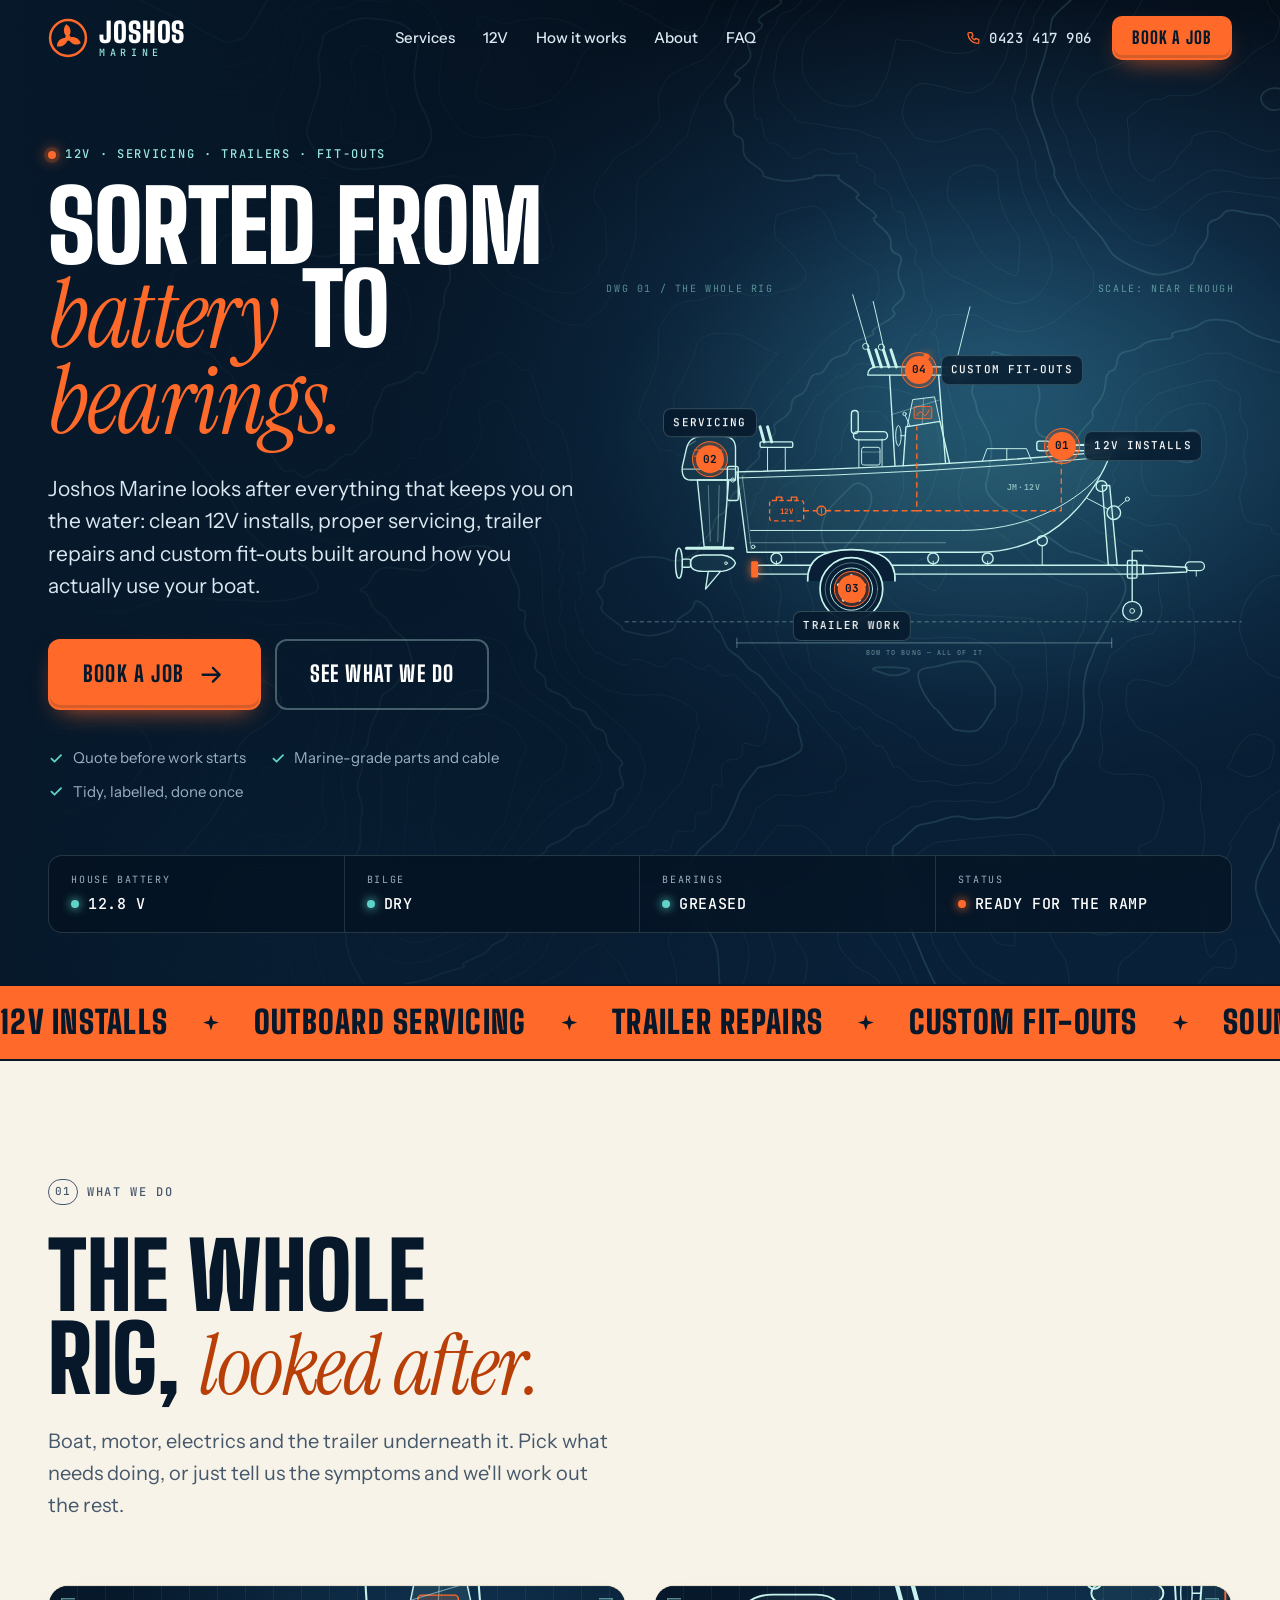
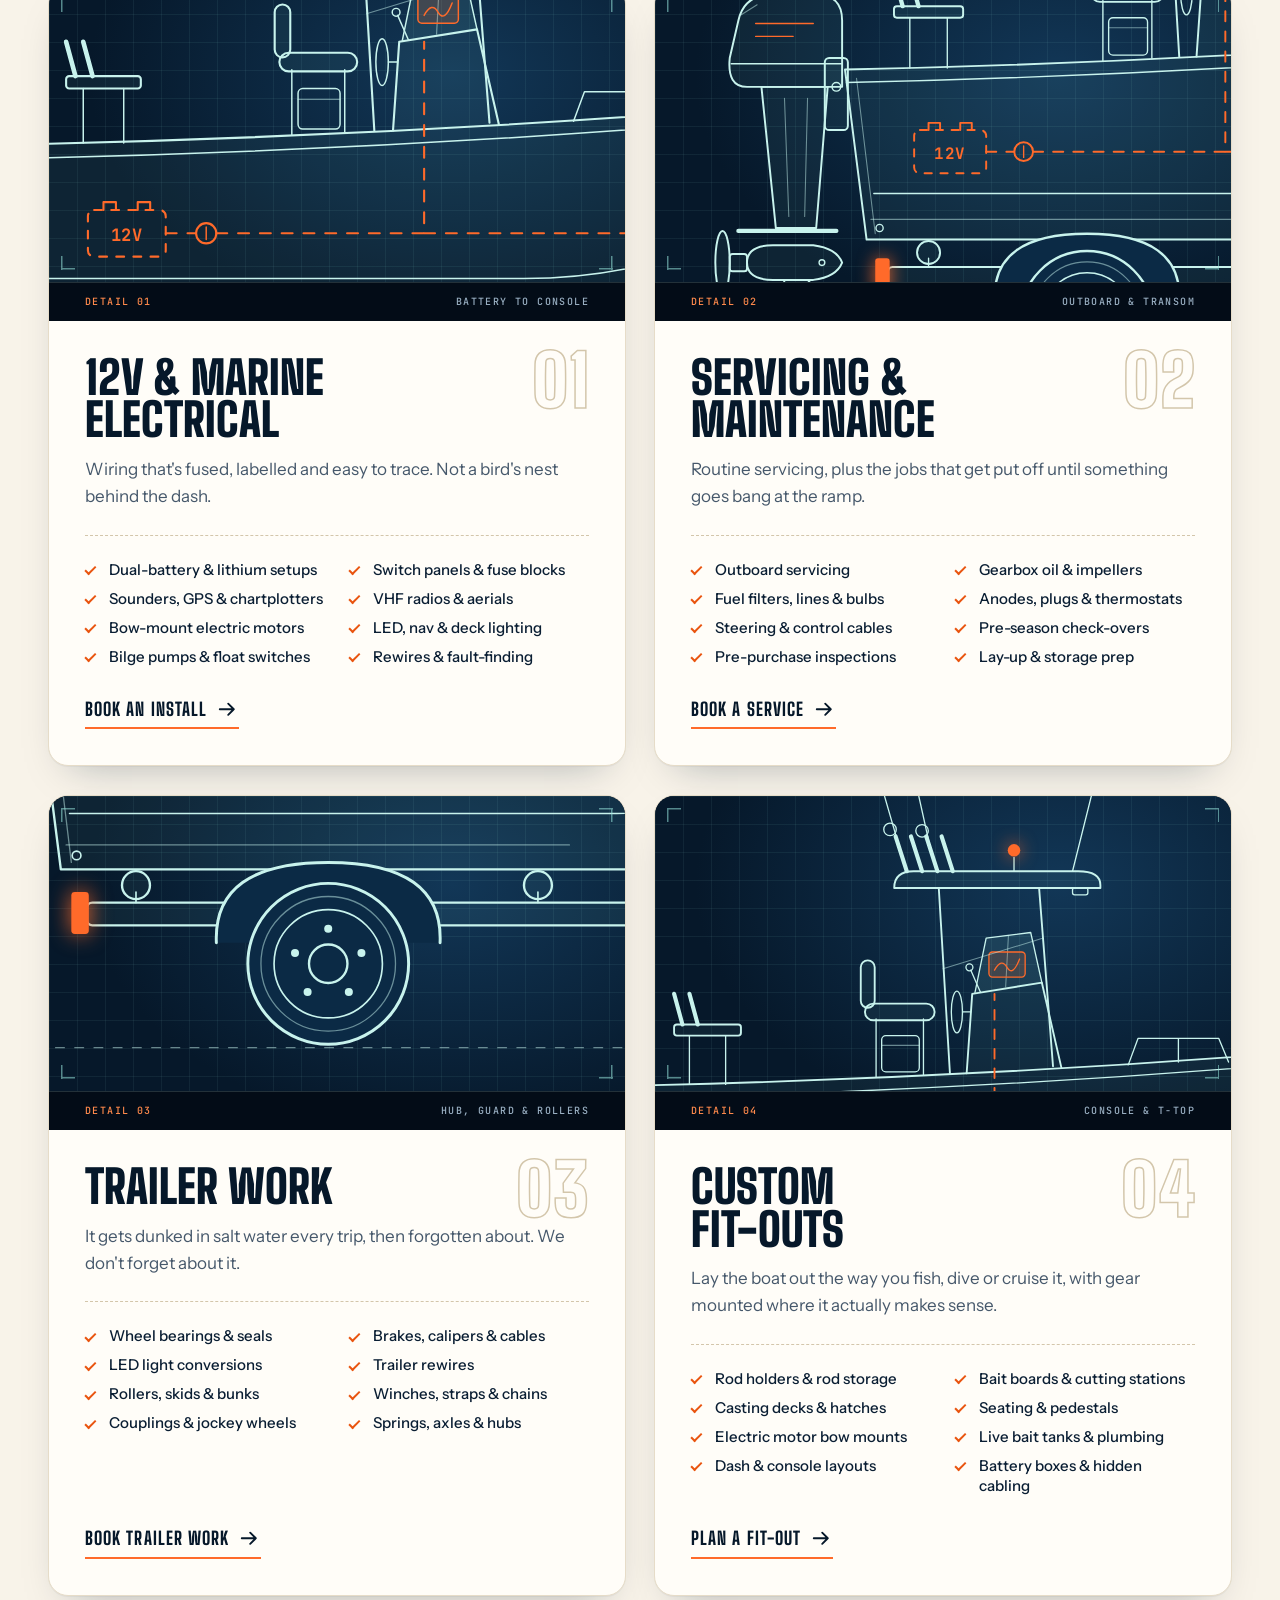
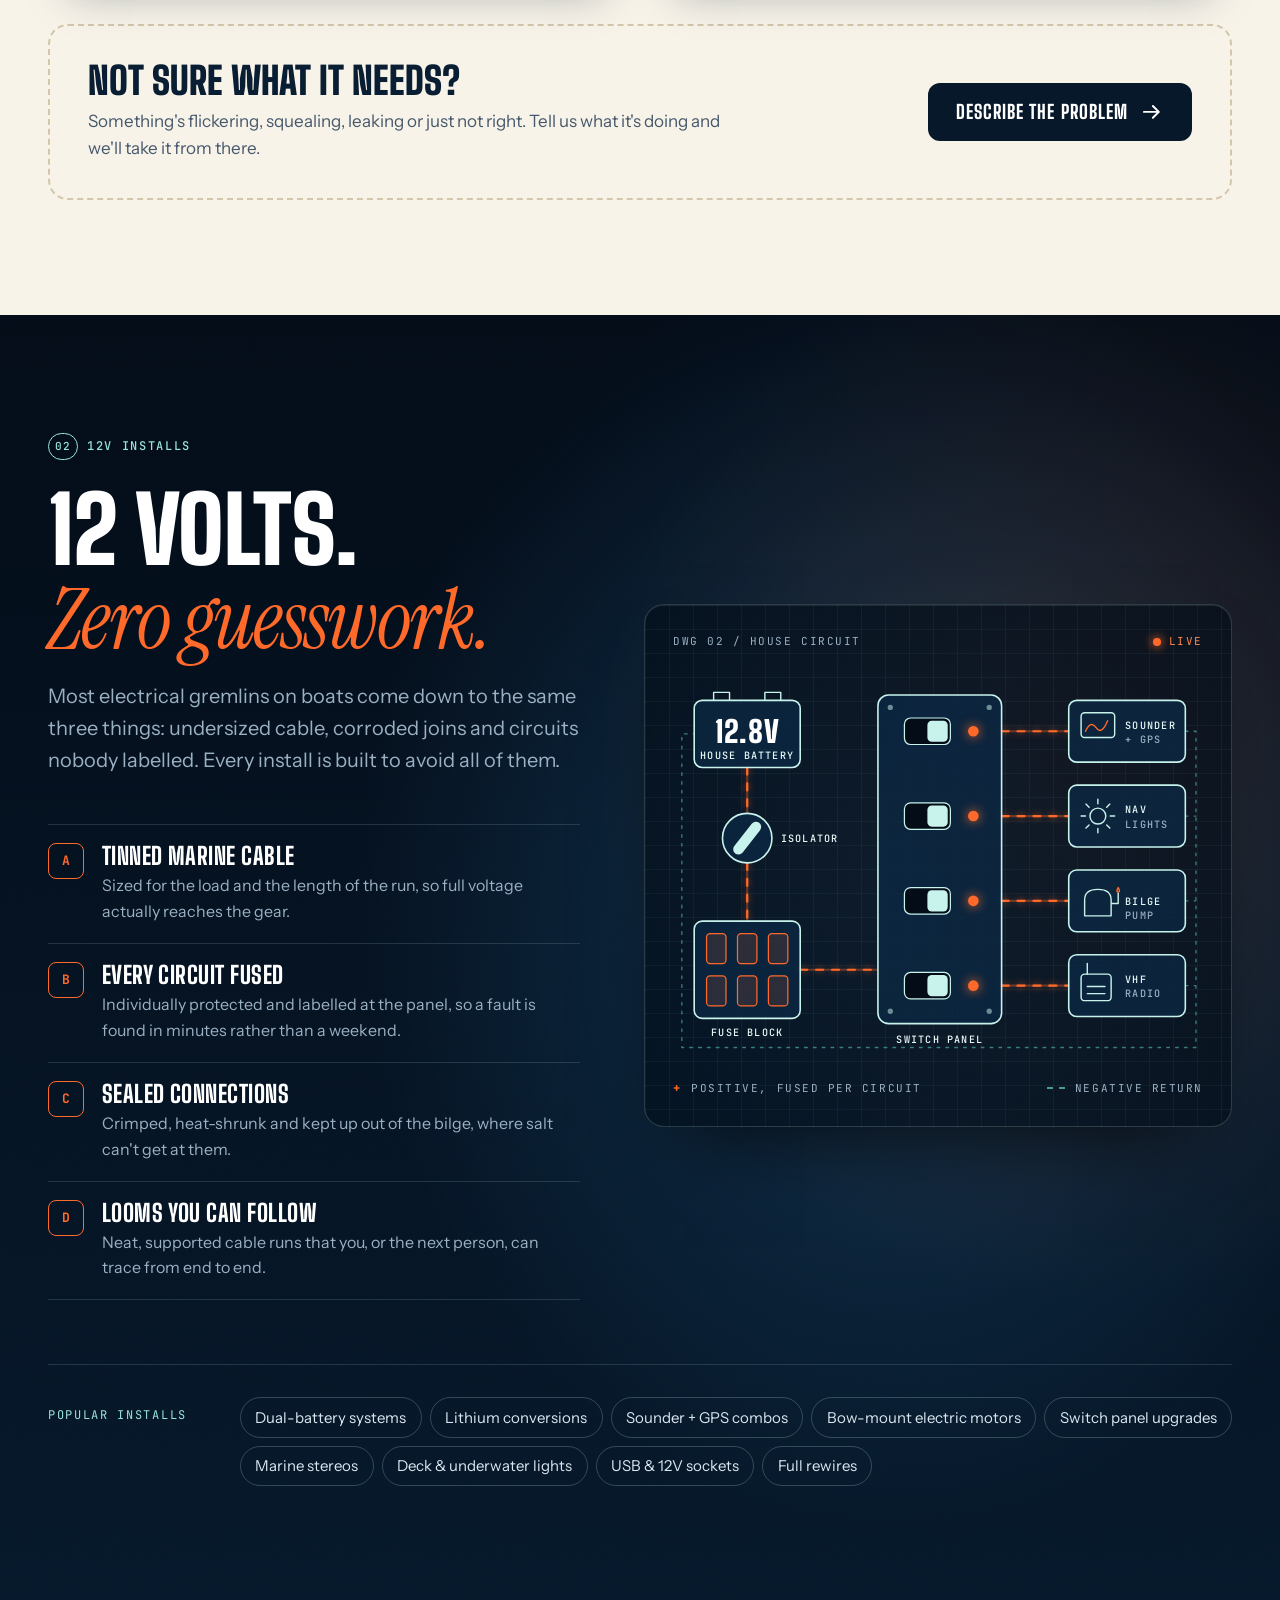
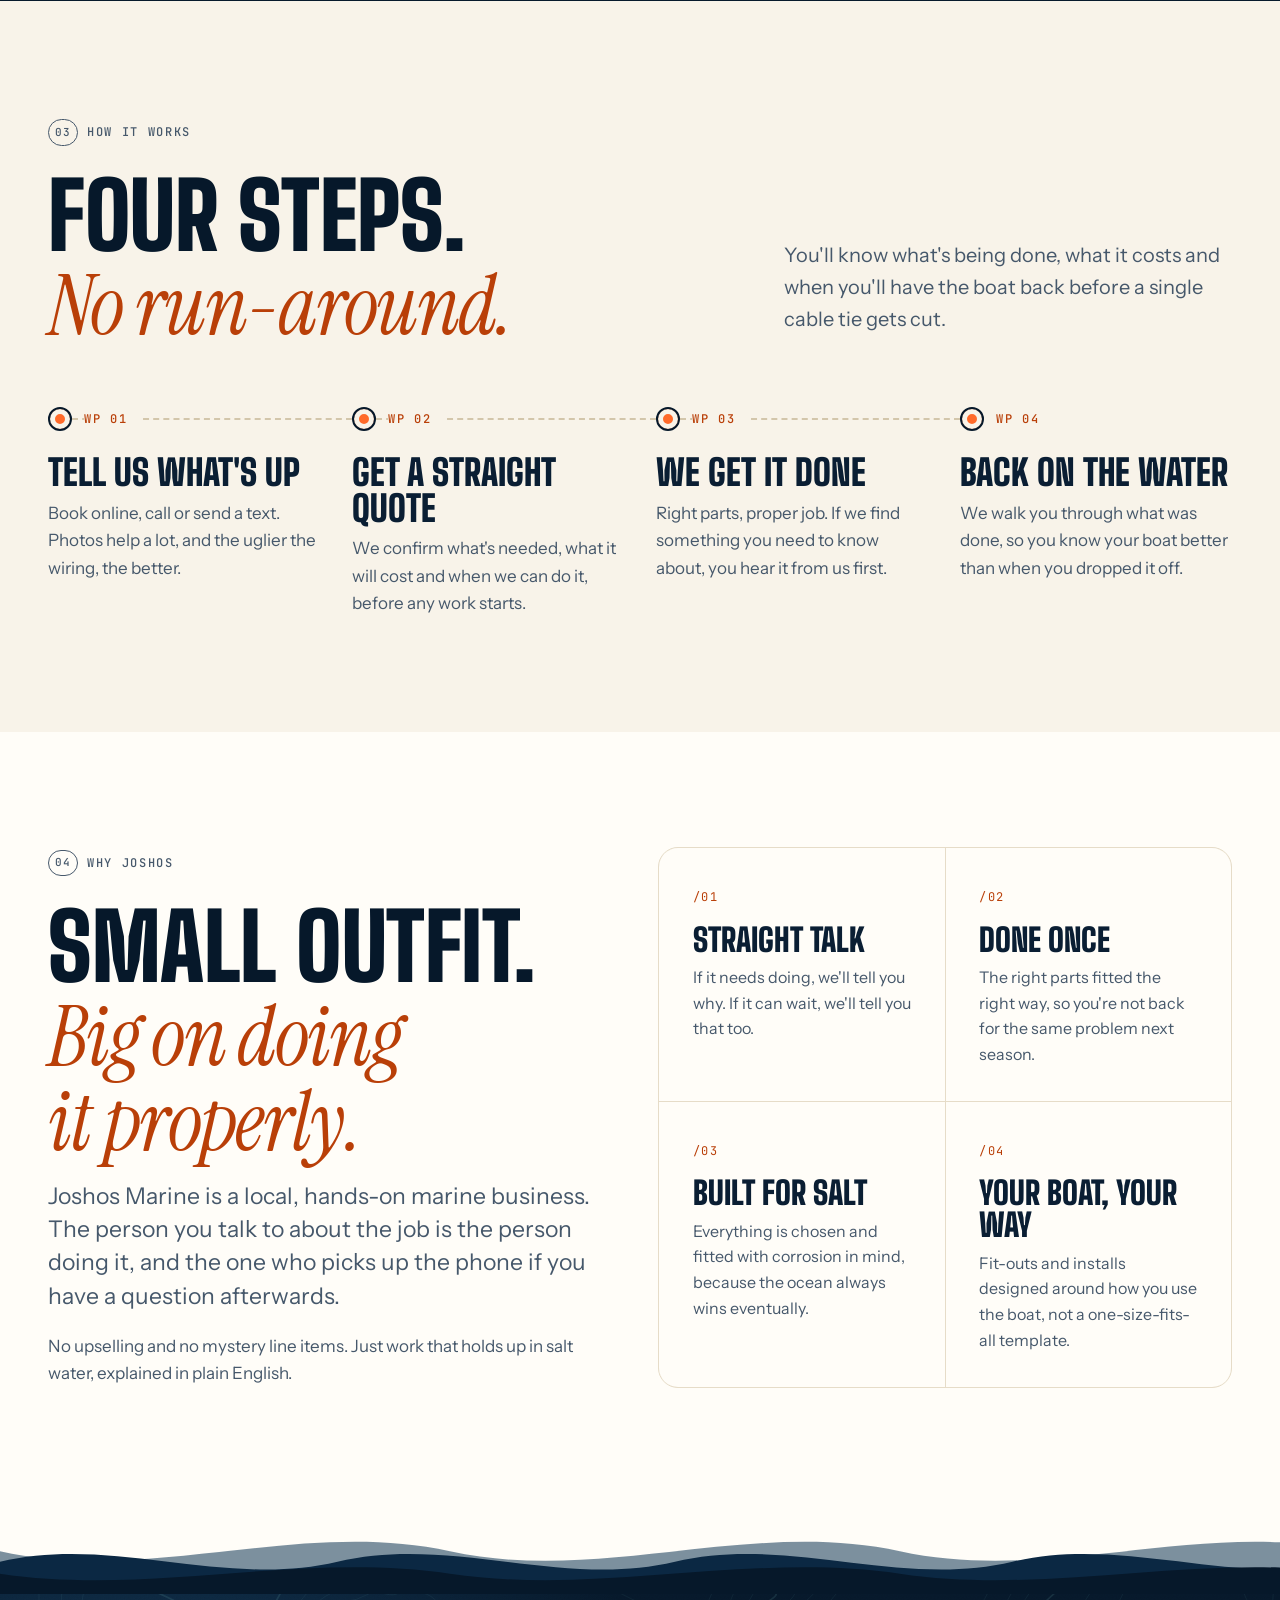
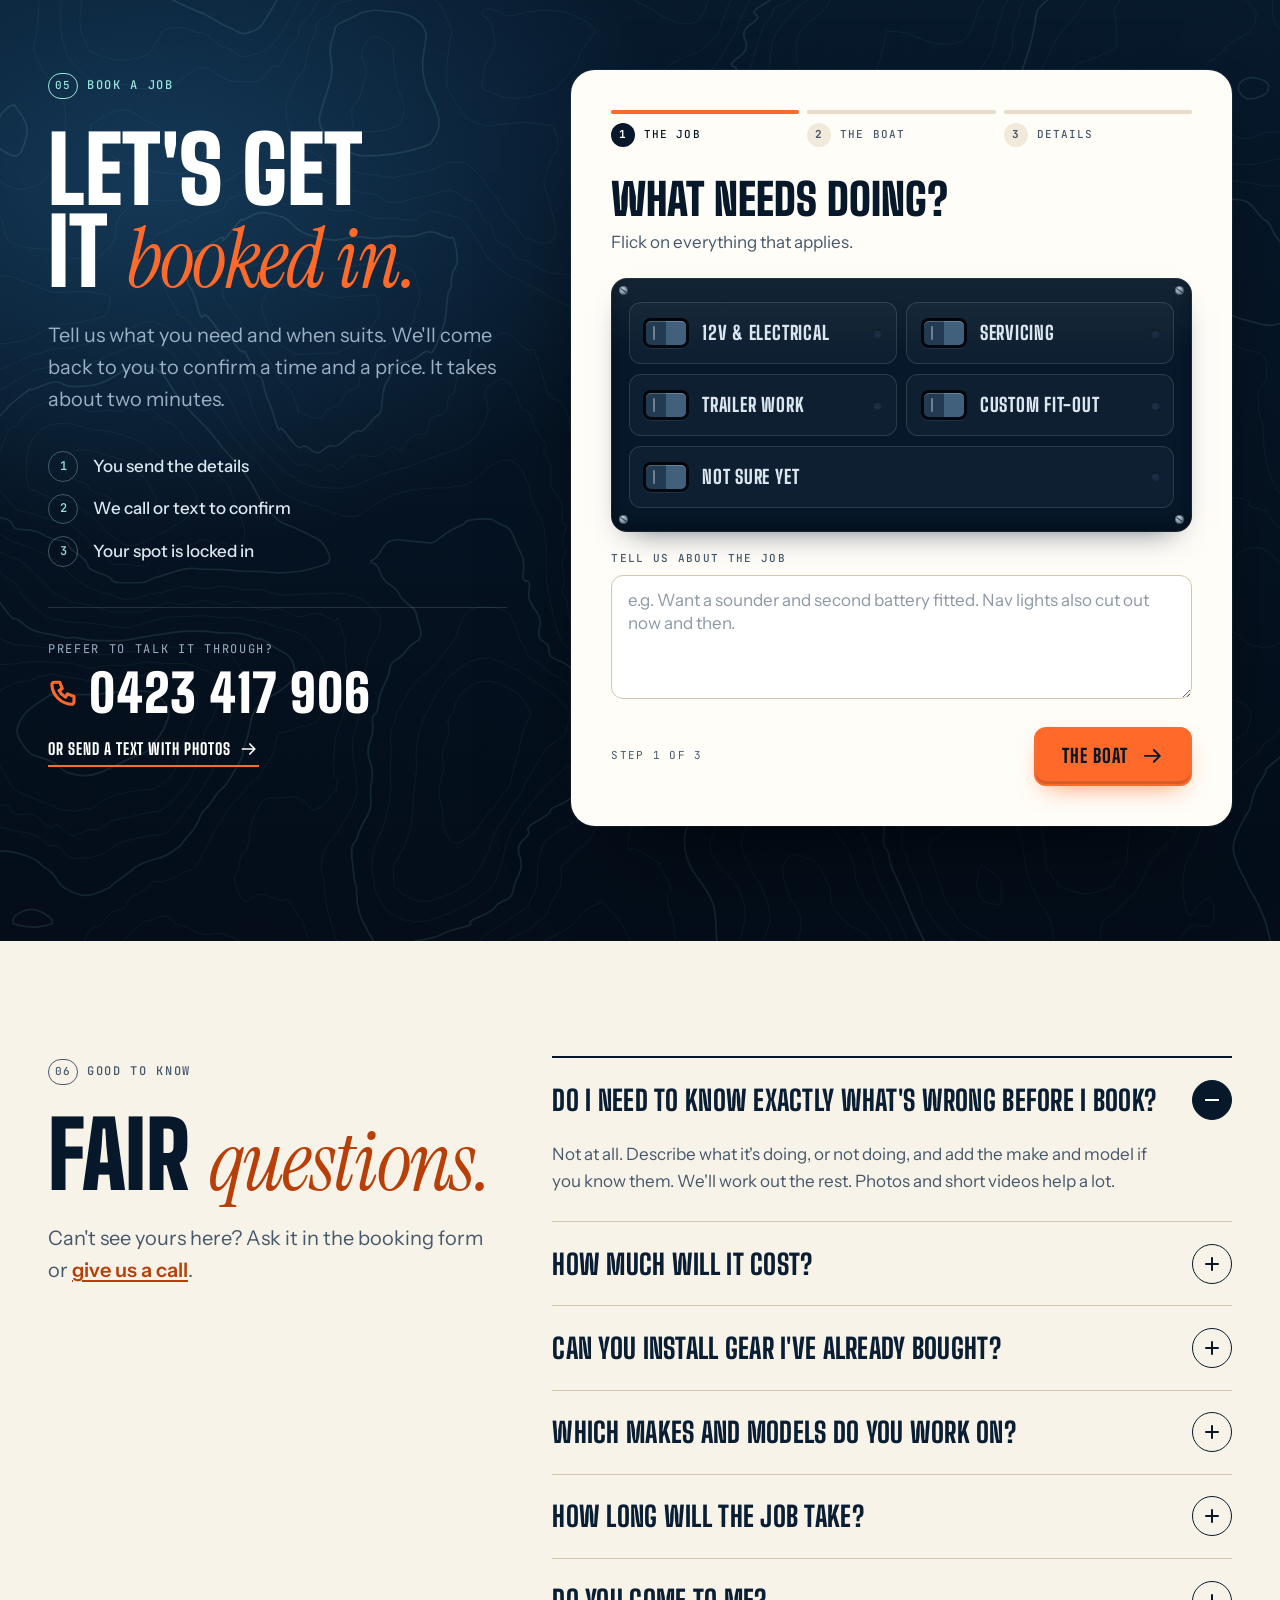
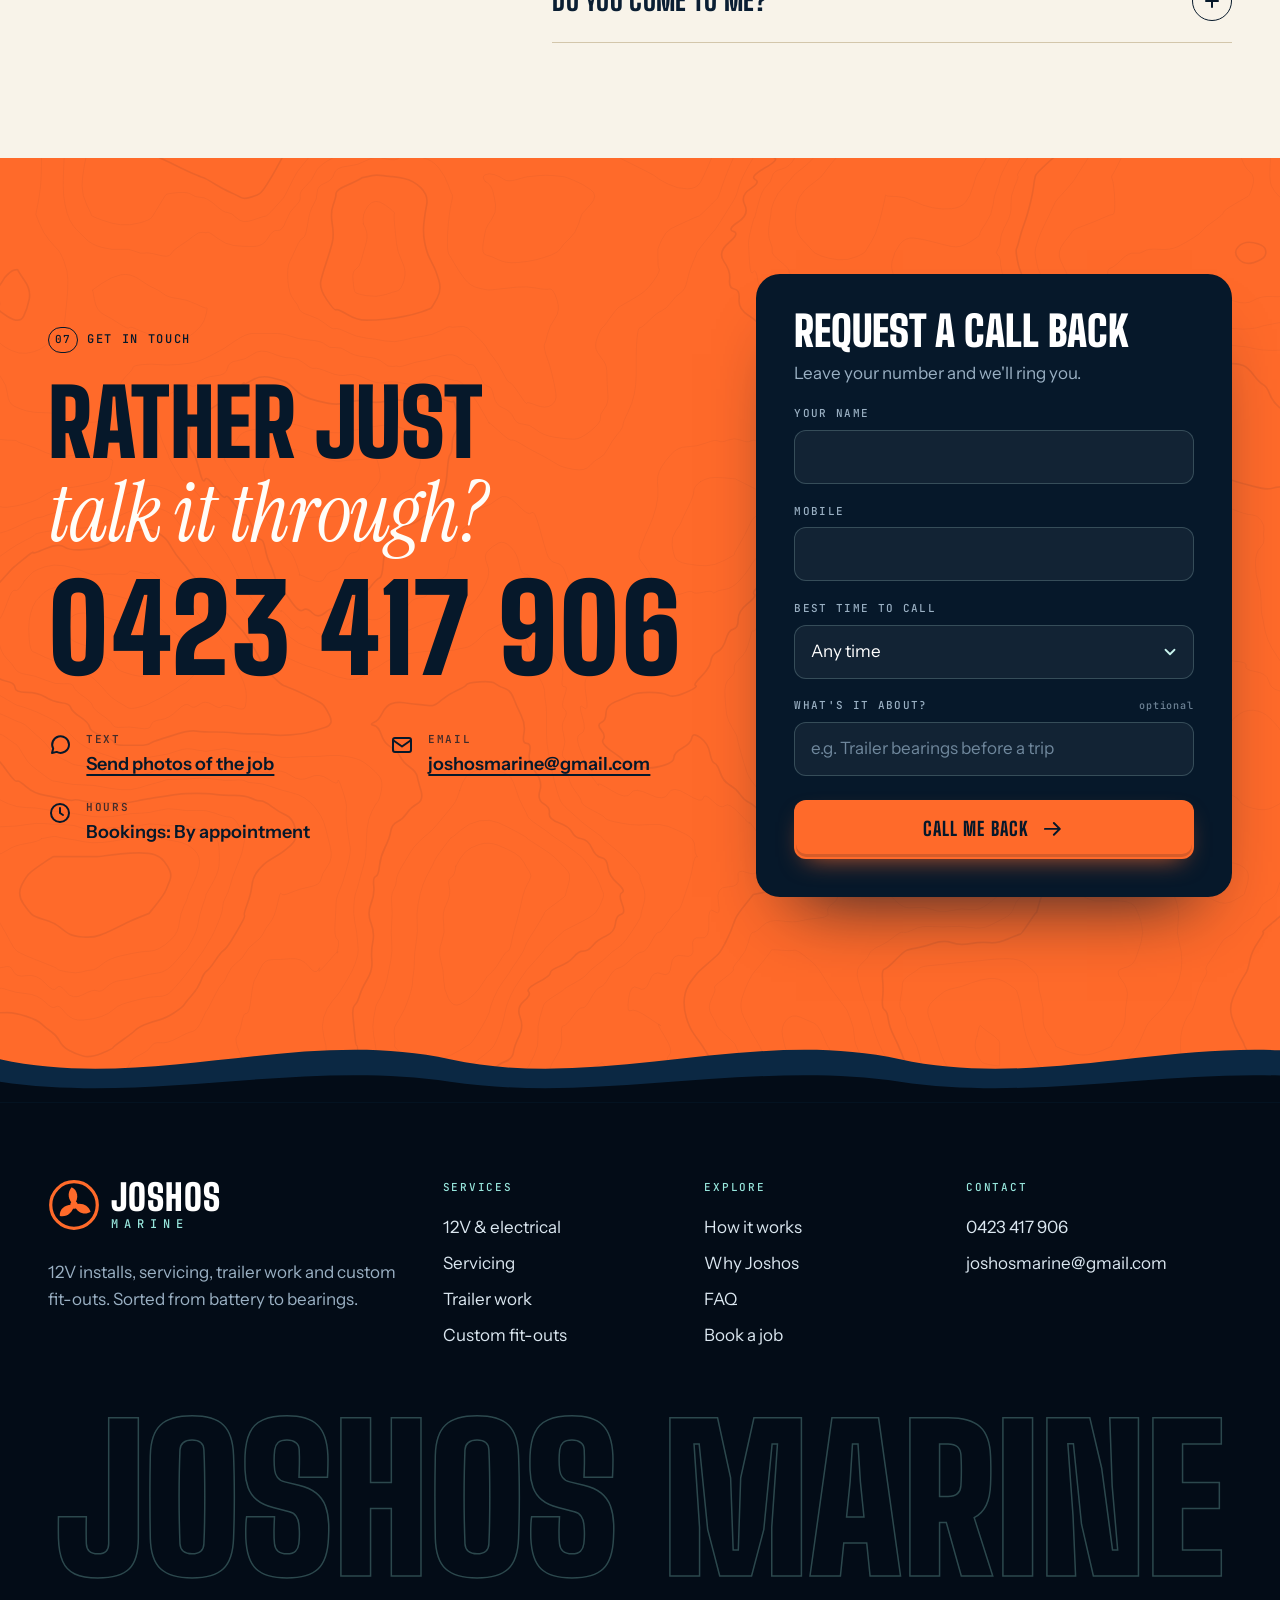
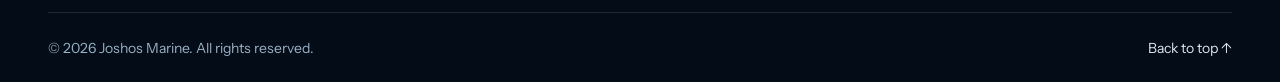
==== index.html @ e9c7c522 "Make calling the obvious action on phones Add a tap-to-call button to the header on phones and table" ====
<!doctype html>
<html lang="en-AU">
<head>
  <meta charset="utf-8">
  <meta name="viewport" content="width=device-width, initial-scale=1, viewport-fit=cover">
  <title>Joshos Marine — 12V installs, servicing, trailer work &amp; custom fit-outs</title>
  <meta name="description" content="Joshos Marine looks after the whole rig: clean 12V installs, marine servicing, trailer repairs and custom fit-outs. Book a job online in a couple of minutes.">
  <meta name="theme-color" content="#06182a">
  <meta name="format-detection" content="telephone=no">

  <meta property="og:type" content="website">
  <meta property="og:site_name" content="Joshos Marine">
  <meta property="og:title" content="Joshos Marine — sorted from battery to bearings">
  <meta property="og:description" content="12V installs, marine servicing, trailer work and custom fit-outs. Book a job online.">
  <meta property="og:image" content="assets/img/og-image.jpg">
  <meta name="twitter:card" content="summary_large_image">

  <link rel="icon" href="assets/img/favicon.svg" type="image/svg+xml">
  <link rel="apple-touch-icon" href="assets/img/apple-touch-icon.png">
  <link rel="manifest" href="site.webmanifest">

  <link rel="preload" href="assets/fonts/big-shoulders-display-latin-wght-normal.woff2" as="font" type="font/woff2" crossorigin>
  <link rel="preload" href="assets/fonts/instrument-sans-latin-wght-normal.woff2" as="font" type="font/woff2" crossorigin>
  <link rel="stylesheet" href="css/styles.css">

  <script>
    // Enables scroll animations only when JavaScript is running; if the main
    // script never arrives, the fallback below makes sure nothing stays hidden.
    document.documentElement.classList.add('js');
    setTimeout(function () { if (!window.__jmReady) document.documentElement.classList.remove('js'); }, 3000);
  </script>
  <script src="js/config.js" defer></script>
  <script src="js/main.js" defer></script>
</head>
<body>
  <a class="skip-link" href="#main">Skip to content</a>

  <!-- ====================================================================
       Shared SVG: icons + the rig drawing reused across the page
       ==================================================================== -->
  <svg class="svg-defs" width="0" height="0" aria-hidden="true" focusable="false">
    <defs>
      <symbol id="i-arrow" viewBox="0 0 24 24"><path d="M4 12h15M13 6l6 6-6 6"/></symbol>
      <symbol id="i-phone" viewBox="0 0 24 24"><path d="M5 4h4l2 5-2.5 1.5a11 11 0 0 0 5 5L15 13l5 2v4a2 2 0 0 1-2 2A16 16 0 0 1 3 6a2 2 0 0 1 2-2z"/></symbol>
      <symbol id="i-chat" viewBox="0 0 24 24"><path d="M21 11.5a8.4 8.4 0 0 1-12.3 7.4L4 20l1.2-4.4A8.4 8.4 0 1 1 21 11.5z"/></symbol>
      <symbol id="i-mail" viewBox="0 0 24 24"><rect x="3" y="5" width="18" height="14" rx="2"/><path d="m3.5 7.5 8.5 6 8.5-6"/></symbol>
      <symbol id="i-clock" viewBox="0 0 24 24"><circle cx="12" cy="12" r="9"/><path d="M12 7v5l3 2"/></symbol>
      <symbol id="i-pin" viewBox="0 0 24 24"><path d="M12 21s7-6.2 7-11a7 7 0 1 0-14 0c0 4.8 7 11 7 11z"/><circle cx="12" cy="10" r="2.5"/></symbol>
      <symbol id="i-check" viewBox="0 0 24 24"><path d="m5 12.5 4.5 4.5L19 7.5"/></symbol>
      <symbol id="i-calendar" viewBox="0 0 24 24"><rect x="3" y="5" width="18" height="16" rx="2"/><path d="M3 10h18M8 3v4M16 3v4"/></symbol>
      <symbol id="i-facebook" viewBox="0 0 24 24"><path d="M14 8.5V7c0-.9.4-1.5 1.6-1.5H17V3h-2.3C12.3 3 11 4.6 11 6.8v1.7H9V11h2v10h3V11h2.5l.5-2.5H14z"/></symbol>
      <symbol id="i-instagram" viewBox="0 0 24 24"><rect x="3.5" y="3.5" width="17" height="17" rx="5"/><circle cx="12" cy="12" r="4"/><circle cx="17" cy="7" r=".6"/></symbol>

      <!-- Brand mark: a three-blade prop inside a ring -->
      <symbol id="mark" viewBox="0 0 48 48">
        <circle cx="24" cy="24" r="21.5" fill="none" stroke="currentColor" stroke-width="3"/>
        <g fill="currentColor">
          <path id="blade" d="M24 24c-5.6-4.2-6.6-11.4-2.2-16.4 5.4 2.4 7.4 9.8 2.2 16.4z"/>
          <use href="#blade" transform="rotate(120 24 24)"/>
          <use href="#blade" transform="rotate(240 24 24)"/>
          <circle cx="24" cy="24" r="3.4"/>
        </g>
      </symbol>

      <!-- The rig: boat, outboard and trailer. Drawn once at 960 x 560 and
           referenced by the hero and by each service card as a cropped detail. -->
      <g id="rig">
        <!-- ground + measure -->
        <path class="rg rg--faint rg--dash" d="M28 500H932"/>
        <path class="rg rg--faint" d="M192 524v14M742 524v14M192 531h550"/>
        <text class="rg-text" x="467" y="549" text-anchor="middle">BOW TO BUNG — ALL OF IT</text>

        <!-- boat: hull -->
        <path class="rg rg--body" d="M192 280 207 398H540c100 2 166-58 202-148Q470 274 192 280z"/>
        <path class="rg rg--thin" d="M193 289Q470 283 739 258"/>
        <path class="rg rg--thin" d="M212 366H520c92 0 160-34 204-80"/>
        <path class="rg rg--faint" d="M210 384H498"/>
        <path class="rg rg--faint" d="M200 286l13 108"/>
        <circle class="rg rg--thin" cx="216" cy="390" r="2.5"/>
        <text class="rg-text rg-text--rego" x="588" y="306">JM·12V</text>

        <!-- boat: bow fittings + stowed electric motor -->
        <path class="rg rg--thin" d="M552 265l7-19h58l7 17M588 246v17"/>
        <path class="rg rg--thin" d="M716 250h14M720 250v-5M726 250v-5"/>
        <rect class="rg rg--body" x="684" y="241" width="34" height="8" rx="2"/>
        <path class="rg" d="M648 243 752 237"/>
        <rect class="rg rg--body" x="632" y="235" width="19" height="14" rx="3.5"/>
        <ellipse class="rg rg--body" cx="757" cy="237" rx="13" ry="5.5"/>
        <ellipse class="rg rg--thin" cx="772" cy="237" rx="2.5" ry="9"/>

        <!-- boat: console, screen, wheel, throttle -->
        <path class="rg rg--body" d="M436 271l4-57 50-8 14 61"/>
        <path class="rg rg--glass" d="M490 206l-8-36-32 4-8 39"/>
        <path class="rg rg--faint" d="M466 172l-2 37"/>
        <rect class="rg rg--screen" x="452" y="184" width="26" height="18" rx="2.5"/>
        <path class="rg rg--hot rg--thin" d="M456 197q5-9 9-2t9-6"/>
        <ellipse class="rg rg--thin" cx="429" cy="227" rx="4" ry="15"/>
        <path class="rg rg--thin" d="M433 227h6M446 213l-7-16"/>
        <circle class="rg rg--thin" cx="438" cy="195" r="2.5"/>

        <!-- boat: leaning post + esky -->
        <path class="rg rg--thin" d="M371 274v-42M405 272v-40"/>
        <rect class="rg rg--body" x="363" y="221" width="50" height="12" rx="6"/>
        <rect class="rg rg--body" x="360" y="190" width="10" height="34" rx="5"/>
        <rect class="rg rg--thin" x="375" y="244" width="27" height="26" rx="3"/>
        <path class="rg rg--faint" d="M375 251h27"/>

        <!-- boat: T-top, rocket launchers, rods, aerial, light -->
        <path class="rg" d="M424 271l-8-133M498 266l-10-128"/>
        <path class="rg rg--faint" d="M419 196l72-22"/>
        <path class="rg rg--body" d="M384 138q0-12 14-12h118q16 0 16 10v2z"/>
        <path class="rg rg--tube" d="M393 126l-8-25M404 126l-8-25M415 126l-8-25M426 126l-8-25"/>
        <path class="rg rg--thin" d="M388 110Q374 62 362 20M410 110q-10-46-18-80"/>
        <circle class="rg rg--thin" cx="381" cy="96" r="4.5"/>
        <circle class="rg rg--thin" cx="404" cy="97" r="4.5"/>
        <path class="rg rg--thin" d="M512 126l22-88M470 126v-10"/>
        <circle class="rg rg--lamp" cx="470" cy="111" r="4.5"/>
        <rect class="rg rg--thin" x="512" y="138" width="11" height="5" rx="1.5"/>

        <!-- boat: bait board + rod holders at the stern -->
        <path class="rg rg--thin" d="M237 279v-35M263 279v-35"/>
        <rect class="rg rg--body" x="226" y="236" width="48" height="8" rx="2"/>
        <path class="rg rg--tube" d="M232 236l-6-22M243 236l-6-22"/>

        <!-- 12V: battery, isolator and live cable runs (seen "through" the hull) -->
        <rect class="rg rg--hot rg--dash" x="240" y="322" width="50" height="30" rx="4"/>
        <path class="rg rg--hot" d="M250 322v-5h8v5M272 322v-5h8v5"/>
        <text class="rg-text rg-text--hot" x="265" y="342" text-anchor="middle">12V</text>
        <circle class="rg rg--hot" cx="316" cy="337" r="6.5"/>
        <path class="rg rg--hot rg--thin" d="M316 333v8"/>
        <path class="rg rg--hot rg--flow" d="M290 337h19.5M322.5 337H456V214"/>
        <path class="rg rg--hot rg--flow" d="M456 337h212v-88"/>

        <!-- outboard -->
        <rect class="rg rg--body" x="178" y="272" width="16" height="50" rx="3"/>
        <circle class="rg rg--thin" cx="186" cy="292" r="3"/>
        <path class="rg rg--body" d="M124 292q-14 0-12-20l6-26q4-18 24-18h30q18 0 18 18v46z"/>
        <path class="rg rg--thin" d="M113 276h77"/>
        <path class="rg rg--hot rg--thin" d="M130 248h40M130 257h26"/>
        <path class="rg rg--faint" d="M120 242l11-7"/>
        <path class="rg rg--body" d="M134 292h46l-8 98h-28z"/>
        <path class="rg rg--faint" d="M150 300l3 82M166 300l-2 82"/>
        <path class="rg rg--tube" d="M118 392h68"/>
        <path class="rg rg--body" d="M124 414q0-12 18-12h28q16 2 20 12-4 10-20 12h-28q-18 0-18-12z"/>
        <rect class="rg rg--body" x="112" y="408" width="12" height="12" rx="2"/>
        <ellipse class="rg rg--body" cx="107" cy="414" rx="5" ry="22"/>
        <path class="rg rg--body" d="M150 426l-4 26 22-26z"/>
        <circle class="rg rg--thin" cx="176" cy="414" r="2"/>

        <!-- trailer: frame, drawbar, coupling -->
        <rect class="rg rg--body" x="222" y="417" width="566" height="13" rx="3"/>
        <path class="rg rg--body" d="M788 417l64 3v7l-64 3z"/>
        <rect class="rg rg--body" x="850" y="412" width="28" height="13" rx="6.5"/>
        <path class="rg rg--thin" d="M866 425v8"/>
        <rect class="rg rg--lamp" x="213" y="411" width="10" height="24" rx="2"/>
        <!-- trailer: rollers -->
        <path class="rg rg--thin" d="M250 417v-6M480 417v-6M560 417v-6M640 417v-29"/>
        <circle class="rg rg--body" cx="250" cy="407" r="8"/>
        <circle class="rg rg--body" cx="480" cy="407" r="8"/>
        <circle class="rg rg--body" cx="560" cy="407" r="8"/>
        <circle class="rg rg--body" cx="640" cy="381" r="7.5"/>
        <!-- trailer: winch post, winch, bow roller, strap -->
        <path class="rg rg--body" d="M737 417l-9-117h11l11 117z"/>
        <circle class="rg rg--body" cx="727" cy="301" r="8"/>
        <circle class="rg rg--body" cx="745" cy="340" r="10"/>
        <path class="rg rg--thin" d="M751 332l12-10M737 335l-31-16"/>
        <circle class="rg rg--thin" cx="765" cy="320" r="3"/>
        <!-- trailer: jockey wheel -->
        <path class="rg" d="M772 396v74M772 396h15"/>
        <rect class="rg rg--body" x="765" y="410" width="14" height="26" rx="2"/>
        <circle class="rg rg--body" cx="772" cy="484" r="14"/>
        <circle class="rg rg--thin" cx="772" cy="484" r="3.5"/>
        <!-- trailer: mudguard, tyre, rim, hub -->
        <path class="rg rg--solid" d="M296 440q-2-46 64-46t64 46"/>
        <circle class="rg rg--solid" cx="360" cy="452" r="46"/>
        <circle class="rg rg--thin" cx="360" cy="452" r="31"/>
        <circle class="rg rg--faint" cx="360" cy="452" r="38.5"/>
        <circle class="rg rg--hub" cx="360" cy="452" r="11"/>
        <g class="rg rg--lug">
          <circle cx="360" cy="432" r="2.3"/><circle cx="379" cy="445.8" r="2.3"/><circle cx="371.8" cy="468.2" r="2.3"/><circle cx="348.2" cy="468.2" r="2.3"/><circle cx="341" cy="445.8" r="2.3"/>
        </g>
      </g>
    </defs>
  </svg>

  <!-- ====================================================================
       Header
       ==================================================================== -->
  <header class="site-header" data-header>
    <div class="container site-header__inner">
      <a class="brand" href="#top" aria-label="Joshos Marine — back to top">
        <svg class="brand__mark" aria-hidden="true"><use href="#mark"/></svg>
        <span class="brand__text">
          <span class="brand__name">Joshos</span>
          <span class="brand__sub">Marine</span>
        </span>
      </a>

      <nav class="nav" aria-label="Primary">
        <ul>
          <li><a href="#services">Services</a></li>
          <li><a href="#electrical">12V</a></li>
          <li><a href="#process">How it works</a></li>
          <li><a href="#about">About</a></li>
          <li><a href="#faq">FAQ</a></li>
        </ul>
      </nav>

      <div class="site-header__actions">
        <a class="header-phone" href="tel:+61423417906" data-tel>
          <svg class="icon" aria-hidden="true"><use href="#i-phone"/></svg>
          <span data-phone>0423 417 906</span>
        </a>
        <a class="header-call" href="tel:+61423417906" data-tel aria-label="Call Joshos Marine">
          <svg class="icon" aria-hidden="true"><use href="#i-phone"/></svg>
        </a>
        <a class="btn btn--primary btn--sm header-book" href="#book">Book a job</a>
        <button class="nav-toggle" type="button" aria-expanded="false" aria-controls="mobile-menu" data-nav-toggle>
          <span class="nav-toggle__bars" aria-hidden="true"><span></span><span></span><span></span></span>
          <span class="visually-hidden" data-nav-toggle-label>Open menu</span>
        </button>
      </div>
    </div>
  </header>

  <div class="mobile-menu" id="mobile-menu" data-mobile-menu hidden>
    <nav class="mobile-menu__nav" aria-label="Mobile">
      <ul>
        <li><a href="#services"><span>01</span>Services</a></li>
        <li><a href="#electrical"><span>02</span>12V installs</a></li>
        <li><a href="#process"><span>03</span>How it works</a></li>
        <li><a href="#about"><span>04</span>About</a></li>
        <li><a href="#faq"><span>05</span>FAQ</a></li>
        <li><a href="#contact"><span>06</span>Contact</a></li>
      </ul>
    </nav>
    <div class="mobile-menu__foot">
      <a class="btn btn--primary btn--block" href="#book">Book a job <svg class="icon" aria-hidden="true"><use href="#i-arrow"/></svg></a>
      <a class="btn btn--ghost btn--block" href="tel:+61423417906" data-tel>
        <svg class="icon" aria-hidden="true"><use href="#i-phone"/></svg>
        <span data-phone>0423 417 906</span>
      </a>
    </div>
  </div>

  <main id="main">

    <!-- ==================================================================
         Hero
         ================================================================== -->
    <section class="hero" id="top">
      <div class="hero__bg" aria-hidden="true">
        <div class="contours"></div>
        <div class="hero__glow"></div>
        <div class="grain"></div>
      </div>

      <div class="container hero__grid">
        <div class="hero__copy">
          <p class="eyebrow eyebrow--light" data-reveal>
            <span class="eyebrow__led"></span>
            12V · Servicing · Trailers · Fit-outs
          </p>

          <h1 class="hero__title">
            <span class="hero__line" data-reveal style="--d:.05s">Sorted from</span>
            <span class="hero__line" data-reveal style="--d:.13s"><em>battery</em> to</span>
            <span class="hero__line" data-reveal style="--d:.21s"><em>bearings.</em></span>
          </h1>

          <p class="hero__lede" data-reveal style="--d:.3s">
            Joshos Marine looks after everything that keeps you on the water: clean 12V installs,
            proper servicing, trailer repairs and custom fit-outs built around how you actually use your boat.
          </p>

          <div class="hero__cta" data-reveal style="--d:.38s">
            <a class="btn btn--primary btn--lg" href="#book">
              Book a job
              <svg class="icon" aria-hidden="true"><use href="#i-arrow"/></svg>
            </a>
            <a class="btn btn--ghost btn--lg hero__call" href="tel:+61423417906" data-tel>
              <svg class="icon" aria-hidden="true"><use href="#i-phone"/></svg>
              <span>Call <span data-phone>0423 417 906</span></span>
            </a>
            <a class="btn btn--ghost btn--lg hero__see" href="#services">See what we do</a>
          </div>

          <ul class="hero__points" data-reveal style="--d:.46s">
            <li><svg class="icon" aria-hidden="true"><use href="#i-check"/></svg>Quote before work starts</li>
            <li><svg class="icon" aria-hidden="true"><use href="#i-check"/></svg>Marine-grade parts and cable</li>
            <li><svg class="icon" aria-hidden="true"><use href="#i-check"/></svg>Tidy, labelled, done once</li>
          </ul>
        </div>

        <div class="hero__art" data-reveal style="--d:.2s">
          <div class="rig-view">
            <span class="rig-view__label rig-view__label--tl" aria-hidden="true">DWG 01 / The whole rig</span>
            <span class="rig-view__label rig-view__label--tr" aria-hidden="true">Scale: near enough</span>

            <svg class="rig-svg" viewBox="0 0 960 560" role="img" aria-labelledby="rig-title">
              <title id="rig-title">Line drawing of a centre console boat with an outboard, sitting on its trailer</title>
              <use href="#rig"/>
            </svg>

            <a class="pin" href="#service-electrical" style="--x:69.6%;--y:43.2%" data-pin="right">
              <span class="pin__dot">01</span><span class="pin__label">12V installs</span>
            </a>
            <a class="pin" href="#service-servicing" style="--x:15.8%;--y:46.8%" data-pin="above">
              <span class="pin__dot">02</span><span class="pin__label">Servicing</span>
            </a>
            <a class="pin" href="#service-trailer" style="--x:37.5%;--y:80.7%" data-pin="below">
              <span class="pin__dot">03</span><span class="pin__label">Trailer work</span>
            </a>
            <a class="pin" href="#service-fitouts" style="--x:47.7%;--y:23.4%" data-pin="right">
              <span class="pin__dot">04</span><span class="pin__label">Custom fit-outs</span>
            </a>
          </div>
        </div>
      </div>

      <div class="container">
        <dl class="readout" aria-hidden="true" data-reveal style="--d:.5s">
          <div class="readout__cell"><dt>House battery</dt><dd><span class="led led--on"></span>12.8 V</dd></div>
          <div class="readout__cell"><dt>Bilge</dt><dd><span class="led led--on"></span>Dry</dd></div>
          <div class="readout__cell"><dt>Bearings</dt><dd><span class="led led--on"></span>Greased</dd></div>
          <div class="readout__cell"><dt>Status</dt><dd><span class="led led--go"></span>Ready for the ramp</dd></div>
        </dl>
      </div>
    </section>

    <!-- ==================================================================
         Ticker
         ================================================================== -->
    <div class="ticker" aria-hidden="true">
      <div class="ticker__track">
        <ul>
          <li>12V installs</li><li>Outboard servicing</li><li>Trailer repairs</li><li>Custom fit-outs</li>
          <li>Sounders &amp; GPS</li><li>Lithium upgrades</li><li>Bearings &amp; brakes</li><li>Rewires</li>
          <li>Electric motors</li><li>LED lighting</li>
        </ul>
        <ul>
          <li>12V installs</li><li>Outboard servicing</li><li>Trailer repairs</li><li>Custom fit-outs</li>
          <li>Sounders &amp; GPS</li><li>Lithium upgrades</li><li>Bearings &amp; brakes</li><li>Rewires</li>
          <li>Electric motors</li><li>LED lighting</li>
        </ul>
      </div>
    </div>

    <!-- ==================================================================
         Services
         ================================================================== -->
    <section class="section section--sand" id="services">
      <div class="container">
        <header class="section-head">
          <p class="eyebrow" data-reveal><span class="eyebrow__num">01</span>What we do</p>
          <h2 class="display" data-reveal>The whole rig, <em>looked after.</em></h2>
          <p class="section-head__lede" data-reveal>
            Boat, motor, electrics and the trailer underneath it. Pick what needs doing, or just tell us
            the symptoms and we'll work out the rest.
          </p>
        </header>

        <div class="svc-grid">
          <article class="svc" id="service-electrical" data-reveal>
            <div class="svc__art" aria-hidden="true">
              <div class="svc__view"><svg viewBox="215 178 370 190" preserveAspectRatio="xMidYMid slice"><use href="#rig"/></svg></div>
              <p class="svc__tag"><b>Detail 01</b><span>Battery to console</span></p>
            </div>
            <div class="svc__body">
              <p class="svc__num">01</p>
              <h3 class="svc__title">12V &amp; marine electrical</h3>
              <p class="svc__lede">Wiring that's fused, labelled and easy to trace. Not a bird's nest behind the dash.</p>
              <ul class="ticks">
                <li>Dual-battery &amp; lithium setups</li>
                <li>Switch panels &amp; fuse blocks</li>
                <li>Sounders, GPS &amp; chartplotters</li>
                <li>VHF radios &amp; aerials</li>
                <li>Bow-mount electric motors</li>
                <li>LED, nav &amp; deck lighting</li>
                <li>Bilge pumps &amp; float switches</li>
                <li>Rewires &amp; fault-finding</li>
              </ul>
              <a class="link-arrow" href="#book" data-book="12V &amp; electrical">Book an install <svg class="icon" aria-hidden="true"><use href="#i-arrow"/></svg></a>
            </div>
          </article>

          <article class="svc" id="service-servicing" data-reveal style="--d:.08s">
            <div class="svc__art" aria-hidden="true">
              <div class="svc__view"><svg viewBox="60 222 400 205" preserveAspectRatio="xMidYMid slice"><use href="#rig"/></svg></div>
              <p class="svc__tag"><b>Detail 02</b><span>Outboard &amp; transom</span></p>
            </div>
            <div class="svc__body">
              <p class="svc__num">02</p>
              <h3 class="svc__title">Servicing &amp; maintenance</h3>
              <p class="svc__lede">Routine servicing, plus the jobs that get put off until something goes bang at the ramp.</p>
              <ul class="ticks">
                <li>Outboard servicing</li>
                <li>Gearbox oil &amp; impellers</li>
                <li>Fuel filters, lines &amp; bulbs</li>
                <li>Anodes, plugs &amp; thermostats</li>
                <li>Steering &amp; control cables</li>
                <li>Pre-season check-overs</li>
                <li>Pre-purchase inspections</li>
                <li>Lay-up &amp; storage prep</li>
              </ul>
              <a class="link-arrow" href="#book" data-book="Servicing">Book a service <svg class="icon" aria-hidden="true"><use href="#i-arrow"/></svg></a>
            </div>
          </article>

          <article class="svc" id="service-trailer" data-reveal>
            <div class="svc__art" aria-hidden="true">
              <div class="svc__view"><svg viewBox="200 356 330 169" preserveAspectRatio="xMidYMid slice"><use href="#rig"/></svg></div>
              <p class="svc__tag"><b>Detail 03</b><span>Hub, guard &amp; rollers</span></p>
            </div>
            <div class="svc__body">
              <p class="svc__num">03</p>
              <h3 class="svc__title">Trailer work</h3>
              <p class="svc__lede">It gets dunked in salt water every trip, then forgotten about. We don't forget about it.</p>
              <ul class="ticks">
                <li>Wheel bearings &amp; seals</li>
                <li>Brakes, calipers &amp; cables</li>
                <li>LED light conversions</li>
                <li>Trailer rewires</li>
                <li>Rollers, skids &amp; bunks</li>
                <li>Winches, straps &amp; chains</li>
                <li>Couplings &amp; jockey wheels</li>
                <li>Springs, axles &amp; hubs</li>
              </ul>
              <a class="link-arrow" href="#book" data-book="Trailer work">Book trailer work <svg class="icon" aria-hidden="true"><use href="#i-arrow"/></svg></a>
            </div>
          </article>

          <article class="svc" id="service-fitouts" data-reveal style="--d:.08s">
            <div class="svc__art" aria-hidden="true">
              <div class="svc__view"><svg viewBox="212 72 414 212" preserveAspectRatio="xMidYMid slice"><use href="#rig"/></svg></div>
              <p class="svc__tag"><b>Detail 04</b><span>Console &amp; T-top</span></p>
            </div>
            <div class="svc__body">
              <p class="svc__num">04</p>
              <h3 class="svc__title">Custom <span class="nb">fit-outs</span></h3>
              <p class="svc__lede">Lay the boat out the way you fish, dive or cruise it, with gear mounted where it actually makes sense.</p>
              <ul class="ticks">
                <li>Rod holders &amp; rod storage</li>
                <li>Bait boards &amp; cutting stations</li>
                <li>Casting decks &amp; hatches</li>
                <li>Seating &amp; pedestals</li>
                <li>Electric motor bow mounts</li>
                <li>Live bait tanks &amp; plumbing</li>
                <li>Dash &amp; console layouts</li>
                <li>Battery boxes &amp; hidden cabling</li>
              </ul>
              <a class="link-arrow" href="#book" data-book="Custom fit-out">Plan a fit-out <svg class="icon" aria-hidden="true"><use href="#i-arrow"/></svg></a>
            </div>
          </article>
        </div>

        <aside class="notsure" data-reveal>
          <div class="notsure__text">
            <h3 class="notsure__title">Not sure what it needs?</h3>
            <p>Something's flickering, squealing, leaking or just not right. Tell us what it's doing and we'll take it from there.</p>
          </div>
          <a class="btn btn--dark" href="#book" data-book="Not sure yet">Describe the problem <svg class="icon" aria-hidden="true"><use href="#i-arrow"/></svg></a>
        </aside>
      </div>
    </section>

    <!-- ==================================================================
         12V feature
         ================================================================== -->
    <section class="section section--ink electrical" id="electrical">
      <div class="electrical__bg" aria-hidden="true"><div class="grain"></div></div>
      <div class="container electrical__grid">
        <div class="electrical__copy">
          <p class="eyebrow eyebrow--light" data-reveal><span class="eyebrow__num">02</span>12V installs</p>
          <h2 class="display display--light" data-reveal>12 volts. <em>Zero guesswork.</em></h2>
          <p class="section-head__lede section-head__lede--light" data-reveal>
            Most electrical gremlins on boats come down to the same three things: undersized cable,
            corroded joins and circuits nobody labelled. Every install is built to avoid all of them.
          </p>

          <ul class="specs">
            <li data-reveal>
              <span class="specs__k">A</span>
              <div><h3>Tinned marine cable</h3><p>Sized for the load and the length of the run, so full voltage actually reaches the gear.</p></div>
            </li>
            <li data-reveal style="--d:.06s">
              <span class="specs__k">B</span>
              <div><h3>Every circuit fused</h3><p>Individually protected and labelled at the panel, so a fault is found in minutes rather than a weekend.</p></div>
            </li>
            <li data-reveal style="--d:.12s">
              <span class="specs__k">C</span>
              <div><h3>Sealed connections</h3><p>Crimped, heat-shrunk and kept up out of the bilge, where salt can't get at them.</p></div>
            </li>
            <li data-reveal style="--d:.18s">
              <span class="specs__k">D</span>
              <div><h3>Looms you can follow</h3><p>Neat, supported cable runs that you, or the next person, can trace from end to end.</p></div>
            </li>
          </ul>
        </div>

        <div class="electrical__art" data-reveal style="--d:.1s">
          <figure class="schematic">
            <div class="schematic__head" aria-hidden="true">
              <span>DWG 02 / House circuit</span>
              <span class="schematic__live"><span class="led led--go"></span>Live</span>
            </div>
            <svg class="schematic__svg schematic__svg--wide" viewBox="0 0 600 452" role="img" aria-labelledby="sch-title">
              <title id="sch-title">Wiring diagram: a house battery feeds an isolator and fuse block, then a switch panel that powers the sounder, nav lights, bilge pump and VHF radio</title>

              <!-- negative return -->
              <path class="sc sc--neg" d="M580 75h12v358H10V78h14M580 171h12M580 267h12M580 363h12"/>

              <!-- positive feed -->
              <path class="sc sc--pos" d="M84 116v52M84 224v66M144 345h88"/>
              <path class="sc sc--pos sc--flow" d="M84 116v52M84 224v66M144 345h88"/>
              <g class="sc-branch" style="--i:0"><path class="sc sc--pos" d="M372 75h76"/><path class="sc sc--pos sc--flow" d="M372 75h76"/></g>
              <g class="sc-branch" style="--i:1"><path class="sc sc--pos" d="M372 171h76"/><path class="sc sc--pos sc--flow" d="M372 171h76"/></g>
              <g class="sc-branch" style="--i:2"><path class="sc sc--pos" d="M372 267h76"/><path class="sc sc--pos sc--flow" d="M372 267h76"/></g>
              <g class="sc-branch" style="--i:3"><path class="sc sc--pos" d="M372 363h76"/><path class="sc sc--pos sc--flow" d="M372 363h76"/></g>

              <!-- battery -->
              <path class="sc sc--line" d="M46 40v-9h18v9M104 40v-9h18v9"/>
              <rect class="sc sc--box" x="24" y="40" width="120" height="76" rx="9"/>
              <text class="sc-num" x="84" y="88" text-anchor="middle">12.8V</text>
              <text class="sc-cap" x="84" y="106" text-anchor="middle">HOUSE BATTERY</text>

              <!-- isolator -->
              <circle class="sc sc--box" cx="84" cy="196" r="28"/>
              <rect class="sc sc--key" x="78" y="174" width="12" height="44" rx="6" transform="rotate(38 84 196)"/>
              <text class="sc-cap" x="122" y="200">ISOLATOR</text>

              <!-- fuse block -->
              <rect class="sc sc--box" x="24" y="290" width="120" height="110" rx="9"/>
              <g class="sc sc--fuse">
                <rect x="38" y="304" width="22" height="34" rx="4"/><rect x="73" y="304" width="22" height="34" rx="4"/><rect x="108" y="304" width="22" height="34" rx="4"/>
                <rect x="38" y="352" width="22" height="34" rx="4"/><rect x="73" y="352" width="22" height="34" rx="4"/><rect x="108" y="352" width="22" height="34" rx="4"/>
              </g>
              <text class="sc-cap" x="84" y="420" text-anchor="middle">FUSE BLOCK</text>

              <!-- switch panel -->
              <rect class="sc sc--box" x="232" y="34" width="140" height="372" rx="12"/>
              <g class="sc sc--screw">
                <circle cx="246" cy="48" r="3"/><circle cx="358" cy="48" r="3"/><circle cx="246" cy="392" r="3"/><circle cx="358" cy="392" r="3"/>
              </g>
              <g class="sc-sw" style="--i:0"><rect class="sc sc--rocker" x="262" y="60" width="52" height="30" rx="7"/><rect class="sc sc--paddle" x="288" y="63" width="23" height="24" rx="5"/><circle class="sc-led" cx="340" cy="75" r="6"/></g>
              <g class="sc-sw" style="--i:1"><rect class="sc sc--rocker" x="262" y="156" width="52" height="30" rx="7"/><rect class="sc sc--paddle" x="288" y="159" width="23" height="24" rx="5"/><circle class="sc-led" cx="340" cy="171" r="6"/></g>
              <g class="sc-sw" style="--i:2"><rect class="sc sc--rocker" x="262" y="252" width="52" height="30" rx="7"/><rect class="sc sc--paddle" x="288" y="255" width="23" height="24" rx="5"/><circle class="sc-led" cx="340" cy="267" r="6"/></g>
              <g class="sc-sw" style="--i:3"><rect class="sc sc--rocker" x="262" y="348" width="52" height="30" rx="7"/><rect class="sc sc--paddle" x="288" y="351" width="23" height="24" rx="5"/><circle class="sc-led" cx="340" cy="363" r="6"/></g>
              <text class="sc-cap" x="302" y="428" text-anchor="middle">SWITCH PANEL</text>

              <!-- loads -->
              <g class="sc-load" style="--i:0">
                <rect class="sc sc--box" x="448" y="40" width="132" height="70" rx="9"/>
                <rect class="sc sc--line" x="462" y="54" width="38" height="28" rx="4"/>
                <path class="sc sc--pos-thin" d="M467 75q6-13 12-4t13-8"/>
                <text class="sc-cap" x="512" y="72">SOUNDER</text>
                <text class="sc-cap sc-cap--dim" x="512" y="88">+ GPS</text>
              </g>
              <g class="sc-load" style="--i:1">
                <rect class="sc sc--box" x="448" y="136" width="132" height="70" rx="9"/>
                <circle class="sc sc--line" cx="481" cy="171" r="9"/>
                <path class="sc sc--line" d="M481 157v-5M481 190v-5M467 171h-5M500 171h-5M471 161l-3.5-3.5M494.5 184.5l-3.5-3.5M491 161l3.5-3.5M467.5 184.5l3.5-3.5"/>
                <text class="sc-cap" x="512" y="168">NAV</text>
                <text class="sc-cap sc-cap--dim" x="512" y="184">LIGHTS</text>
              </g>
              <g class="sc-load" style="--i:2">
                <rect class="sc sc--box" x="448" y="232" width="132" height="70" rx="9"/>
                <path class="sc sc--line" d="M466 284h30v-18q0-12-15-12t-15 12zM496 270h8v-12"/>
                <path class="sc sc--pos-thin" d="M504 252q-3 5 0 5t0-5z"/>
                <text class="sc-cap" x="512" y="272">BILGE</text>
                <text class="sc-cap sc-cap--dim" x="512" y="288">PUMP</text>
              </g>
              <g class="sc-load" style="--i:3">
                <rect class="sc sc--box" x="448" y="328" width="132" height="70" rx="9"/>
                <rect class="sc sc--line" x="462" y="350" width="34" height="30" rx="4"/>
                <path class="sc sc--line" d="M469 350v-12M469 372h20M469 364h20"/>
                <text class="sc-cap" x="512" y="360">VHF</text>
                <text class="sc-cap sc-cap--dim" x="512" y="376">RADIO</text>
              </g>
            </svg>
            <svg class="schematic__svg schematic__svg--tall" viewBox="0 0 360 424" role="img" aria-label="Wiring diagram: a house battery feeds an isolator and fuse block, then a switch panel that powers the sounder, nav lights, bilge pump and VHF radio">
              <path class="sc sc--neg" d="M56 390v22M139 390v22M221 390v22M304 390v22M304 412H6V77h8"/>
              <path class="sc sc--pos" d="M118 77h38M204 77h38M294 110v54"/>
              <path class="sc sc--pos sc--flow" d="M118 77h38M204 77h38M294 110v54"/>
              <g class="sc-branch" style="--i:0"><path class="sc sc--pos" d="M56 256v50"/><path class="sc sc--pos sc--flow" d="M56 256v50"/></g><g class="sc-branch" style="--i:1"><path class="sc sc--pos" d="M139 256v50"/><path class="sc sc--pos sc--flow" d="M139 256v50"/></g><g class="sc-branch" style="--i:2"><path class="sc sc--pos" d="M221 256v50"/><path class="sc sc--pos sc--flow" d="M221 256v50"/></g><g class="sc-branch" style="--i:3"><path class="sc sc--pos" d="M304 256v50"/><path class="sc sc--pos sc--flow" d="M304 256v50"/></g>

              <text class="sc-cap" x="66" y="24" text-anchor="middle">BATTERY</text>
              <path class="sc sc--line" d="M32 44v-8h16v8M84 44v-8h16v8"/>
              <rect class="sc sc--box" x="14" y="44" width="104" height="66" rx="9"/>
              <text class="sc-num sc-num--sm" x="66" y="88" text-anchor="middle">12.8V</text>

              <text class="sc-cap" x="180" y="24" text-anchor="middle">ISOLATOR</text>
              <circle class="sc sc--box" cx="180" cy="77" r="24"/>
              <rect class="sc sc--key" x="175" y="58" width="10" height="38" rx="5" transform="rotate(38 180 77)"/>

              <text class="sc-cap" x="294" y="24" text-anchor="middle">FUSES</text>
              <rect class="sc sc--box" x="242" y="44" width="104" height="66" rx="9"/>
              <g class="sc sc--fuse">
                <rect x="254" y="52" width="18" height="22" rx="3"/><rect x="285" y="52" width="18" height="22" rx="3"/><rect x="316" y="52" width="18" height="22" rx="3"/>
                <rect x="254" y="80" width="18" height="22" rx="3"/><rect x="285" y="80" width="18" height="22" rx="3"/><rect x="316" y="80" width="18" height="22" rx="3"/>
              </g>

              <text class="sc-cap" x="14" y="154">SWITCH PANEL</text>
              <rect class="sc sc--box" x="14" y="164" width="332" height="92" rx="12"/>
              <g class="sc sc--screw"><circle cx="26" cy="176" r="2.5"/><circle cx="334" cy="176" r="2.5"/><circle cx="26" cy="244" r="2.5"/><circle cx="334" cy="244" r="2.5"/></g>
              <g class="sc-sw" style="--i:0"><circle class="sc-led" cx="56" cy="186" r="5"/><rect class="sc sc--rocker" x="39" y="200" width="34" height="44" rx="7"/><rect class="sc sc--paddle" x="42" y="203" width="28" height="19" rx="5"/></g><g class="sc-sw" style="--i:1"><circle class="sc-led" cx="139" cy="186" r="5"/><rect class="sc sc--rocker" x="122" y="200" width="34" height="44" rx="7"/><rect class="sc sc--paddle" x="125" y="203" width="28" height="19" rx="5"/></g><g class="sc-sw" style="--i:2"><circle class="sc-led" cx="221" cy="186" r="5"/><rect class="sc sc--rocker" x="204" y="200" width="34" height="44" rx="7"/><rect class="sc sc--paddle" x="207" y="203" width="28" height="19" rx="5"/></g><g class="sc-sw" style="--i:3"><circle class="sc-led" cx="304" cy="186" r="5"/><rect class="sc sc--rocker" x="287" y="200" width="34" height="44" rx="7"/><rect class="sc sc--paddle" x="290" y="203" width="28" height="19" rx="5"/></g>

              <g class="sc-load" style="--i:0"><rect class="sc sc--box" x="19" y="306" width="74" height="84" rx="9"/><rect class="sc sc--line" x="39" y="322" width="34" height="26" rx="4"/><path class="sc sc--pos-thin" d="M44 341q5-11 10-3t12-7"/><text class="sc-cap" x="56" y="377" text-anchor="middle">SOUNDER</text></g><g class="sc-load" style="--i:1"><rect class="sc sc--box" x="102" y="306" width="74" height="84" rx="9"/><circle class="sc sc--line" cx="139" cy="335" r="8"/><path class="sc sc--line" d="M139 322v-4M139 352v-4M126 335h-4M156 335h-4M130 326l-3-3M151 347l-3-3M148 326l3-3M127 347l3-3"/><text class="sc-cap" x="139" y="377" text-anchor="middle">NAV</text></g><g class="sc-load" style="--i:2"><rect class="sc sc--box" x="184" y="306" width="74" height="84" rx="9"/><path class="sc sc--line" d="M205 348h28v-16q0-11-14-11t-14 11zM233 335h7v-10"/><path class="sc sc--pos-thin" d="M240 319q-3 5 0 5t0-5z"/><text class="sc-cap" x="221" y="377" text-anchor="middle">BILGE</text></g><g class="sc-load" style="--i:3"><rect class="sc sc--box" x="267" y="306" width="74" height="84" rx="9"/><rect class="sc sc--line" x="289" y="326" width="30" height="24" rx="4"/><path class="sc sc--line" d="M295 326v-11M295 343h18M295 336h18"/><text class="sc-cap" x="304" y="377" text-anchor="middle">VHF</text></g>
            </svg>
            <figcaption class="schematic__foot">
              <span><b>+</b> Positive, fused per circuit</span>
              <span><i></i> Negative return</span>
            </figcaption>
          </figure>
        </div>
      </div>

      <div class="container">
        <div class="popular" data-reveal>
          <p class="popular__label">Popular installs</p>
          <ul class="chips">
            <li>Dual-battery systems</li>
            <li>Lithium conversions</li>
            <li>Sounder + GPS combos</li>
            <li>Bow-mount electric motors</li>
            <li>Switch panel upgrades</li>
            <li>Marine stereos</li>
            <li>Deck &amp; underwater lights</li>
            <li>USB &amp; 12V sockets</li>
            <li>Full rewires</li>
          </ul>
        </div>
      </div>
    </section>

    <!-- ==================================================================
         Process
         ================================================================== -->
    <section class="section section--sand" id="process">
      <div class="container">
        <header class="section-head section-head--split">
          <div>
            <p class="eyebrow" data-reveal><span class="eyebrow__num">03</span>How it works</p>
            <h2 class="display" data-reveal>Four steps. <em>No run-around.</em></h2>
          </div>
          <p class="section-head__lede" data-reveal>
            You'll know what's being done, what it costs and when you'll have the boat back
            before a single cable tie gets cut.
          </p>
        </header>

        <ol class="route">
          <li class="route__stop" data-reveal>
            <span class="route__wp" aria-hidden="true">WP 01</span>
            <h3>Tell us what's up</h3>
            <p>Book online, call or send a text. Photos help a lot, and the uglier the wiring, the better.</p>
          </li>
          <li class="route__stop" data-reveal style="--d:.08s">
            <span class="route__wp" aria-hidden="true">WP 02</span>
            <h3>Get a straight quote</h3>
            <p>We confirm what's needed, what it will cost and when we can do it, before any work starts.</p>
          </li>
          <li class="route__stop" data-reveal style="--d:.16s">
            <span class="route__wp" aria-hidden="true">WP 03</span>
            <h3>We get it done</h3>
            <p>Right parts, proper job. If we find something you need to know about, you hear it from us first.</p>
          </li>
          <li class="route__stop" data-reveal style="--d:.24s">
            <span class="route__wp" aria-hidden="true">WP 04</span>
            <h3>Back on the water</h3>
            <p>We walk you through what was done, so you know your boat better than when you dropped it off.</p>
          </li>
        </ol>
      </div>
    </section>

    <!-- ==================================================================
         About
         ================================================================== -->
    <section class="section section--paper about" id="about">
      <div class="container about__grid">
        <div class="about__copy">
          <p class="eyebrow" data-reveal><span class="eyebrow__num">04</span>Why Joshos</p>
          <h2 class="display" data-reveal>Small outfit. <em>Big on doing it properly.</em></h2>
          <p class="about__lede" data-reveal>
            Joshos Marine is a local, hands-on marine business. The person you talk to about the job is
            the person doing it, and the one who picks up the phone if you have a question afterwards.
          </p>
          <p data-reveal>
            No upselling and no mystery line items. Just work that holds up in salt water,
            explained in plain English.
          </p>
          <a class="btn btn--dark" href="#book" data-reveal>Book a job <svg class="icon" aria-hidden="true"><use href="#i-arrow"/></svg></a>
        </div>

        <ul class="values">
          <li class="values__item" data-reveal>
            <span class="values__n" aria-hidden="true">/01</span>
            <h3>Straight talk</h3>
            <p>If it needs doing, we'll tell you why. If it can wait, we'll tell you that too.</p>
          </li>
          <li class="values__item" data-reveal style="--d:.07s">
            <span class="values__n" aria-hidden="true">/02</span>
            <h3>Done once</h3>
            <p>The right parts fitted the right way, so you're not back for the same problem next season.</p>
          </li>
          <li class="values__item" data-reveal style="--d:.14s">
            <span class="values__n" aria-hidden="true">/03</span>
            <h3>Built for salt</h3>
            <p>Everything is chosen and fitted with corrosion in mind, because the ocean always wins eventually.</p>
          </li>
          <li class="values__item" data-reveal style="--d:.21s">
            <span class="values__n" aria-hidden="true">/04</span>
            <h3>Your boat, your way</h3>
            <p>Fit-outs and installs designed around how you use the boat, not a one-size-fits-all template.</p>
          </li>
        </ul>
      </div>
    </section>

    <!-- ==================================================================
         Booking
         ================================================================== -->
    <section class="section section--ink booking" id="book">
      <div class="waves waves--top" aria-hidden="true">
        <svg viewBox="0 0 2880 120" preserveAspectRatio="none"><path class="waves__back" d="M0 62c240 44 480-44 720 0s480-44 720 0 480-44 720 0 480-44 720 0v58H0z"/></svg>
        <svg viewBox="0 0 2880 120" preserveAspectRatio="none"><path class="waves__mid" d="M0 76c180-36 360 36 540 0s360 36 540 0 360 36 540 0 360 36 540 0 360 36 540 0 180 0 180 0v44H0z"/></svg>
        <svg viewBox="0 0 2880 120" preserveAspectRatio="none"><path class="waves__front" d="M0 92c240 30 480-30 720 0s480-30 720 0 480-30 720 0 480-30 720 0v28H0z"/></svg>
      </div>
      <div class="booking__bg" aria-hidden="true"><div class="contours"></div><div class="grain"></div></div>

      <div class="container booking__grid">
        <div class="booking__intro">
          <p class="eyebrow eyebrow--light" data-reveal><span class="eyebrow__num">05</span>Book a job</p>
          <h2 class="display display--light" data-reveal>Let's get it <em>booked in.</em></h2>
          <p class="section-head__lede section-head__lede--light" data-reveal>
            Tell us what you need and when suits. We'll come back to you to confirm a time and a price.
            It takes about two minutes.
          </p>

          <ul class="next" data-reveal>
            <li><span>1</span>You send the details</li>
            <li><span>2</span>We call or text to confirm</li>
            <li><span>3</span>Your spot is locked in</li>
          </ul>

          <div class="booking__alt" data-reveal>
            <p>Prefer to talk it through?</p>
            <a class="booking__phone" href="tel:+61423417906" data-tel>
              <svg class="icon" aria-hidden="true"><use href="#i-phone"/></svg>
              <span data-phone>0423 417 906</span>
            </a>
            <a class="link-arrow link-arrow--light" href="sms:+61423417906" data-sms>Or send a text with photos <svg class="icon" aria-hidden="true"><use href="#i-arrow"/></svg></a>
          </div>
        </div>

        <div class="booking__card" data-reveal style="--d:.1s">
          <form class="form" id="booking-form" data-form="booking" data-subject="New booking request" novalidate>
            <ol class="stepper" aria-label="Booking steps">
              <li class="stepper__item is-current" data-stepper="1"><span>1</span>The job</li>
              <li class="stepper__item" data-stepper="2"><span>2</span>The boat</li>
              <li class="stepper__item" data-stepper="3"><span>3</span>Details</li>
            </ol>

            <!-- Step 1 -->
            <fieldset class="step" data-step="1">
              <legend class="step__legend" tabindex="-1">What needs doing?</legend>
              <p class="step__hint">Flick on everything that applies.</p>

              <div class="panel" role="group" aria-label="Services" data-required-group="services" data-error="Flick on at least one switch so we know what you're after.">
                <i class="panel__screw" aria-hidden="true"></i><i class="panel__screw" aria-hidden="true"></i><i class="panel__screw" aria-hidden="true"></i><i class="panel__screw" aria-hidden="true"></i>
                <label class="rocker">
                  <input type="checkbox" name="services" value="12V &amp; electrical">
                  <span class="rocker__switch" aria-hidden="true"><span></span></span>
                  <span class="rocker__label">12V &amp; electrical</span>
                  <span class="rocker__led" aria-hidden="true"></span>
                </label>
                <label class="rocker">
                  <input type="checkbox" name="services" value="Servicing">
                  <span class="rocker__switch" aria-hidden="true"><span></span></span>
                  <span class="rocker__label">Servicing</span>
                  <span class="rocker__led" aria-hidden="true"></span>
                </label>
                <label class="rocker">
                  <input type="checkbox" name="services" value="Trailer work">
                  <span class="rocker__switch" aria-hidden="true"><span></span></span>
                  <span class="rocker__label">Trailer work</span>
                  <span class="rocker__led" aria-hidden="true"></span>
                </label>
                <label class="rocker">
                  <input type="checkbox" name="services" value="Custom fit-out">
                  <span class="rocker__switch" aria-hidden="true"><span></span></span>
                  <span class="rocker__label">Custom <span class="nb">fit-out</span></span>
                  <span class="rocker__led" aria-hidden="true"></span>
                </label>
                <label class="rocker rocker--wide">
                  <input type="checkbox" name="services" value="Not sure yet">
                  <span class="rocker__switch" aria-hidden="true"><span></span></span>
                  <span class="rocker__label">Not sure yet</span>
                  <span class="rocker__led" aria-hidden="true"></span>
                </label>
              </div>
              <p class="field__error" data-group-error="services" role="alert" hidden></p>

              <div class="field">
                <label for="bk-details">Tell us about the job</label>
                <textarea id="bk-details" name="details" rows="4" required
                  placeholder="e.g. Want a sounder and second battery fitted. Nav lights also cut out now and then."
                  data-error="A sentence or two about the job helps us quote it properly."></textarea>
              </div>

              <div class="step__nav">
                <span class="step__count">Step 1 of 3</span>
                <button class="btn btn--primary" type="button" data-next>The boat <svg class="icon" aria-hidden="true"><use href="#i-arrow"/></svg></button>
              </div>
            </fieldset>

            <!-- Step 2 -->
            <fieldset class="step" data-step="2">
              <legend class="step__legend" tabindex="-1">About the boat</legend>
              <p class="step__hint">Rough details are fine. Skip anything you don't know.</p>

              <div class="field-row">
                <div class="field">
                  <label for="bk-boat">Boat make &amp; model <span class="opt">optional</span></label>
                  <input id="bk-boat" name="boat" type="text" autocomplete="off" placeholder="e.g. Quintrex 481 Renegade">
                </div>
                <div class="field">
                  <label for="bk-length">Length <span class="opt">optional</span></label>
                  <select id="bk-length" name="length">
                    <option value="">Choose…</option>
                    <option>Under 4 m</option>
                    <option>4 – 5 m</option>
                    <option>5 – 6 m</option>
                    <option>6 – 7 m</option>
                    <option>Over 7 m</option>
                    <option>Trailer only</option>
                  </select>
                </div>
              </div>

              <div class="field">
                <label for="bk-motor">Motor <span class="opt">optional</span></label>
                <input id="bk-motor" name="motor" type="text" autocomplete="off" placeholder="e.g. Yamaha F70, 2019">
              </div>

              <div class="field">
                <span class="field__label" id="bk-where-label">Where should the work happen?</span>
                <div class="segmented" role="radiogroup" aria-labelledby="bk-where-label">
                  <label><input type="radio" name="location" value="I'll bring it to you" checked><span>I'll bring it in</span></label>
                  <label><input type="radio" name="location" value="Come to me"><span>Come to me</span></label>
                  <label><input type="radio" name="location" value="Not sure"><span>Not sure</span></label>
                </div>
              </div>

              <div class="field-row">
                <div class="field">
                  <label for="bk-suburb">Your suburb <span class="opt">optional</span></label>
                  <input id="bk-suburb" name="suburb" type="text" autocomplete="address-level2" placeholder="Where the boat lives">
                </div>
                <div class="field">
                  <label for="bk-date">Preferred date <span class="opt">optional</span></label>
                  <input id="bk-date" name="date" type="date" data-min-today>
                </div>
              </div>

              <div class="field">
                <span class="field__label" id="bk-time-label">Best time of day</span>
                <div class="segmented" role="radiogroup" aria-labelledby="bk-time-label">
                  <label><input type="radio" name="time" value="Morning"><span>Morning</span></label>
                  <label><input type="radio" name="time" value="Afternoon"><span>Afternoon</span></label>
                  <label><input type="radio" name="time" value="Flexible" checked><span>Flexible</span></label>
                </div>
              </div>

              <div class="step__nav">
                <button class="btn btn--quiet" type="button" data-prev>Back</button>
                <span class="step__count">Step 2 of 3</span>
                <button class="btn btn--primary" type="button" data-next>Your details <svg class="icon" aria-hidden="true"><use href="#i-arrow"/></svg></button>
              </div>
            </fieldset>

            <!-- Step 3 -->
            <fieldset class="step" data-step="3">
              <legend class="step__legend" tabindex="-1">Where do we reach you?</legend>
              <p class="step__hint">Only used to sort out this booking.</p>

              <div class="field-row">
                <div class="field">
                  <label for="bk-name">Your name</label>
                  <input id="bk-name" name="name" type="text" autocomplete="name" required data-error="We'll need a name to put on the job.">
                </div>
                <div class="field">
                  <label for="bk-phone">Mobile</label>
                  <input id="bk-phone" name="phone" type="tel" inputmode="tel" autocomplete="tel" required
                    pattern="[\d\s+\-\(\)]{8,}" data-error="Pop in a phone number we can reach you on.">
                </div>
              </div>

              <div class="field">
                <label for="bk-email">Email <span class="opt">optional</span></label>
                <input id="bk-email" name="email" type="email" autocomplete="email" data-error="That email doesn't look quite right.">
              </div>

              <div class="field">
                <span class="field__label" id="bk-contact-label">Best way to reach you</span>
                <div class="segmented" role="radiogroup" aria-labelledby="bk-contact-label">
                  <label><input type="radio" name="contact" value="Call" checked><span>Call</span></label>
                  <label><input type="radio" name="contact" value="Text"><span>Text</span></label>
                  <label><input type="radio" name="contact" value="Email"><span>Email</span></label>
                </div>
              </div>

              <div class="summary" data-summary hidden>
                <p class="summary__title">Your request</p>
                <dl data-summary-list></dl>
              </div>

              <div class="hp" aria-hidden="true">
                <label>Leave this field empty <input type="text" name="company_website" tabindex="-1" autocomplete="off"></label>
              </div>

              <p class="form__status" data-status role="alert" hidden></p>

              <div class="step__nav">
                <button class="btn btn--quiet" type="button" data-prev>Back</button>
                <span class="step__count">Step 3 of 3</span>
                <button class="btn btn--primary" type="submit" data-submit>
                  <span data-submit-label>Send request</span>
                  <svg class="icon" aria-hidden="true"><use href="#i-arrow"/></svg>
                </button>
              </div>
              <p class="form__fine">This is a booking request, not a confirmed time. We'll be in touch to lock it in.</p>
            </fieldset>

            <noscript>
              <p class="form__status is-error">The booking form needs JavaScript. Please call or text us instead and we'll sort it out.</p>
            </noscript>
          </form>

          <div class="done" data-done hidden tabindex="-1">
            <div class="done__badge" aria-hidden="true"><svg class="icon"><use href="#i-check"/></svg></div>
            <h3 class="done__title" data-done-title>Request sent.</h3>
            <p data-done-text>Thanks. We'll be in touch shortly to confirm a time and a price.</p>
            <div class="done__actions">
              <a class="btn btn--primary" href="tel:+61423417906" data-tel>
                <svg class="icon" aria-hidden="true"><use href="#i-phone"/></svg>
                <span data-phone>0423 417 906</span>
              </a>
              <button class="btn btn--quiet" type="button" data-copy hidden>Copy booking details</button>
              <button class="btn btn--quiet" type="button" data-restart>Send another request</button>
            </div>
          </div>
        </div>
      </div>
    </section>

    <!-- ==================================================================
         FAQ
         ================================================================== -->
    <section class="section section--sand" id="faq">
      <div class="container faq__grid">
        <header class="section-head faq__head">
          <p class="eyebrow" data-reveal><span class="eyebrow__num">06</span>Good to know</p>
          <h2 class="display" data-reveal>Fair <em>questions.</em></h2>
          <p class="section-head__lede" data-reveal>
            Can't see yours here? Ask it in the booking form or
            <a href="#contact">give us a call</a>.
          </p>
        </header>

        <div class="faq" data-reveal>
          <details class="faq__item" name="faq" open>
            <summary><span>Do I need to know exactly what's wrong before I book?</span><i aria-hidden="true"></i></summary>
            <div class="faq__a"><p>Not at all. Describe what it's doing, or not doing, and add the make and model if you know them. We'll work out the rest. Photos and short videos help a lot.</p></div>
          </details>
          <details class="faq__item" name="faq">
            <summary><span>How much will it cost?</span><i aria-hidden="true"></i></summary>
            <div class="faq__a"><p>It depends on the job, but you'll always get a quote before any work starts. If something unexpected turns up along the way, we'll call you before going any further.</p></div>
          </details>
          <details class="faq__item" name="faq">
            <summary><span>Can you install gear I've already bought?</span><i aria-hidden="true"></i></summary>
            <div class="faq__a"><p>Usually, yes. Let us know what it is when you book so we can check it suits your boat and turn up with the right cable, fuses and fittings.</p></div>
          </details>
          <details class="faq__item" name="faq">
            <summary><span>Which makes and models do you work on?</span><i aria-hidden="true"></i></summary>
            <div class="faq__a"><p>Most of the common boat, outboard and trailer brands. Put the details in the booking form and we'll confirm before you make the trip.</p></div>
          </details>
          <details class="faq__item" name="faq">
            <summary><span>How long will the job take?</span><i aria-hidden="true"></i></summary>
            <div class="faq__a"><p>Smaller installs and most trailer jobs are quick. Full rewires and custom fit-outs take longer. You'll get a realistic timeframe with your quote, and we'll keep you posted if anything changes.</p></div>
          </details>
          <details class="faq__item" name="faq">
            <summary><span>Do you come to me?</span><i aria-hidden="true"></i></summary>
            <div class="faq__a"><p>Depending on the job and where you are, often we can. Choose "Come to me" in the booking form and we'll let you know what's possible.</p></div>
          </details>
        </div>
      </div>
    </section>

    <!-- ==================================================================
         Contact
         ================================================================== -->
    <section class="section section--signal contact" id="contact">
      <div class="container contact__grid">
        <div class="contact__copy">
          <p class="eyebrow eyebrow--ink" data-reveal><span class="eyebrow__num">07</span>Get in touch</p>
          <h2 class="display display--ink" data-reveal>Rather just <em>talk it through?</em></h2>

          <a class="contact__phone" href="tel:+61423417906" data-tel data-reveal>
            <span data-phone>0423 417 906</span>
          </a>

          <ul class="contact__list" data-reveal>
            <li>
              <svg class="icon" aria-hidden="true"><use href="#i-chat"/></svg>
              <div><span class="contact__k">Text</span><a href="sms:+61423417906" data-sms>Send photos of the job</a></div>
            </li>
            <li>
              <svg class="icon" aria-hidden="true"><use href="#i-mail"/></svg>
              <div><span class="contact__k">Email</span><a href="mailto:joshosmarine@gmail.com" data-mailto><span data-email>joshosmarine@gmail.com</span></a></div>
            </li>
            <li data-hours-row>
              <svg class="icon" aria-hidden="true"><use href="#i-clock"/></svg>
              <div><span class="contact__k">Hours</span><span data-hours>By appointment</span></div>
            </li>
            <li data-area-row hidden>
              <svg class="icon" aria-hidden="true"><use href="#i-pin"/></svg>
              <div><span class="contact__k">Service area</span><span data-area></span></div>
            </li>
          </ul>
        </div>

        <div class="callback" data-reveal style="--d:.1s">
          <form class="form form--dark" id="callback-form" data-form="callback" data-subject="Callback request" novalidate>
            <h3 class="callback__title">Request a call back</h3>
            <p class="callback__lede">Leave your number and we'll ring you.</p>

            <div class="field">
              <label for="cb-name">Your name</label>
              <input id="cb-name" name="name" type="text" autocomplete="name" required data-error="Who should we ask for?">
            </div>
            <div class="field">
              <label for="cb-phone">Mobile</label>
              <input id="cb-phone" name="phone" type="tel" inputmode="tel" autocomplete="tel" required
                pattern="[\d\s+\-\(\)]{8,}" data-error="Pop in a number we can call you on.">
            </div>
            <div class="field">
              <label for="cb-when">Best time to call</label>
              <select id="cb-when" name="best_time">
                <option>Any time</option>
                <option>Morning</option>
                <option>Lunchtime</option>
                <option>Afternoon</option>
                <option>After 5 pm</option>
              </select>
            </div>
            <div class="field">
              <label for="cb-about">What's it about? <span class="opt">optional</span></label>
              <input id="cb-about" name="details" type="text" placeholder="e.g. Trailer bearings before a trip">
            </div>

            <div class="hp" aria-hidden="true">
              <label>Leave this field empty <input type="text" name="company_website" tabindex="-1" autocomplete="off"></label>
            </div>

            <p class="form__status" data-status role="alert" hidden></p>

            <button class="btn btn--primary btn--block" type="submit" data-submit>
              <span data-submit-label>Call me back</span>
              <svg class="icon" aria-hidden="true"><use href="#i-arrow"/></svg>
            </button>
          </form>

          <div class="done done--dark" data-done hidden tabindex="-1">
            <div class="done__badge" aria-hidden="true"><svg class="icon"><use href="#i-check"/></svg></div>
            <h3 class="done__title" data-done-title>We'll call you.</h3>
            <p data-done-text>Thanks. Keep your phone handy and we'll be in touch.</p>
            <div class="done__actions">
              <button class="btn btn--quiet" type="button" data-copy hidden>Copy details</button>
              <button class="btn btn--quiet" type="button" data-restart>Start again</button>
            </div>
          </div>
        </div>
      </div>
    </section>
  </main>

  <!-- ====================================================================
       Footer
       ==================================================================== -->
  <footer class="site-footer">
    <div class="waves waves--footer" aria-hidden="true">
      <svg viewBox="0 0 2880 120" preserveAspectRatio="none"><path class="waves__back" d="M0 62c240 44 480-44 720 0s480-44 720 0 480-44 720 0 480-44 720 0v58H0z"/></svg>
      <svg viewBox="0 0 2880 120" preserveAspectRatio="none"><path class="waves__front" d="M0 92c240 30 480-30 720 0s480-30 720 0 480-30 720 0 480-30 720 0v28H0z"/></svg>
    </div>

    <div class="container">
      <div class="site-footer__top">
        <div class="site-footer__brand">
          <a class="brand brand--lg" href="#top" aria-label="Joshos Marine — back to top">
            <svg class="brand__mark" aria-hidden="true"><use href="#mark"/></svg>
            <span class="brand__text">
              <span class="brand__name">Joshos</span>
              <span class="brand__sub">Marine</span>
            </span>
          </a>
          <p>12V installs, servicing, trailer work and custom fit-outs. Sorted from battery to bearings.</p>
          <div class="socials" data-socials hidden>
            <a href="#" data-social="facebook" aria-label="Joshos Marine on Facebook" hidden><svg class="icon icon--fill" aria-hidden="true"><use href="#i-facebook"/></svg></a>
            <a href="#" data-social="instagram" aria-label="Joshos Marine on Instagram" hidden><svg class="icon" aria-hidden="true"><use href="#i-instagram"/></svg></a>
          </div>
        </div>

        <nav class="site-footer__col" aria-label="Services">
          <h2>Services</h2>
          <ul>
            <li><a href="#service-electrical">12V &amp; electrical</a></li>
            <li><a href="#service-servicing">Servicing</a></li>
            <li><a href="#service-trailer">Trailer work</a></li>
            <li><a href="#service-fitouts">Custom fit-outs</a></li>
          </ul>
        </nav>

        <nav class="site-footer__col" aria-label="Site">
          <h2>Explore</h2>
          <ul>
            <li><a href="#process">How it works</a></li>
            <li><a href="#about">Why Joshos</a></li>
            <li><a href="#faq">FAQ</a></li>
            <li><a href="#book">Book a job</a></li>
          </ul>
        </nav>

        <div class="site-footer__col">
          <h2>Contact</h2>
          <ul>
            <li><a href="tel:+61423417906" data-tel><span data-phone>0423 417 906</span></a></li>
            <li><a href="mailto:joshosmarine@gmail.com" data-mailto><span data-email>joshosmarine@gmail.com</span></a></li>
            <li data-area-row hidden><span data-area></span></li>
          </ul>
        </div>
      </div>

      <p class="site-footer__word" aria-hidden="true">Joshos Marine</p>

      <div class="site-footer__bottom">
        <p>© <span data-year>2026</span> Joshos Marine. All rights reserved.<span data-abn-wrap hidden> · ABN <span data-abn></span></span></p>
        <a href="#top">Back to top ↑</a>
      </div>
    </div>
  </footer>

  <!-- Mobile quick actions -->
  <div class="quickbar" data-quickbar>
    <a href="tel:+61423417906" data-tel><svg class="icon" aria-hidden="true"><use href="#i-phone"/></svg>Call</a>
    <a href="sms:+61423417906" data-sms><svg class="icon" aria-hidden="true"><use href="#i-chat"/></svg>Text</a>
    <a class="quickbar__book" href="#book"><svg class="icon" aria-hidden="true"><use href="#i-calendar"/></svg>Book</a>
  </div>
</body>
</html>
---- css/styles.css ----
/* ==========================================================================
   Joshos Marine
   --------------------------------------------------------------------------
   1. Fonts & tokens      5. Hero            9.  Process & about
   2. Base                6. Ticker          10. Booking & forms
   3. Shared pieces       7. Services        11. FAQ, contact, footer
   4. Header & menu       8. 12V feature     12. Motion & print
   ========================================================================== */

/* 1. Fonts & tokens ------------------------------------------------------- */

@font-face {
  font-family: "Big Shoulders Display";
  src: url("../assets/fonts/big-shoulders-display-latin-wght-normal.woff2") format("woff2");
  font-weight: 100 900;
  font-style: normal;
  font-display: swap;
}
@font-face {
  font-family: "Instrument Sans";
  src: url("../assets/fonts/instrument-sans-latin-wght-normal.woff2") format("woff2");
  font-weight: 400 700;
  font-style: normal;
  font-display: swap;
}
@font-face {
  font-family: "Instrument Serif";
  src: url("../assets/fonts/instrument-serif-latin-400-italic.woff2") format("woff2");
  font-weight: 400;
  font-style: italic;
  font-display: swap;
}
@font-face {
  font-family: "JetBrains Mono";
  src: url("../assets/fonts/jetbrains-mono-latin-wght-normal.woff2") format("woff2");
  font-weight: 100 800;
  font-style: normal;
  font-display: swap;
}

:root {
  /* deep water */
  --ink-950: #030c17;
  --ink-900: #06182a;
  --ink-850: #081f36;
  --ink-800: #0b2843;
  --ink-700: #123757;
  --ink-600: #1d4c72;
  /* foam + instrument glow */
  --foam-100: #e9fbf8;
  --foam-200: #c8f3ed;
  --foam-300: #97e6dc;
  --foam-400: #5fd3c7;
  /* lifebuoy orange */
  --signal-300: #ffb38a;
  --signal-400: #ff8a4c;
  --signal-500: #ff6a2a;
  --signal-600: #e9540f;
  --signal-700: #b93f08;
  /* sailcloth */
  --paper: #fffdf8;
  --sand-50: #f8f3e9;
  --sand-100: #f1e9da;
  --sand-200: #e6dcc8;
  --sand-300: #d3c6ab;

  --text: #0a1e33;
  --text-soft: #46586b;
  --text-light: #dbe7f0;
  --text-light-soft: #9ab0c3;

  --font-display: "Big Shoulders Display", "Arial Narrow", "Roboto Condensed", Impact, sans-serif;
  --font-body: "Instrument Sans", system-ui, -apple-system, "Segoe UI", Roboto, sans-serif;
  --font-serif: "Instrument Serif", "Iowan Old Style", Georgia, serif;
  --font-mono: "JetBrains Mono", ui-monospace, "SF Mono", Menlo, Consolas, monospace;

  --gutter: clamp(1.25rem, 4.5vw, 3rem);
  --maxw: 1280px;
  --section-y: clamp(4.5rem, 9vw, 8.5rem);
  --radius: 20px;
  --radius-sm: 12px;
  --header-h: 76px;

  --ease-out: cubic-bezier(.2, .8, .2, 1);
  --shadow-card: 0 1px 0 rgba(10, 30, 51, .04), 0 18px 40px -22px rgba(10, 30, 51, .35);
}

/* 2. Base ----------------------------------------------------------------- */

*, *::before, *::after { box-sizing: border-box; }

html {
  -webkit-text-size-adjust: 100%;
  text-size-adjust: 100%;
  scroll-behavior: smooth;
  scroll-padding-top: calc(var(--header-h) + 12px);
}

body {
  margin: 0;
  background: var(--ink-900);
  color: var(--text);
  font-family: var(--font-body);
  font-size: 1.0625rem;
  line-height: 1.6;
  -webkit-font-smoothing: antialiased;
  -moz-osx-font-smoothing: grayscale;
  text-rendering: optimizeLegibility;
  overflow-x: clip;
}
body.is-locked { overflow: hidden; }

h1, h2, h3, p, ul, ol, dl, dd, figure, fieldset { margin: 0; padding: 0; }
ul, ol { list-style: none; }
fieldset { border: 0; min-width: 0; }
img, svg { display: block; max-width: 100%; }
a { color: inherit; }
a, button, label { -webkit-tap-highlight-color: transparent; }
button, input, select, textarea { font: inherit; color: inherit; }
button { cursor: pointer; }
[hidden] { display: none !important; }

:focus-visible {
  outline: 3px solid var(--signal-500);
  outline-offset: 3px;
  border-radius: 4px;
}
::selection { background: var(--signal-500); color: var(--ink-900); }

.svg-defs { position: absolute; width: 0; height: 0; overflow: hidden; }

.visually-hidden {
  position: absolute; width: 1px; height: 1px; margin: -1px; padding: 0;
  overflow: hidden; clip-path: inset(50%); white-space: nowrap; border: 0;
}

.skip-link {
  position: fixed; top: 12px; left: 12px; z-index: 200;
  padding: .75rem 1.1rem; border-radius: 10px;
  background: var(--signal-500); color: var(--ink-900);
  font-weight: 700; text-decoration: none;
  transform: translateY(-200%);
}
.skip-link:focus { transform: none; }

.container {
  width: 100%;
  max-width: calc(var(--maxw) + var(--gutter) * 2);
  margin-inline: auto;
  padding-left: max(var(--gutter), env(safe-area-inset-left, 0px));
  padding-right: max(var(--gutter), env(safe-area-inset-right, 0px));
}

.icon {
  width: 1.25em; height: 1.25em; flex: none;
  fill: none; stroke: currentColor; stroke-width: 2;
  stroke-linecap: round; stroke-linejoin: round;
}
.icon--fill { fill: currentColor; stroke: none; }

/* 3. Shared pieces -------------------------------------------------------- */

.section { position: relative; padding-block: var(--section-y); }
.section--sand { background: var(--sand-50); }
.section--paper { background: var(--paper); }
.section--ink { background: var(--ink-900); color: var(--text-light); }
.section--signal { background: var(--signal-500); color: var(--ink-900); }

.eyebrow {
  display: inline-flex; align-items: center; gap: .75em;
  font-family: var(--font-mono);
  font-size: .75rem; font-weight: 500;
  letter-spacing: .14em; text-transform: uppercase;
  color: var(--text-soft);
}
.eyebrow--light { color: var(--foam-300); }
.eyebrow--ink { color: var(--ink-900); }
.eyebrow__num {
  display: inline-grid; place-items: center;
  min-width: 2.4em; padding: .3em .55em;
  border: 1px solid currentColor; border-radius: 999px;
  font-size: .92em; letter-spacing: .08em;
}
.eyebrow__led {
  width: 8px; height: 8px; border-radius: 50%;
  background: var(--signal-500);
  box-shadow: 0 0 0 4px rgba(255, 106, 42, .18), 0 0 14px 2px rgba(255, 106, 42, .7);
  animation: led-breathe 2.6s ease-in-out infinite;
}

.display {
  margin-top: .32em;
  font-family: var(--font-display);
  font-weight: 900;
  font-size: clamp(2.75rem, 1.4rem + 5.6vw, 5.75rem);
  line-height: .9;
  letter-spacing: -.005em;
  text-transform: uppercase;
  text-wrap: balance;
  color: var(--ink-900);
}
.display em {
  font-family: var(--font-serif);
  font-style: italic; font-weight: 400;
  font-size: .9em;
  letter-spacing: -.02em; text-transform: none;
  color: var(--signal-700);
}
.display--light { color: #fff; }
.display--light em { color: var(--signal-500); }
.display--ink em { color: var(--paper); }

.section-head { max-width: 46rem; margin-bottom: clamp(2.5rem, 5vw, 4.5rem); }
.section-head__lede {
  margin-top: 1.4rem;
  max-width: 38rem;
  font-size: clamp(1.0625rem, 1rem + .35vw, 1.25rem);
  color: var(--text-soft);
  text-wrap: pretty;
}
.section-head__lede--light { color: var(--text-light-soft); }
.section-head__lede a { color: var(--signal-700); font-weight: 600; text-underline-offset: 3px; }
.section-head--split { max-width: none; display: grid; gap: 1.5rem; align-items: end; }
@media (min-width: 900px) {
  .section-head--split { grid-template-columns: 1.2fr .8fr; gap: 4rem; }
  .section-head--split .section-head__lede { margin: 0 0 .5rem; }
}

/* buttons */
.btn {
  --btn-bg: var(--signal-500);
  --btn-fg: var(--ink-900);
  position: relative;
  display: inline-flex; align-items: center; justify-content: center; gap: .65em;
  padding: .82em 1.35em;
  border: 2px solid transparent; border-radius: var(--radius-sm);
  background: var(--btn-bg); color: var(--btn-fg);
  font-family: var(--font-display);
  font-size: 1.1875rem; font-weight: 800;
  letter-spacing: .055em; line-height: 1.1; text-transform: uppercase; text-decoration: none;
  white-space: nowrap;
  transition: transform .25s var(--ease-out), background-color .2s, color .2s, border-color .2s, box-shadow .25s;
}
.btn .icon { transition: transform .3s var(--ease-out); }
.btn:hover .icon:last-child { transform: translateX(4px); }
.btn:active { transform: translateY(1px) scale(.99); }

.btn--primary { box-shadow: 0 10px 26px -12px rgba(255, 106, 42, .85), inset 0 -3px 0 rgba(6, 24, 42, .16); }
.btn--primary:hover { --btn-bg: var(--signal-400); transform: translateY(-2px); }

.btn--ghost { --btn-bg: transparent; --btn-fg: #fff; border-color: rgba(200, 243, 237, .32); }
.btn--ghost:active { border-color: var(--foam-300); background: rgba(151, 230, 220, .1); }
@media (hover: hover) { .btn--ghost:hover { border-color: var(--foam-300); --btn-fg: var(--foam-200); background: rgba(151, 230, 220, .06); } }

.btn--dark { --btn-bg: var(--ink-900); --btn-fg: #fff; }
.btn--dark:hover { --btn-bg: var(--ink-700); transform: translateY(-2px); }

.btn--quiet { --btn-bg: transparent; --btn-fg: currentColor; padding-inline: .6em; opacity: .8; }
.btn--quiet:hover { opacity: 1; text-decoration: underline; text-underline-offset: 4px; }

.btn--sm { font-size: 1.0625rem; padding: .62em 1.05em; border-radius: 10px; }
.btn--lg { font-size: clamp(1.1875rem, 1.1rem + .4vw, 1.375rem); padding: .9em 1.5em; }
.btn--block { width: 100%; }
.btn[disabled] { opacity: .6; pointer-events: none; }

.link-arrow {
  display: inline-flex; align-items: center; gap: .5em;
  font-family: var(--font-display);
  font-size: 1.125rem; font-weight: 800; letter-spacing: .06em; text-transform: uppercase;
  text-decoration: none; color: var(--ink-900);
  border-bottom: 2px solid var(--signal-500);
  padding-bottom: .2em;
  transition: gap .25s var(--ease-out), color .2s;
}
.link-arrow:hover { gap: .85em; color: var(--signal-700); }
.link-arrow--light { color: #fff; }
.link-arrow--light:hover { color: var(--signal-400); }

/* status LEDs */
.led {
  display: inline-block; width: 8px; height: 8px; border-radius: 50%;
  background: var(--foam-400);
  box-shadow: 0 0 10px 1px rgba(95, 211, 199, .8);
}
.led--go { background: var(--signal-500); box-shadow: 0 0 10px 1px rgba(255, 106, 42, .85); animation: led-breathe 2.2s ease-in-out infinite; }

/* textures */
.grain {
  position: absolute; inset: 0; pointer-events: none;
  opacity: .16; mix-blend-mode: overlay;
  background-image: url("data:image/svg+xml,%3Csvg xmlns='http://www.w3.org/2000/svg' width='220' height='220'%3E%3Cfilter id='n'%3E%3CfeTurbulence type='fractalNoise' baseFrequency='.9' numOctaves='2' stitchTiles='stitch'/%3E%3CfeColorMatrix values='0 0 0 0 1 0 0 0 0 1 0 0 0 0 1 0 0 0 .55 0'/%3E%3C/filter%3E%3Crect width='100%25' height='100%25' filter='url(%23n)'/%3E%3C/svg%3E");
}
.contours {
  position: absolute; inset: 0; pointer-events: none;
  background: var(--foam-300);
  opacity: .1;
  -webkit-mask: url("../assets/img/contours.svg") center / cover no-repeat;
  mask: url("../assets/img/contours.svg") center / cover no-repeat;
}

/* animated swell used between sections */
.waves {
  position: absolute; left: 0; right: 0; bottom: 100%;
  height: clamp(48px, 7vw, 110px);
  margin-bottom: -1px;
  overflow: hidden; pointer-events: none;
}
.waves svg {
  position: absolute; left: 0; bottom: 0;
  width: 200%; min-width: 1800px; height: 100%;
  animation: swell 22s linear infinite;
}
.waves svg:nth-child(2) { animation-duration: 15s; animation-direction: reverse; }
.waves svg:nth-child(3) { animation-duration: 11s; }
.waves__back { fill: var(--ink-700); opacity: .55; }
.waves__mid { fill: var(--ink-800); }
.waves__front { fill: var(--ink-900); }
.waves--footer .waves__back { fill: var(--ink-800); opacity: 1; }
.waves--footer .waves__front { fill: var(--ink-950); }
.waves--footer svg:nth-child(2) { animation-duration: 13s; animation-direction: reverse; }

/* 4. Header & menu -------------------------------------------------------- */

.site-header {
  position: fixed; inset: 0 0 auto 0; z-index: 100;
  padding-top: env(safe-area-inset-top, 0px);
  color: #fff;
  transition: background-color .3s, box-shadow .3s, backdrop-filter .3s;
}
.site-header::after {
  content: ""; position: absolute; inset: auto 0 0 0; height: 1px;
  background: rgba(200, 243, 237, .14); opacity: 0; transition: opacity .3s;
}
.site-header.is-stuck,
.site-header.is-open {
  background: rgba(6, 24, 42, .93);
  -webkit-backdrop-filter: blur(16px) saturate(1.4);
  backdrop-filter: blur(16px) saturate(1.4);
}
.site-header.is-stuck::after { opacity: 1; }
.site-header__inner {
  display: flex; align-items: center; justify-content: space-between; gap: 1.5rem;
  height: var(--header-h);
}

.brand { display: inline-flex; align-items: center; gap: .7rem; text-decoration: none; color: #fff; }
.brand__mark { width: 40px; height: 40px; color: var(--signal-500); transition: transform .9s var(--ease-out); }
.brand:hover .brand__mark { transform: rotate(240deg); }
.brand__text { display: grid; line-height: 1; }
.brand__name {
  font-family: var(--font-display); font-weight: 900; font-size: 1.75rem;
  letter-spacing: .03em; text-transform: uppercase;
}
.brand__sub {
  margin-top: 2px;
  font-family: var(--font-mono); font-size: .625rem; font-weight: 500;
  letter-spacing: .46em; text-transform: uppercase; color: var(--foam-300);
}
.brand--lg .brand__mark { width: 52px; height: 52px; }
.brand--lg .brand__name { font-size: 2.25rem; }
.brand--lg .brand__sub { font-size: .75rem; letter-spacing: .5em; }

.nav { display: none; }
.nav ul { display: flex; gap: clamp(1.1rem, 2.2vw, 2.25rem); }
.nav a {
  position: relative; display: block; padding: .5rem 0;
  font-size: .9375rem; font-weight: 500; text-decoration: none; color: var(--text-light);
  transition: color .2s;
}
.nav a::after {
  content: ""; position: absolute; left: 0; right: 0; bottom: 2px; height: 2px;
  background: var(--signal-500);
  transform: scaleX(0); transform-origin: left;
  transition: transform .3s var(--ease-out);
}
.nav a:hover, .nav a[aria-current="true"] { color: #fff; }
.nav a:hover::after, .nav a[aria-current="true"]::after { transform: scaleX(1); }

.site-header__actions { display: flex; align-items: center; gap: .75rem; }
.header-phone {
  display: none; align-items: center; gap: .5rem;
  font-family: var(--font-mono); font-size: .875rem; font-weight: 500; letter-spacing: .04em;
  text-decoration: none; color: var(--text-light);
}
.header-phone .icon { color: var(--signal-500); width: 1.1em; height: 1.1em; }
.header-phone:hover { color: #fff; }
.header-book { display: none; }
.header-call {
  display: grid; place-items: center;
  width: 46px; height: 46px;
  border: 1px solid rgba(255, 106, 42, .55); border-radius: 12px;
  color: var(--signal-500);
  transition: background-color .2s, color .2s;
}
.header-call:active { background: var(--signal-500); color: var(--ink-900); }
@media (hover: hover) { .header-call:hover { background: var(--signal-500); color: var(--ink-900); } }

.nav-toggle {
  display: grid; place-items: center;
  width: 46px; height: 46px; padding: 0;
  border: 1px solid rgba(200, 243, 237, .28); border-radius: 12px;
  background: transparent; color: #fff;
}
.nav-toggle__bars { display: grid; gap: 5px; width: 20px; }
.nav-toggle__bars span {
  height: 2px; border-radius: 2px; background: currentColor;
  transition: transform .3s var(--ease-out), opacity .2s;
}
.nav-toggle[aria-expanded="true"] .nav-toggle__bars span:nth-child(1) { transform: translateY(7px) rotate(45deg); }
.nav-toggle[aria-expanded="true"] .nav-toggle__bars span:nth-child(2) { opacity: 0; }
.nav-toggle[aria-expanded="true"] .nav-toggle__bars span:nth-child(3) { transform: translateY(-7px) rotate(-45deg); }

@media (min-width: 560px) { .header-book { display: inline-flex; } }
@media (min-width: 1000px) {
  .nav { display: block; }
  .nav-toggle { display: none; }
}
@media (min-width: 1180px) {
  .header-phone { display: inline-flex; margin-right: .5rem; }
  .header-call { display: none; }
}

.mobile-menu {
  position: fixed; inset: 0; z-index: 90;
  display: flex; flex-direction: column; justify-content: space-between; gap: 2rem;
  padding: calc(var(--header-h) + 1.5rem) var(--gutter) calc(1.5rem + env(safe-area-inset-bottom));
  background:
    radial-gradient(120% 70% at 100% 0%, rgba(29, 76, 114, .55), transparent 60%),
    var(--ink-900);
  color: #fff;
  overflow-y: auto;
  animation: menu-in .35s var(--ease-out);
}
.mobile-menu__nav a {
  display: flex; align-items: baseline; gap: 1rem;
  padding: .35rem 0;
  font-family: var(--font-display); font-weight: 900;
  font-size: clamp(2.5rem, 11vw, 4rem); line-height: 1.05;
  text-transform: uppercase; text-decoration: none; color: #fff;
  border-bottom: 1px solid rgba(200, 243, 237, .12);
}
.mobile-menu__nav a span {
  font-family: var(--font-mono); font-size: .75rem; font-weight: 500; letter-spacing: .1em;
  color: var(--signal-500);
}
.mobile-menu__nav a:hover { color: var(--signal-400); }
.mobile-menu__foot { display: grid; gap: .75rem; }

/* 5. Hero ----------------------------------------------------------------- */

.hero {
  position: relative; isolation: isolate;
  padding: calc(var(--header-h) + clamp(2rem, 5vw, 4.5rem)) 0 clamp(2rem, 4vw, 3.25rem);
  background: var(--ink-900);
  color: #fff;
  overflow: hidden;
}
.hero__bg { position: absolute; inset: 0; z-index: -1; }
.hero__bg::before {
  content: ""; position: absolute; inset: 0;
  background:
    radial-gradient(70% 60% at 78% 38%, rgba(29, 76, 114, .75), transparent 70%),
    radial-gradient(60% 50% at 0% 100%, rgba(18, 55, 87, .7), transparent 70%),
    linear-gradient(180deg, var(--ink-950), var(--ink-900) 45%, var(--ink-850));
}
.hero__bg .contours { opacity: .13; }
.hero__bg::after {
  content: ""; position: absolute; inset: 0;
  background: linear-gradient(90deg, var(--ink-900) 0%, rgba(6, 24, 42, .55) 38%, transparent 70%);
}
.hero__glow {
  position: absolute; right: -8%; top: 18%;
  width: min(62vw, 900px); aspect-ratio: 1.5;
  background: radial-gradient(closest-side, rgba(95, 211, 199, .16), transparent);
  filter: blur(10px);
}

.hero__grid { display: grid; gap: clamp(2rem, 5vw, 3.5rem); align-items: center; }
.hero__copy { position: relative; z-index: 2; }

.hero__title {
  margin-top: 1.1rem;
  font-family: var(--font-display);
  font-weight: 900;
  font-size: clamp(3rem, 17vw, 8.25rem);
  line-height: .84;
  letter-spacing: -.01em;
  text-transform: uppercase;
}
.hero__line { display: block; white-space: nowrap; }
.hero__title em {
  display: inline-block;
  font-family: var(--font-serif);
  font-style: italic; font-weight: 400;
  font-size: .95em;
  letter-spacing: -.025em; text-transform: none;
  color: var(--signal-500);
  padding-right: .06em;
}

.hero__lede {
  margin-top: clamp(1.4rem, 2.5vw, 2rem);
  max-width: 34rem;
  font-size: clamp(1.0625rem, 1rem + .4vw, 1.3125rem);
  line-height: 1.55;
  color: var(--text-light);
  text-wrap: pretty;
}
.hero__cta { display: flex; flex-wrap: wrap; gap: .85rem; margin-top: clamp(1.6rem, 3vw, 2.25rem); }
.hero__points {
  display: flex; flex-wrap: wrap; gap: .6rem 1.5rem;
  margin-top: clamp(1.5rem, 3vw, 2.25rem);
  font-size: .9375rem; color: var(--text-light-soft);
}
.hero__points li { display: inline-flex; align-items: center; gap: .5rem; }
.hero__points .icon { color: var(--foam-400); width: 1.1em; height: 1.1em; stroke-width: 2.6; }

.hero__art { position: relative; min-width: 0; }

@media (max-width: 479px) {
  .hero__cta .btn { flex: 1 1 100%; }
}
/* phones get a Call button in place of "See what we do" */
.hero__call { display: none; }
.hero__call .icon { color: var(--signal-500); }
@media (max-width: 759px) {
  .hero__call { display: inline-flex; }
  .hero__see { display: none; }
}
@media (max-width: 379px) {
  .eyebrow { font-size: .625rem; letter-spacing: .08em; gap: .6em; }
  .btn { white-space: normal; text-align: center; }
}
@media (min-width: 960px) {
  .hero__grid { grid-template-columns: minmax(0, .92fr) minmax(0, 1.08fr); gap: clamp(1rem, 2vw, 2.5rem); }
  .hero__title { font-size: clamp(4.25rem, 7.7vw, 7.4rem); }
  .hero__art { margin-right: calc(var(--gutter) * -.6); }
}

/* the rig drawing */
.rig-view { position: relative; }
.rig-svg { width: 100%; height: auto; overflow: visible; --rig-bg: var(--ink-850); }
.rig-view__label {
  position: absolute; top: 0;
  font-family: var(--font-mono); font-size: .625rem; letter-spacing: .16em; text-transform: uppercase;
  color: rgba(151, 230, 220, .55);
}
.rig-view__label--tl { left: 0; }
.rig-view__label--tr { right: 4%; }
@media (max-width: 559px) { .rig-view__label--tr { display: none; } }

.rg {
  fill: none;
  stroke: var(--rig-stroke, var(--foam-200));
  stroke-width: var(--rig-sw, 2);
  stroke-linecap: round; stroke-linejoin: round;
}
.rg--body { fill: var(--rig-fill, rgba(151, 230, 220, .055)); }
.rg--solid { fill: var(--rig-bg, var(--ink-850)); stroke-width: calc(var(--rig-sw, 2) * 1.25); }
.rg--thin { stroke-width: calc(var(--rig-sw, 2) * .7); }
.rg--faint { stroke-width: calc(var(--rig-sw, 2) * .55); opacity: .5; }
.rg--tube { stroke-width: calc(var(--rig-sw, 2) * 2.2); }
.rg--dash { stroke-dasharray: 5 6; }
.rg--glass { fill: rgba(151, 230, 220, .1); stroke-width: calc(var(--rig-sw, 2) * .7); }
.rg--screen { fill: rgba(255, 106, 42, .16); stroke: var(--signal-500); stroke-width: calc(var(--rig-sw, 2) * .7); }
.rg--lamp { fill: var(--signal-500); stroke: none; filter: drop-shadow(0 0 6px rgba(255, 106, 42, .9)); }
.rg--hub { fill: var(--rig-bg, var(--ink-850)); }
.rg--lug { fill: var(--rig-stroke, var(--foam-200)); stroke: none; }
.rg--hot { stroke: var(--signal-500); }
.rg--flow { stroke-dasharray: 7 7; animation: current 1.1s linear infinite; }
.rg-text {
  font-family: var(--font-mono); font-size: 10px; letter-spacing: .16em;
  fill: var(--rig-stroke, var(--foam-200)); opacity: calc(.5 * var(--rig-text, 1));
}
.rg-text--rego { font-size: 12px; font-weight: 700; letter-spacing: .08em; opacity: calc(.65 * var(--rig-text, 1)); }
.rg-text--hot { fill: var(--signal-500); opacity: var(--rig-text, 1); font-size: 11px; font-weight: 700; letter-spacing: .04em; }

/* pins over the drawing */
.pin {
  position: absolute; left: var(--x); top: var(--y); z-index: 2;
  display: inline-flex; align-items: center; gap: .5rem;
  transform: translate(-14px, -50%);
  text-decoration: none; color: #fff;
}
.pin__dot {
  position: relative; display: grid; place-items: center;
  width: 28px; height: 28px; border-radius: 50%;
  background: var(--signal-500); color: var(--ink-900);
  font-family: var(--font-mono); font-size: .6875rem; font-weight: 700;
  box-shadow: 0 0 0 4px rgba(255, 106, 42, .22);
  transition: transform .25s var(--ease-out);
}
.pin__dot::after {
  content: ""; position: absolute; inset: -4px; border-radius: 50%;
  border: 1.5px solid var(--signal-500);
  animation: ping 2.8s var(--ease-out) infinite;
}
.pin:nth-of-type(2) .pin__dot::after { animation-delay: .7s; }
.pin:nth-of-type(3) .pin__dot::after { animation-delay: 1.4s; }
.pin:nth-of-type(4) .pin__dot::after { animation-delay: 2.1s; }
.pin__label {
  display: none;
  padding: .32rem .6rem;
  border: 1px solid rgba(200, 243, 237, .22); border-radius: 8px;
  background: rgba(6, 24, 42, .78);
  -webkit-backdrop-filter: blur(6px); backdrop-filter: blur(6px);
  font-family: var(--font-mono); font-size: .6875rem; font-weight: 500;
  letter-spacing: .1em; text-transform: uppercase; white-space: nowrap;
  transition: background-color .2s, border-color .2s, color .2s;
}
.pin:hover .pin__dot, .pin:focus-visible .pin__dot { transform: scale(1.15); }
.pin:hover .pin__label, .pin:focus-visible .pin__label { background: var(--signal-500); border-color: var(--signal-500); color: var(--ink-900); }
.pin[data-pin="above"] { flex-direction: column-reverse; transform: translate(-50%, calc(-100% + 14px)); }
.pin[data-pin="below"] { flex-direction: column; transform: translate(-50%, -14px); }
@media (min-width: 640px) { .pin__label { display: block; } }
@media (max-width: 639px) {
  /* on phones the drawing runs a little past both edges so the boat reads bigger */
  .rig-view { width: 118%; margin-left: -9%; }
  .rig-view__label--tl { left: 9%; }
  .rig-svg { --rig-text: 0; }
  .pin, .pin[data-pin="above"], .pin[data-pin="below"] { transform: translate(-50%, -50%); }
  .pin__dot { width: 24px; height: 24px; font-size: .625rem; }
}

/* instrument strip */
.readout {
  display: grid; grid-template-columns: repeat(2, minmax(0, 1fr));
  margin-top: clamp(2rem, 4vw, 3.5rem);
  border: 1px solid rgba(200, 243, 237, .16); border-radius: 14px;
  background: rgba(3, 12, 23, .45);
  -webkit-backdrop-filter: blur(8px); backdrop-filter: blur(8px);
  font-family: var(--font-mono);
}
.readout__cell { padding: .9rem 1.1rem; border-color: rgba(200, 243, 237, .14); border-style: solid; border-width: 0; }
.readout__cell:nth-child(odd) { border-right-width: 1px; }
.readout__cell:nth-child(-n + 2) { border-bottom-width: 1px; }
.readout dt { font-size: .625rem; letter-spacing: .16em; text-transform: uppercase; color: var(--text-light-soft); }
.readout dd {
  display: flex; align-items: center; gap: .55rem; margin-top: .25rem;
  font-size: clamp(.8125rem, .75rem + .3vw, .9375rem); font-weight: 500; letter-spacing: .04em;
  text-transform: uppercase; color: #fff;
}
@media (min-width: 820px) {
  .readout { grid-template-columns: repeat(4, minmax(0, 1fr)); }
  .readout__cell { padding: 1rem 1.4rem; border-bottom-width: 0 !important; border-right-width: 1px; }
  .readout__cell:last-child { border-right-width: 0; }
}

/* 6. Ticker --------------------------------------------------------------- */

.ticker {
  position: relative; z-index: 1;
  overflow: hidden;
  background: var(--signal-500); color: var(--ink-900);
  border-block: 2px solid var(--ink-900);
}
.ticker__track { display: flex; width: max-content; animation: ticker 38s linear infinite; }
.ticker:hover .ticker__track { animation-play-state: paused; }
.ticker ul { display: flex; flex: none; }
.ticker li {
  display: flex; align-items: center;
  padding: .7rem 0;
  font-family: var(--font-display); font-weight: 900;
  font-size: clamp(1.375rem, 1.1rem + 1.1vw, 2rem);
  letter-spacing: .04em; text-transform: uppercase; white-space: nowrap;
}
.ticker li::after {
  content: ""; width: .5em; height: .5em; margin-inline: 1.1em;
  background: var(--ink-900);
  clip-path: polygon(50% 0, 62% 38%, 100% 50%, 62% 62%, 50% 100%, 38% 62%, 0 50%, 38% 38%);
}

/* 7. Services ------------------------------------------------------------- */

.svc-grid { display: grid; gap: clamp(1.25rem, 2.2vw, 2rem); }
@media (min-width: 860px) { .svc-grid { grid-template-columns: repeat(2, minmax(0, 1fr)); } }

.svc {
  display: flex; flex-direction: column;
  border: 1px solid var(--sand-200); border-radius: var(--radius);
  background: var(--paper);
  box-shadow: var(--shadow-card);
  overflow: hidden;
  scroll-margin-top: calc(var(--header-h) + 20px);
  transition: transform .45s var(--ease-out), box-shadow .45s var(--ease-out), border-color .3s;
}
.svc:hover { transform: translateY(-6px); border-color: var(--ink-900); box-shadow: 0 30px 60px -30px rgba(10, 30, 51, .55); }
.svc:target { border-color: var(--signal-500); box-shadow: 0 0 0 3px rgba(255, 106, 42, .35), var(--shadow-card); }

.svc__art { background: var(--ink-950); }
.svc__view {
  position: relative; aspect-ratio: 1.95;
  background:
    linear-gradient(rgba(151, 230, 220, .07) 1px, transparent 1px) 0 0 / 100% 28px,
    linear-gradient(90deg, rgba(151, 230, 220, .07) 1px, transparent 1px) 0 0 / 28px 100%,
    radial-gradient(90% 120% at 70% 30%, var(--ink-700), var(--ink-900) 70%);
  overflow: hidden;
}
.svc__view svg {
  position: absolute; inset: 0; width: 100%; height: 100%;
  --rig-sw: 1.35; --rig-bg: #0b2a45;
  transition: transform .9s var(--ease-out);
}
.svc:hover .svc__view svg { transform: scale(1.05); }
.svc__view::after {
  content: ""; position: absolute; inset: 12px; pointer-events: none;
  background:
    linear-gradient(var(--foam-300) 0 0) left top / 14px 1.5px,
    linear-gradient(var(--foam-300) 0 0) left top / 1.5px 14px,
    linear-gradient(var(--foam-300) 0 0) right top / 14px 1.5px,
    linear-gradient(var(--foam-300) 0 0) right top / 1.5px 14px,
    linear-gradient(var(--foam-300) 0 0) left bottom / 14px 1.5px,
    linear-gradient(var(--foam-300) 0 0) left bottom / 1.5px 14px,
    linear-gradient(var(--foam-300) 0 0) right bottom / 14px 1.5px,
    linear-gradient(var(--foam-300) 0 0) right bottom / 1.5px 14px;
  background-repeat: no-repeat;
  opacity: .55;
}
.svc__tag {
  display: flex; justify-content: space-between; gap: 1rem;
  padding: .7rem clamp(1.4rem, 3vw, 2.25rem);
  border-top: 1px solid rgba(200, 243, 237, .16);
  font-family: var(--font-mono); font-size: .625rem; font-weight: 500;
  letter-spacing: .14em; text-transform: uppercase; color: var(--text-light-soft);
}
.svc__tag b { font-weight: 500; color: var(--signal-400); }
.nb { white-space: nowrap; }

.svc__body {
  position: relative; display: flex; flex-direction: column; flex: 1;
  padding: clamp(1.4rem, 3vw, 2.25rem);
}
.svc__num {
  position: absolute; top: clamp(1.1rem, 2.6vw, 1.9rem); right: clamp(1.4rem, 3vw, 2.25rem);
  font-family: var(--font-display); font-weight: 900; font-size: clamp(3rem, 6vw, 4.5rem); line-height: .8;
  color: transparent; -webkit-text-stroke: 1.5px var(--sand-300);
  transition: -webkit-text-stroke-color .3s, color .3s;
}
.svc:hover .svc__num { -webkit-text-stroke-color: var(--signal-500); color: var(--signal-500); }
.svc__title {
  max-width: 11ch;
  font-family: var(--font-display); font-weight: 900;
  font-size: clamp(2rem, 1.5rem + 2vw, 2.875rem); line-height: .92;
  text-transform: uppercase; color: var(--ink-900);
}
.svc__lede { margin-top: .9rem; max-width: 30rem; color: var(--text-soft); text-wrap: pretty; }

.ticks {
  display: grid; gap: .55rem 1.5rem;
  margin: 1.5rem 0 1.75rem; padding-top: 1.5rem;
  border-top: 1px dashed var(--sand-300);
  font-size: .9375rem; font-weight: 500; line-height: 1.35;
}
.ticks li { position: relative; padding-left: 1.5rem; }
.ticks li::before {
  content: ""; position: absolute; left: 0; top: .42em;
  width: .7rem; height: .4rem;
  border: solid var(--signal-600); border-width: 0 0 2.5px 2.5px;
  transform: rotate(-45deg); transform-origin: center;
}
@media (min-width: 440px) { .ticks { grid-template-columns: repeat(2, minmax(0, 1fr)); } }
.svc .link-arrow { margin-top: auto; align-self: flex-start; }

.notsure {
  display: grid; gap: 1.5rem; align-items: center;
  margin-top: clamp(1.25rem, 2.2vw, 2rem);
  padding: clamp(1.5rem, 3vw, 2.25rem) clamp(1.4rem, 3vw, 2.5rem);
  border: 2px dashed var(--sand-300); border-radius: var(--radius);
}
.notsure__title {
  font-family: var(--font-display); font-weight: 900; font-size: clamp(1.75rem, 1.4rem + 1.4vw, 2.375rem);
  line-height: 1; text-transform: uppercase;
}
.notsure > * { min-width: 0; }
.notsure .btn { justify-self: start; max-width: 100%; }
.notsure p { margin-top: .5rem; max-width: 40rem; color: var(--text-soft); }
@media (min-width: 800px) { .notsure { grid-template-columns: 1fr auto; } }

/* 8. 12V feature ---------------------------------------------------------- */

.electrical { overflow: hidden; isolation: isolate; }
.electrical__bg { position: absolute; inset: 0; z-index: -1; }
.electrical__bg::before {
  content: ""; position: absolute; inset: 0;
  background:
    radial-gradient(55% 60% at 85% 35%, rgba(255, 106, 42, .12), transparent 70%),
    radial-gradient(60% 70% at 70% 45%, rgba(29, 76, 114, .55), transparent 70%),
    linear-gradient(180deg, var(--ink-950), var(--ink-900));
}
.electrical__grid { display: grid; gap: clamp(2.5rem, 5vw, 4rem); align-items: center; }
@media (min-width: 1000px) { .electrical__grid { grid-template-columns: minmax(0, .95fr) minmax(0, 1.05fr); } }

.specs { display: grid; gap: 0; margin-top: clamp(2rem, 4vw, 3rem); }
.specs li {
  display: grid; grid-template-columns: auto 1fr; gap: 1.1rem; align-items: start;
  padding: 1.15rem 0;
  border-top: 1px solid rgba(200, 243, 237, .14);
}
.specs li:last-child { border-bottom: 1px solid rgba(200, 243, 237, .14); }
.specs__k {
  display: grid; place-items: center; width: 2.25rem; height: 2.25rem;
  border: 1px solid var(--signal-500); border-radius: 8px;
  font-family: var(--font-mono); font-size: .8125rem; font-weight: 700; color: var(--signal-500);
}
.specs h3 {
  font-family: var(--font-display); font-weight: 800; font-size: 1.5rem; line-height: 1.05;
  letter-spacing: .02em; text-transform: uppercase; color: #fff;
}
.specs p { margin-top: .3rem; font-size: 1rem; color: var(--text-light-soft); max-width: 32rem; }

.schematic {
  position: relative;
  padding: clamp(1rem, 2.4vw, 1.75rem);
  border: 1px solid rgba(200, 243, 237, .18); border-radius: var(--radius);
  background:
    linear-gradient(rgba(151, 230, 220, .05) 1px, transparent 1px) 0 0 / 100% 24px,
    linear-gradient(90deg, rgba(151, 230, 220, .05) 1px, transparent 1px) 0 0 / 24px 100%,
    rgba(3, 12, 23, .62);
  box-shadow: 0 40px 80px -40px rgba(0, 0, 0, .8), inset 0 1px 0 rgba(255, 255, 255, .05);
}
.schematic__head, .schematic__foot {
  display: flex; flex-wrap: wrap; justify-content: space-between; gap: .5rem 1.5rem;
  font-family: var(--font-mono); font-size: .6875rem; letter-spacing: .14em; text-transform: uppercase;
  color: var(--text-light-soft);
}
.schematic__head { margin-bottom: .9rem; }
.schematic__foot { margin-top: .9rem; }
.schematic__live { display: inline-flex; align-items: center; gap: .5rem; color: var(--signal-400); }
.schematic__foot span { display: inline-flex; align-items: center; gap: .6rem; }
.schematic__foot b { color: var(--signal-500); font-size: 1.1em; }
.schematic__foot i { width: 18px; border-top: 2px dashed var(--foam-400); opacity: .7; }
.schematic svg { width: 100%; height: auto; overflow: visible; }
.schematic__svg--wide { display: none; }
.schematic__svg--tall { max-width: 440px; margin-inline: auto; }
@media (min-width: 620px) {
  .schematic__svg--wide { display: block; }
  .schematic__svg--tall { display: none; }
}

.sc { fill: none; stroke: var(--foam-200); stroke-width: 1.8; stroke-linecap: round; stroke-linejoin: round; }
.sc--box { fill: rgba(11, 40, 67, .82); }
.sc--line { stroke-width: 1.6; }
.sc--neg { stroke: var(--foam-400); stroke-width: 1.5; stroke-dasharray: 3 7; opacity: .55; }
.sc--pos { stroke: var(--signal-500); stroke-width: 2.5; opacity: .35; }
.sc--pos-thin { stroke: var(--signal-500); stroke-width: 1.6; }
.sc--flow { opacity: 1; stroke-dasharray: 8 10; animation: current 1s linear infinite; filter: drop-shadow(0 0 4px rgba(255, 106, 42, .8)); }
.sc--key { fill: var(--foam-200); stroke: none; }
.sc--fuse rect { fill: rgba(255, 106, 42, .14); stroke: var(--signal-500); stroke-width: 1.4; }
.sc--screw circle { fill: var(--foam-200); stroke: none; opacity: .5; }
.sc--rocker { fill: var(--ink-950); stroke-width: 1.4; }
.sc--paddle { fill: var(--foam-200); stroke: none; }
.sc-led { fill: var(--signal-500); filter: drop-shadow(0 0 6px var(--signal-500)); animation: sc-led 4.8s ease-in-out infinite; animation-delay: calc(var(--i) * .5s); }
.sc-branch .sc--flow { animation-delay: calc(var(--i) * -.2s); }
.sc-cap { font-family: var(--font-mono); font-size: 11.5px; font-weight: 500; letter-spacing: .12em; fill: var(--foam-100); }
.sc-cap--dim { fill: var(--text-light-soft); }
.sc-num { font-family: var(--font-display); font-size: 34px; font-weight: 900; letter-spacing: .02em; fill: #fff; }
.sc-num--sm { font-size: 30px; }
.schematic__svg--tall .sc-cap { font-size: 11px; }

.popular {
  display: grid; gap: 1rem; align-items: start;
  margin-top: clamp(2.5rem, 5vw, 4rem); padding-top: clamp(1.5rem, 3vw, 2rem);
  border-top: 1px solid rgba(200, 243, 237, .14);
}
.popular__label {
  font-family: var(--font-mono); font-size: .75rem; letter-spacing: .14em; text-transform: uppercase;
  color: var(--foam-300); padding-top: .55rem;
}
.chips { display: flex; flex-wrap: wrap; gap: .5rem; }
.chips li {
  padding: .45rem .9rem;
  border: 1px solid rgba(200, 243, 237, .22); border-radius: 999px;
  font-size: .9375rem; color: var(--text-light);
  transition: border-color .2s, color .2s, background-color .2s;
}
.chips li:hover { border-color: var(--signal-500); color: #fff; background: rgba(255, 106, 42, .1); }
@media (min-width: 900px) { .popular { grid-template-columns: 11rem 1fr; } }

/* 9. Process & about ------------------------------------------------------ */

.route { position: relative; display: grid; gap: 0; counter-reset: stop; }
.route__stop {
  position: relative;
  padding: 0 0 2.25rem 3.25rem;
}
.route__stop::before {
  content: ""; position: absolute; left: 11px; top: 26px; bottom: -2px;
  border-left: 2px dashed var(--sand-300);
}
.route__stop:last-child { padding-bottom: 0; }
.route__stop:last-child::before { display: none; }
.route__stop::after {
  content: ""; position: absolute; left: 0; top: 0;
  width: 24px; height: 24px; border-radius: 50%;
  background: var(--sand-50); border: 2px solid var(--ink-900);
  box-shadow: inset 0 0 0 5px var(--sand-50), inset 0 0 0 12px var(--signal-500);
}
.route__wp {
  display: block;
  font-family: var(--font-mono); font-size: .75rem; font-weight: 500; letter-spacing: .14em;
  color: var(--signal-700); line-height: 24px;
}
.route h3 {
  margin-top: .6rem;
  font-family: var(--font-display); font-weight: 900;
  font-size: clamp(1.75rem, 1.4rem + 1.2vw, 2.25rem); line-height: .98; text-transform: uppercase;
}
.route p { margin-top: .6rem; color: var(--text-soft); max-width: 30rem; text-wrap: pretty; }

@media (min-width: 900px) {
  .route { grid-template-columns: repeat(4, minmax(0, 1fr)); gap: clamp(1.5rem, 2.5vw, 2.5rem); }
  .route__stop { padding: 3rem 0 0; }
  .route__stop::before {
    left: 24px; right: calc(clamp(1.5rem, 2.5vw, 2.5rem) * -1); top: 11px; bottom: auto;
    border-left: 0; border-top: 2px dashed var(--sand-300);
  }
  .route__wp { position: absolute; top: 0; left: 36px; padding-right: .75rem; background: var(--sand-50); z-index: 1; }
  .route h3 { margin-top: 0; }
}

.about__grid { display: grid; gap: clamp(2.5rem, 5vw, 5rem); align-items: start; }
@media (min-width: 1000px) { .about__grid { grid-template-columns: minmax(0, 1fr) minmax(0, 1.05fr); } }
.about__copy > p:not(.eyebrow) { margin-top: 1.25rem; max-width: 34rem; color: var(--text-soft); }
.about__copy > .about__lede {
  margin-top: 1.6rem;
  font-size: clamp(1.1875rem, 1.1rem + .5vw, 1.4375rem); line-height: 1.45; color: var(--ink-900);
}
.about__copy .btn { margin-top: 2rem; }

.values { display: grid; gap: 1px; background: var(--sand-200); border: 1px solid var(--sand-200); border-radius: var(--radius); overflow: hidden; }
.values__item { position: relative; padding: clamp(1.4rem, 3vw, 2.1rem); background: var(--paper); transition: background-color .3s, color .3s; }
.values__n { font-family: var(--font-mono); font-size: .75rem; letter-spacing: .12em; color: var(--signal-700); transition: color .3s; }
.values h3 {
  margin-top: .9rem;
  font-family: var(--font-display); font-weight: 900; font-size: clamp(1.625rem, 1.4rem + 1vw, 2rem);
  line-height: 1; text-transform: uppercase;
}
.values p { margin-top: .6rem; font-size: 1rem; color: var(--text-soft); transition: color .3s; }
.values__item:hover { background: var(--ink-900); color: #fff; }
.values__item:hover p { color: var(--text-light-soft); }
.values__item:hover .values__n { color: var(--signal-500); }
@media (min-width: 560px) { .values { grid-template-columns: repeat(2, minmax(0, 1fr)); } }

/* 10. Booking & forms ----------------------------------------------------- */

.booking { isolation: isolate; padding-top: clamp(3rem, 6vw, 5.5rem); }
.booking__bg { position: absolute; inset: 0; z-index: -1; overflow: hidden; }
.booking__bg::before {
  content: ""; position: absolute; inset: 0;
  background:
    radial-gradient(60% 55% at 12% 20%, rgba(29, 76, 114, .6), transparent 70%),
    linear-gradient(180deg, var(--ink-900), var(--ink-950));
}
.booking__grid { display: grid; gap: clamp(2.5rem, 5vw, 4.5rem); align-items: start; }
@media (min-width: 1000px) {
  .booking__grid { grid-template-columns: minmax(0, .82fr) minmax(0, 1.18fr); }
  .booking__intro { position: sticky; top: calc(var(--header-h) + 2rem); }
}

.next { display: grid; gap: .75rem; margin-top: 2.25rem; }
.next li { display: flex; align-items: center; gap: .9rem; font-weight: 500; color: var(--text-light); }
.next span {
  display: grid; place-items: center; width: 1.9rem; height: 1.9rem; flex: none;
  border-radius: 50%; border: 1px solid rgba(200, 243, 237, .3);
  font-family: var(--font-mono); font-size: .75rem; color: var(--foam-300);
}
.booking__alt {
  display: grid; justify-items: start; gap: .5rem;
  margin-top: 2.5rem; padding-top: 2rem;
  border-top: 1px solid rgba(200, 243, 237, .14);
}
.booking__alt p { font-family: var(--font-mono); font-size: .75rem; letter-spacing: .14em; text-transform: uppercase; color: var(--text-light-soft); }
.booking__phone {
  display: inline-flex; align-items: center; gap: .6rem;
  font-family: var(--font-display); font-weight: 900; font-size: clamp(2.25rem, 1.8rem + 2vw, 3.25rem);
  line-height: 1; letter-spacing: .02em; text-decoration: none; color: #fff;
  transition: color .2s;
}
.booking__phone .icon { width: .6em; height: .6em; color: var(--signal-500); stroke-width: 2.4; }
.booking__phone:hover { color: var(--signal-400); }
.booking__alt .link-arrow { margin-top: .6rem; font-size: 1rem; }

.booking__card {
  position: relative;
  padding: clamp(1.25rem, 3.2vw, 2.5rem);
  border-radius: calc(var(--radius) + 4px);
  background: var(--paper); color: var(--text);
  box-shadow: 0 50px 100px -50px rgba(0, 0, 0, .9), 0 0 0 1px rgba(255, 255, 255, .06);
}

.stepper { display: grid; grid-template-columns: repeat(3, 1fr); gap: .5rem; margin-bottom: clamp(1.5rem, 3vw, 2rem); }
.stepper__item {
  position: relative; display: flex; align-items: center; gap: .55rem;
  padding-top: .8rem;
  font-family: var(--font-mono); font-size: .6875rem; font-weight: 500; letter-spacing: .1em; text-transform: uppercase;
  color: var(--text-soft);
}
.stepper__item::before, .stepper__item::after {
  content: ""; position: absolute; left: 0; top: 0; height: 4px; border-radius: 4px;
}
.stepper__item::before { right: 0; background: var(--sand-200); }
.stepper__item::after { width: 0; background: var(--signal-500); transition: width .5s var(--ease-out); }
.stepper__item.is-current::after, .stepper__item.is-done::after { width: 100%; }
.stepper__item.is-current, .stepper__item.is-done { color: var(--ink-900); }
.stepper__item span {
  display: grid; place-items: center; width: 1.5rem; height: 1.5rem; flex: none; border-radius: 50%;
  background: var(--sand-100); color: var(--text-soft); font-weight: 700;
  transition: background-color .3s, color .3s;
}
.stepper__item.is-current span { background: var(--ink-900); color: #fff; }
.stepper__item.is-done span { background: var(--signal-500); color: var(--ink-900); }
@media (max-width: 479px) { .stepper__item { font-size: .625rem; letter-spacing: .04em; gap: .4rem; } }

/* With JS on, only the current step shows. Without it, all three stack. */
.js .step:not(.is-active) { display: none; }
.js .step.is-active { animation: step-in .45s var(--ease-out); }
html:not(.js) .step + .step { margin-top: 2.5rem; }
html:not(.js) .step__nav [data-next], html:not(.js) .step__nav [data-prev], html:not(.js) .step__count, html:not(.js) .stepper { display: none; }

.step__legend {
  display: block; width: 100%; padding: 0;
  font-family: var(--font-display); font-weight: 900;
  font-size: clamp(2rem, 1.6rem + 1.8vw, 2.75rem); line-height: .95; text-transform: uppercase;
  color: var(--ink-900);
}
.step__legend:focus { outline: none; }
.step__hint { margin-top: .5rem; color: var(--text-soft); }
.step__nav {
  display: flex; align-items: center; justify-content: space-between; gap: .75rem;
  margin-top: 1.75rem;
}
.step__nav > :last-child { margin-left: auto; }
.step__count { font-family: var(--font-mono); font-size: .6875rem; letter-spacing: .12em; text-transform: uppercase; color: var(--text-soft); }
@media (max-width: 479px) { .step__count { display: none; } }

/* the switch panel */
.panel {
  position: relative; display: grid; grid-template-columns: repeat(2, minmax(0, 1fr)); gap: .6rem;
  margin-top: 1.4rem; padding: 1.5rem 1.1rem;
  border-radius: 16px;
  background:
    linear-gradient(180deg, rgba(255, 255, 255, .06), transparent 30%),
    var(--ink-900);
  box-shadow: inset 0 0 0 1px rgba(255, 255, 255, .08), inset 0 -8px 20px rgba(0, 0, 0, .35), 0 14px 30px -18px rgba(6, 24, 42, .7);
}
.panel__screw {
  position: absolute; width: 9px; height: 9px; border-radius: 50%;
  background: radial-gradient(circle at 35% 30%, #c7d6e2, #5f7890 70%);
  box-shadow: inset 0 0 0 1px rgba(0, 0, 0, .35);
}
.panel__screw::after { content: ""; position: absolute; inset: 4px 1px; background: rgba(6, 24, 42, .7); transform: rotate(35deg); }
.panel__screw:nth-of-type(1) { left: 8px; top: 8px; }
.panel__screw:nth-of-type(2) { right: 8px; top: 8px; }
.panel__screw:nth-of-type(3) { left: 8px; bottom: 8px; }
.panel__screw:nth-of-type(4) { right: 8px; bottom: 8px; }

.rocker {
  position: relative; display: flex; align-items: center; gap: .8rem;
  min-height: 62px; padding: .7rem .85rem;
  border: 1px solid rgba(200, 243, 237, .14); border-radius: 12px;
  background: rgba(255, 255, 255, .03);
  color: var(--text-light); cursor: pointer;
  transition: border-color .25s, background-color .25s, color .25s;
  -webkit-tap-highlight-color: transparent;
}
.rocker--wide { grid-column: 1 / -1; }
.rocker input { position: absolute; opacity: 0; inset: 0; width: 100%; height: 100%; margin: 0; cursor: pointer; }
.rocker__switch {
  position: relative; flex: none; width: 46px; height: 30px; border-radius: 8px;
  background: #020a13;
  box-shadow: inset 0 2px 5px rgba(0, 0, 0, .8), 0 1px 0 rgba(255, 255, 255, .08);
  overflow: hidden;
}
.rocker__switch span {
  position: absolute; inset: 3px; border-radius: 5px;
  background: linear-gradient(90deg, #233b52 0 50%, #40607c 50% 100%);
  box-shadow: inset 0 1px 0 rgba(255, 255, 255, .22);
  transition: background .25s, transform .25s var(--ease-out);
}
.rocker__switch span::after {
  content: ""; position: absolute; top: 5px; bottom: 5px; left: 7px; width: 2px; border-radius: 2px;
  background: rgba(255, 255, 255, .35);
  transition: left .25s var(--ease-out), background-color .25s;
}
.rocker__label {
  font-family: var(--font-display); font-weight: 800; font-size: 1.1875rem; line-height: 1.05;
  letter-spacing: .04em; text-transform: uppercase;
}
.rocker__led {
  width: 9px; height: 9px; margin-left: auto; flex: none; border-radius: 50%;
  background: #1a2f44; box-shadow: inset 0 1px 2px rgba(0, 0, 0, .6);
  transition: background-color .2s, box-shadow .2s;
}
.rocker:hover { border-color: rgba(200, 243, 237, .4); }
.rocker:has(input:checked) { border-color: var(--signal-500); background: rgba(255, 106, 42, .1); color: #fff; }
.rocker input:checked ~ .rocker__switch span { background: linear-gradient(90deg, #ffa066 0 50%, #e9540f 50% 100%); }
.rocker input:checked ~ .rocker__switch span::after { left: calc(100% - 9px); background: rgba(6, 24, 42, .55); }
.rocker input:checked ~ .rocker__led { background: var(--signal-500); box-shadow: 0 0 0 3px rgba(255, 106, 42, .2), 0 0 12px 2px rgba(255, 106, 42, .9); }
.rocker:has(input:focus-visible) { outline: 3px solid var(--signal-500); outline-offset: 2px; }
.panel.is-invalid { box-shadow: 0 0 0 3px #d92d20; }
@media (max-width: 439px) {
  .panel { grid-template-columns: 1fr; }
}

/* fields */
.form { display: block; }
.field { display: grid; gap: .45rem; margin-top: 1.15rem; min-width: 0; }
.field-row { display: grid; gap: 0 1rem; }
@media (min-width: 620px) { .field-row { grid-template-columns: repeat(2, minmax(0, 1fr)); } }

.field label, .field__label {
  display: flex; align-items: baseline; justify-content: space-between; gap: .5rem;
  font-family: var(--font-mono); font-size: .6875rem; font-weight: 500; letter-spacing: .12em; text-transform: uppercase;
  color: var(--text-soft);
}
.opt { font-size: .92em; letter-spacing: .08em; opacity: .7; text-transform: none; }

.field input, .field select, .field textarea {
  width: 100%; min-height: 54px; padding: .8rem 1rem;
  border: 1.5px solid var(--sand-300); border-radius: var(--radius-sm);
  background: #fff; color: var(--text);
  font-size: 1.0625rem; line-height: 1.4;
  transition: border-color .2s, box-shadow .2s, background-color .2s;
  appearance: none; -webkit-appearance: none;
}
.field textarea { min-height: 124px; resize: vertical; }
.field select {
  padding-right: 2.75rem;
  background-image: url("data:image/svg+xml,%3Csvg xmlns='http://www.w3.org/2000/svg' viewBox='0 0 24 24' fill='none' stroke='%230a1e33' stroke-width='2.4' stroke-linecap='round' stroke-linejoin='round'%3E%3Cpath d='m6 9 6 6 6-6'/%3E%3C/svg%3E");
  background-repeat: no-repeat; background-position: right .9rem center; background-size: 1.1rem;
}
.field input::placeholder, .field textarea::placeholder { color: #8b98a6; }
.field input:hover, .field select:hover, .field textarea:hover { border-color: var(--text-soft); }
.field input:focus, .field select:focus, .field textarea:focus {
  outline: none; border-color: var(--ink-900);
  box-shadow: 0 0 0 4px rgba(255, 106, 42, .28);
}
.field .is-invalid, .field .is-invalid:hover { border-color: #d92d20; background: #fff7f5; }
.field__error {
  display: flex; align-items: center; gap: .4rem;
  margin-top: .5rem;
  font-size: .875rem; font-weight: 600; color: #b42318;
}
.field__error::before { content: "!"; display: grid; place-items: center; width: 1.1rem; height: 1.1rem; flex: none; border-radius: 50%; background: #d92d20; color: #fff; font-size: .75rem; }
.field .field__error { margin-top: 0; }

.segmented { display: grid; grid-template-columns: repeat(3, minmax(0, 1fr)); gap: .4rem; padding: .3rem; border-radius: var(--radius-sm); background: var(--sand-100); }
.segmented label { position: relative; display: block; cursor: pointer; }
.segmented input { position: absolute; inset: 0; width: 100%; height: 100%; min-height: 0; margin: 0; opacity: 0; cursor: pointer; }
.segmented span {
  display: grid; place-items: center; min-height: 46px; padding: .4rem .5rem; border-radius: 9px;
  font-family: var(--font-body); font-size: .9375rem; font-weight: 600; letter-spacing: 0; text-transform: none; text-align: center; line-height: 1.2;
  color: var(--text-soft);
  transition: background-color .2s, color .2s, box-shadow .2s;
}
.segmented label:hover span { color: var(--ink-900); }
.segmented input:checked + span { background: var(--ink-900); color: #fff; box-shadow: 0 6px 14px -8px rgba(6, 24, 42, .8); }
.segmented input:focus-visible + span { outline: 3px solid var(--signal-500); outline-offset: 2px; }

.summary { margin-top: 1.5rem; padding: 1.1rem 1.25rem; border: 1px dashed var(--sand-300); border-radius: var(--radius-sm); background: var(--sand-50); }
.summary__title { font-family: var(--font-mono); font-size: .6875rem; letter-spacing: .14em; text-transform: uppercase; color: var(--text-soft); }
.summary dl { display: grid; grid-template-columns: auto 1fr; gap: .35rem 1rem; margin-top: .7rem; font-size: .9375rem; }
.summary dt { color: var(--text-soft); }
.summary dd { font-weight: 600; overflow-wrap: anywhere; }

.hp { position: absolute; left: -9999px; width: 1px; height: 1px; overflow: hidden; }

.form__status { margin-top: 1.25rem; padding: .85rem 1rem; border-radius: var(--radius-sm); font-size: .9375rem; font-weight: 500; }
.form__status.is-error { background: #fff1ee; border: 1px solid #f5b5aa; color: #912018; }
.form__status a { font-weight: 700; }
.form__fine { margin-top: 1rem; font-size: .8125rem; color: var(--text-soft); }

.btn.is-loading .icon { animation: spin-nudge .7s ease-in-out infinite alternate; }

/* success panel */
.done { text-align: left; animation: step-in .5s var(--ease-out); }
.done:focus { outline: none; }
.done__badge {
  display: grid; place-items: center; width: 64px; height: 64px; border-radius: 50%;
  background: var(--signal-500); color: var(--ink-900);
  box-shadow: 0 0 0 10px rgba(255, 106, 42, .16);
  animation: pop .6s var(--ease-out);
}
.done__badge .icon { width: 30px; height: 30px; stroke-width: 3; }
.done__title {
  margin-top: 1.75rem;
  font-family: var(--font-display); font-weight: 900; font-size: clamp(2.25rem, 1.8rem + 2vw, 3.25rem); line-height: .95; text-transform: uppercase;
}
.done p { margin-top: .8rem; max-width: 32rem; color: var(--text-soft); font-size: 1.0625rem; }
.done__actions { display: flex; flex-wrap: wrap; align-items: center; gap: .6rem 1rem; margin-top: 1.75rem; }
.done--dark p { color: var(--text-light-soft); }

/* dark variant (callback card) */
.form--dark .field label { color: var(--text-light-soft); }
.form--dark .field input, .form--dark .field select {
  border-color: rgba(200, 243, 237, .2); background-color: rgba(255, 255, 255, .05); color: #fff;
}
.form--dark .field select {
  background-image: url("data:image/svg+xml,%3Csvg xmlns='http://www.w3.org/2000/svg' viewBox='0 0 24 24' fill='none' stroke='%23c8f3ed' stroke-width='2.4' stroke-linecap='round' stroke-linejoin='round'%3E%3Cpath d='m6 9 6 6 6-6'/%3E%3C/svg%3E");
}
.form--dark .field select option { color: var(--text); }
.form--dark .field input::placeholder { color: #6f879c; }
.form--dark .field input:hover, .form--dark .field select:hover { border-color: rgba(200, 243, 237, .45); }
.form--dark .field input:focus, .form--dark .field select:focus { border-color: var(--foam-300); box-shadow: 0 0 0 4px rgba(151, 230, 220, .2); }
.form--dark .field .is-invalid { border-color: #ff8a7a; background-color: rgba(217, 45, 32, .12); }
.form--dark .field__error { color: #ffb4a8; }
.form--dark .form__status.is-error { background: rgba(217, 45, 32, .16); border-color: rgba(255, 138, 122, .5); color: #ffd3cc; }
.form--dark .btn { margin-top: 1.5rem; }

/* 11. FAQ, contact, footer ------------------------------------------------ */

.faq__grid { display: grid; gap: clamp(1.5rem, 4vw, 4rem); align-items: start; }
.faq__head { margin-bottom: 0; }
@media (min-width: 1000px) {
  .faq__grid { grid-template-columns: minmax(0, .8fr) minmax(0, 1.2fr); }
  .faq__head { position: sticky; top: calc(var(--header-h) + 2rem); }
}
.faq { border-top: 2px solid var(--ink-900); }
.faq__item { border-bottom: 1px solid var(--sand-300); }
.faq__item summary {
  display: flex; align-items: center; justify-content: space-between; gap: 1.5rem;
  padding: 1.35rem 0;
  font-family: var(--font-display); font-weight: 800;
  font-size: clamp(1.375rem, 1.2rem + .8vw, 1.75rem); line-height: 1.08; letter-spacing: .01em; text-transform: uppercase;
  cursor: pointer; list-style: none;
  transition: color .2s;
}
.faq__item summary::-webkit-details-marker { display: none; }
.faq__item summary:hover { color: var(--signal-700); }
.faq__item summary i {
  position: relative; flex: none; width: 40px; height: 40px; border-radius: 50%;
  border: 1.5px solid var(--ink-900);
  transition: background-color .25s, transform .4s var(--ease-out);
}
.faq__item summary i::before, .faq__item summary i::after {
  content: ""; position: absolute; left: 50%; top: 50%; width: 14px; height: 2px; margin: -1px 0 0 -7px;
  background: var(--ink-900); border-radius: 2px; transition: transform .4s var(--ease-out), background-color .25s;
}
.faq__item summary i::after { transform: rotate(90deg); }
.faq__item[open] summary i { background: var(--ink-900); transform: rotate(180deg); }
.faq__item[open] summary i::before, .faq__item[open] summary i::after { background: #fff; }
.faq__item[open] summary i::after { transform: rotate(0deg); }
.faq__a { padding: 0 3.5rem 1.6rem 0; color: var(--text-soft); max-width: 44rem; }
@supports (interpolate-size: allow-keywords) {
  .faq__item { interpolate-size: allow-keywords; }
  .faq__item::details-content { block-size: 0; overflow: hidden; transition: block-size .4s var(--ease-out), content-visibility .4s allow-discrete; }
  .faq__item[open]::details-content { block-size: auto; }
}

.contact { overflow: hidden; padding-bottom: calc(var(--section-y) + clamp(48px, 7vw, 110px)); }
.contact::before {
  content: ""; position: absolute; inset: 0; pointer-events: none;
  background: var(--ink-900); opacity: .07;
  -webkit-mask: url("../assets/img/contours.svg") center / cover no-repeat;
  mask: url("../assets/img/contours.svg") center / cover no-repeat;
}
.contact__grid { position: relative; display: grid; gap: clamp(2.5rem, 5vw, 4.5rem); align-items: center; }
@media (min-width: 1000px) { .contact__grid { grid-template-columns: minmax(0, 1.15fr) minmax(0, .85fr); } }

.contact__phone {
  display: inline-block; margin-top: 1.5rem;
  font-family: var(--font-display); font-weight: 900;
  font-size: clamp(2.75rem, 1rem + 8.5vw, 7.5rem); line-height: .9; letter-spacing: .005em;
  text-decoration: none; color: var(--ink-900);
  background: linear-gradient(currentColor 0 0) left bottom / 0 5px no-repeat;
  transition: background-size .5s var(--ease-out);
  white-space: nowrap;
}
.contact__phone:hover { background-size: 100% 5px; }
.contact__list { display: grid; gap: 1.25rem 2.5rem; margin-top: clamp(2rem, 4vw, 3rem); }
.contact__list li { display: flex; gap: .9rem; align-items: flex-start; }
.contact__list .icon { width: 1.5rem; height: 1.5rem; margin-top: .15rem; }
.contact__list div { display: grid; gap: .1rem; min-width: 0; }
.contact__k { font-family: var(--font-mono); font-size: .6875rem; font-weight: 600; letter-spacing: .14em; text-transform: uppercase; opacity: .75; }
.contact__list a, .contact__list div > span:not(.contact__k) { font-size: 1.125rem; font-weight: 600; overflow-wrap: anywhere; }
.contact__list a { text-decoration-thickness: 2px; text-underline-offset: 4px; }
.contact__list a:hover { color: var(--paper); }
.contact__list [data-hours] { white-space: pre-line; }
@media (min-width: 620px) { .contact__list { grid-template-columns: repeat(2, minmax(0, 1fr)); } }

.callback {
  padding: clamp(1.4rem, 3.2vw, 2.4rem);
  border-radius: calc(var(--radius) + 4px);
  background: var(--ink-900); color: #fff;
  box-shadow: 0 40px 70px -40px rgba(6, 24, 42, .9);
}
.callback__title { font-family: var(--font-display); font-weight: 900; font-size: clamp(2rem, 1.6rem + 1.6vw, 2.625rem); line-height: .95; text-transform: uppercase; }
.callback__lede { margin-top: .5rem; color: var(--text-light-soft); }

.site-footer {
  position: relative;
  padding: clamp(3rem, 6vw, 5rem) 0 calc(1.5rem + env(safe-area-inset-bottom));
  background: var(--ink-950); color: var(--text-light-soft);
}
.site-footer__top { display: grid; gap: 2.5rem; }
.site-footer__brand p { margin-top: 1.25rem; max-width: 24rem; }
.site-footer__col h2 {
  font-family: var(--font-mono); font-size: .6875rem; font-weight: 500; letter-spacing: .16em; text-transform: uppercase;
  color: var(--foam-300);
}
.site-footer__col ul { display: grid; gap: .55rem; margin-top: 1.1rem; }
.site-footer__col a { text-decoration: none; color: var(--text-light); overflow-wrap: anywhere; transition: color .2s; }
.site-footer__col a:hover { color: var(--signal-400); }
@media (min-width: 620px) { .site-footer__top { grid-template-columns: repeat(3, minmax(0, 1fr)); } .site-footer__brand { grid-column: 1 / -1; } }
@media (min-width: 1000px) { .site-footer__top { grid-template-columns: 1.6fr 1fr 1fr 1.2fr; } .site-footer__brand { grid-column: auto; } }

.socials { display: flex; gap: .6rem; margin-top: 1.5rem; }
.socials a {
  display: grid; place-items: center; width: 44px; height: 44px; border-radius: 12px;
  border: 1px solid rgba(200, 243, 237, .22); color: #fff;
  transition: background-color .2s, border-color .2s, color .2s, transform .25s var(--ease-out);
}
.socials a:hover { background: var(--signal-500); border-color: var(--signal-500); color: var(--ink-900); transform: translateY(-2px); }

.site-footer > .container { container-type: inline-size; }
.site-footer__word {
  margin: clamp(2.5rem, 6vw, 4.5rem) 0 clamp(1.25rem, 3vw, 2rem);
  font-family: var(--font-display); font-weight: 900;
  font-size: 15vw; font-size: 16.7cqw; line-height: .8; letter-spacing: -.005em;
  text-transform: uppercase; white-space: nowrap; text-align: center;
  color: transparent; -webkit-text-stroke: 1.5px rgba(151, 230, 220, .28);
  user-select: none;
}
.site-footer__bottom {
  display: flex; flex-wrap: wrap; justify-content: space-between; gap: .75rem 2rem;
  padding-top: 1.5rem; border-top: 1px solid rgba(200, 243, 237, .12);
  font-size: .875rem;
}
.site-footer__bottom a { text-decoration: none; color: var(--text-light); }
.site-footer__bottom a:hover { color: var(--signal-400); }

/* mobile quick actions */
.quickbar {
  position: fixed; left: 12px; right: 12px; bottom: calc(12px + env(safe-area-inset-bottom)); z-index: 80;
  display: grid; grid-template-columns: 1fr 1fr 1.25fr; gap: 6px; padding: 6px;
  border: 1px solid rgba(200, 243, 237, .16); border-radius: 18px;
  background: rgba(6, 24, 42, .9);
  -webkit-backdrop-filter: blur(16px); backdrop-filter: blur(16px);
  box-shadow: 0 20px 40px -16px rgba(0, 0, 0, .7);
  transform: translateY(160%); opacity: 0;
  transition: transform .45s var(--ease-out), opacity .3s;
}
.quickbar.is-visible { transform: none; opacity: 1; }
.quickbar a {
  display: flex; align-items: center; justify-content: center; gap: .5rem; min-height: 48px;
  border-radius: 12px; text-decoration: none; color: #fff;
  font-family: var(--font-display); font-weight: 800; font-size: 1.125rem; letter-spacing: .06em; text-transform: uppercase;
}
.quickbar a:active { background: rgba(255, 255, 255, .08); }
.quickbar .quickbar__book { background: var(--signal-500); color: var(--ink-900); }
@media (min-width: 760px) { .quickbar { display: none; } }
@media (max-width: 759px) { .site-footer { padding-bottom: calc(6rem + env(safe-area-inset-bottom)); } }

/* 12. Motion & print ------------------------------------------------------ */

.js [data-reveal] { opacity: 0; transform: translateY(26px); }
.js [data-reveal].is-in {
  opacity: 1; transform: none;
  transition: opacity .8s var(--ease-out) var(--d, 0s), transform .9s var(--ease-out) var(--d, 0s);
}
/* cards keep their own hover transition once they have appeared */
.js .svc[data-reveal].is-in.is-settled { transition: transform .45s var(--ease-out), box-shadow .45s var(--ease-out), border-color .3s; }

@keyframes led-breathe { 50% { opacity: .45; } }
@keyframes current { to { stroke-dashoffset: -28; } }
@keyframes ping { 0% { transform: scale(1); opacity: .9; } 70%, 100% { transform: scale(2.1); opacity: 0; } }
@keyframes ticker { to { transform: translateX(-50%); } }
@keyframes swell { to { transform: translateX(-50%); } }
@keyframes menu-in { from { opacity: 0; transform: translateY(-12px); } }
@keyframes step-in { from { opacity: 0; transform: translateY(14px); } }
@keyframes pop { 0% { transform: scale(.4); opacity: 0; } 60% { transform: scale(1.08); } }
@keyframes spin-nudge { to { transform: translateX(6px); } }
@keyframes sc-led { 0%, 100% { opacity: 1; } 45% { opacity: 1; } 50% { opacity: .25; } 55% { opacity: 1; } }

@media (prefers-reduced-motion: reduce) {
  html { scroll-behavior: auto; }
  *, *::before, *::after { animation-duration: .001ms !important; animation-iteration-count: 1 !important; transition-duration: .001ms !important; }
  .js [data-reveal] { opacity: 1; transform: none; }
  .ticker__track, .waves svg { animation: none !important; }
  .rg--flow, .sc--flow { animation: none !important; }
}

@media print {
  .site-header, .quickbar, .ticker, .waves, .mobile-menu { display: none !important; }
  .js [data-reveal] { opacity: 1; transform: none; }
}
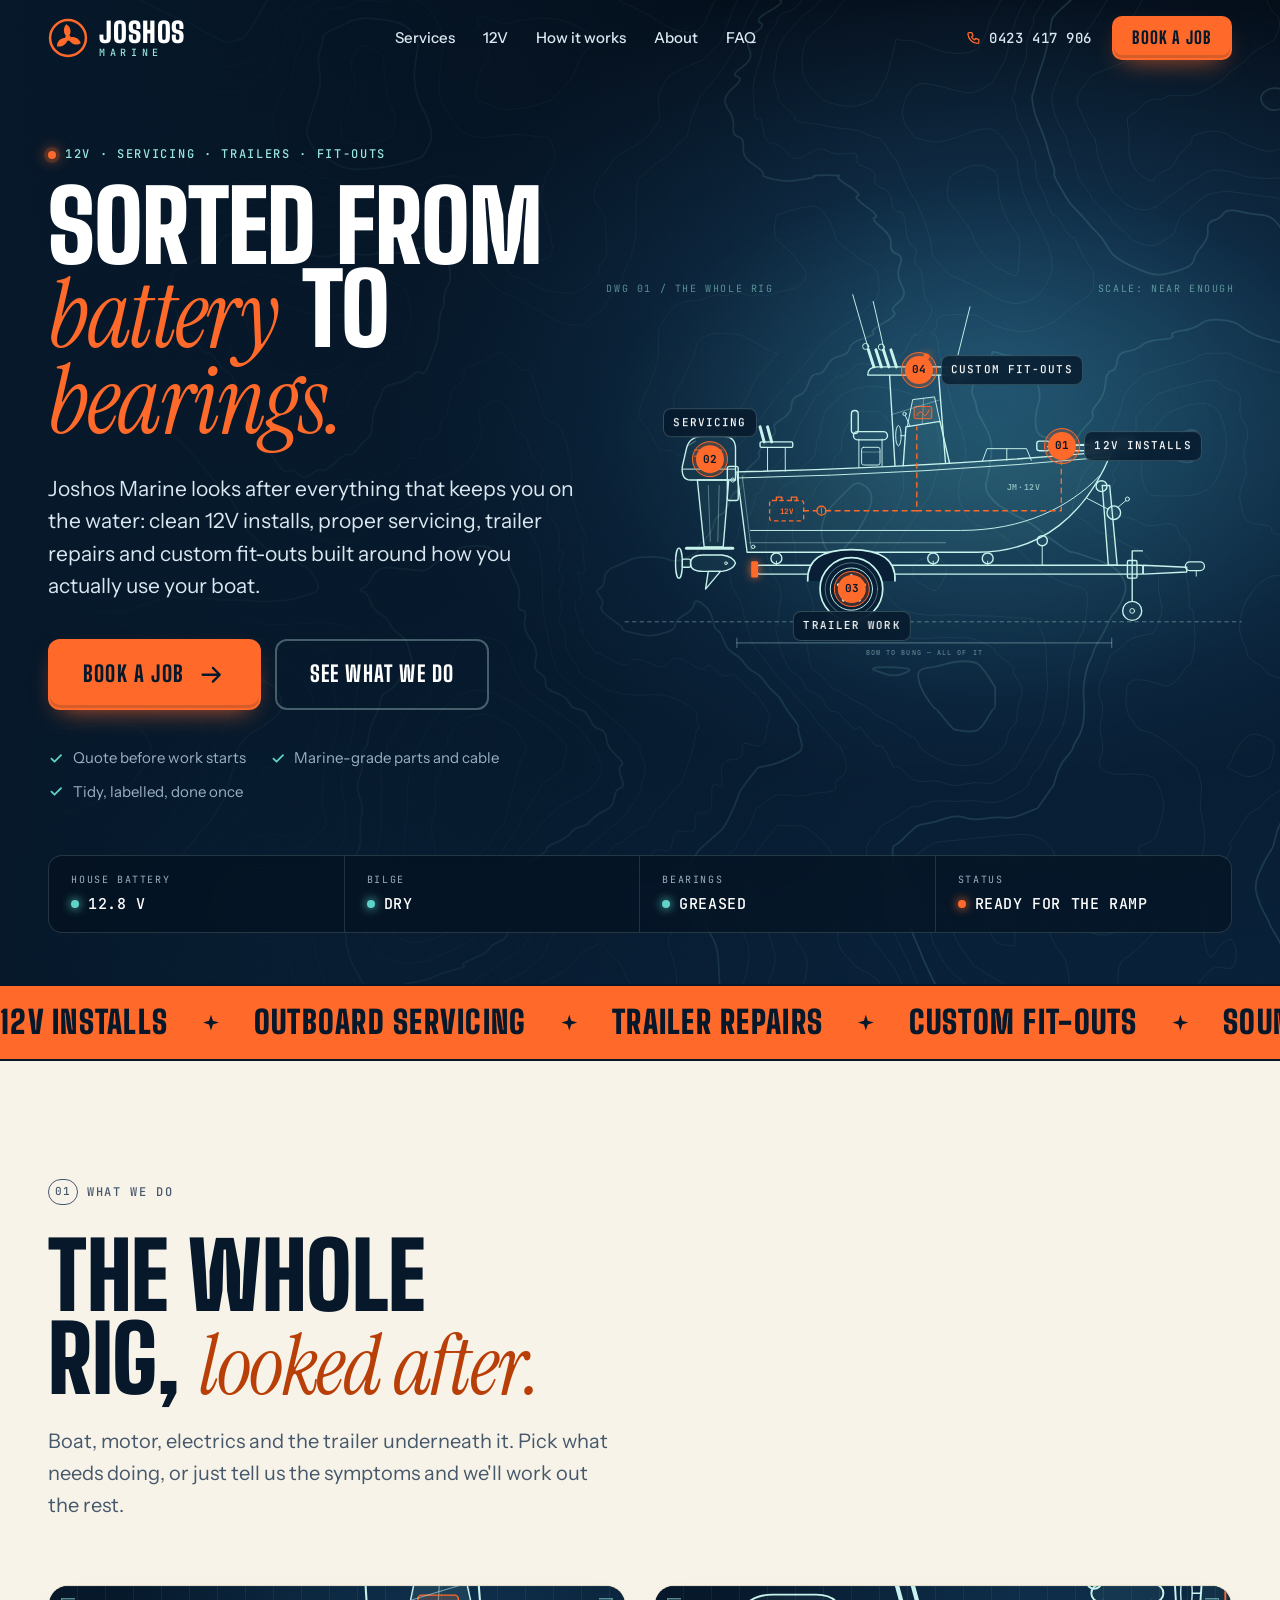
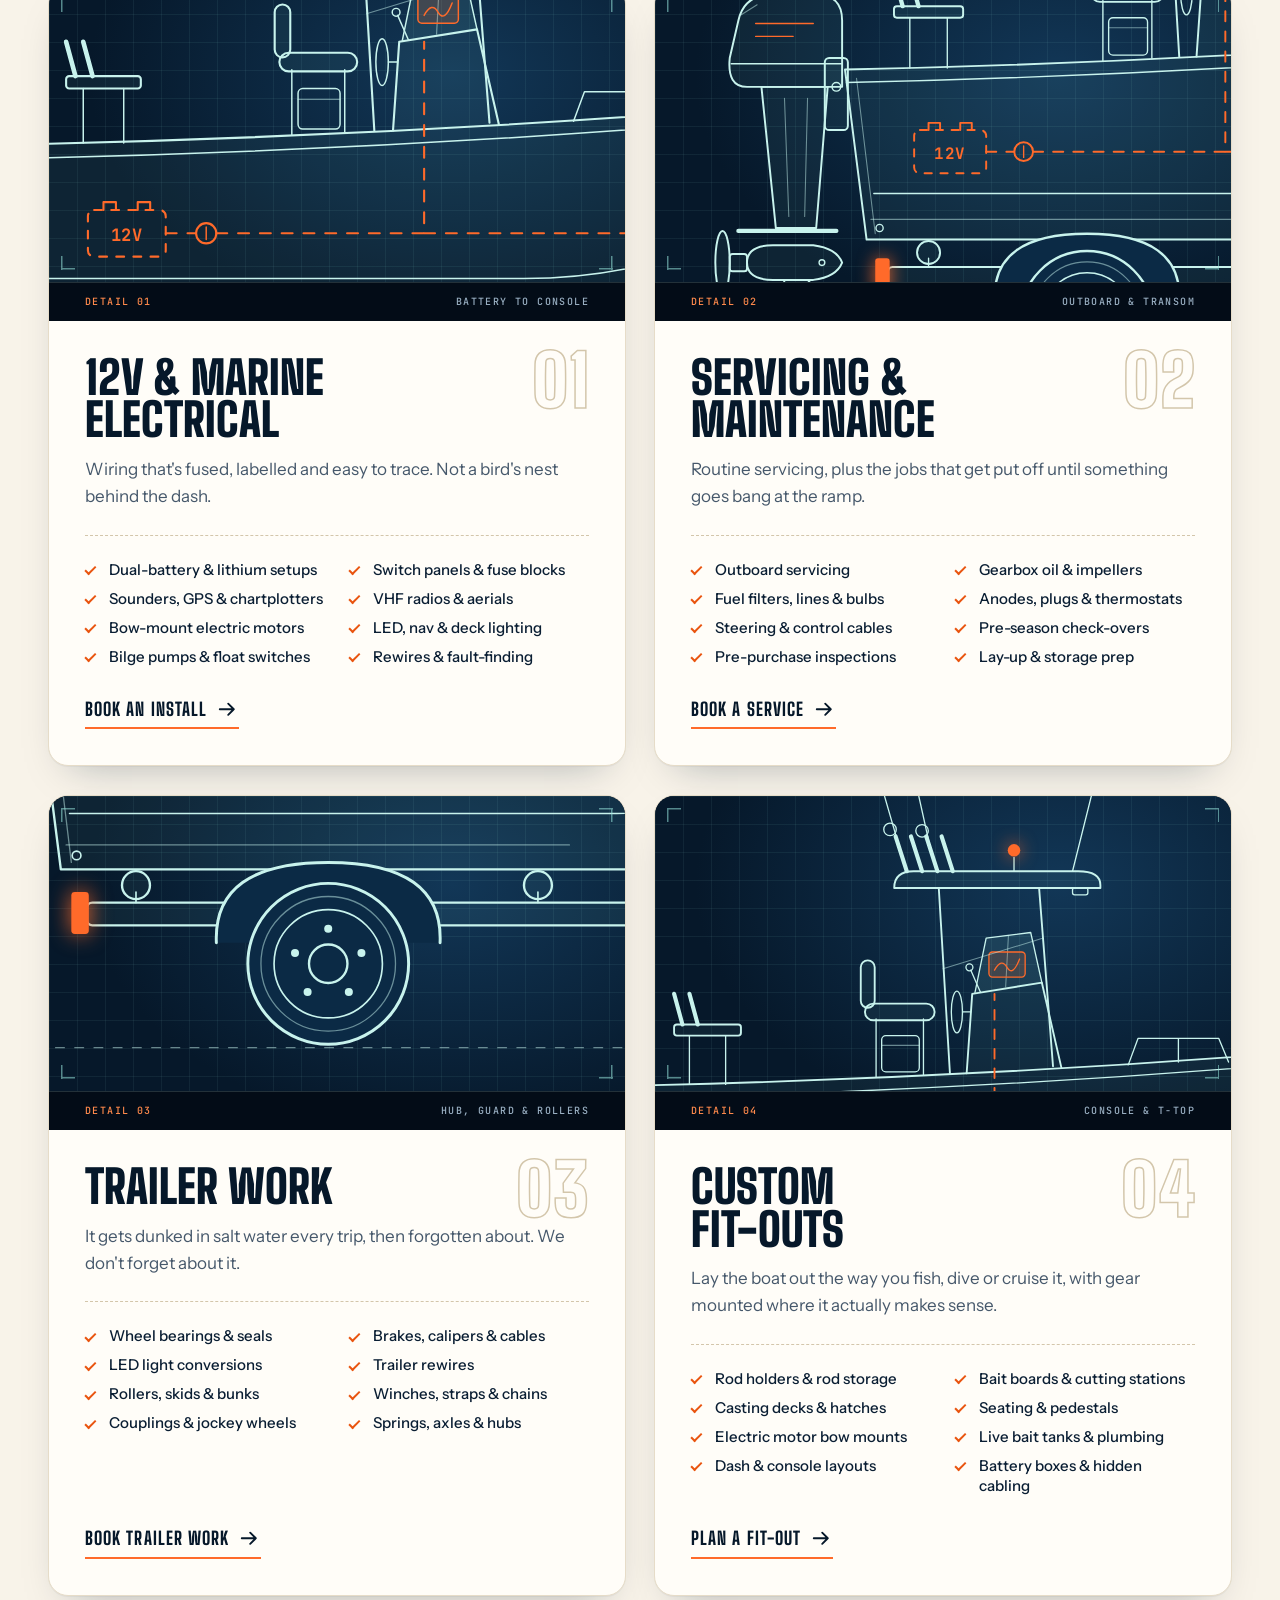
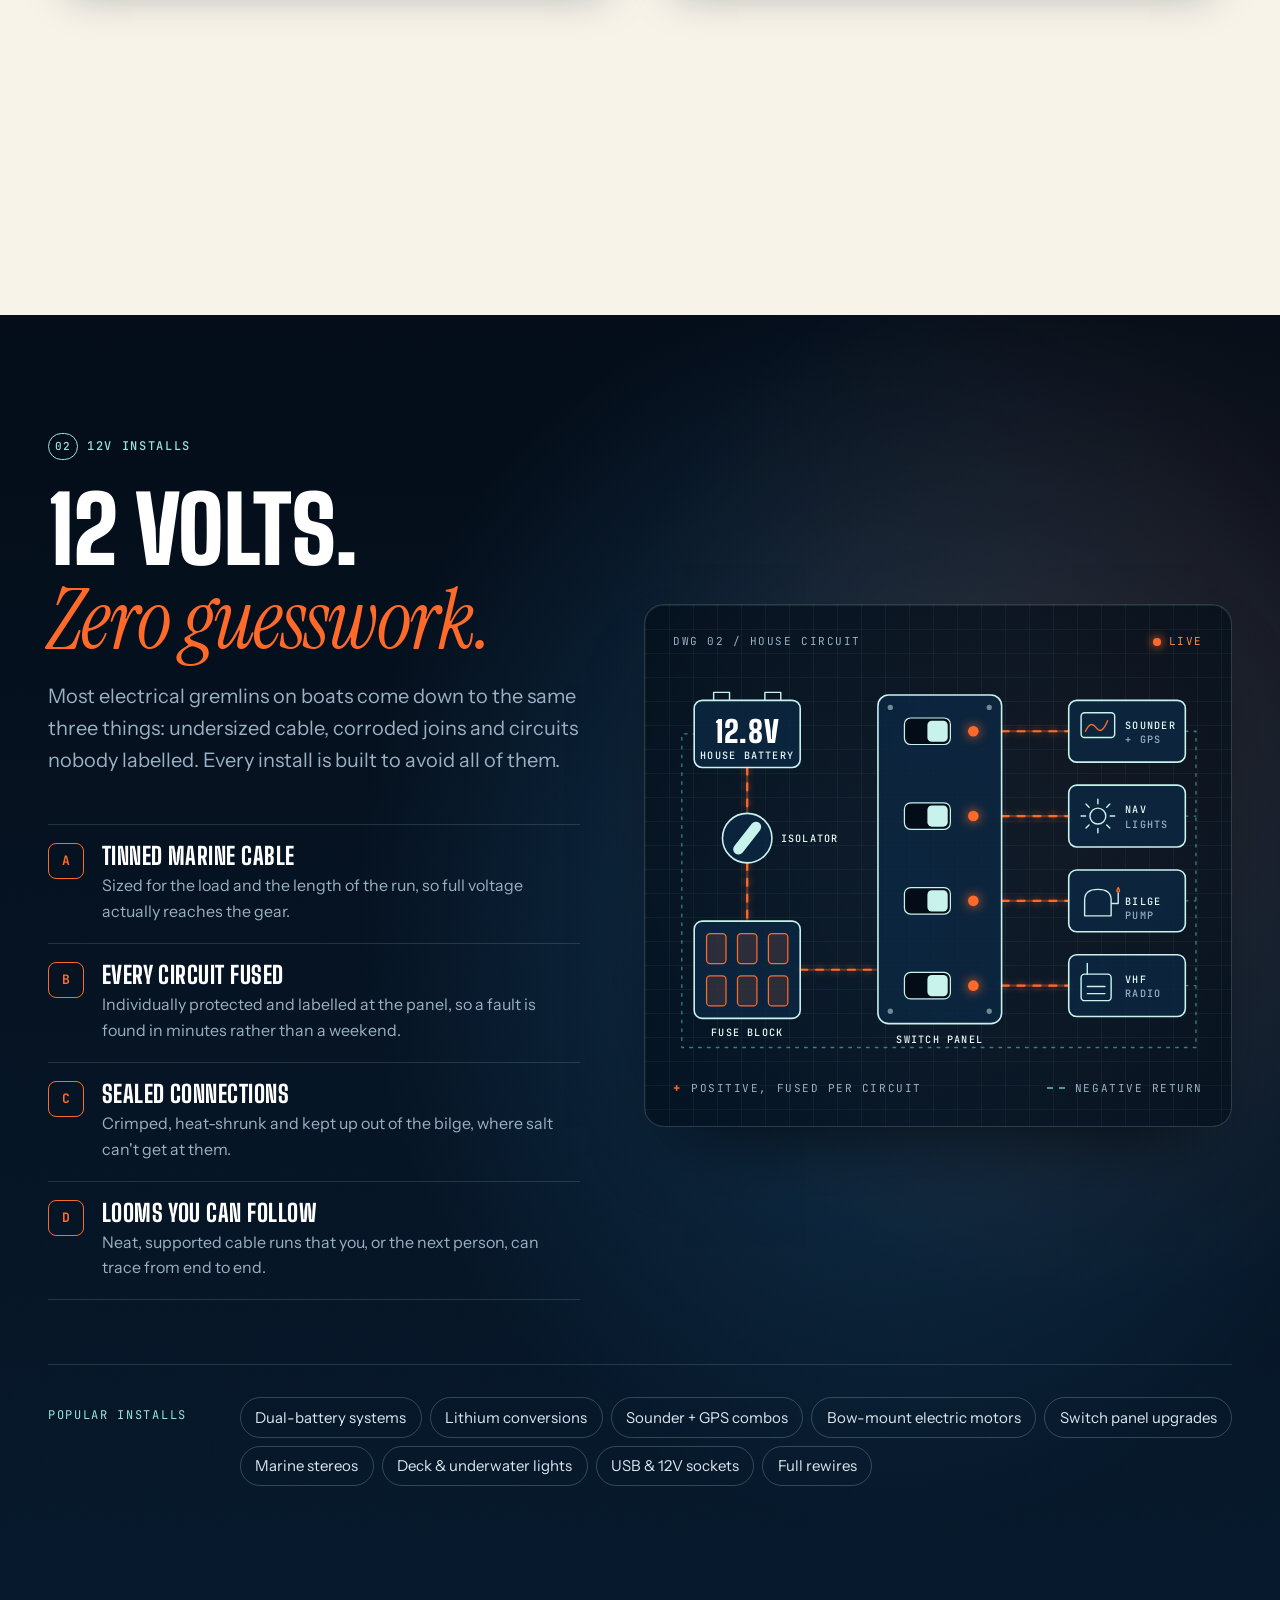
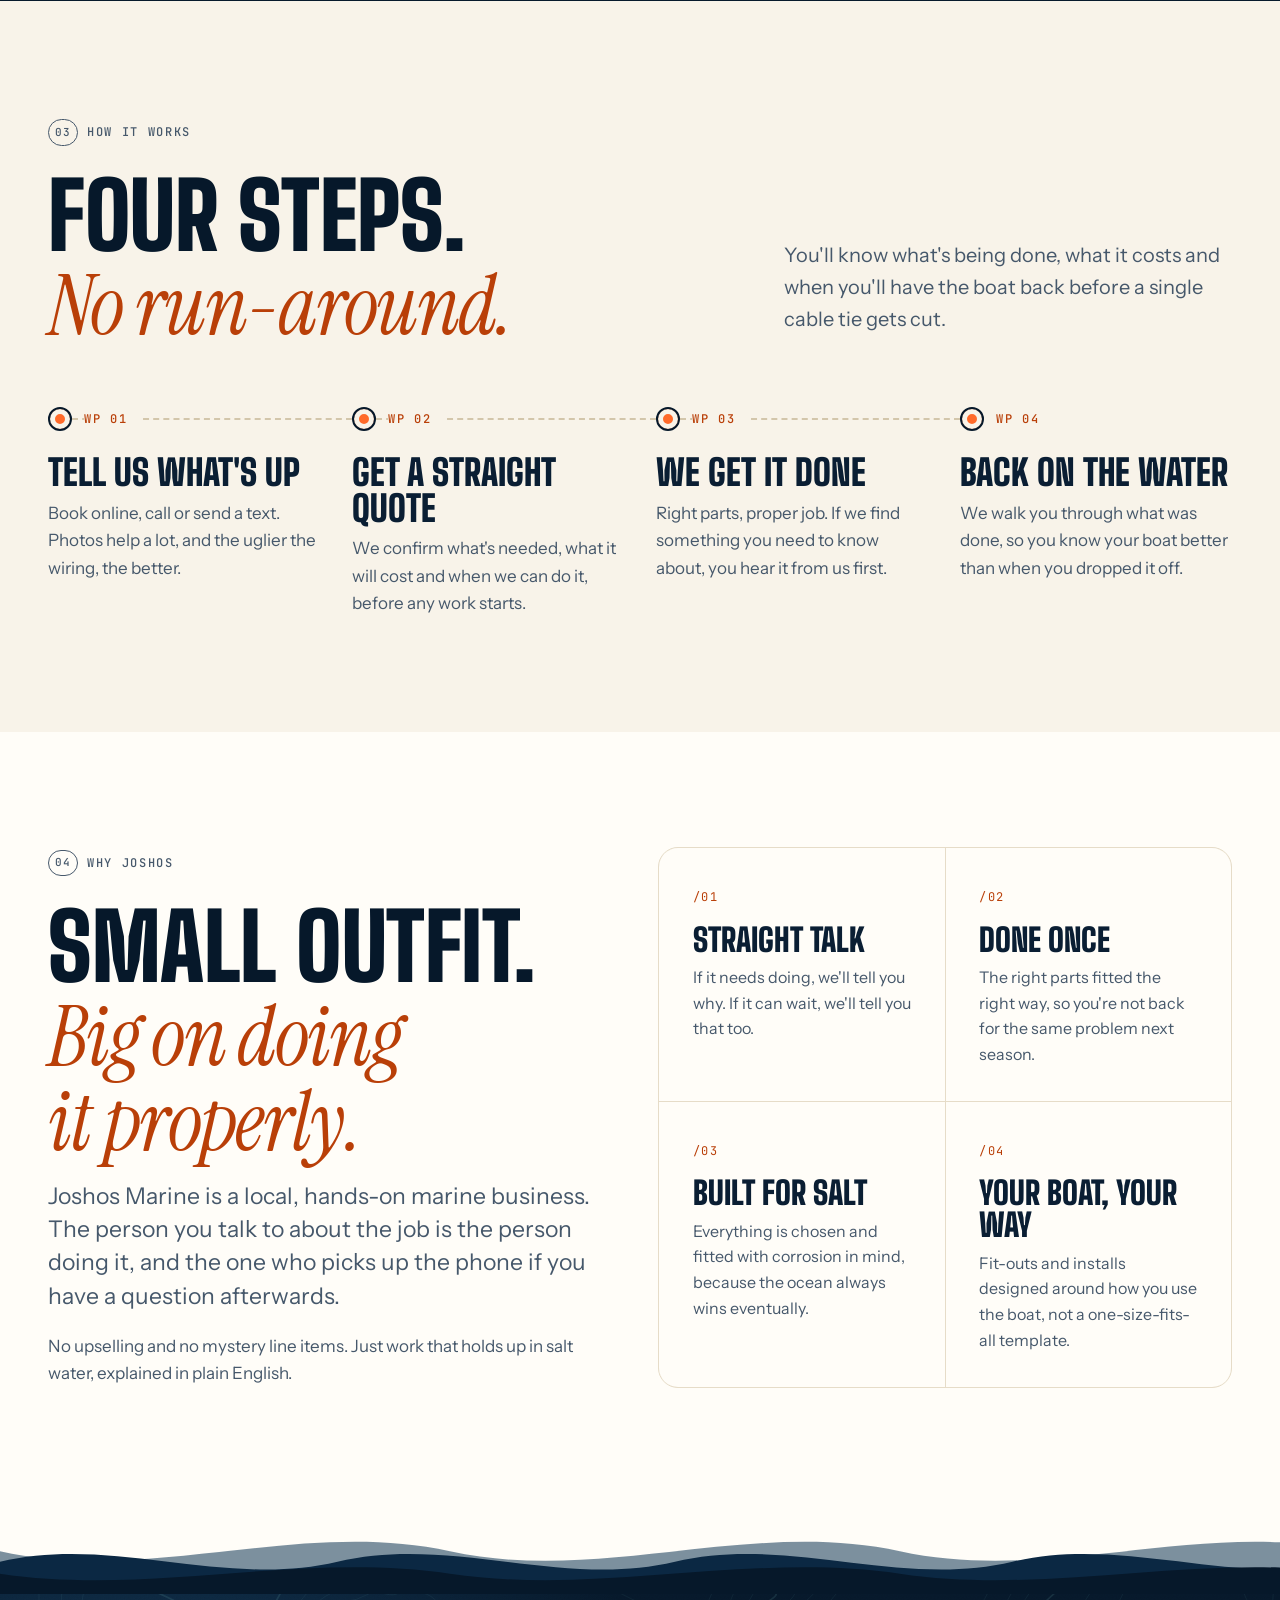
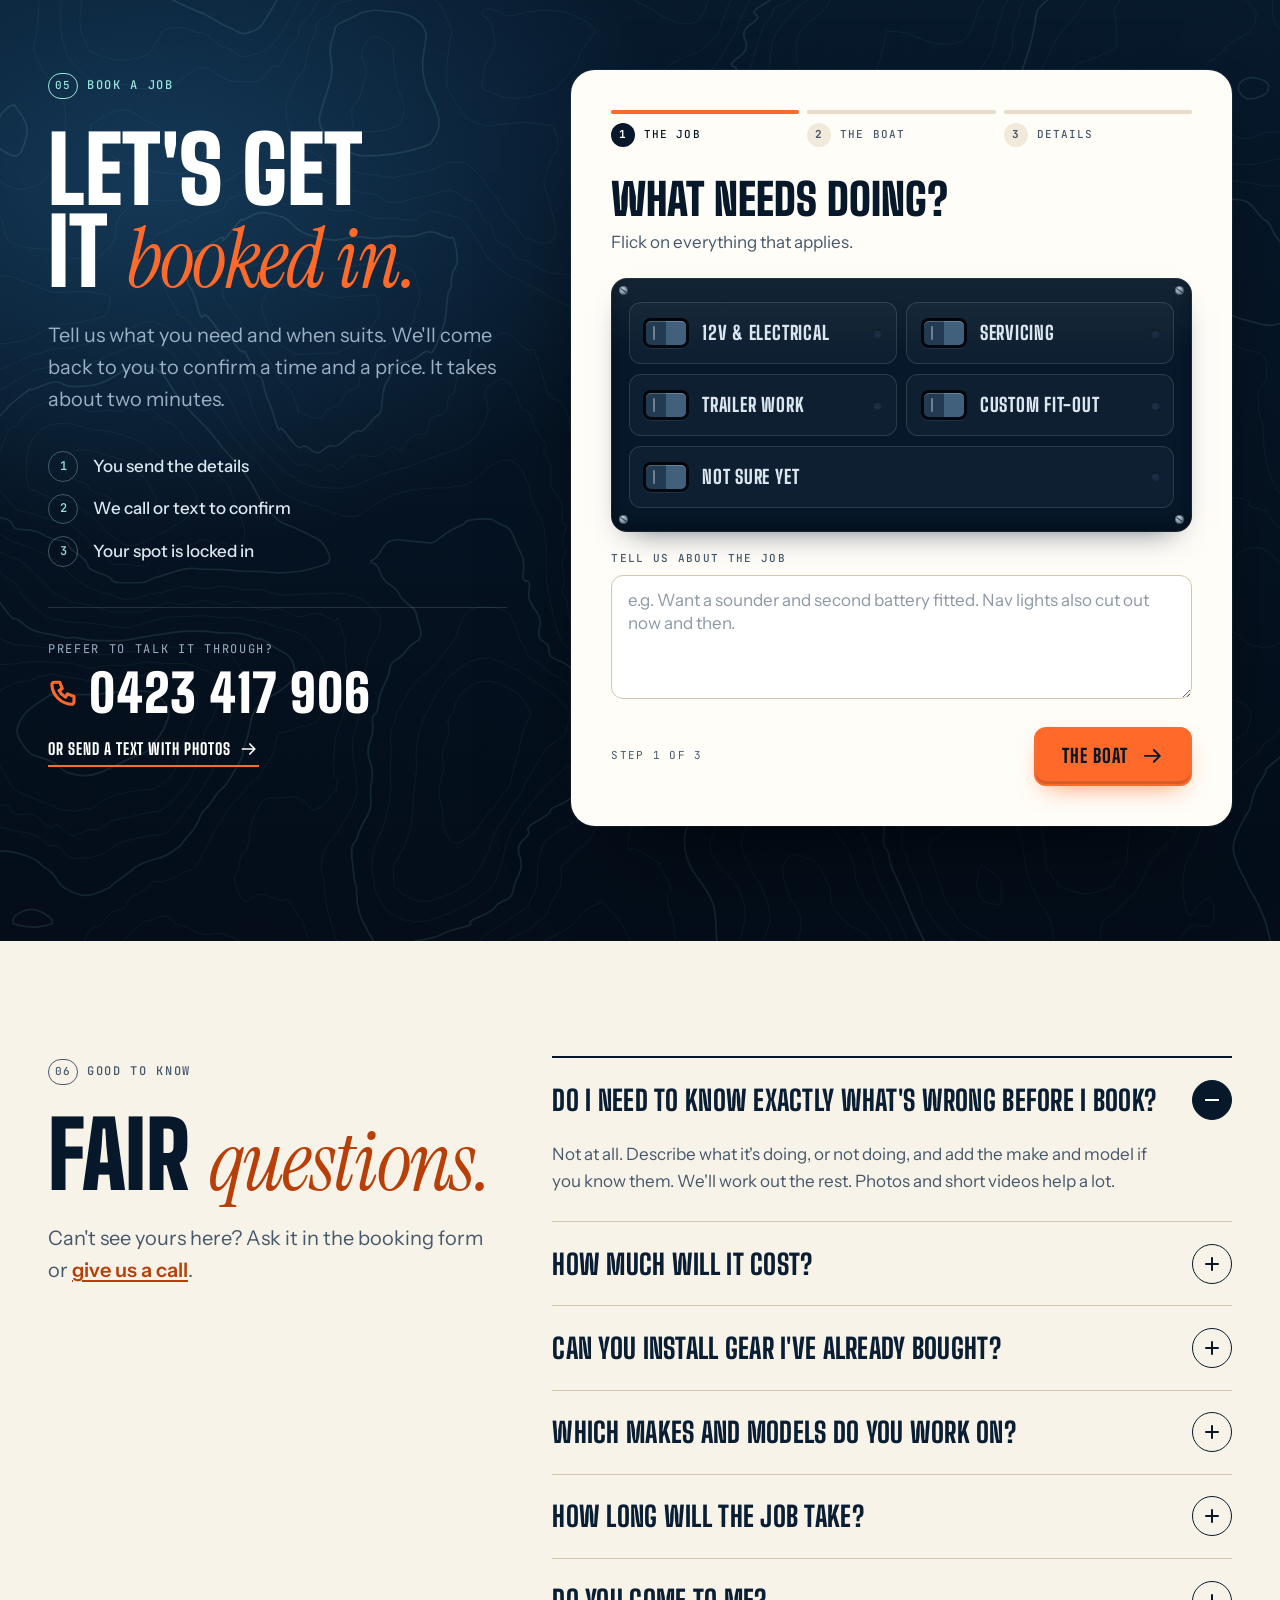
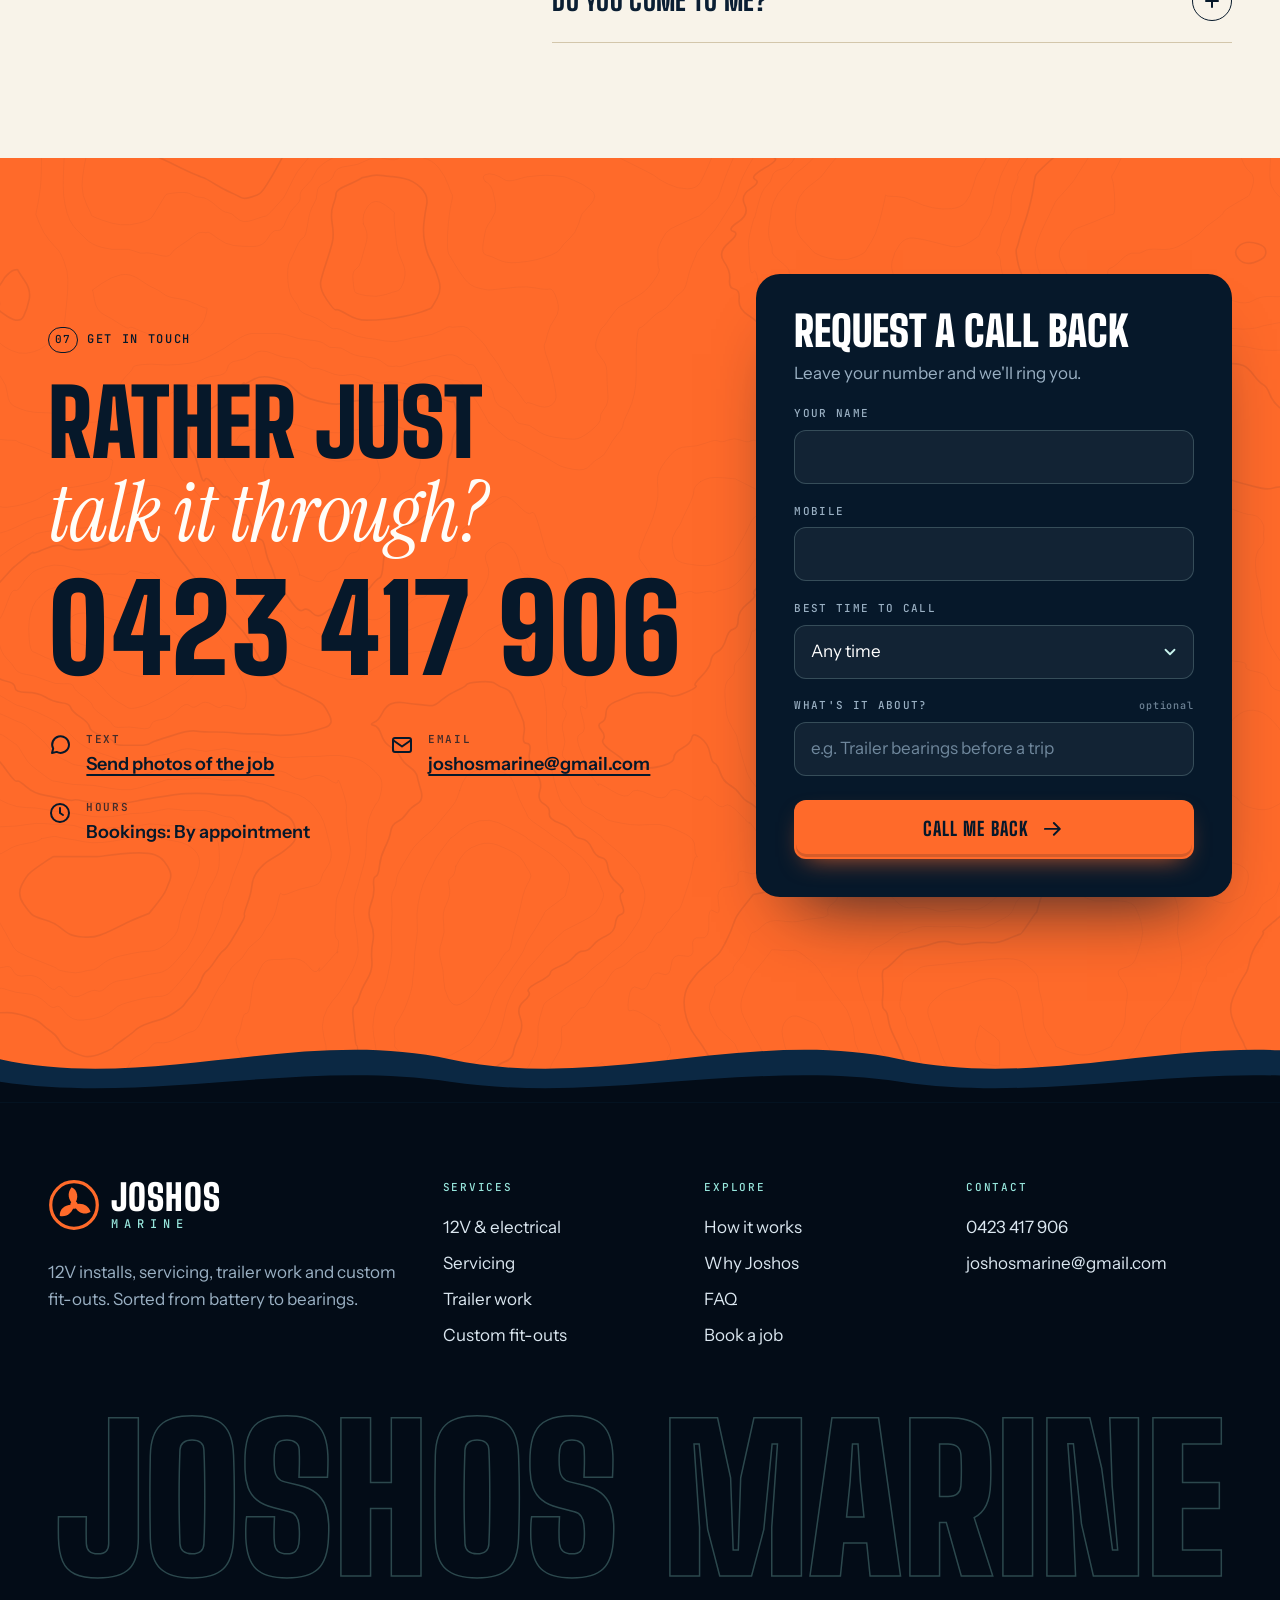
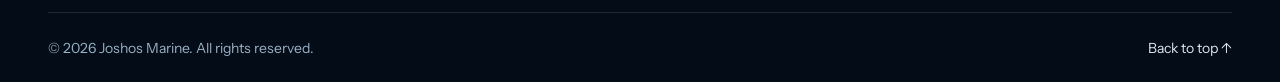
==== commit 8f64f869: "Point the site at joshosmarine.com.au Add the CNAME file GitHub Pages uses for the custom domain, a " ====
--- a/index.html
+++ b/index.html
@@ -7,12 +7,17 @@
   <meta name="description" content="Joshos Marine looks after the whole rig: clean 12V installs, marine servicing, trailer repairs and custom fit-outs. Book a job online in a couple of minutes.">
   <meta name="theme-color" content="#06182a">
   <meta name="format-detection" content="telephone=no">
+  <link rel="canonical" href="https://joshosmarine.com.au/">
 
   <meta property="og:type" content="website">
   <meta property="og:site_name" content="Joshos Marine">
   <meta property="og:title" content="Joshos Marine — sorted from battery to bearings">
   <meta property="og:description" content="12V installs, marine servicing, trailer work and custom fit-outs. Book a job online.">
-  <meta property="og:image" content="assets/img/og-image.jpg">
+  <meta property="og:url" content="https://joshosmarine.com.au/">
+  <meta property="og:image" content="https://joshosmarine.com.au/assets/img/og-image.jpg">
+  <meta property="og:image:width" content="1200">
+  <meta property="og:image:height" content="630">
+  <meta property="og:locale" content="en_AU">
   <meta name="twitter:card" content="summary_large_image">
 
   <link rel="icon" href="assets/img/favicon.svg" type="image/svg+xml">
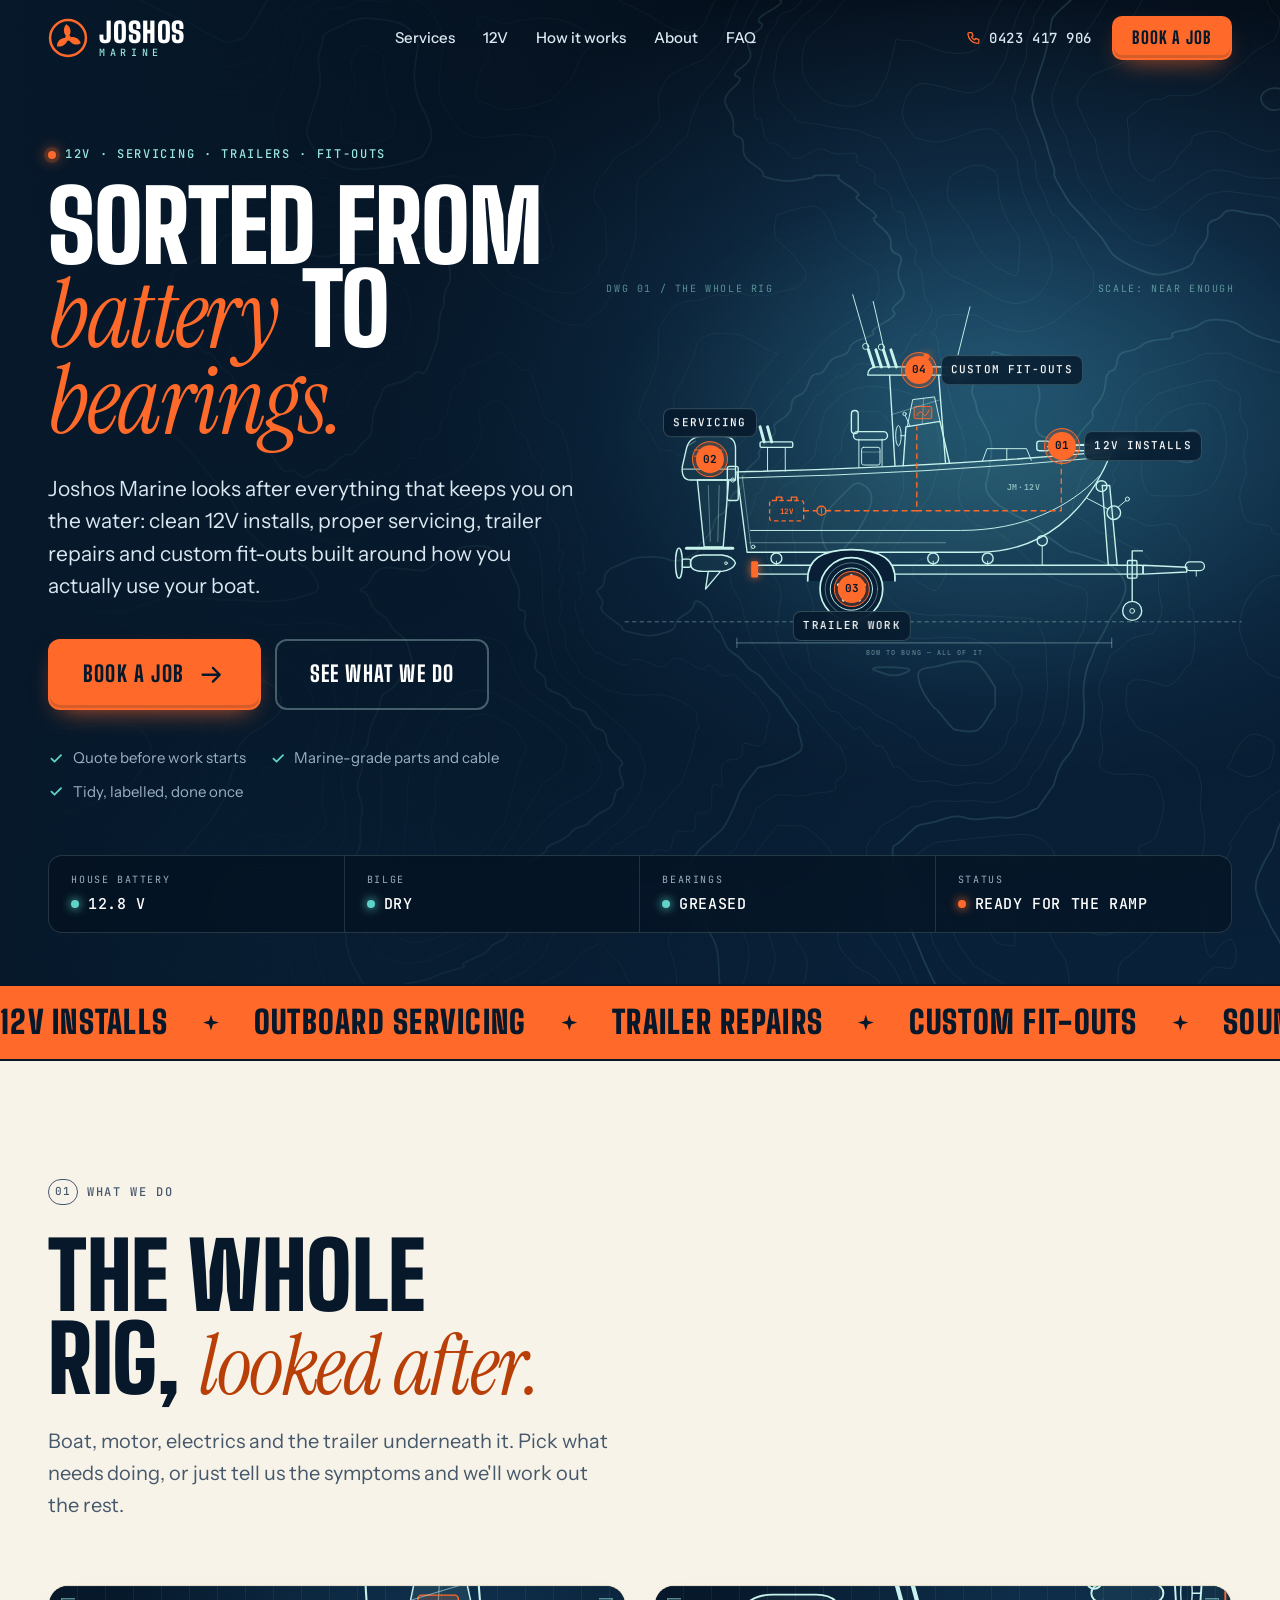
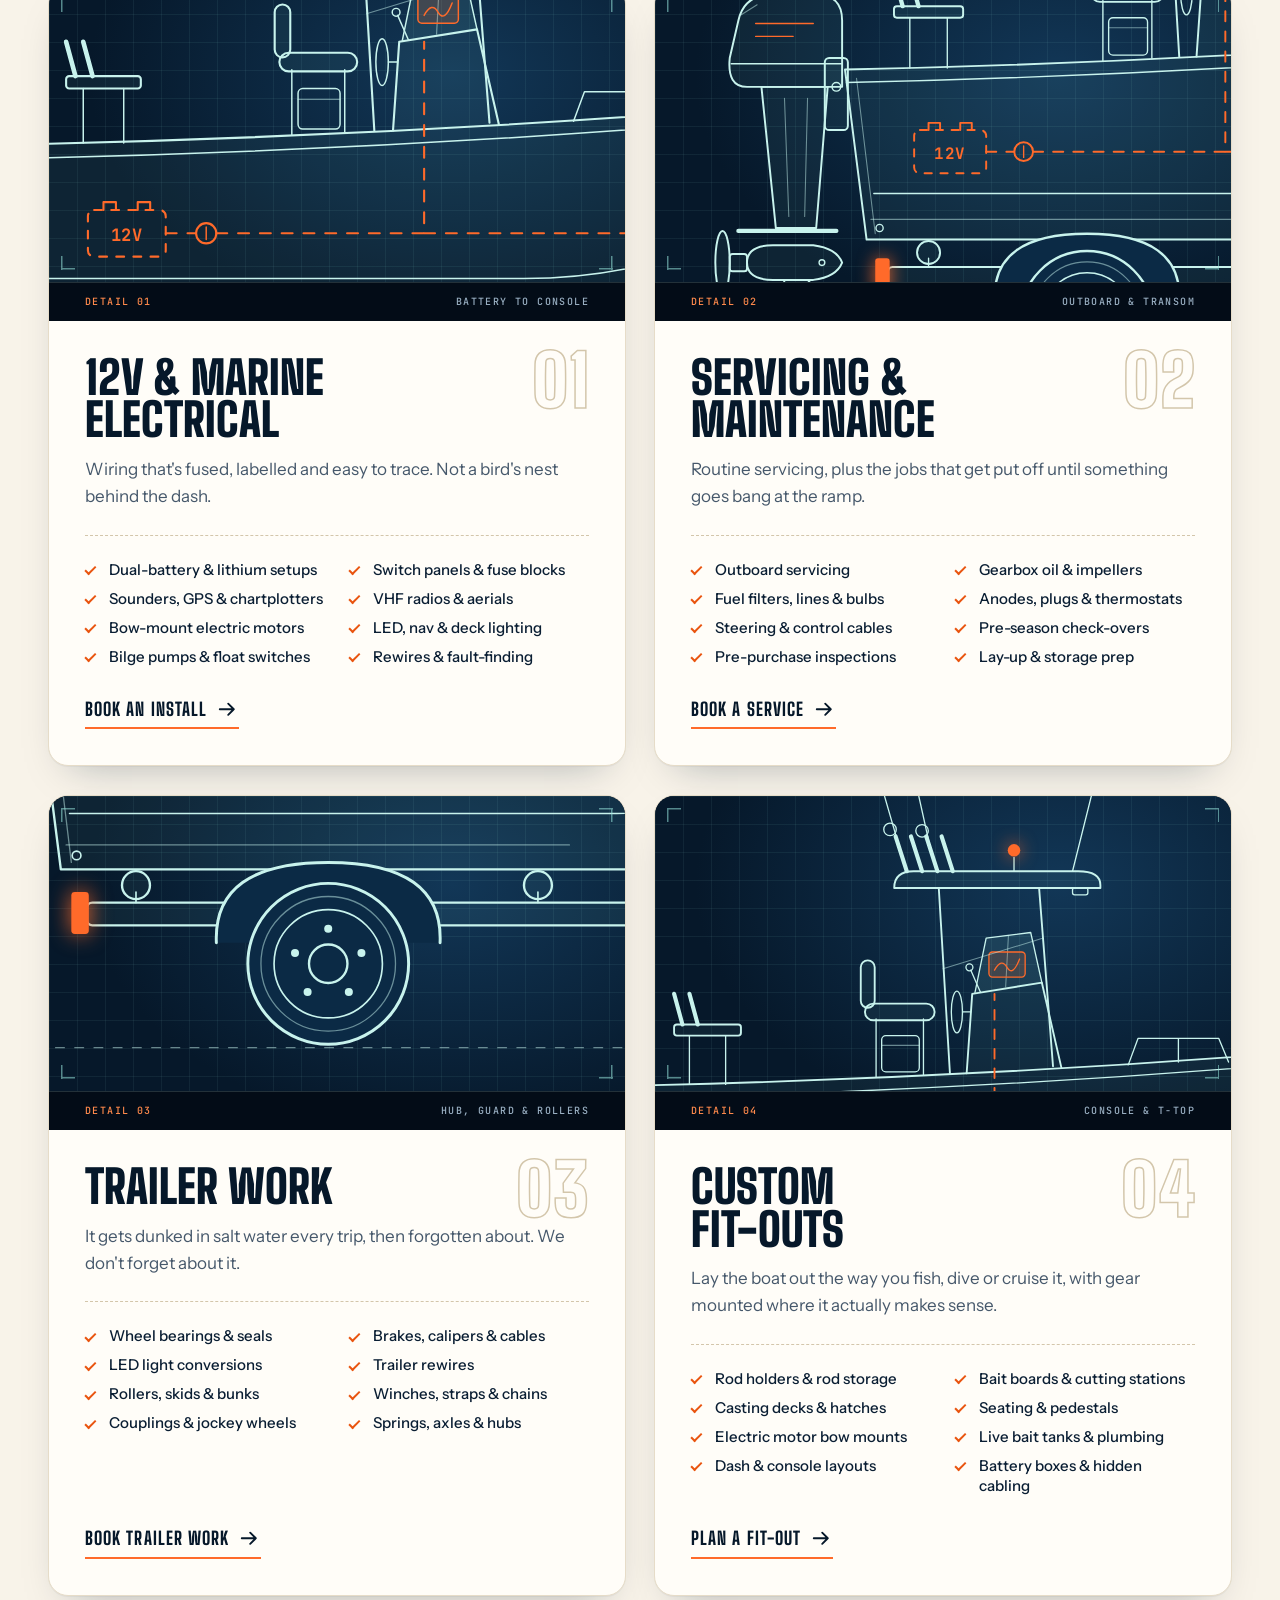
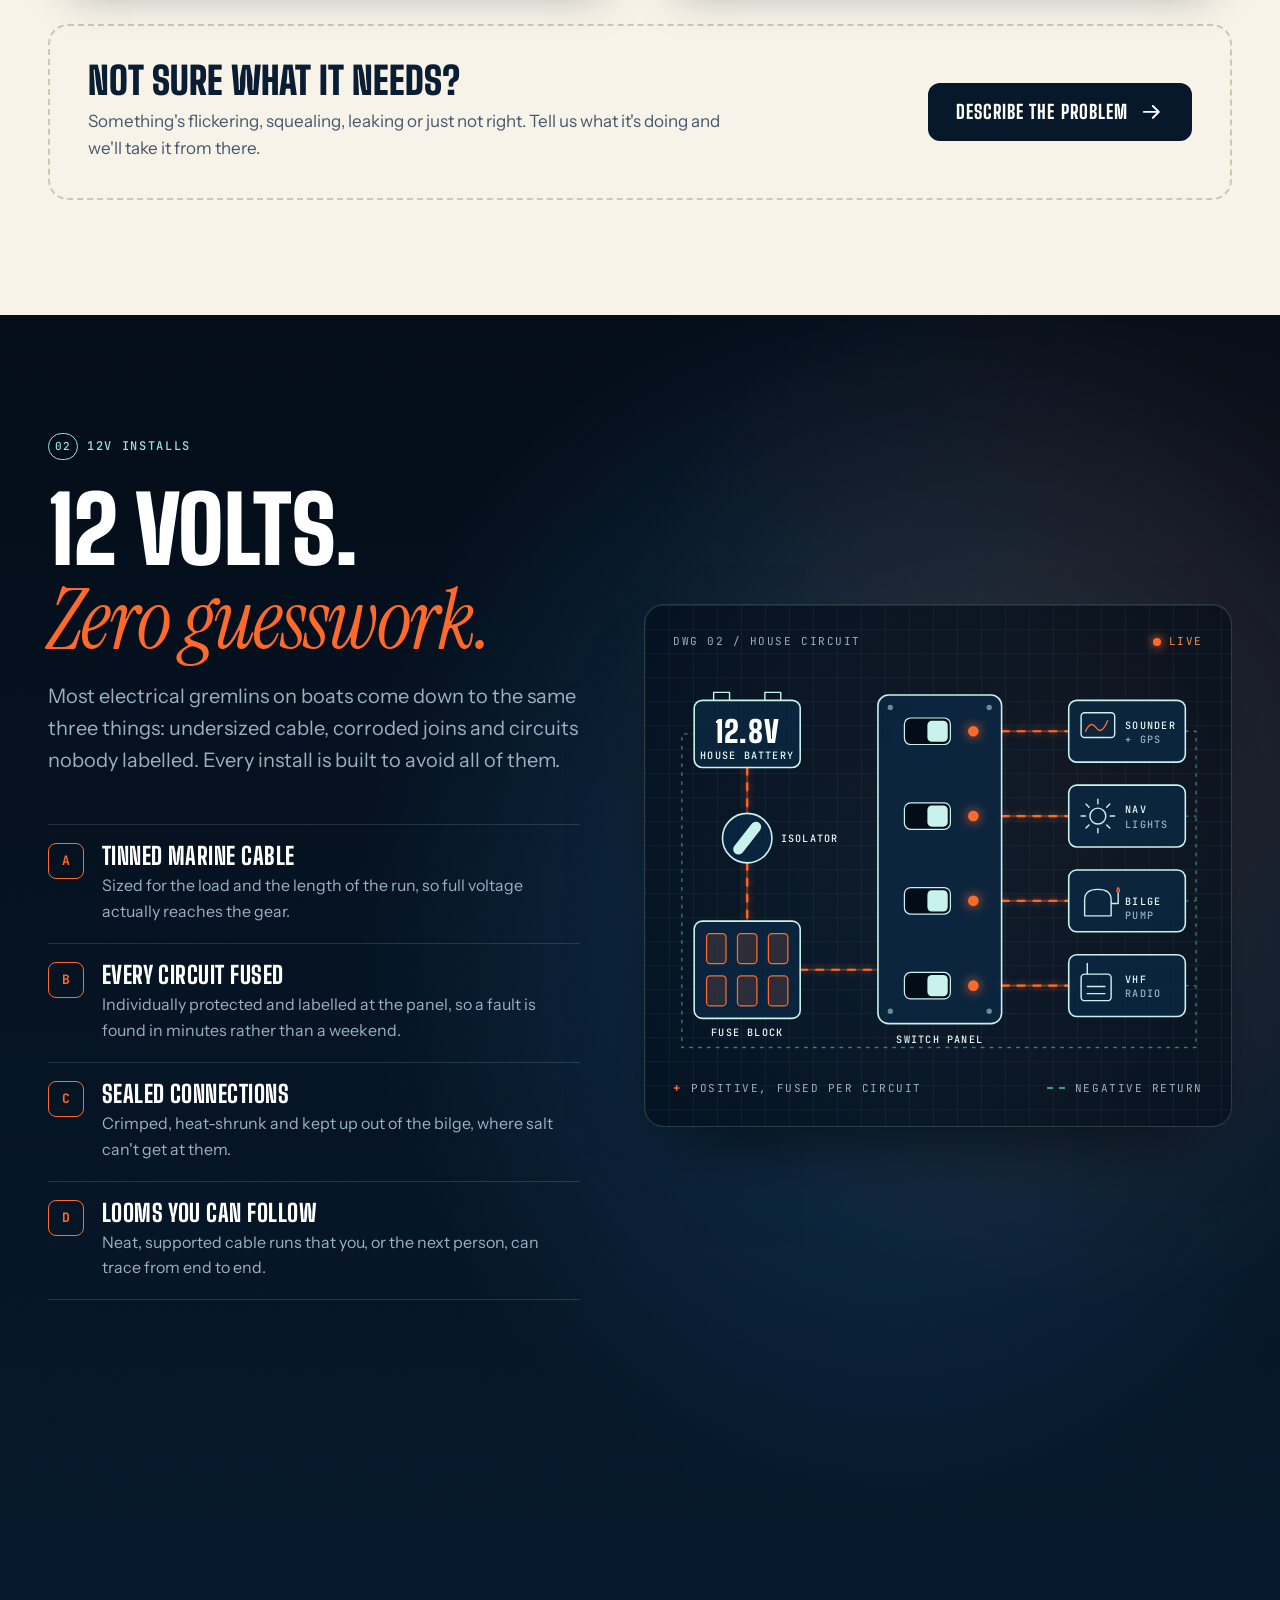
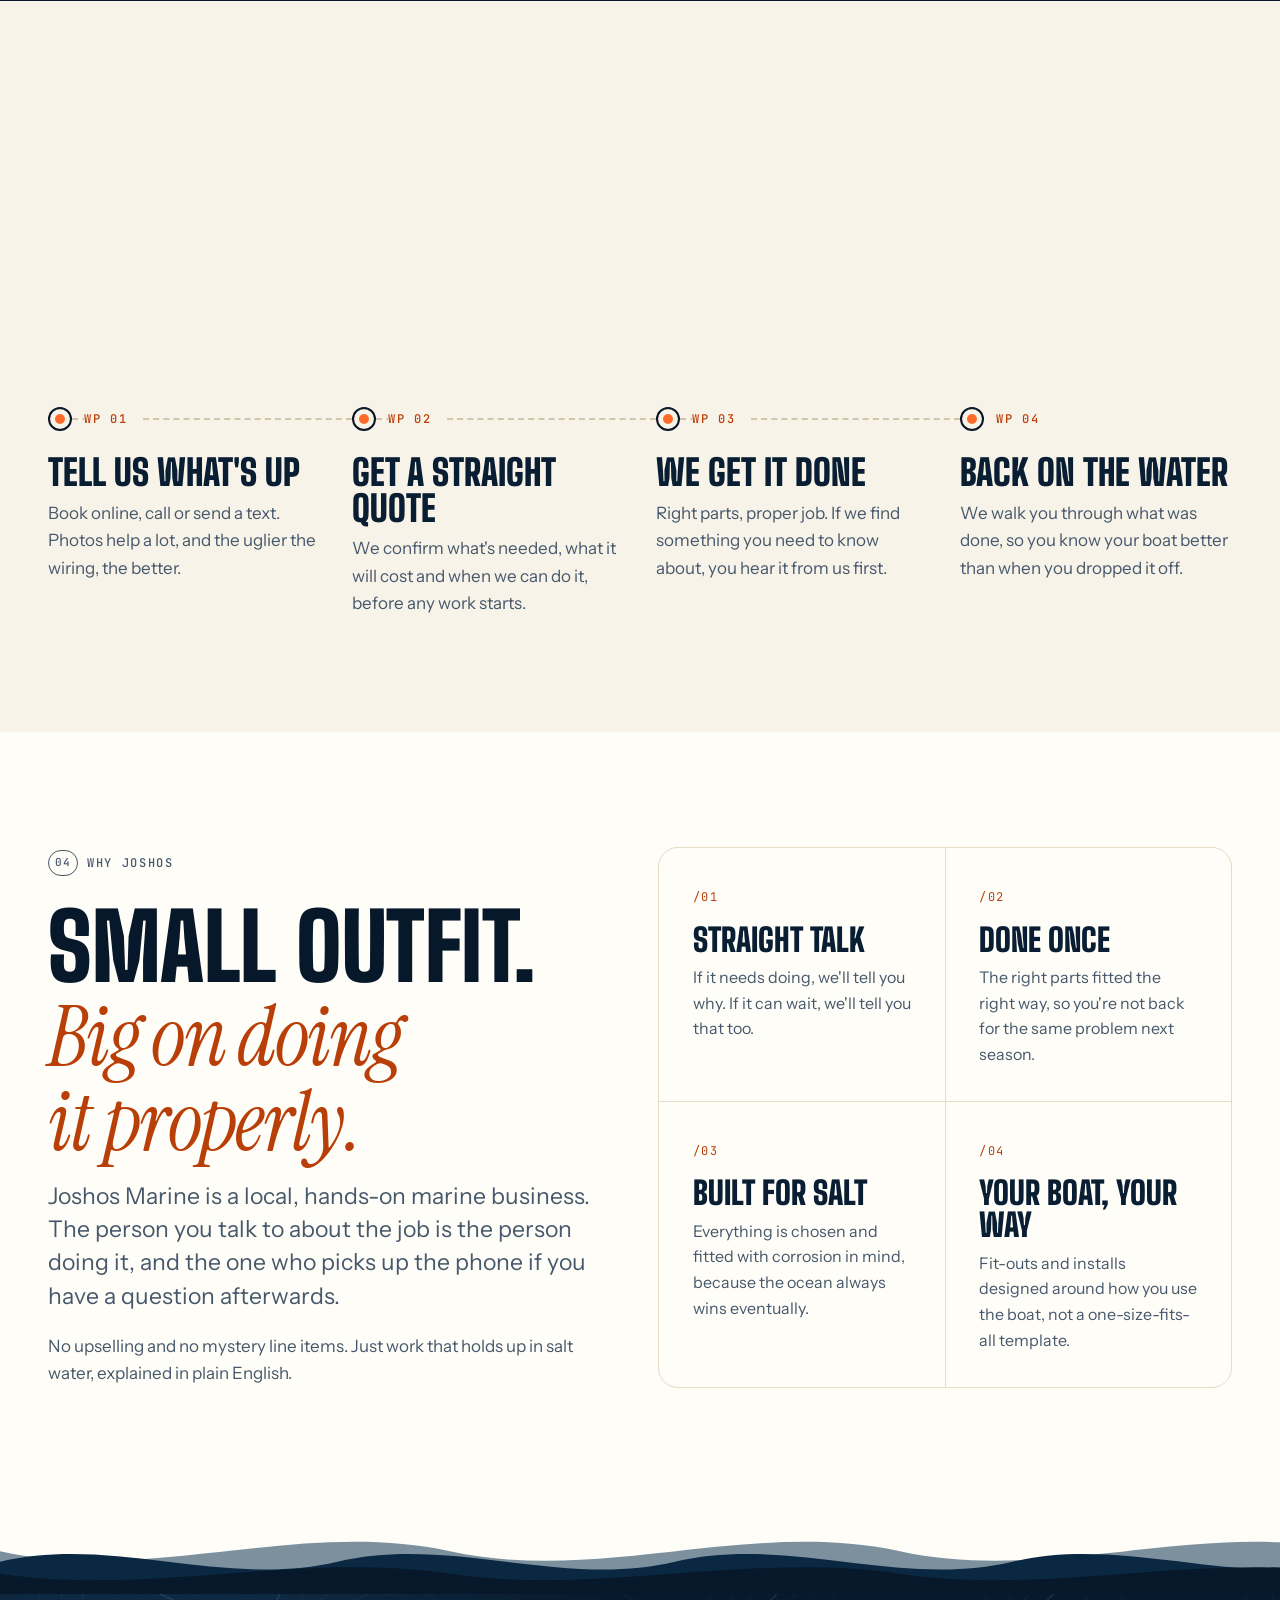
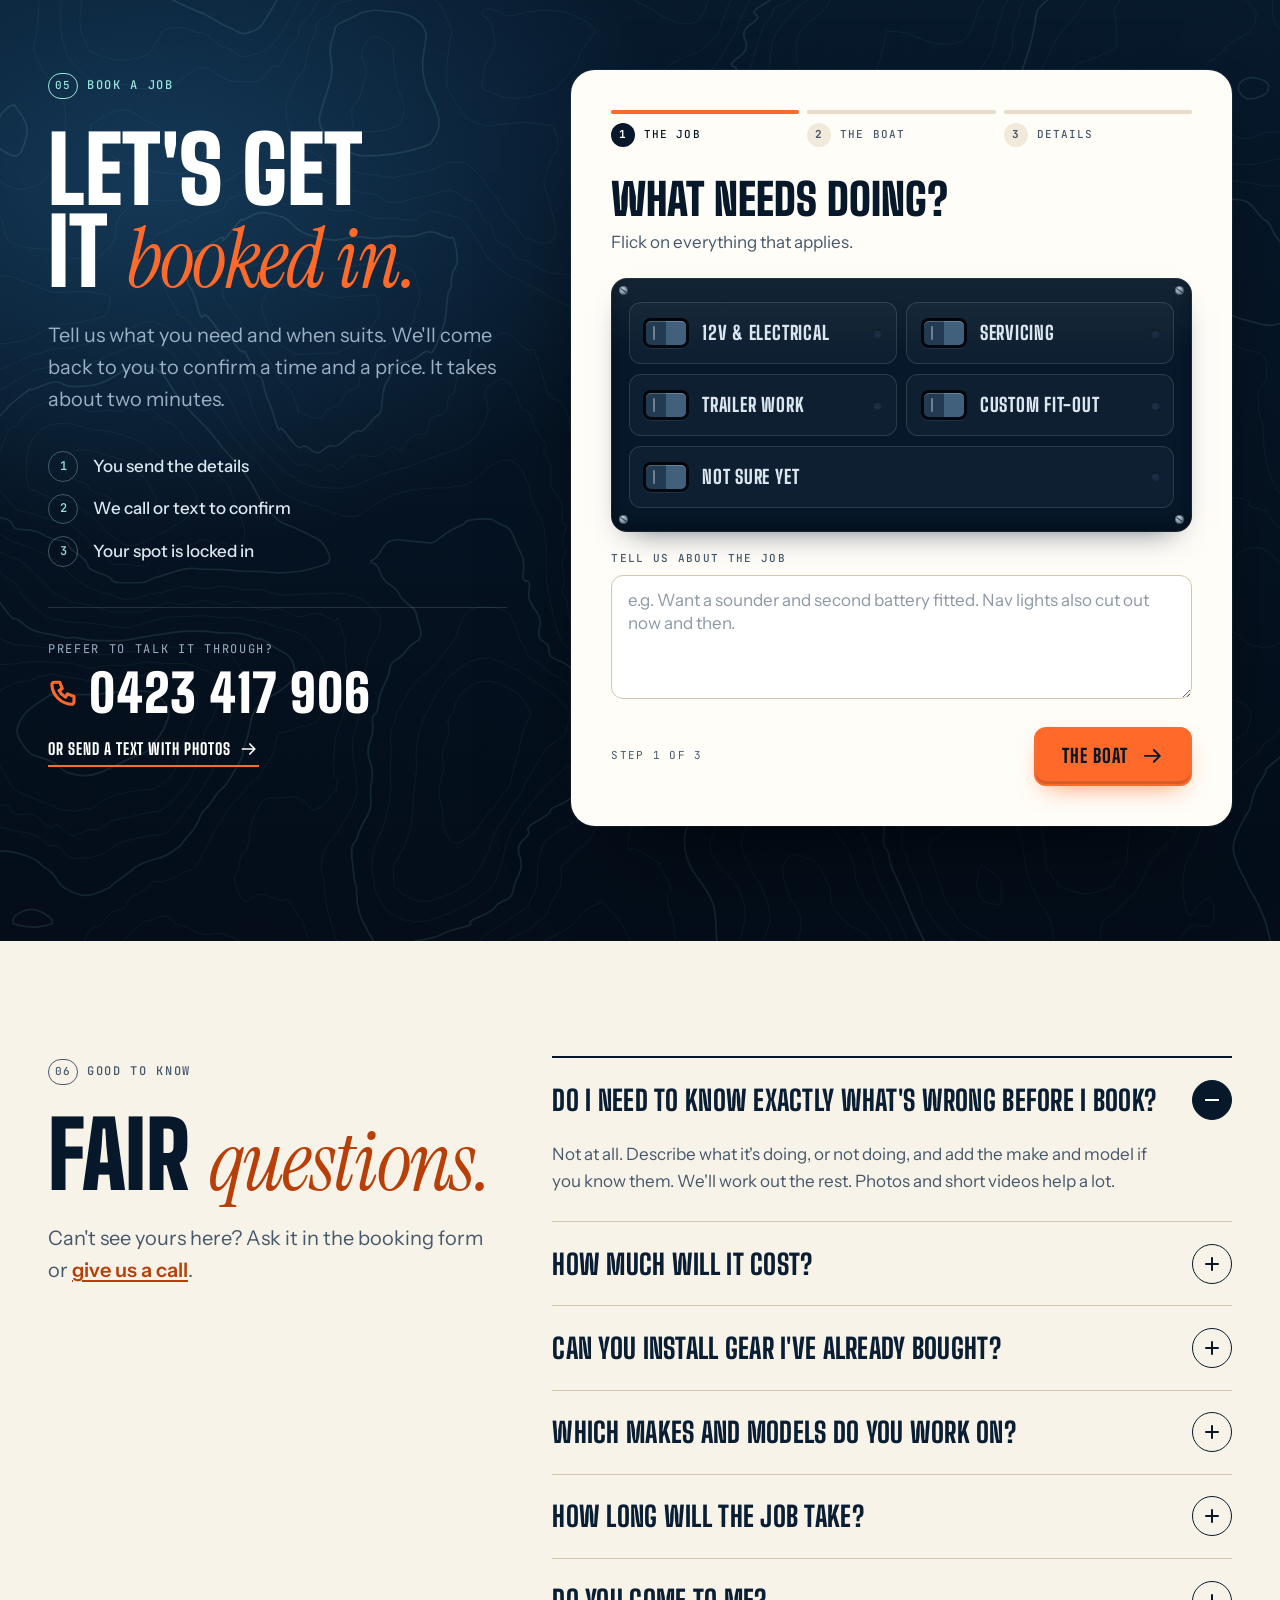
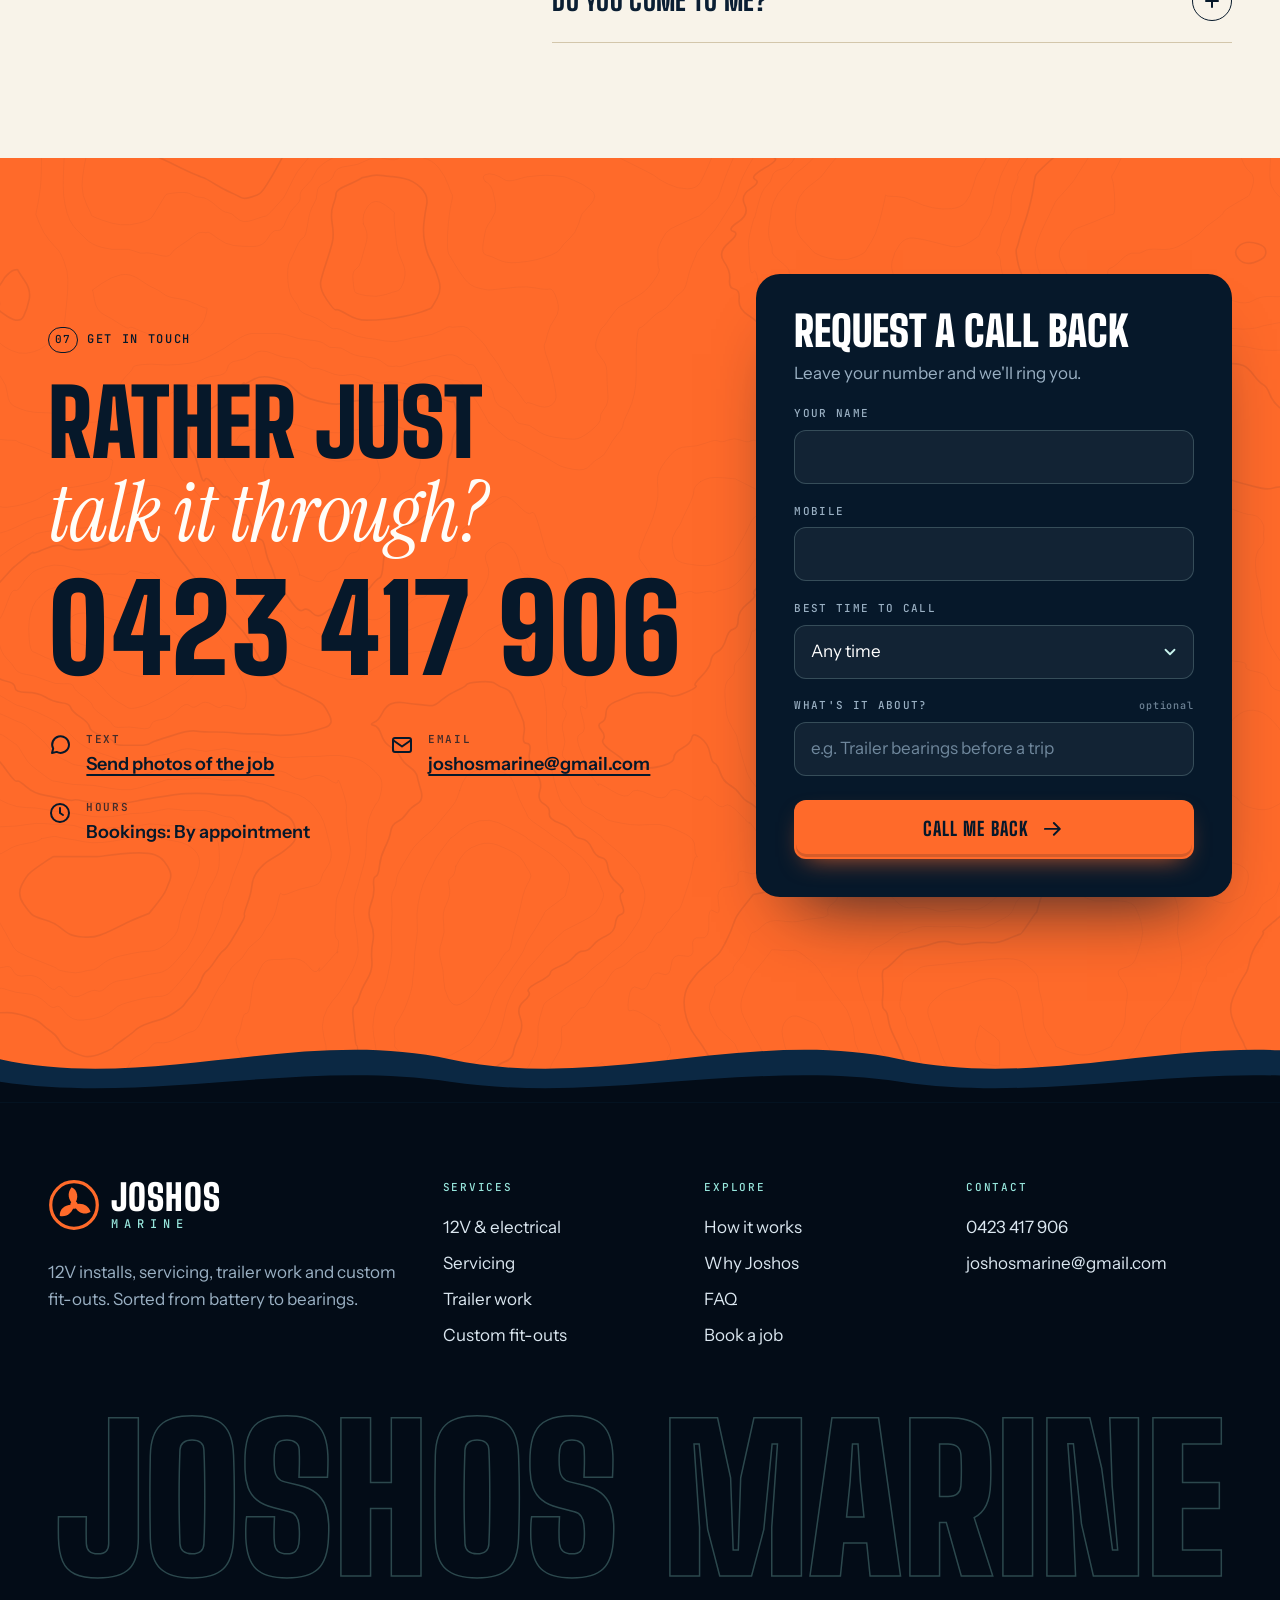
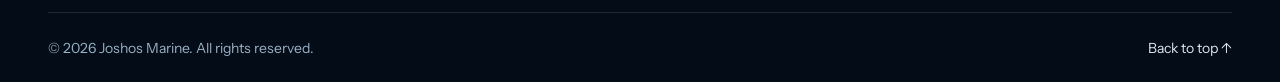
==== commit f7a81f24: "Move http visitors to the secure address GitHub Pages' "Enforce HTTPS" switch is a repository settin" ====
--- a/index.html
+++ b/index.html
@@ -7,6 +7,17 @@
   <meta name="description" content="Joshos Marine looks after the whole rig: clean 12V installs, marine servicing, trailer repairs and custom fit-outs. Book a job online in a couple of minutes.">
   <meta name="theme-color" content="#06182a">
   <meta name="format-detection" content="telephone=no">
+  <script>
+    // Visitors who arrive on the insecure http:// address are moved to https://,
+    // but only once the secure address has answered, so nobody is ever sent to a
+    // browser warning. (Turning on "Enforce HTTPS" in GitHub Pages does the same
+    // job on the server; with that on, this never runs.)
+    if (location.protocol === 'http:' && /(^|\.)joshosmarine\.com\.au$/.test(location.hostname) && window.fetch) {
+      fetch('https://' + location.host + '/robots.txt', { mode: 'no-cors', cache: 'no-store' })
+        .then(function () { location.replace('https://' + location.host + location.pathname + location.search + location.hash); })
+        .catch(function () {});
+    }
+  </script>
   <link rel="canonical" href="https://joshosmarine.com.au/">
 
   <meta property="og:type" content="website">
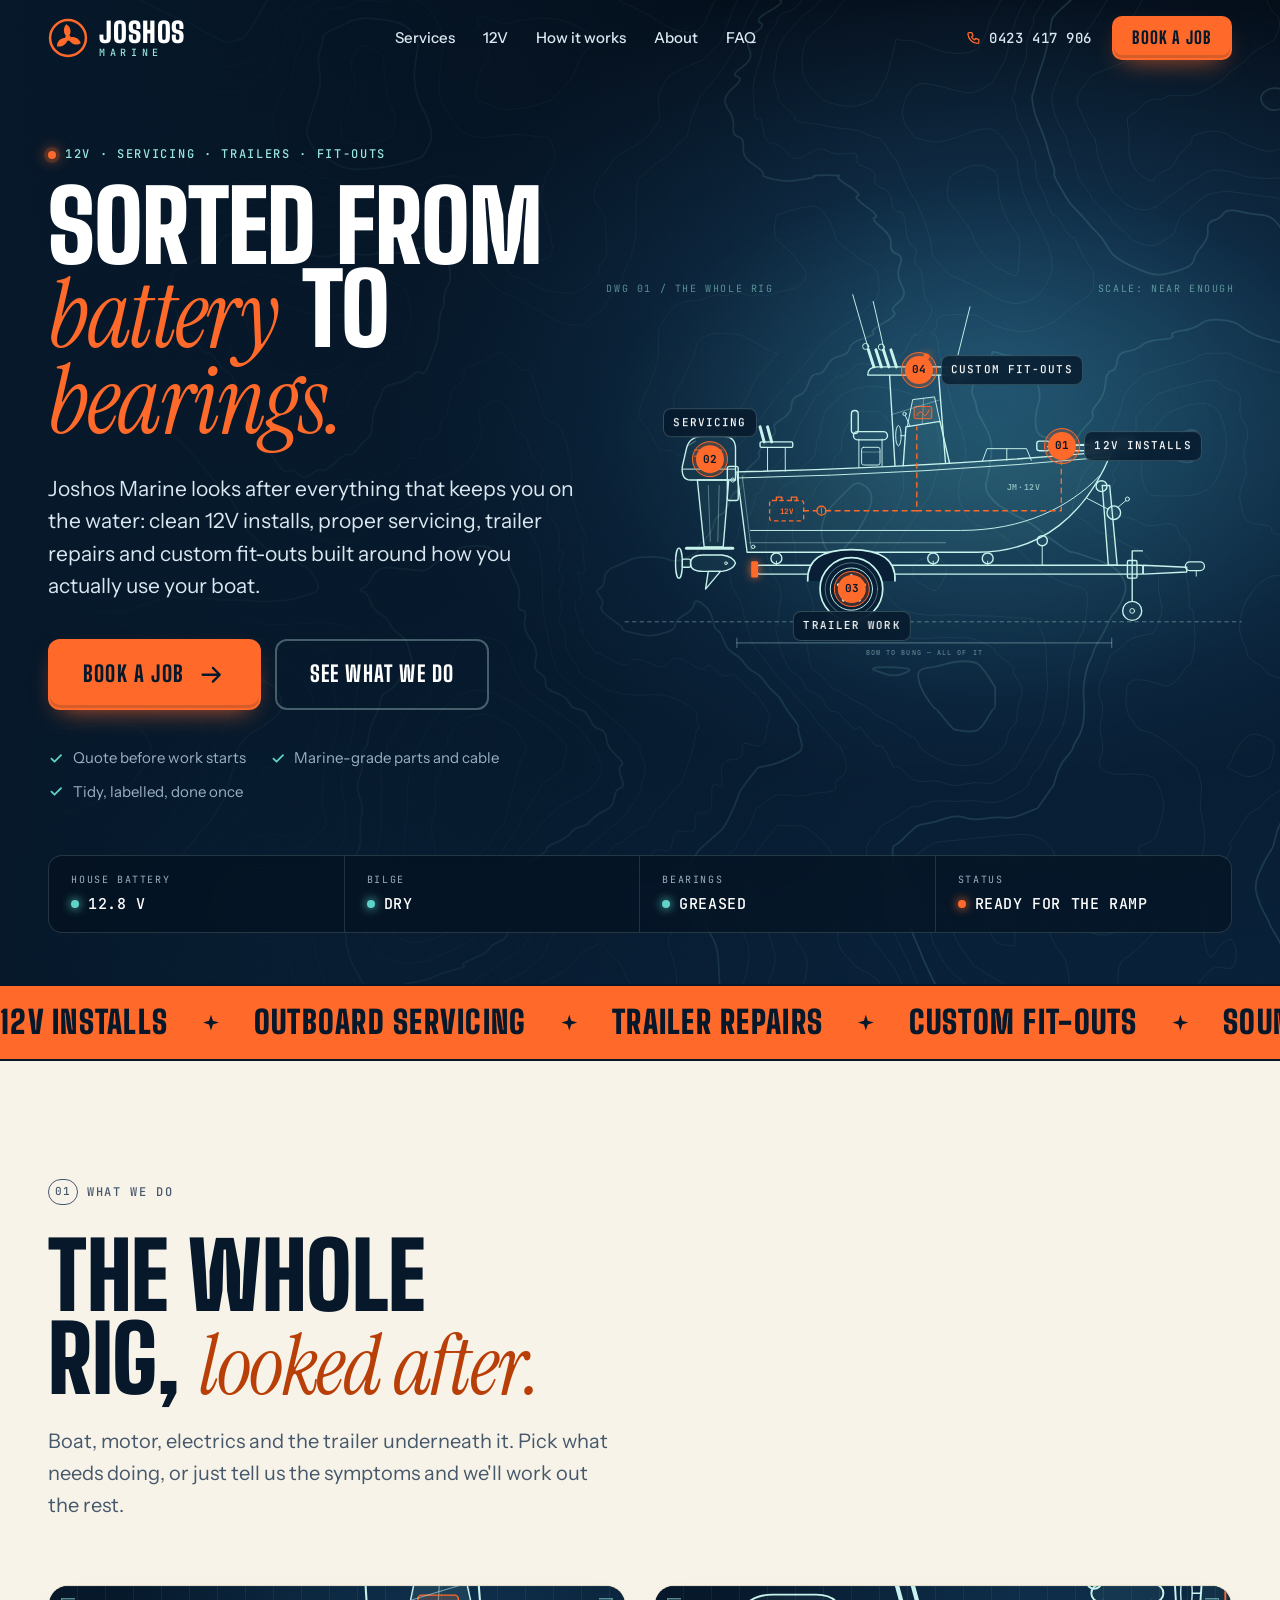
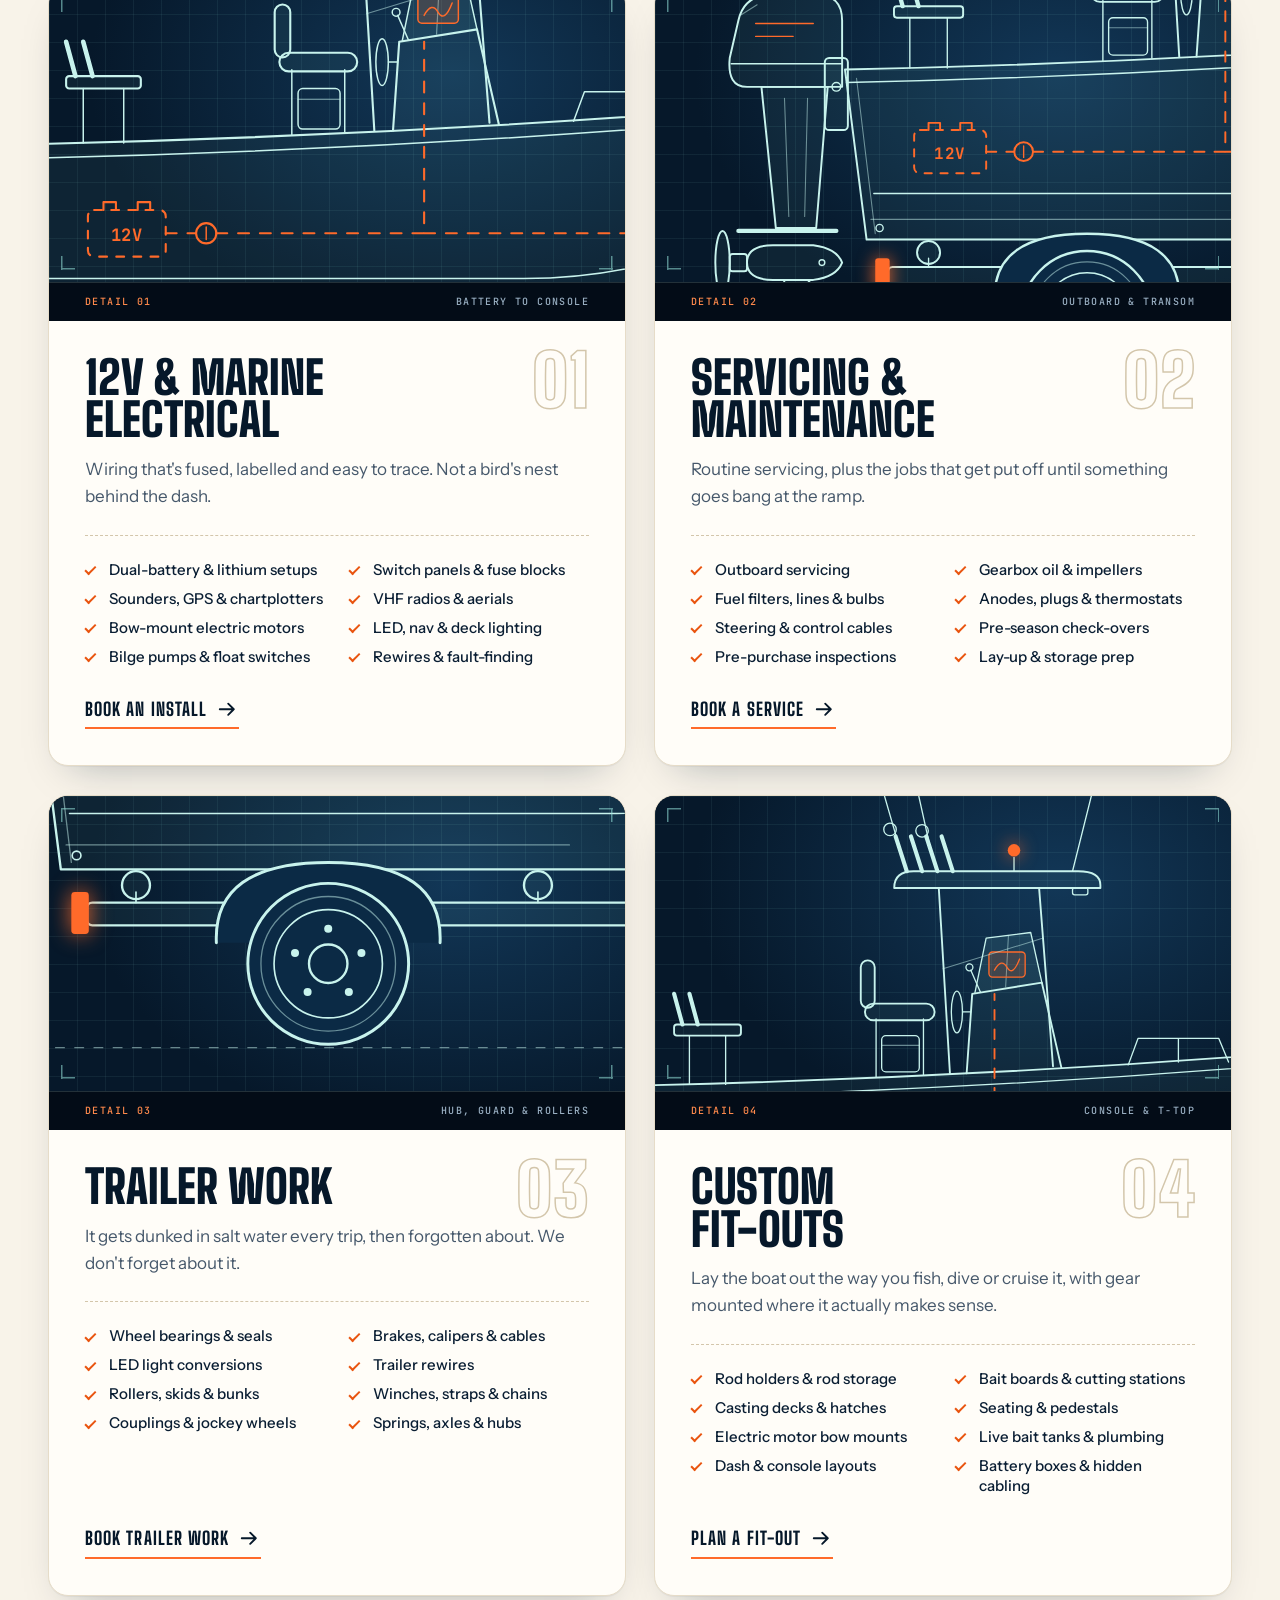
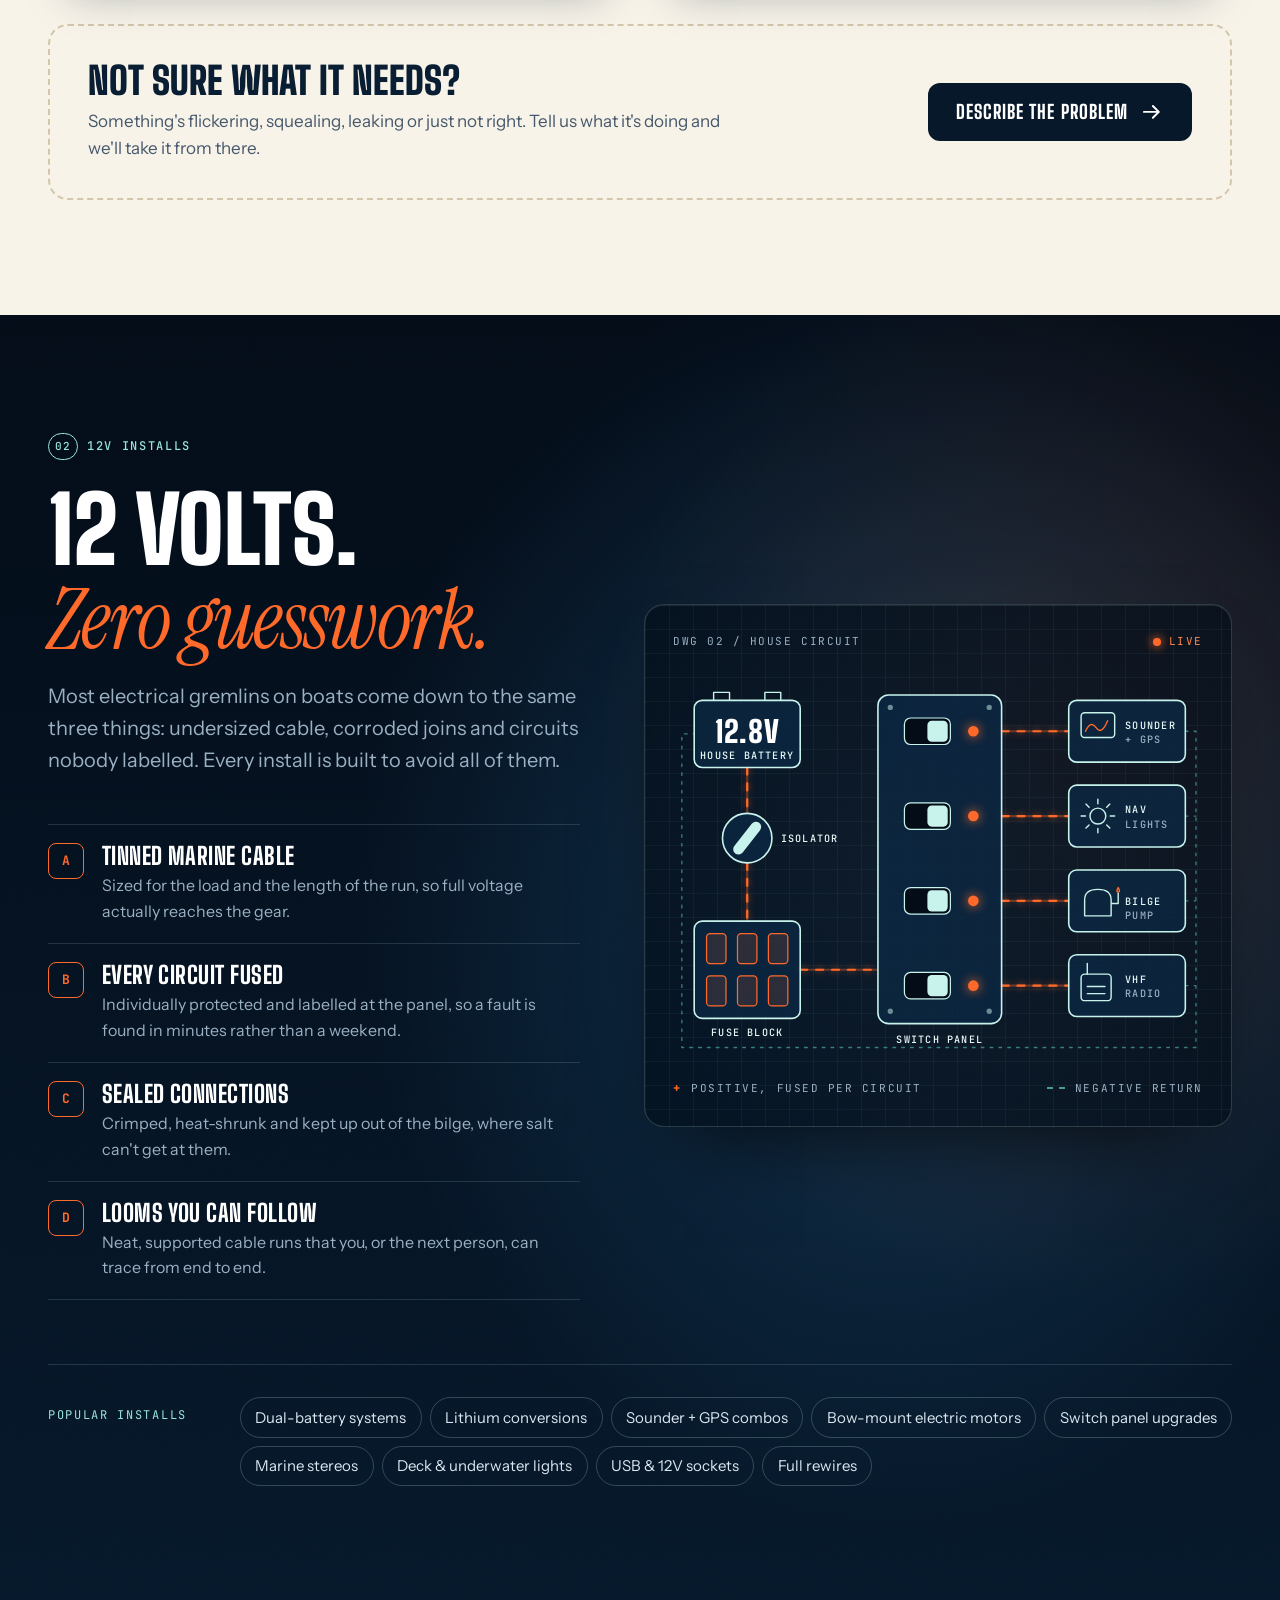
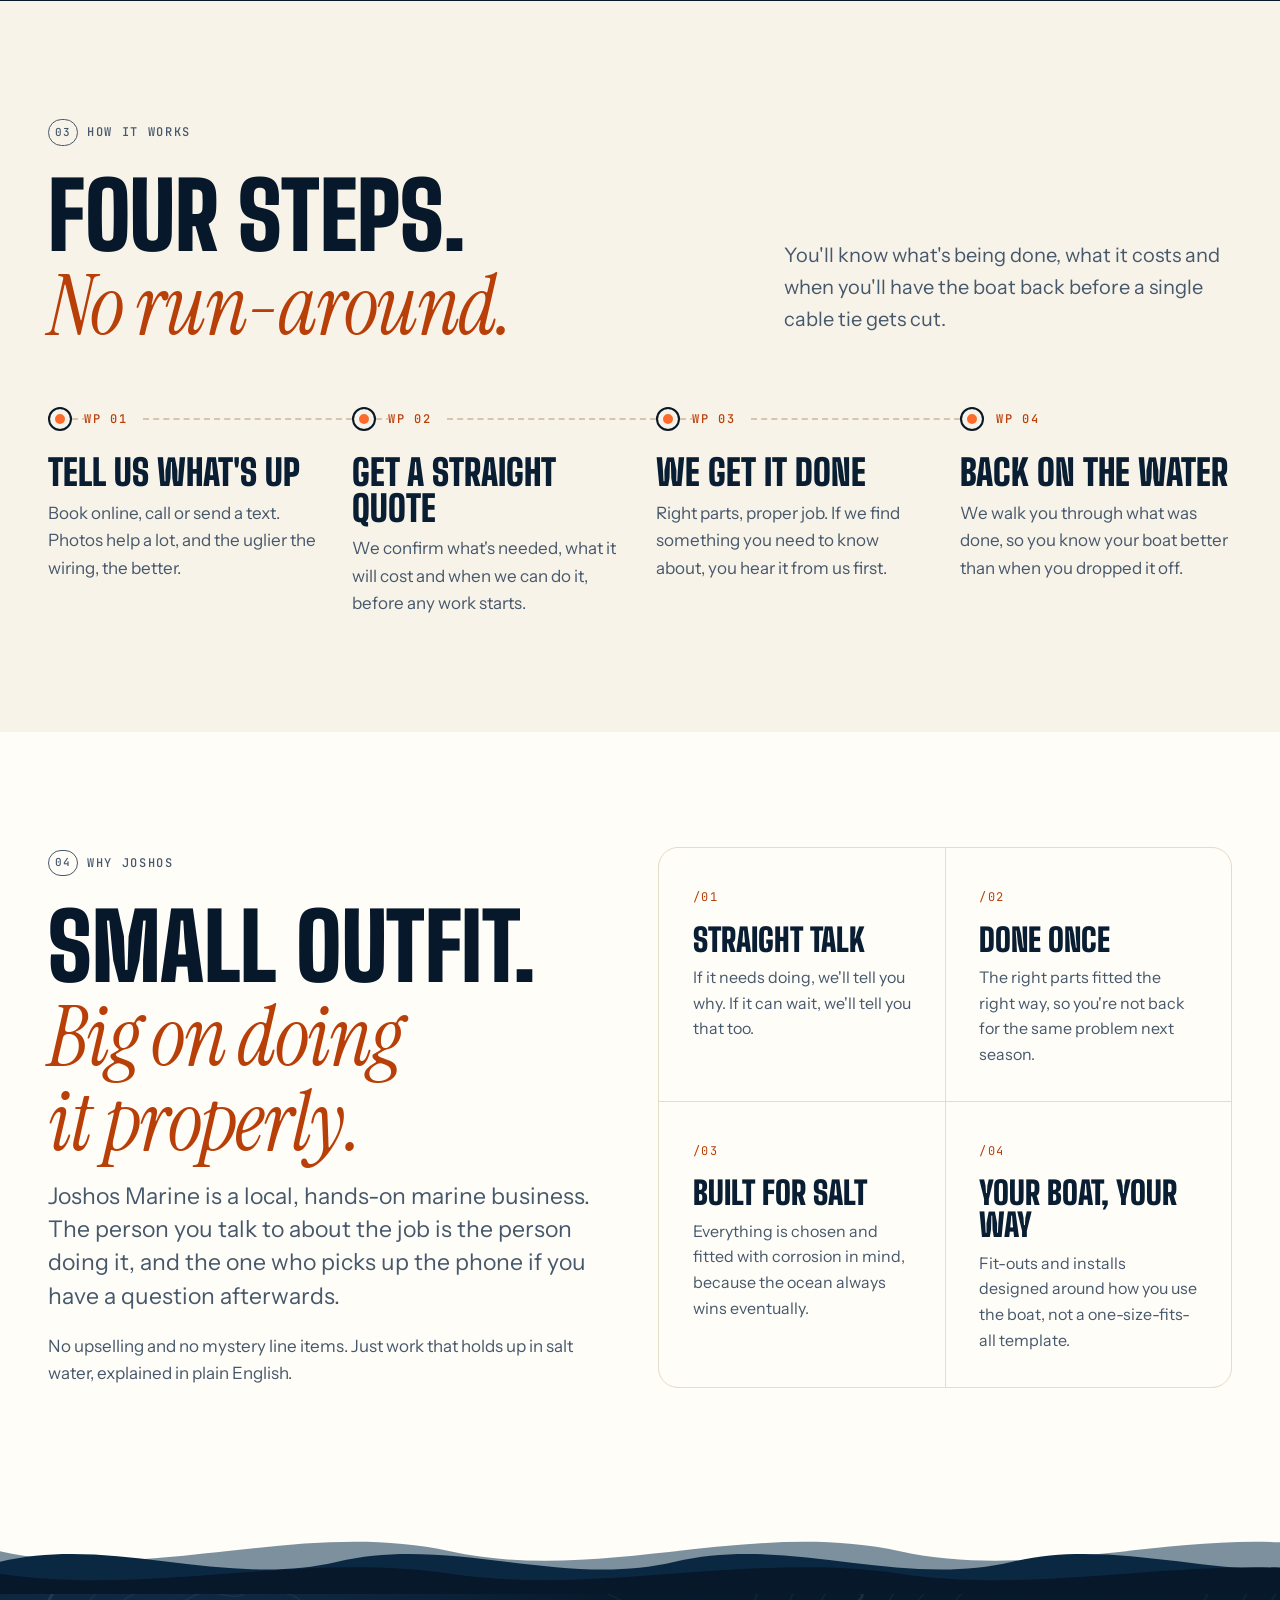
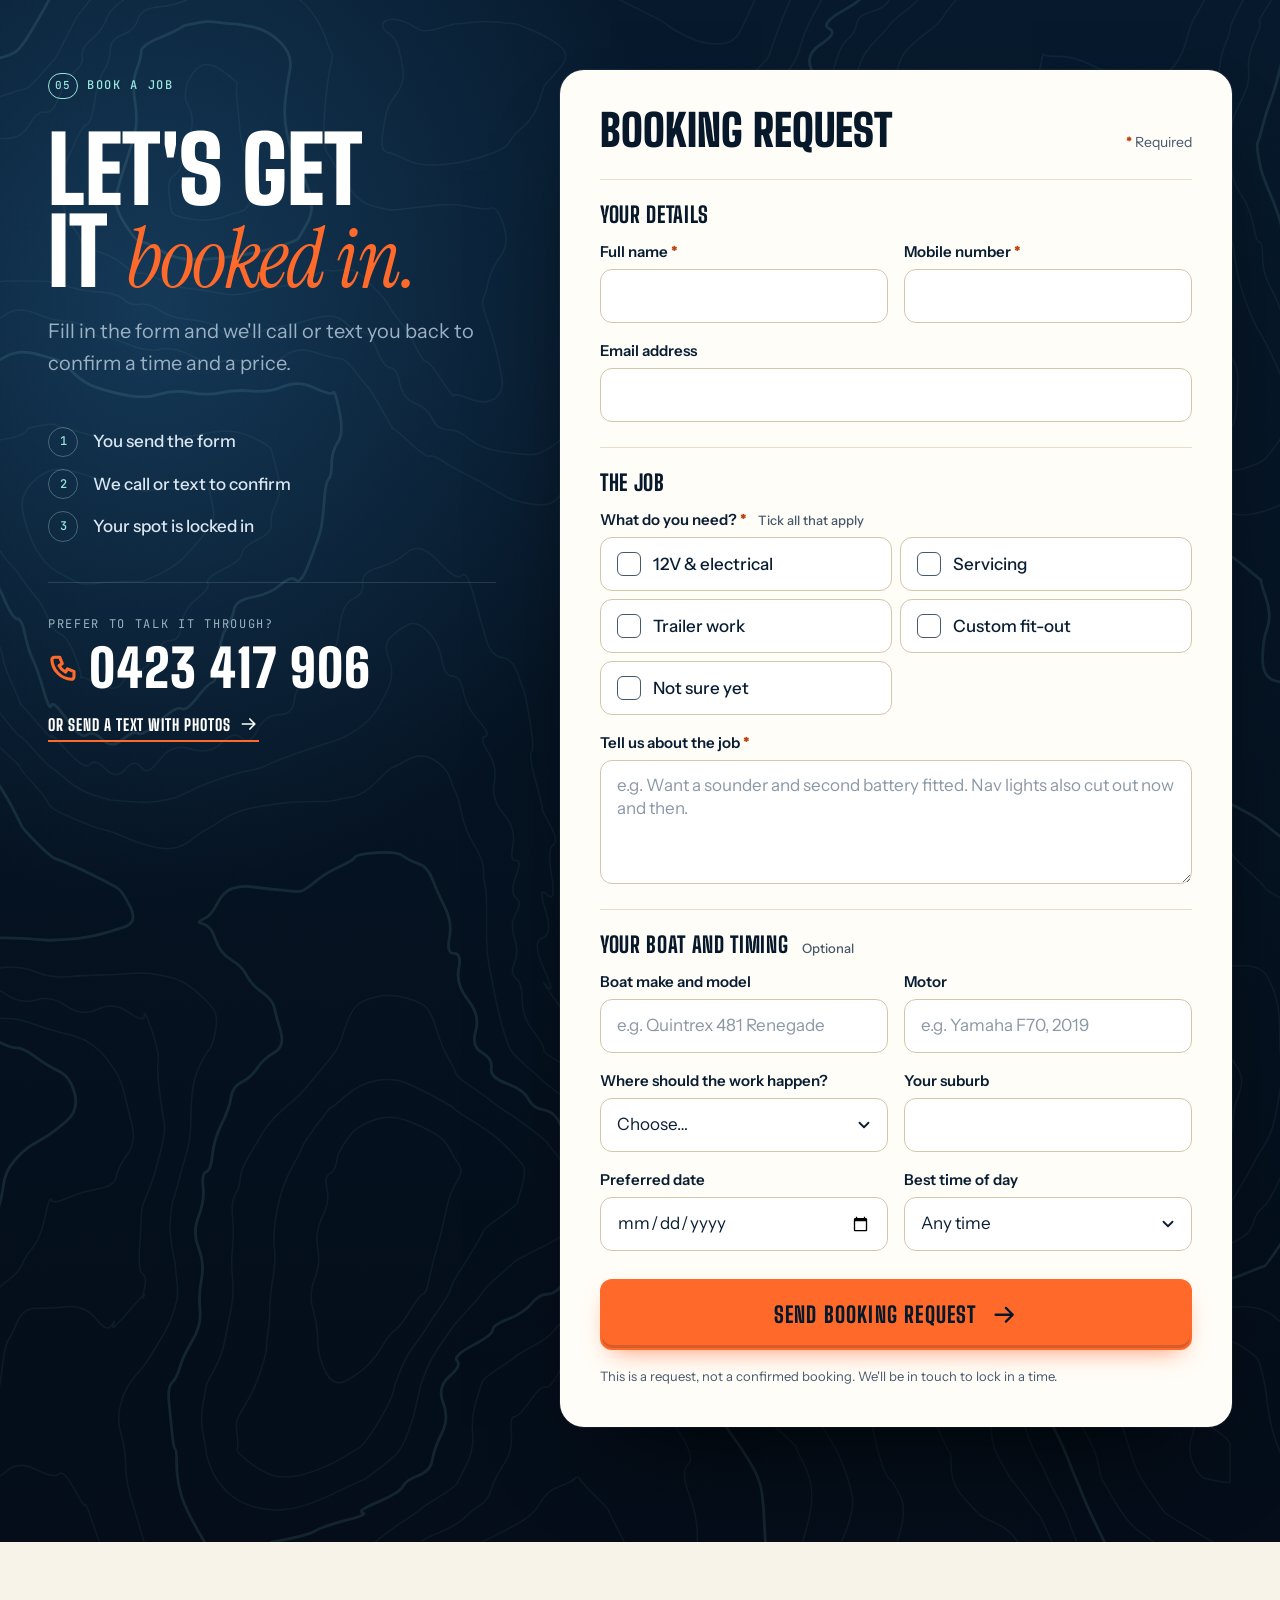
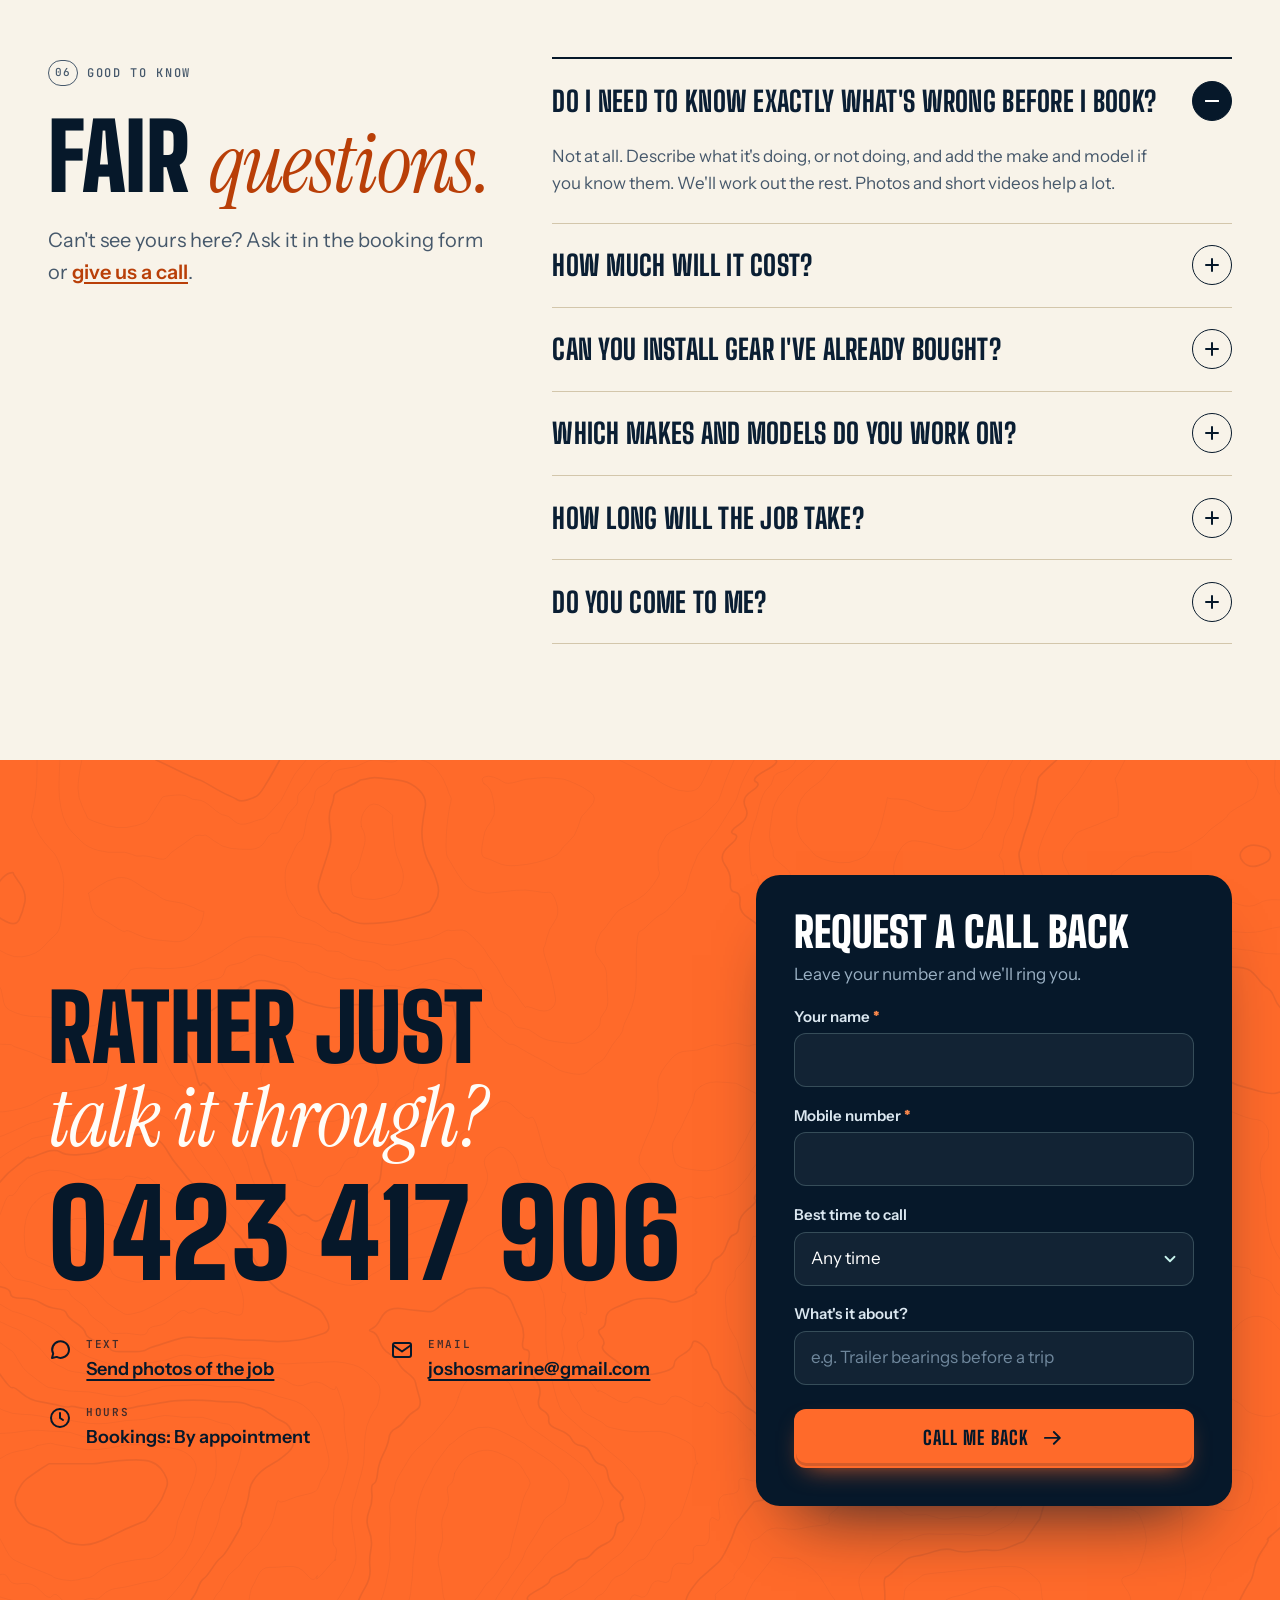
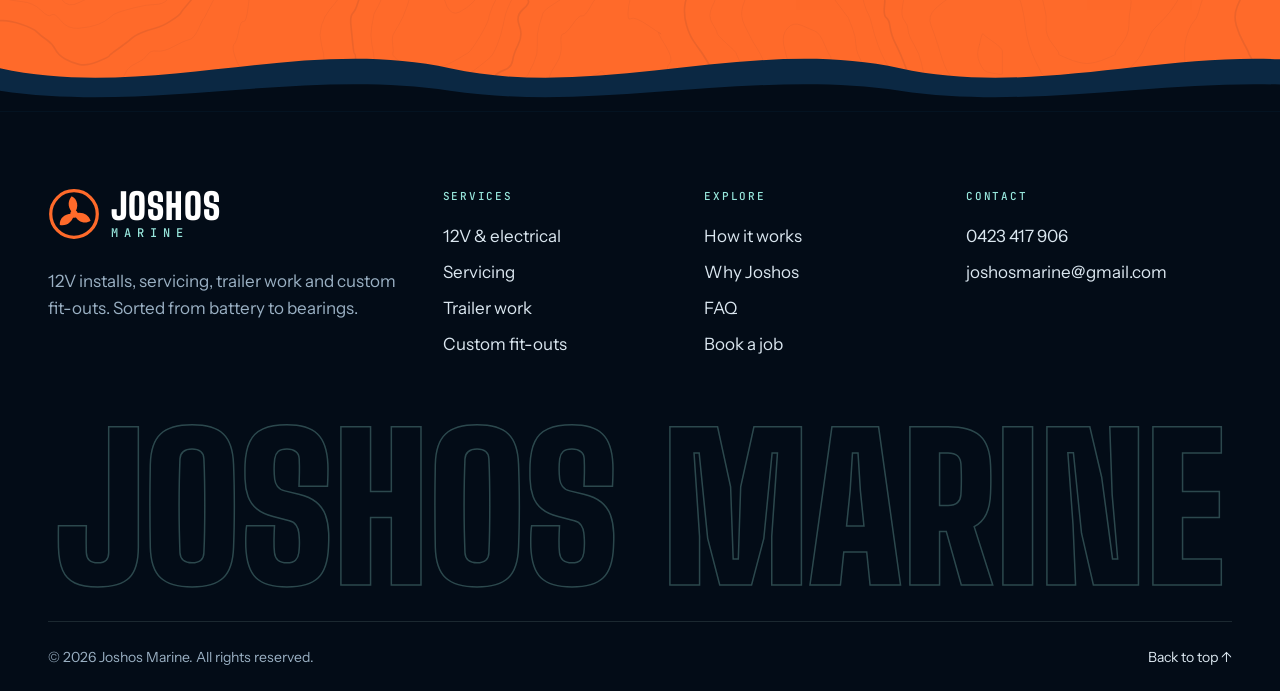
==== commit bbdefebf: "Replace the switch-panel wizard with a conventional booking form The three-step form opened on a dec" ====
--- a/index.html
+++ b/index.html
@@ -230,7 +230,7 @@
         <a class="header-call" href="tel:+61423417906" data-tel aria-label="Call Joshos Marine">
           <svg class="icon" aria-hidden="true"><use href="#i-phone"/></svg>
         </a>
-        <a class="btn btn--primary btn--sm header-book" href="#book">Book a job</a>
+        <a class="btn btn--primary btn--sm header-book" href="#booking">Book a job</a>
         <button class="nav-toggle" type="button" aria-expanded="false" aria-controls="mobile-menu" data-nav-toggle>
           <span class="nav-toggle__bars" aria-hidden="true"><span></span><span></span><span></span></span>
           <span class="visually-hidden" data-nav-toggle-label>Open menu</span>
@@ -251,7 +251,7 @@
       </ul>
     </nav>
     <div class="mobile-menu__foot">
-      <a class="btn btn--primary btn--block" href="#book">Book a job <svg class="icon" aria-hidden="true"><use href="#i-arrow"/></svg></a>
+      <a class="btn btn--primary btn--block" href="#booking">Book a job <svg class="icon" aria-hidden="true"><use href="#i-arrow"/></svg></a>
       <a class="btn btn--ghost btn--block" href="tel:+61423417906" data-tel>
         <svg class="icon" aria-hidden="true"><use href="#i-phone"/></svg>
         <span data-phone>0423 417 906</span>
@@ -290,7 +290,7 @@
           </p>
 
           <div class="hero__cta" data-reveal style="--d:.38s">
-            <a class="btn btn--primary btn--lg" href="#book">
+            <a class="btn btn--primary btn--lg" href="#booking">
               Book a job
               <svg class="icon" aria-hidden="true"><use href="#i-arrow"/></svg>
             </a>
@@ -396,7 +396,7 @@
                 <li>Bilge pumps &amp; float switches</li>
                 <li>Rewires &amp; fault-finding</li>
               </ul>
-              <a class="link-arrow" href="#book" data-book="12V &amp; electrical">Book an install <svg class="icon" aria-hidden="true"><use href="#i-arrow"/></svg></a>
+              <a class="link-arrow" href="#booking" data-book="12V &amp; electrical">Book an install <svg class="icon" aria-hidden="true"><use href="#i-arrow"/></svg></a>
             </div>
           </article>
 
@@ -419,7 +419,7 @@
                 <li>Pre-purchase inspections</li>
                 <li>Lay-up &amp; storage prep</li>
               </ul>
-              <a class="link-arrow" href="#book" data-book="Servicing">Book a service <svg class="icon" aria-hidden="true"><use href="#i-arrow"/></svg></a>
+              <a class="link-arrow" href="#booking" data-book="Servicing">Book a service <svg class="icon" aria-hidden="true"><use href="#i-arrow"/></svg></a>
             </div>
           </article>
 
@@ -442,7 +442,7 @@
                 <li>Couplings &amp; jockey wheels</li>
                 <li>Springs, axles &amp; hubs</li>
               </ul>
-              <a class="link-arrow" href="#book" data-book="Trailer work">Book trailer work <svg class="icon" aria-hidden="true"><use href="#i-arrow"/></svg></a>
+              <a class="link-arrow" href="#booking" data-book="Trailer work">Book trailer work <svg class="icon" aria-hidden="true"><use href="#i-arrow"/></svg></a>
             </div>
           </article>
 
@@ -465,7 +465,7 @@
                 <li>Dash &amp; console layouts</li>
                 <li>Battery boxes &amp; hidden cabling</li>
               </ul>
-              <a class="link-arrow" href="#book" data-book="Custom fit-out">Plan a fit-out <svg class="icon" aria-hidden="true"><use href="#i-arrow"/></svg></a>
+              <a class="link-arrow" href="#booking" data-book="Custom fit-out">Plan a fit-out <svg class="icon" aria-hidden="true"><use href="#i-arrow"/></svg></a>
             </div>
           </article>
         </div>
@@ -475,7 +475,7 @@
             <h3 class="notsure__title">Not sure what it needs?</h3>
             <p>Something's flickering, squealing, leaking or just not right. Tell us what it's doing and we'll take it from there.</p>
           </div>
-          <a class="btn btn--dark" href="#book" data-book="Not sure yet">Describe the problem <svg class="icon" aria-hidden="true"><use href="#i-arrow"/></svg></a>
+          <a class="btn btn--dark" href="#booking" data-book="Not sure yet">Describe the problem <svg class="icon" aria-hidden="true"><use href="#i-arrow"/></svg></a>
         </aside>
       </div>
     </section>
@@ -706,7 +706,7 @@
             No upselling and no mystery line items. Just work that holds up in salt water,
             explained in plain English.
           </p>
-          <a class="btn btn--dark" href="#book" data-reveal>Book a job <svg class="icon" aria-hidden="true"><use href="#i-arrow"/></svg></a>
+          <a class="btn btn--dark" href="#booking" data-reveal>Book a job <svg class="icon" aria-hidden="true"><use href="#i-arrow"/></svg></a>
         </div>
 
         <ul class="values">
@@ -746,208 +746,115 @@
       <div class="booking__bg" aria-hidden="true"><div class="contours"></div><div class="grain"></div></div>
 
       <div class="container booking__grid">
-        <div class="booking__intro">
+        <header class="booking__head">
           <p class="eyebrow eyebrow--light" data-reveal><span class="eyebrow__num">05</span>Book a job</p>
           <h2 class="display display--light" data-reveal>Let's get it <em>booked in.</em></h2>
           <p class="section-head__lede section-head__lede--light" data-reveal>
-            Tell us what you need and when suits. We'll come back to you to confirm a time and a price.
-            It takes about two minutes.
+            Fill in the form and we'll call or text you back to confirm a time and a price.
           </p>
-
-          <ul class="next" data-reveal>
-            <li><span>1</span>You send the details</li>
-            <li><span>2</span>We call or text to confirm</li>
-            <li><span>3</span>Your spot is locked in</li>
-          </ul>
-
-          <div class="booking__alt" data-reveal>
-            <p>Prefer to talk it through?</p>
-            <a class="booking__phone" href="tel:+61423417906" data-tel>
-              <svg class="icon" aria-hidden="true"><use href="#i-phone"/></svg>
-              <span data-phone>0423 417 906</span>
-            </a>
-            <a class="link-arrow link-arrow--light" href="sms:+61423417906" data-sms>Or send a text with photos <svg class="icon" aria-hidden="true"><use href="#i-arrow"/></svg></a>
-          </div>
-        </div>
-
-        <div class="booking__card" data-reveal style="--d:.1s">
+        </header>
+
+        <div class="booking__card" id="booking" data-reveal style="--d:.1s">
           <form class="form" id="booking-form" data-form="booking" data-subject="New booking request" novalidate>
-            <ol class="stepper" aria-label="Booking steps">
-              <li class="stepper__item is-current" data-stepper="1"><span>1</span>The job</li>
-              <li class="stepper__item" data-stepper="2"><span>2</span>The boat</li>
-              <li class="stepper__item" data-stepper="3"><span>3</span>Details</li>
-            </ol>
-
-            <!-- Step 1 -->
-            <fieldset class="step" data-step="1">
-              <legend class="step__legend" tabindex="-1">What needs doing?</legend>
-              <p class="step__hint">Flick on everything that applies.</p>
-
-              <div class="panel" role="group" aria-label="Services" data-required-group="services" data-error="Flick on at least one switch so we know what you're after.">
-                <i class="panel__screw" aria-hidden="true"></i><i class="panel__screw" aria-hidden="true"></i><i class="panel__screw" aria-hidden="true"></i><i class="panel__screw" aria-hidden="true"></i>
-                <label class="rocker">
-                  <input type="checkbox" name="services" value="12V &amp; electrical">
-                  <span class="rocker__switch" aria-hidden="true"><span></span></span>
-                  <span class="rocker__label">12V &amp; electrical</span>
-                  <span class="rocker__led" aria-hidden="true"></span>
-                </label>
-                <label class="rocker">
-                  <input type="checkbox" name="services" value="Servicing">
-                  <span class="rocker__switch" aria-hidden="true"><span></span></span>
-                  <span class="rocker__label">Servicing</span>
-                  <span class="rocker__led" aria-hidden="true"></span>
-                </label>
-                <label class="rocker">
-                  <input type="checkbox" name="services" value="Trailer work">
-                  <span class="rocker__switch" aria-hidden="true"><span></span></span>
-                  <span class="rocker__label">Trailer work</span>
-                  <span class="rocker__led" aria-hidden="true"></span>
-                </label>
-                <label class="rocker">
-                  <input type="checkbox" name="services" value="Custom fit-out">
-                  <span class="rocker__switch" aria-hidden="true"><span></span></span>
-                  <span class="rocker__label">Custom <span class="nb">fit-out</span></span>
-                  <span class="rocker__led" aria-hidden="true"></span>
-                </label>
-                <label class="rocker rocker--wide">
-                  <input type="checkbox" name="services" value="Not sure yet">
-                  <span class="rocker__switch" aria-hidden="true"><span></span></span>
-                  <span class="rocker__label">Not sure yet</span>
-                  <span class="rocker__led" aria-hidden="true"></span>
-                </label>
+            <div class="form__head">
+              <h3 class="form__title">Booking request</h3>
+              <p class="form__note"><span class="req" aria-hidden="true">*</span> Required</p>
+            </div>
+
+            <fieldset class="form__group">
+              <legend>Your details</legend>
+              <div class="field-row">
+                <div class="field">
+                  <label for="bk-name">Full name <span class="req" aria-hidden="true">*</span></label>
+                  <input id="bk-name" name="name" type="text" autocomplete="name" required data-error="Please enter your name.">
+                </div>
+                <div class="field">
+                  <label for="bk-phone">Mobile number <span class="req" aria-hidden="true">*</span></label>
+                  <input id="bk-phone" name="phone" type="tel" inputmode="tel" autocomplete="tel" required
+                    pattern="[\d\s+\-\(\)]{8,}" data-error="Please enter a phone number we can reach you on.">
+                </div>
               </div>
-              <p class="field__error" data-group-error="services" role="alert" hidden></p>
-
               <div class="field">
-                <label for="bk-details">Tell us about the job</label>
+                <label for="bk-email">Email address</label>
+                <input id="bk-email" name="email" type="email" autocomplete="email" data-error="That email address doesn't look quite right.">
+              </div>
+            </fieldset>
+
+            <fieldset class="form__group">
+              <legend>The job</legend>
+              <div class="field">
+                <span class="field__label" id="bk-services-label">What do you need? <span class="req" aria-hidden="true">*</span> <small>Tick all that apply</small></span>
+                <div class="checks" role="group" aria-labelledby="bk-services-label" data-required-group="services" data-error="Please tick at least one so we know what you're after.">
+                  <label class="check"><input type="checkbox" name="services" value="12V &amp; electrical"><span>12V &amp; electrical</span></label>
+                  <label class="check"><input type="checkbox" name="services" value="Servicing"><span>Servicing</span></label>
+                  <label class="check"><input type="checkbox" name="services" value="Trailer work"><span>Trailer work</span></label>
+                  <label class="check"><input type="checkbox" name="services" value="Custom fit-out"><span>Custom fit-out</span></label>
+                  <label class="check"><input type="checkbox" name="services" value="Not sure yet"><span>Not sure yet</span></label>
+                </div>
+                <p class="field__error" data-group-error="services" role="alert" hidden></p>
+              </div>
+              <div class="field">
+                <label for="bk-details">Tell us about the job <span class="req" aria-hidden="true">*</span></label>
                 <textarea id="bk-details" name="details" rows="4" required
                   placeholder="e.g. Want a sounder and second battery fitted. Nav lights also cut out now and then."
-                  data-error="A sentence or two about the job helps us quote it properly."></textarea>
-              </div>
-
-              <div class="step__nav">
-                <span class="step__count">Step 1 of 3</span>
-                <button class="btn btn--primary" type="button" data-next>The boat <svg class="icon" aria-hidden="true"><use href="#i-arrow"/></svg></button>
+                  data-error="Please add a sentence or two about the job so we can quote it properly."></textarea>
               </div>
             </fieldset>
 
-            <!-- Step 2 -->
-            <fieldset class="step" data-step="2">
-              <legend class="step__legend" tabindex="-1">About the boat</legend>
-              <p class="step__hint">Rough details are fine. Skip anything you don't know.</p>
-
+            <fieldset class="form__group">
+              <legend>Your boat and timing <small>Optional</small></legend>
               <div class="field-row">
                 <div class="field">
-                  <label for="bk-boat">Boat make &amp; model <span class="opt">optional</span></label>
+                  <label for="bk-boat">Boat make and model</label>
                   <input id="bk-boat" name="boat" type="text" autocomplete="off" placeholder="e.g. Quintrex 481 Renegade">
                 </div>
                 <div class="field">
-                  <label for="bk-length">Length <span class="opt">optional</span></label>
-                  <select id="bk-length" name="length">
+                  <label for="bk-motor">Motor</label>
+                  <input id="bk-motor" name="motor" type="text" autocomplete="off" placeholder="e.g. Yamaha F70, 2019">
+                </div>
+              </div>
+              <div class="field-row">
+                <div class="field">
+                  <label for="bk-location">Where should the work happen?</label>
+                  <select id="bk-location" name="location">
                     <option value="">Choose…</option>
-                    <option>Under 4 m</option>
-                    <option>4 – 5 m</option>
-                    <option>5 – 6 m</option>
-                    <option>6 – 7 m</option>
-                    <option>Over 7 m</option>
-                    <option>Trailer only</option>
+                    <option>I'll bring it in</option>
+                    <option>Come to me</option>
+                    <option>Not sure</option>
+                  </select>
+                </div>
+                <div class="field">
+                  <label for="bk-suburb">Your suburb</label>
+                  <input id="bk-suburb" name="suburb" type="text" autocomplete="address-level2">
+                </div>
+              </div>
+              <div class="field-row">
+                <div class="field">
+                  <label for="bk-date">Preferred date</label>
+                  <input id="bk-date" name="date" type="date" data-min-today>
+                </div>
+                <div class="field">
+                  <label for="bk-time">Best time of day</label>
+                  <select id="bk-time" name="time">
+                    <option value="">Any time</option>
+                    <option>Morning</option>
+                    <option>Afternoon</option>
                   </select>
                 </div>
               </div>
-
-              <div class="field">
-                <label for="bk-motor">Motor <span class="opt">optional</span></label>
-                <input id="bk-motor" name="motor" type="text" autocomplete="off" placeholder="e.g. Yamaha F70, 2019">
-              </div>
-
-              <div class="field">
-                <span class="field__label" id="bk-where-label">Where should the work happen?</span>
-                <div class="segmented" role="radiogroup" aria-labelledby="bk-where-label">
-                  <label><input type="radio" name="location" value="I'll bring it to you" checked><span>I'll bring it in</span></label>
-                  <label><input type="radio" name="location" value="Come to me"><span>Come to me</span></label>
-                  <label><input type="radio" name="location" value="Not sure"><span>Not sure</span></label>
-                </div>
-              </div>
-
-              <div class="field-row">
-                <div class="field">
-                  <label for="bk-suburb">Your suburb <span class="opt">optional</span></label>
-                  <input id="bk-suburb" name="suburb" type="text" autocomplete="address-level2" placeholder="Where the boat lives">
-                </div>
-                <div class="field">
-                  <label for="bk-date">Preferred date <span class="opt">optional</span></label>
-                  <input id="bk-date" name="date" type="date" data-min-today>
-                </div>
-              </div>
-
-              <div class="field">
-                <span class="field__label" id="bk-time-label">Best time of day</span>
-                <div class="segmented" role="radiogroup" aria-labelledby="bk-time-label">
-                  <label><input type="radio" name="time" value="Morning"><span>Morning</span></label>
-                  <label><input type="radio" name="time" value="Afternoon"><span>Afternoon</span></label>
-                  <label><input type="radio" name="time" value="Flexible" checked><span>Flexible</span></label>
-                </div>
-              </div>
-
-              <div class="step__nav">
-                <button class="btn btn--quiet" type="button" data-prev>Back</button>
-                <span class="step__count">Step 2 of 3</span>
-                <button class="btn btn--primary" type="button" data-next>Your details <svg class="icon" aria-hidden="true"><use href="#i-arrow"/></svg></button>
-              </div>
             </fieldset>
 
-            <!-- Step 3 -->
-            <fieldset class="step" data-step="3">
-              <legend class="step__legend" tabindex="-1">Where do we reach you?</legend>
-              <p class="step__hint">Only used to sort out this booking.</p>
-
-              <div class="field-row">
-                <div class="field">
-                  <label for="bk-name">Your name</label>
-                  <input id="bk-name" name="name" type="text" autocomplete="name" required data-error="We'll need a name to put on the job.">
-                </div>
-                <div class="field">
-                  <label for="bk-phone">Mobile</label>
-                  <input id="bk-phone" name="phone" type="tel" inputmode="tel" autocomplete="tel" required
-                    pattern="[\d\s+\-\(\)]{8,}" data-error="Pop in a phone number we can reach you on.">
-                </div>
-              </div>
-
-              <div class="field">
-                <label for="bk-email">Email <span class="opt">optional</span></label>
-                <input id="bk-email" name="email" type="email" autocomplete="email" data-error="That email doesn't look quite right.">
-              </div>
-
-              <div class="field">
-                <span class="field__label" id="bk-contact-label">Best way to reach you</span>
-                <div class="segmented" role="radiogroup" aria-labelledby="bk-contact-label">
-                  <label><input type="radio" name="contact" value="Call" checked><span>Call</span></label>
-                  <label><input type="radio" name="contact" value="Text"><span>Text</span></label>
-                  <label><input type="radio" name="contact" value="Email"><span>Email</span></label>
-                </div>
-              </div>
-
-              <div class="summary" data-summary hidden>
-                <p class="summary__title">Your request</p>
-                <dl data-summary-list></dl>
-              </div>
-
-              <div class="hp" aria-hidden="true">
-                <label>Leave this field empty <input type="text" name="company_website" tabindex="-1" autocomplete="off"></label>
-              </div>
-
-              <p class="form__status" data-status role="alert" hidden></p>
-
-              <div class="step__nav">
-                <button class="btn btn--quiet" type="button" data-prev>Back</button>
-                <span class="step__count">Step 3 of 3</span>
-                <button class="btn btn--primary" type="submit" data-submit>
-                  <span data-submit-label>Send request</span>
-                  <svg class="icon" aria-hidden="true"><use href="#i-arrow"/></svg>
-                </button>
-              </div>
-              <p class="form__fine">This is a booking request, not a confirmed time. We'll be in touch to lock it in.</p>
-            </fieldset>
+            <div class="hp" aria-hidden="true">
+              <label>Leave this field empty <input type="text" name="company_website" tabindex="-1" autocomplete="off"></label>
+            </div>
+
+            <p class="form__status" data-status role="alert" hidden></p>
+
+            <button class="btn btn--primary btn--lg btn--block form__submit" type="submit" data-submit>
+              <span data-submit-label>Send booking request</span>
+              <svg class="icon" aria-hidden="true"><use href="#i-arrow"/></svg>
+            </button>
+            <p class="form__fine">This is a request, not a confirmed booking. We'll be in touch to lock in a time.</p>
 
             <noscript>
               <p class="form__status is-error">The booking form needs JavaScript. Please call or text us instead and we'll sort it out.</p>
@@ -968,6 +875,23 @@
             </div>
           </div>
         </div>
+
+        <aside class="booking__aside">
+          <ul class="next" data-reveal>
+            <li><span>1</span>You send the form</li>
+            <li><span>2</span>We call or text to confirm</li>
+            <li><span>3</span>Your spot is locked in</li>
+          </ul>
+
+          <div class="booking__alt" data-reveal>
+            <p>Prefer to talk it through?</p>
+            <a class="booking__phone" href="tel:+61423417906" data-tel>
+              <svg class="icon" aria-hidden="true"><use href="#i-phone"/></svg>
+              <span data-phone>0423 417 906</span>
+            </a>
+            <a class="link-arrow link-arrow--light" href="sms:+61423417906" data-sms>Or send a text with photos <svg class="icon" aria-hidden="true"><use href="#i-arrow"/></svg></a>
+          </div>
+        </aside>
       </div>
     </section>
 
@@ -1053,11 +977,11 @@
             <p class="callback__lede">Leave your number and we'll ring you.</p>
 
             <div class="field">
-              <label for="cb-name">Your name</label>
+              <label for="cb-name">Your name <span class="req" aria-hidden="true">*</span></label>
               <input id="cb-name" name="name" type="text" autocomplete="name" required data-error="Who should we ask for?">
             </div>
             <div class="field">
-              <label for="cb-phone">Mobile</label>
+              <label for="cb-phone">Mobile number <span class="req" aria-hidden="true">*</span></label>
               <input id="cb-phone" name="phone" type="tel" inputmode="tel" autocomplete="tel" required
                 pattern="[\d\s+\-\(\)]{8,}" data-error="Pop in a number we can call you on.">
             </div>
@@ -1072,7 +996,7 @@
               </select>
             </div>
             <div class="field">
-              <label for="cb-about">What's it about? <span class="opt">optional</span></label>
+              <label for="cb-about">What's it about?</label>
               <input id="cb-about" name="details" type="text" placeholder="e.g. Trailer bearings before a trip">
             </div>
 
@@ -1144,7 +1068,7 @@
             <li><a href="#process">How it works</a></li>
             <li><a href="#about">Why Joshos</a></li>
             <li><a href="#faq">FAQ</a></li>
-            <li><a href="#book">Book a job</a></li>
+            <li><a href="#booking">Book a job</a></li>
           </ul>
         </nav>
 
@@ -1171,7 +1095,7 @@
   <div class="quickbar" data-quickbar>
     <a href="tel:+61423417906" data-tel><svg class="icon" aria-hidden="true"><use href="#i-phone"/></svg>Call</a>
     <a href="sms:+61423417906" data-sms><svg class="icon" aria-hidden="true"><use href="#i-chat"/></svg>Text</a>
-    <a class="quickbar__book" href="#book"><svg class="icon" aria-hidden="true"><use href="#i-calendar"/></svg>Book</a>
+    <a class="quickbar__book" href="#booking"><svg class="icon" aria-hidden="true"><use href="#i-calendar"/></svg>Book</a>
   </div>
 </body>
 </html>
--- a/css/styles.css
+++ b/css/styles.css
@@ -681,7 +681,7 @@
   background: var(--paper);
   box-shadow: var(--shadow-card);
   overflow: hidden;
-  scroll-margin-top: calc(var(--header-h) + 20px);
+  scroll-margin-top: 8px;
   transition: transform .45s var(--ease-out), box-shadow .45s var(--ease-out), border-color .3s;
 }
 .svc:hover { transform: translateY(-6px); border-color: var(--ink-900); box-shadow: 0 30px 60px -30px rgba(10, 30, 51, .55); }
@@ -951,13 +951,20 @@
     radial-gradient(60% 55% at 12% 20%, rgba(29, 76, 114, .6), transparent 70%),
     linear-gradient(180deg, var(--ink-900), var(--ink-950));
 }
-.booking__grid { display: grid; gap: clamp(2.5rem, 5vw, 4.5rem); align-items: start; }
+.booking__grid { display: grid; gap: clamp(1.75rem, 4vw, 3rem) clamp(2.5rem, 5vw, 4.5rem); align-items: start; }
+.booking__head .section-head__lede { margin-top: 1.1rem; }
 @media (min-width: 1000px) {
-  .booking__grid { grid-template-columns: minmax(0, .82fr) minmax(0, 1.18fr); }
-  .booking__intro { position: sticky; top: calc(var(--header-h) + 2rem); }
-}
-
-.next { display: grid; gap: .75rem; margin-top: 2.25rem; }
+  .booking__grid {
+    grid-template-columns: minmax(0, .8fr) minmax(0, 1.2fr);
+    grid-template-areas: "head card" "aside card";
+    grid-template-rows: auto 1fr;
+  }
+  .booking__head { grid-area: head; }
+  .booking__card { grid-area: card; }
+  .booking__aside { grid-area: aside; position: sticky; top: calc(var(--header-h) + 2rem); }
+}
+
+.next { display: grid; gap: .75rem; }
 .next li { display: flex; align-items: center; gap: .9rem; font-weight: 500; color: var(--text-light); }
 .next span {
   display: grid; place-items: center; width: 1.9rem; height: 1.9rem; flex: none;
@@ -988,119 +995,64 @@
   box-shadow: 0 50px 100px -50px rgba(0, 0, 0, .9), 0 0 0 1px rgba(255, 255, 255, .06);
 }
 
-.stepper { display: grid; grid-template-columns: repeat(3, 1fr); gap: .5rem; margin-bottom: clamp(1.5rem, 3vw, 2rem); }
-.stepper__item {
-  position: relative; display: flex; align-items: center; gap: .55rem;
-  padding-top: .8rem;
-  font-family: var(--font-mono); font-size: .6875rem; font-weight: 500; letter-spacing: .1em; text-transform: uppercase;
-  color: var(--text-soft);
-}
-.stepper__item::before, .stepper__item::after {
-  content: ""; position: absolute; left: 0; top: 0; height: 4px; border-radius: 4px;
-}
-.stepper__item::before { right: 0; background: var(--sand-200); }
-.stepper__item::after { width: 0; background: var(--signal-500); transition: width .5s var(--ease-out); }
-.stepper__item.is-current::after, .stepper__item.is-done::after { width: 100%; }
-.stepper__item.is-current, .stepper__item.is-done { color: var(--ink-900); }
-.stepper__item span {
-  display: grid; place-items: center; width: 1.5rem; height: 1.5rem; flex: none; border-radius: 50%;
-  background: var(--sand-100); color: var(--text-soft); font-weight: 700;
-  transition: background-color .3s, color .3s;
-}
-.stepper__item.is-current span { background: var(--ink-900); color: #fff; }
-.stepper__item.is-done span { background: var(--signal-500); color: var(--ink-900); }
-@media (max-width: 479px) { .stepper__item { font-size: .625rem; letter-spacing: .04em; gap: .4rem; } }
-
-/* With JS on, only the current step shows. Without it, all three stack. */
-.js .step:not(.is-active) { display: none; }
-.js .step.is-active { animation: step-in .45s var(--ease-out); }
-html:not(.js) .step + .step { margin-top: 2.5rem; }
-html:not(.js) .step__nav [data-next], html:not(.js) .step__nav [data-prev], html:not(.js) .step__count, html:not(.js) .stepper { display: none; }
-
-.step__legend {
-  display: block; width: 100%; padding: 0;
+/* form header and groups */
+.form__head { display: flex; align-items: baseline; justify-content: space-between; gap: 1rem; }
+.form__title {
   font-family: var(--font-display); font-weight: 900;
   font-size: clamp(2rem, 1.6rem + 1.8vw, 2.75rem); line-height: .95; text-transform: uppercase;
   color: var(--ink-900);
 }
-.step__legend:focus { outline: none; }
-.step__hint { margin-top: .5rem; color: var(--text-soft); }
-.step__nav {
-  display: flex; align-items: center; justify-content: space-between; gap: .75rem;
-  margin-top: 1.75rem;
-}
-.step__nav > :last-child { margin-left: auto; }
-.step__count { font-family: var(--font-mono); font-size: .6875rem; letter-spacing: .12em; text-transform: uppercase; color: var(--text-soft); }
-@media (max-width: 479px) { .step__count { display: none; } }
-
-/* the switch panel */
-.panel {
-  position: relative; display: grid; grid-template-columns: repeat(2, minmax(0, 1fr)); gap: .6rem;
-  margin-top: 1.4rem; padding: 1.5rem 1.1rem;
-  border-radius: 16px;
-  background:
-    linear-gradient(180deg, rgba(255, 255, 255, .06), transparent 30%),
-    var(--ink-900);
-  box-shadow: inset 0 0 0 1px rgba(255, 255, 255, .08), inset 0 -8px 20px rgba(0, 0, 0, .35), 0 14px 30px -18px rgba(6, 24, 42, .7);
-}
-.panel__screw {
-  position: absolute; width: 9px; height: 9px; border-radius: 50%;
-  background: radial-gradient(circle at 35% 30%, #c7d6e2, #5f7890 70%);
-  box-shadow: inset 0 0 0 1px rgba(0, 0, 0, .35);
-}
-.panel__screw::after { content: ""; position: absolute; inset: 4px 1px; background: rgba(6, 24, 42, .7); transform: rotate(35deg); }
-.panel__screw:nth-of-type(1) { left: 8px; top: 8px; }
-.panel__screw:nth-of-type(2) { right: 8px; top: 8px; }
-.panel__screw:nth-of-type(3) { left: 8px; bottom: 8px; }
-.panel__screw:nth-of-type(4) { right: 8px; bottom: 8px; }
-
-.rocker {
-  position: relative; display: flex; align-items: center; gap: .8rem;
-  min-height: 62px; padding: .7rem .85rem;
-  border: 1px solid rgba(200, 243, 237, .14); border-radius: 12px;
-  background: rgba(255, 255, 255, .03);
-  color: var(--text-light); cursor: pointer;
-  transition: border-color .25s, background-color .25s, color .25s;
-  -webkit-tap-highlight-color: transparent;
-}
-.rocker--wide { grid-column: 1 / -1; }
-.rocker input { position: absolute; opacity: 0; inset: 0; width: 100%; height: 100%; margin: 0; cursor: pointer; }
-.rocker__switch {
-  position: relative; flex: none; width: 46px; height: 30px; border-radius: 8px;
-  background: #020a13;
-  box-shadow: inset 0 2px 5px rgba(0, 0, 0, .8), 0 1px 0 rgba(255, 255, 255, .08);
-  overflow: hidden;
-}
-.rocker__switch span {
-  position: absolute; inset: 3px; border-radius: 5px;
-  background: linear-gradient(90deg, #233b52 0 50%, #40607c 50% 100%);
-  box-shadow: inset 0 1px 0 rgba(255, 255, 255, .22);
-  transition: background .25s, transform .25s var(--ease-out);
-}
-.rocker__switch span::after {
-  content: ""; position: absolute; top: 5px; bottom: 5px; left: 7px; width: 2px; border-radius: 2px;
-  background: rgba(255, 255, 255, .35);
-  transition: left .25s var(--ease-out), background-color .25s;
-}
-.rocker__label {
-  font-family: var(--font-display); font-weight: 800; font-size: 1.1875rem; line-height: 1.05;
-  letter-spacing: .04em; text-transform: uppercase;
-}
-.rocker__led {
-  width: 9px; height: 9px; margin-left: auto; flex: none; border-radius: 50%;
-  background: #1a2f44; box-shadow: inset 0 1px 2px rgba(0, 0, 0, .6);
-  transition: background-color .2s, box-shadow .2s;
-}
-.rocker:hover { border-color: rgba(200, 243, 237, .4); }
-.rocker:has(input:checked) { border-color: var(--signal-500); background: rgba(255, 106, 42, .1); color: #fff; }
-.rocker input:checked ~ .rocker__switch span { background: linear-gradient(90deg, #ffa066 0 50%, #e9540f 50% 100%); }
-.rocker input:checked ~ .rocker__switch span::after { left: calc(100% - 9px); background: rgba(6, 24, 42, .55); }
-.rocker input:checked ~ .rocker__led { background: var(--signal-500); box-shadow: 0 0 0 3px rgba(255, 106, 42, .2), 0 0 12px 2px rgba(255, 106, 42, .9); }
-.rocker:has(input:focus-visible) { outline: 3px solid var(--signal-500); outline-offset: 2px; }
-.panel.is-invalid { box-shadow: 0 0 0 3px #d92d20; }
-@media (max-width: 439px) {
-  .panel { grid-template-columns: 1fr; }
-}
+.form__note { font-size: .875rem; color: var(--text-soft); white-space: nowrap; }
+.req { color: var(--signal-700); font-weight: 700; }
+.form--dark .req { color: var(--signal-400); }
+
+.form__group { margin-top: 1.6rem; padding-top: 1.4rem; border-top: 1px solid var(--sand-200); }
+.form__group legend {
+  float: left; width: 100%; padding: 0;
+  font-family: var(--font-display); font-weight: 800; font-size: 1.375rem; line-height: 1.1;
+  letter-spacing: .03em; text-transform: uppercase; color: var(--ink-900);
+  margin-bottom: .95rem;
+}
+.form__group legend + * { clear: both; }
+.form__group legend small, .field__label small {
+  margin-left: .5rem;
+  font-family: var(--font-body); font-size: .8125rem; font-weight: 500; letter-spacing: 0; text-transform: none;
+  color: var(--text-soft);
+}
+.form__group > legend + .field, .form__group > legend + .field-row > .field { margin-top: 0; }
+@media (max-width: 619px) { .form__group > legend + .field-row > .field + .field { margin-top: 1.15rem; } }
+
+/* tick boxes */
+.checks { display: grid; gap: .5rem; }
+@media (min-width: 480px) { .checks { grid-template-columns: repeat(2, minmax(0, 1fr)); } }
+.field .check {
+  display: flex; align-items: center; gap: .75rem;
+  min-height: 54px; padding: .65rem 1rem;
+  border: 1.5px solid var(--sand-300); border-radius: var(--radius-sm);
+  background: #fff; cursor: pointer;
+  font-size: 1.0625rem; font-weight: 500; color: var(--text);
+  transition: border-color .2s, background-color .2s, box-shadow .2s;
+}
+.check:hover { border-color: var(--text-soft); }
+.field .check input {
+  display: grid; place-content: center;
+  width: 24px; height: 24px; min-height: 0; flex: none; margin: 0; padding: 0;
+  border: 1.5px solid var(--text-soft); border-radius: 6px; background: #fff; cursor: pointer;
+}
+.field .check input::after {
+  content: ""; width: 12px; height: 7px;
+  border: solid #fff; border-width: 0 0 2.5px 2.5px;
+  transform: translateY(-1.5px) rotate(-45deg) scale(0);
+  transition: transform .15s var(--ease-out);
+}
+.field .check input:checked { background: var(--ink-900); border-color: var(--ink-900); }
+.field .check input:checked::after { transform: translateY(-1.5px) rotate(-45deg) scale(1); }
+.field .check input:focus { box-shadow: none; }
+.check:has(input:checked) { border-color: var(--ink-900); background: var(--sand-50); box-shadow: inset 0 0 0 1px var(--ink-900); }
+.check:has(input:focus-visible) { outline: 3px solid var(--signal-500); outline-offset: 2px; }
+.checks.is-invalid .check { border-color: #d92d20; background: #fff7f5; }
+
+.form__submit { margin-top: 1.75rem; }
 
 /* fields */
 .form { display: block; }
@@ -1109,11 +1061,10 @@
 @media (min-width: 620px) { .field-row { grid-template-columns: repeat(2, minmax(0, 1fr)); } }
 
 .field label, .field__label {
-  display: flex; align-items: baseline; justify-content: space-between; gap: .5rem;
-  font-family: var(--font-mono); font-size: .6875rem; font-weight: 500; letter-spacing: .12em; text-transform: uppercase;
-  color: var(--text-soft);
-}
-.opt { font-size: .92em; letter-spacing: .08em; opacity: .7; text-transform: none; }
+  display: block;
+  font-size: .9375rem; font-weight: 600; line-height: 1.3;
+  color: var(--text);
+}
 
 .field input, .field select, .field textarea {
   width: 100%; min-height: 54px; padding: .8rem 1rem;
@@ -1143,25 +1094,6 @@
 }
 .field__error::before { content: "!"; display: grid; place-items: center; width: 1.1rem; height: 1.1rem; flex: none; border-radius: 50%; background: #d92d20; color: #fff; font-size: .75rem; }
 .field .field__error { margin-top: 0; }
-
-.segmented { display: grid; grid-template-columns: repeat(3, minmax(0, 1fr)); gap: .4rem; padding: .3rem; border-radius: var(--radius-sm); background: var(--sand-100); }
-.segmented label { position: relative; display: block; cursor: pointer; }
-.segmented input { position: absolute; inset: 0; width: 100%; height: 100%; min-height: 0; margin: 0; opacity: 0; cursor: pointer; }
-.segmented span {
-  display: grid; place-items: center; min-height: 46px; padding: .4rem .5rem; border-radius: 9px;
-  font-family: var(--font-body); font-size: .9375rem; font-weight: 600; letter-spacing: 0; text-transform: none; text-align: center; line-height: 1.2;
-  color: var(--text-soft);
-  transition: background-color .2s, color .2s, box-shadow .2s;
-}
-.segmented label:hover span { color: var(--ink-900); }
-.segmented input:checked + span { background: var(--ink-900); color: #fff; box-shadow: 0 6px 14px -8px rgba(6, 24, 42, .8); }
-.segmented input:focus-visible + span { outline: 3px solid var(--signal-500); outline-offset: 2px; }
-
-.summary { margin-top: 1.5rem; padding: 1.1rem 1.25rem; border: 1px dashed var(--sand-300); border-radius: var(--radius-sm); background: var(--sand-50); }
-.summary__title { font-family: var(--font-mono); font-size: .6875rem; letter-spacing: .14em; text-transform: uppercase; color: var(--text-soft); }
-.summary dl { display: grid; grid-template-columns: auto 1fr; gap: .35rem 1rem; margin-top: .7rem; font-size: .9375rem; }
-.summary dt { color: var(--text-soft); }
-.summary dd { font-weight: 600; overflow-wrap: anywhere; }
 
 .hp { position: absolute; left: -9999px; width: 1px; height: 1px; overflow: hidden; }
 
@@ -1191,7 +1123,7 @@
 .done--dark p { color: var(--text-light-soft); }
 
 /* dark variant (callback card) */
-.form--dark .field label { color: var(--text-light-soft); }
+.form--dark .field label { color: var(--text-light); }
 .form--dark .field input, .form--dark .field select {
   border-color: rgba(200, 243, 237, .2); background-color: rgba(255, 255, 255, .05); color: #fff;
 }
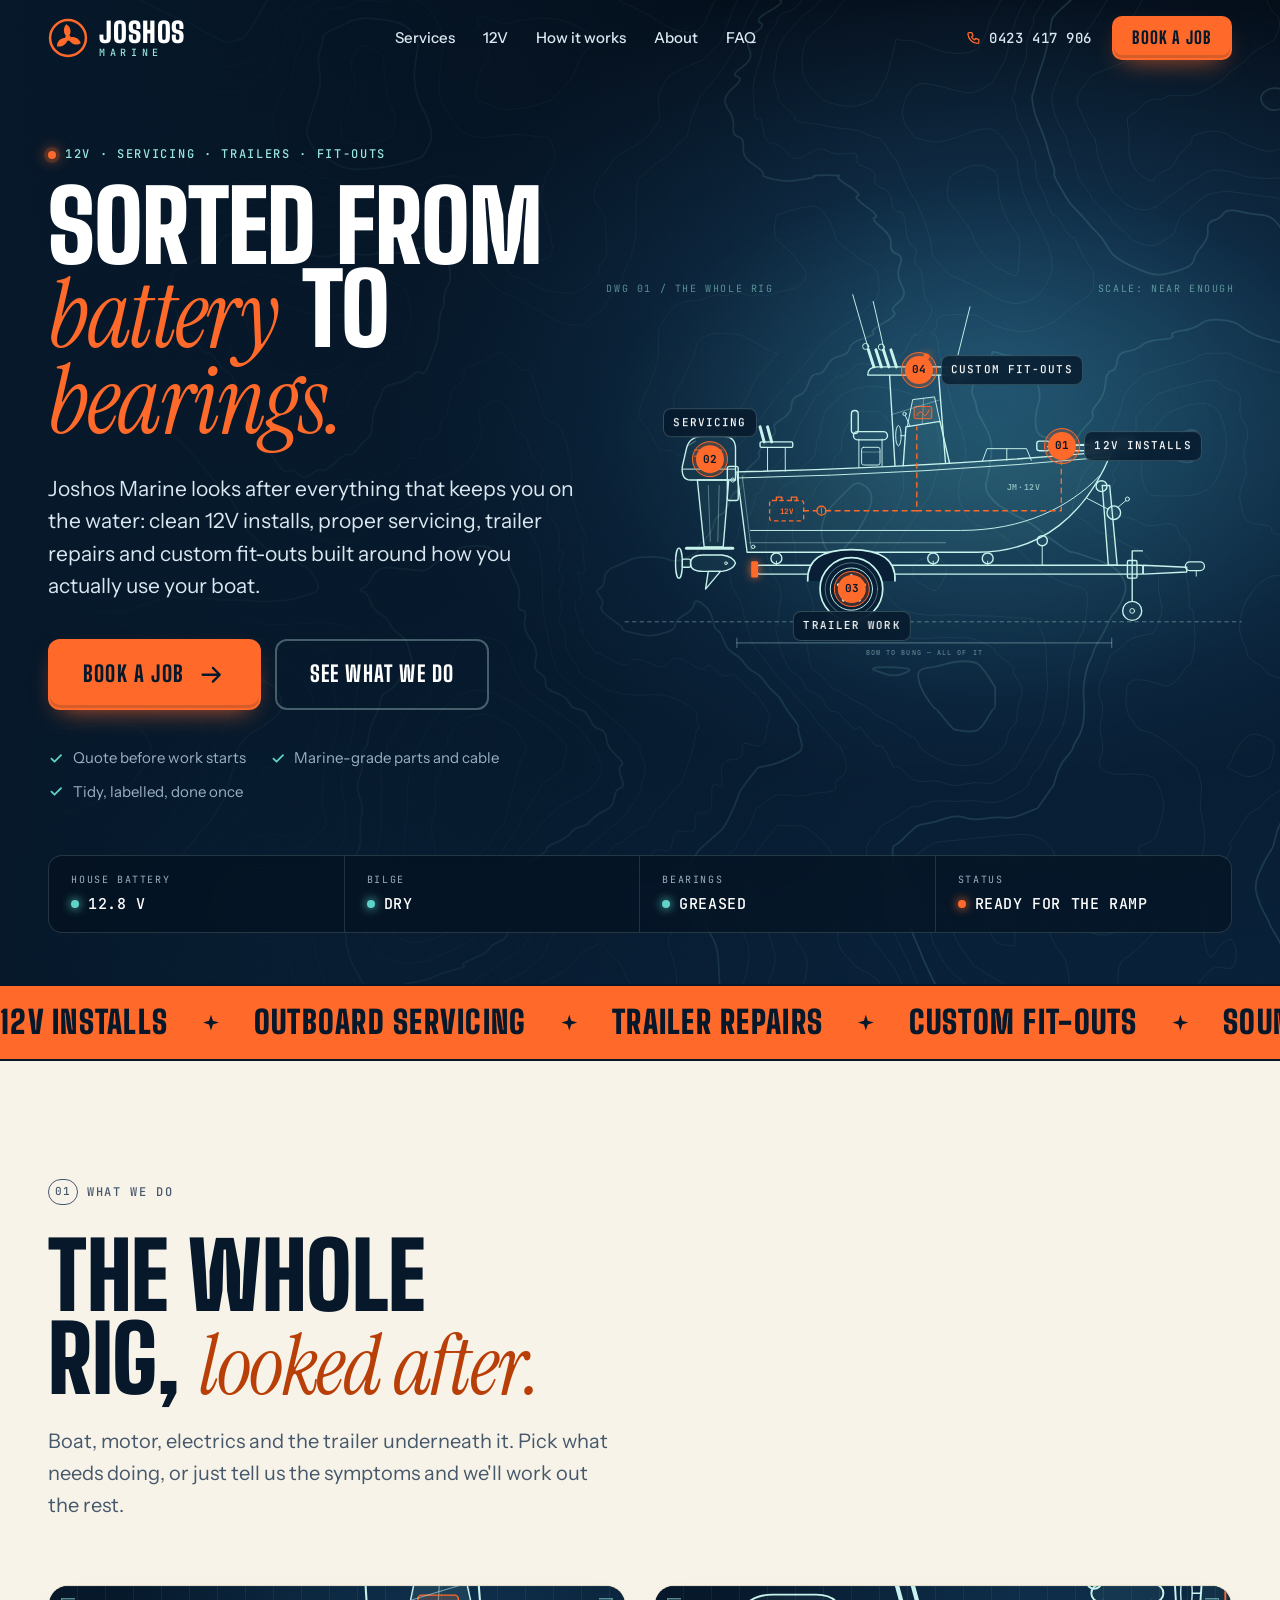
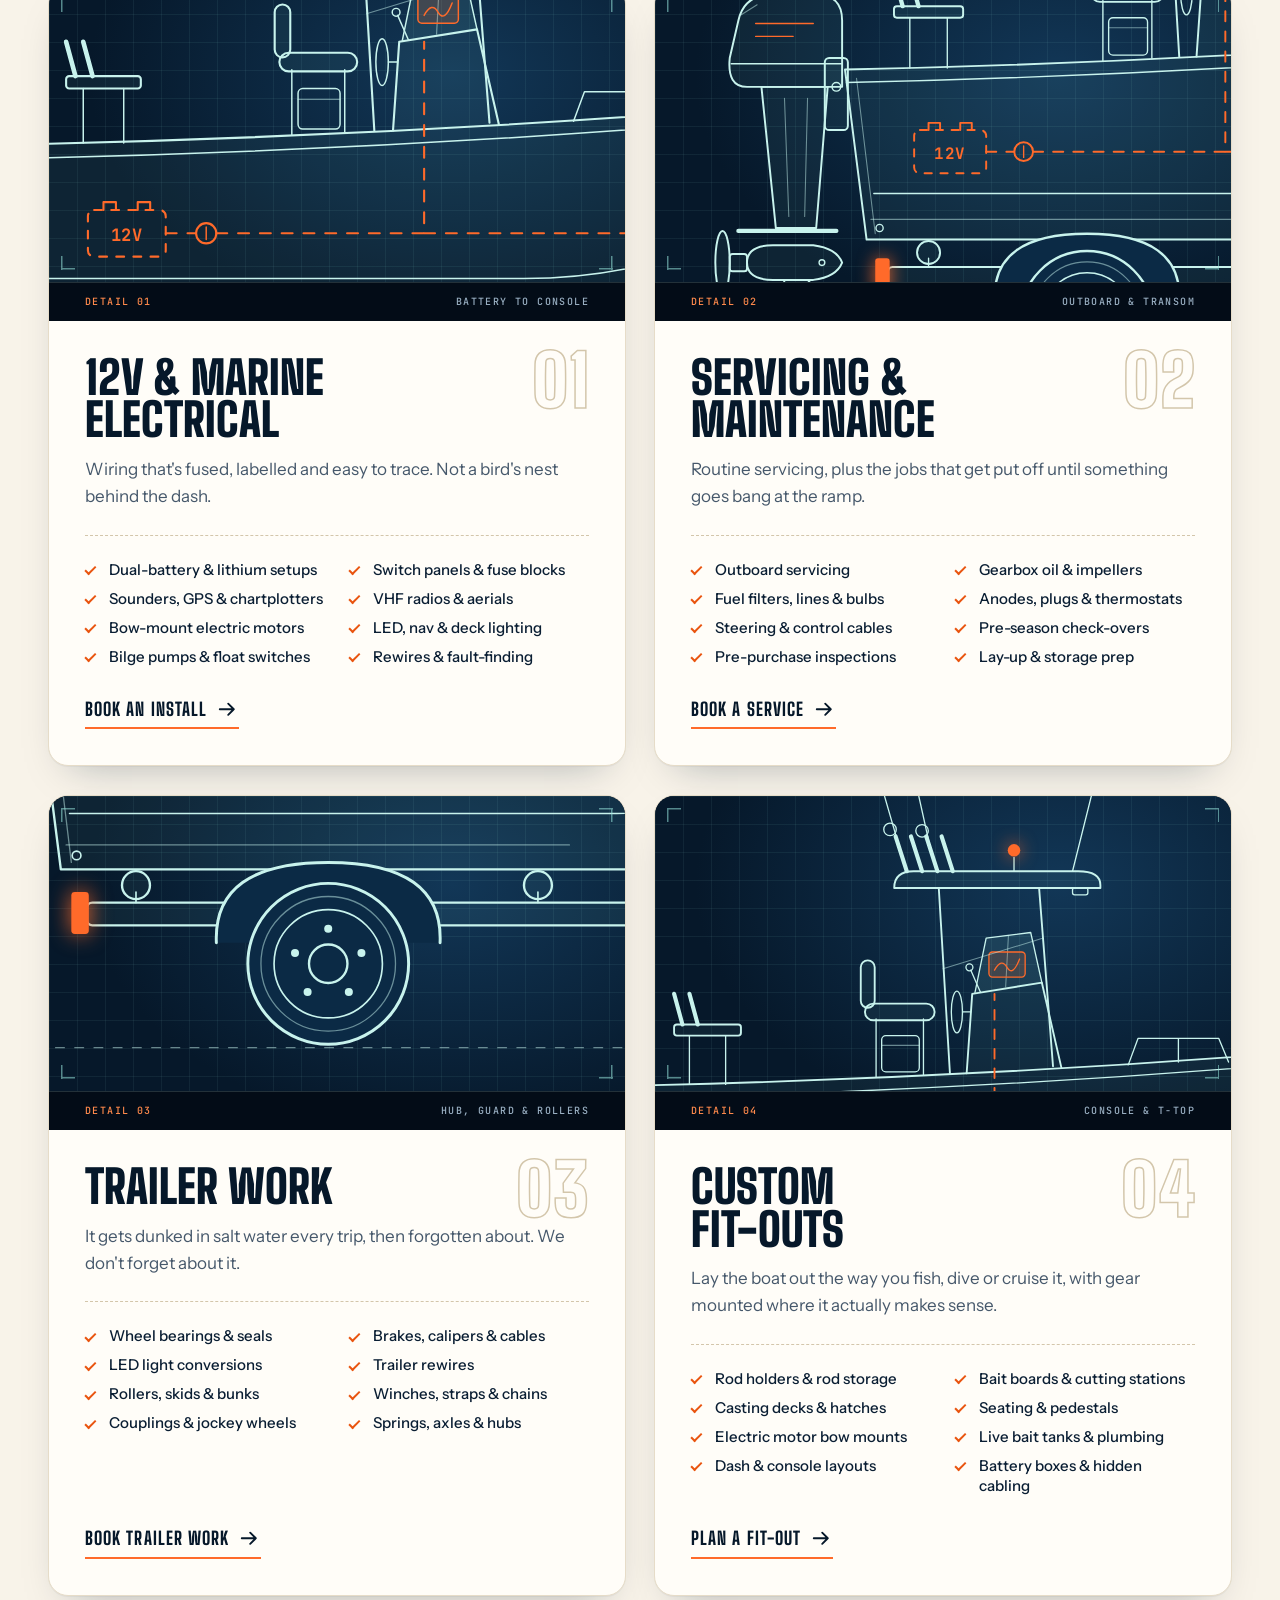
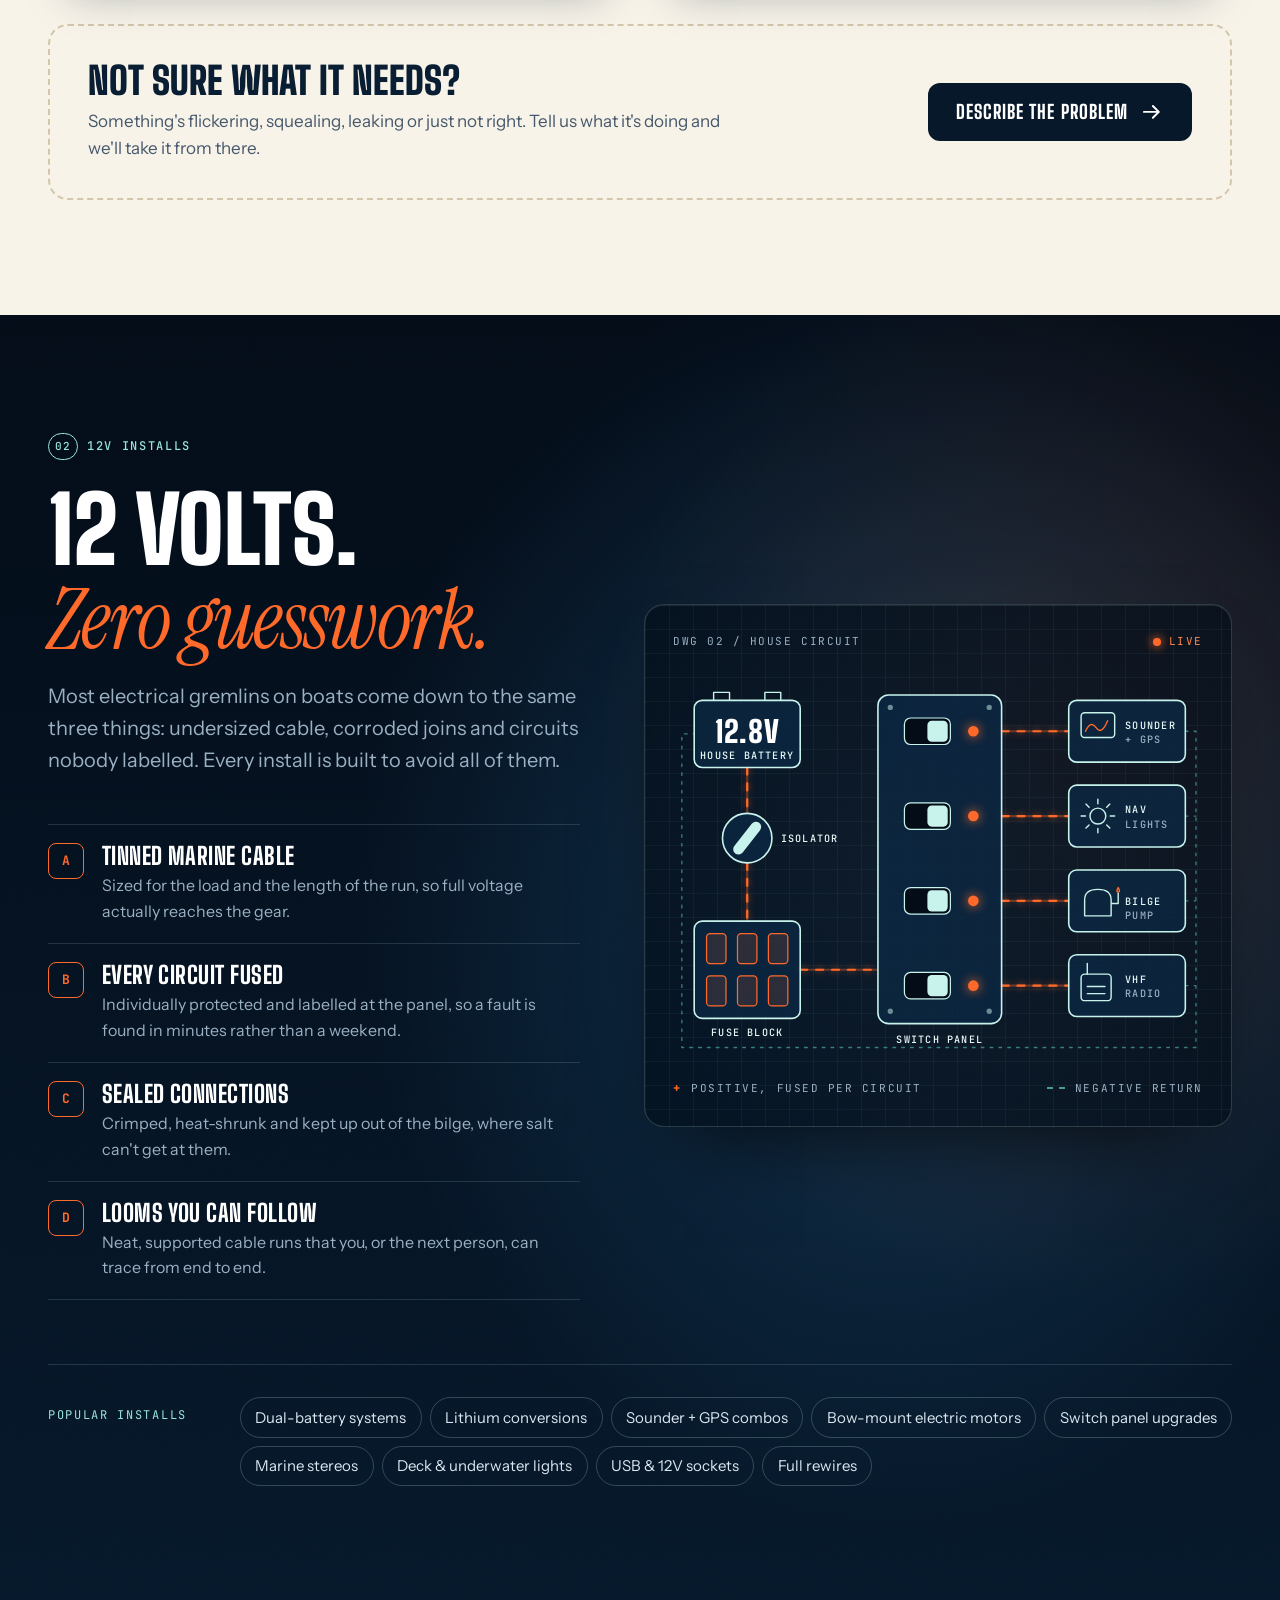
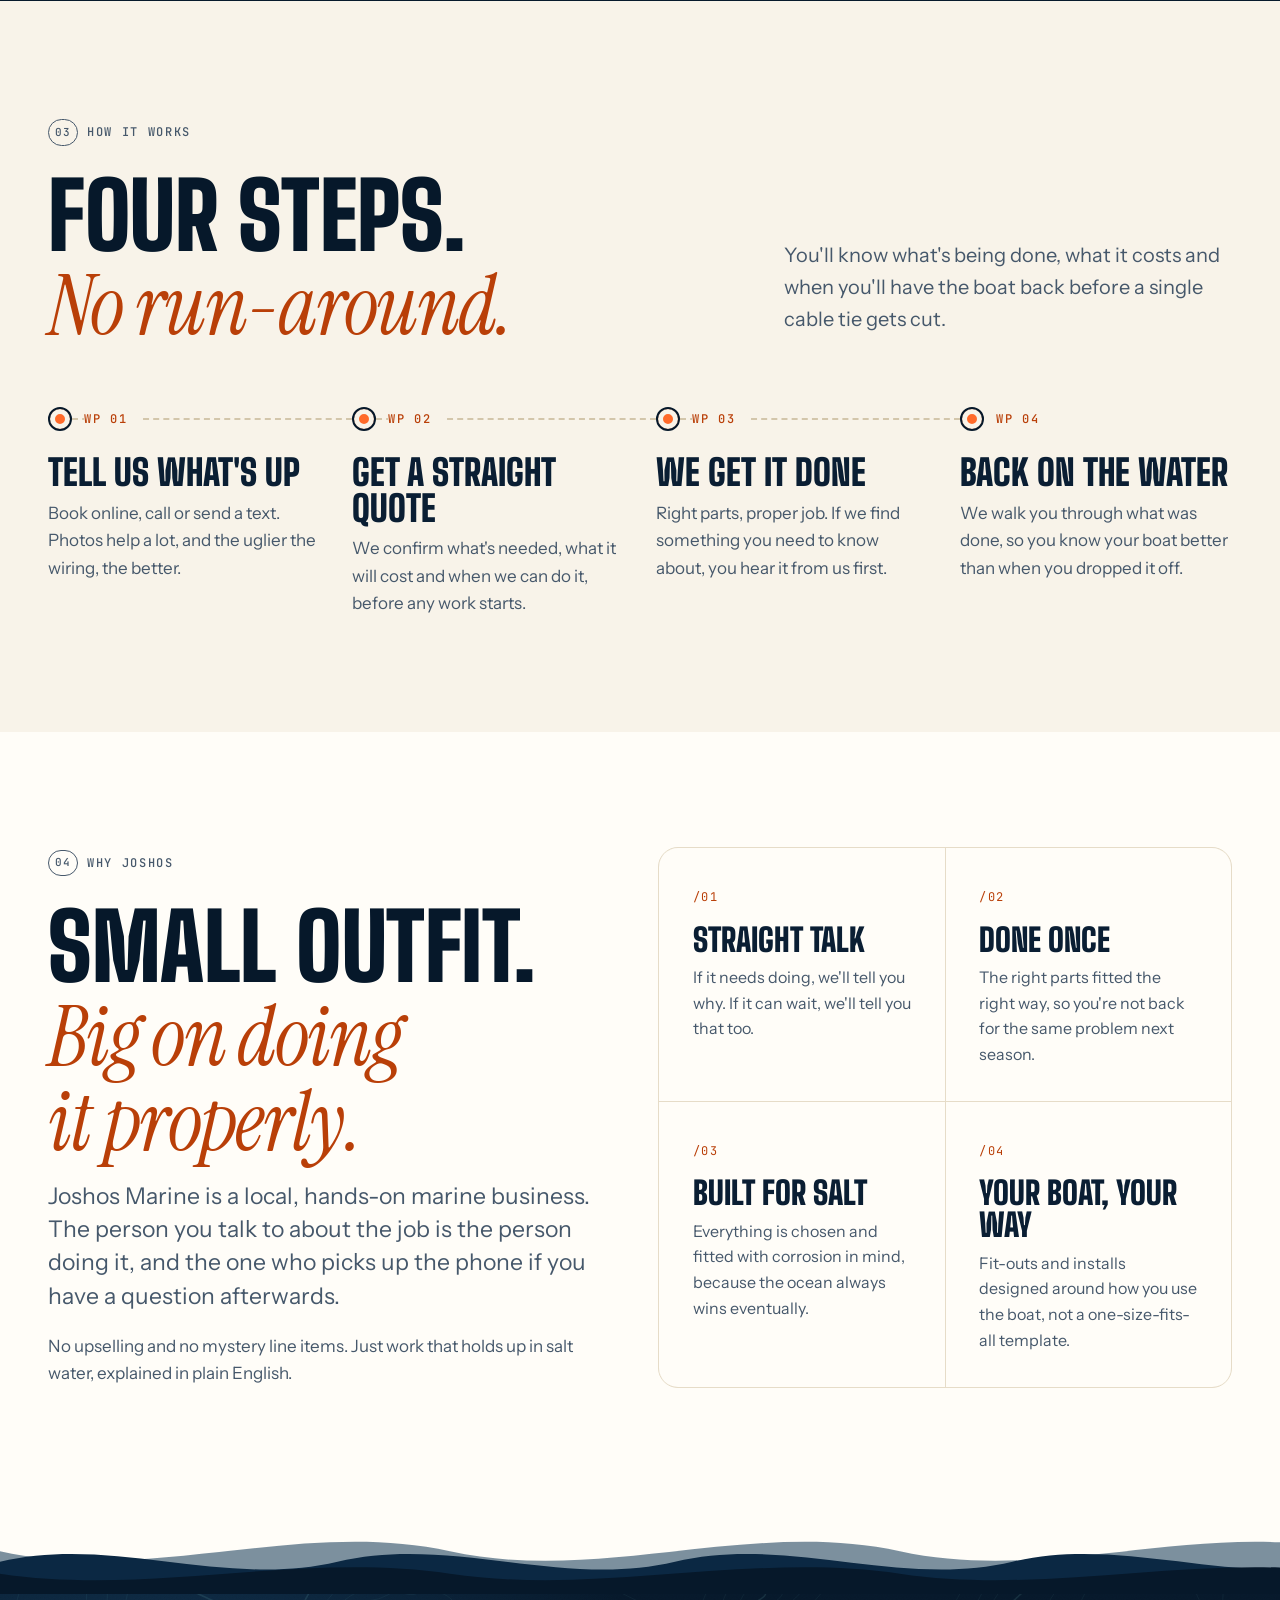
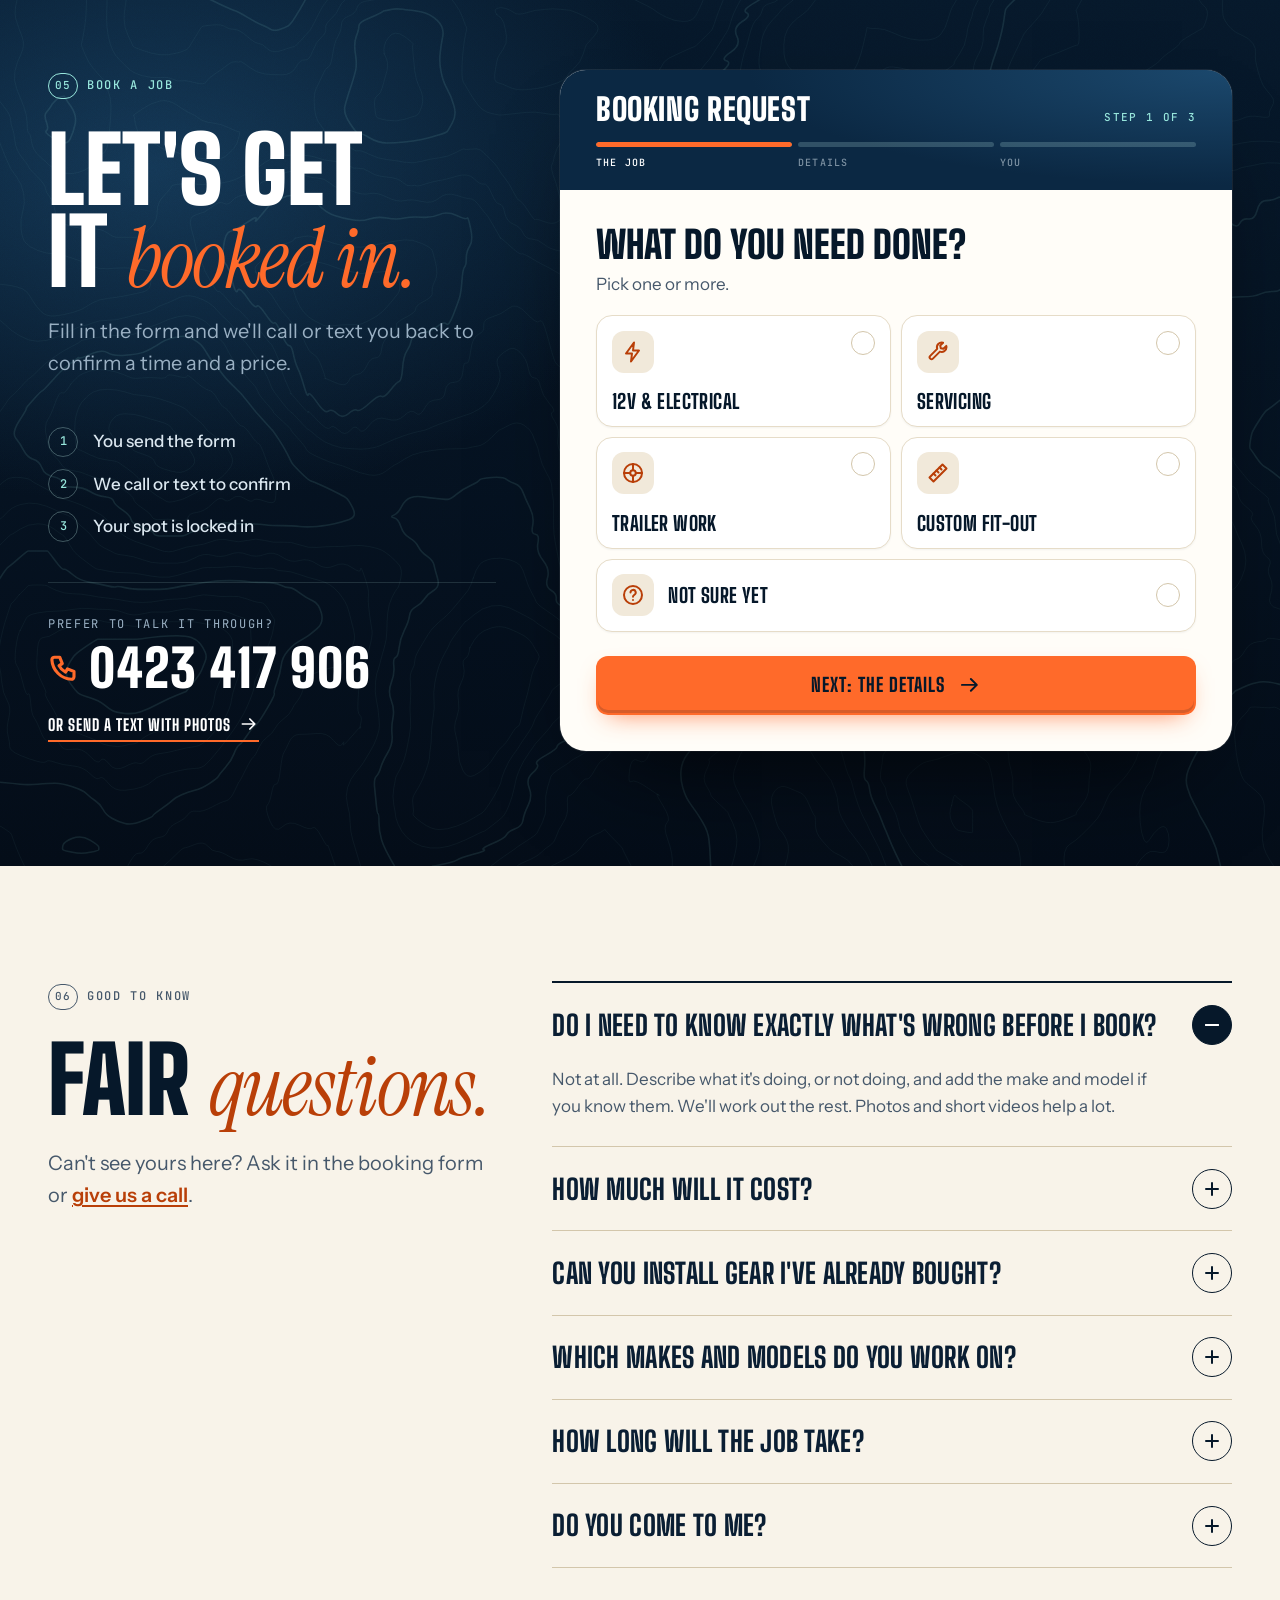
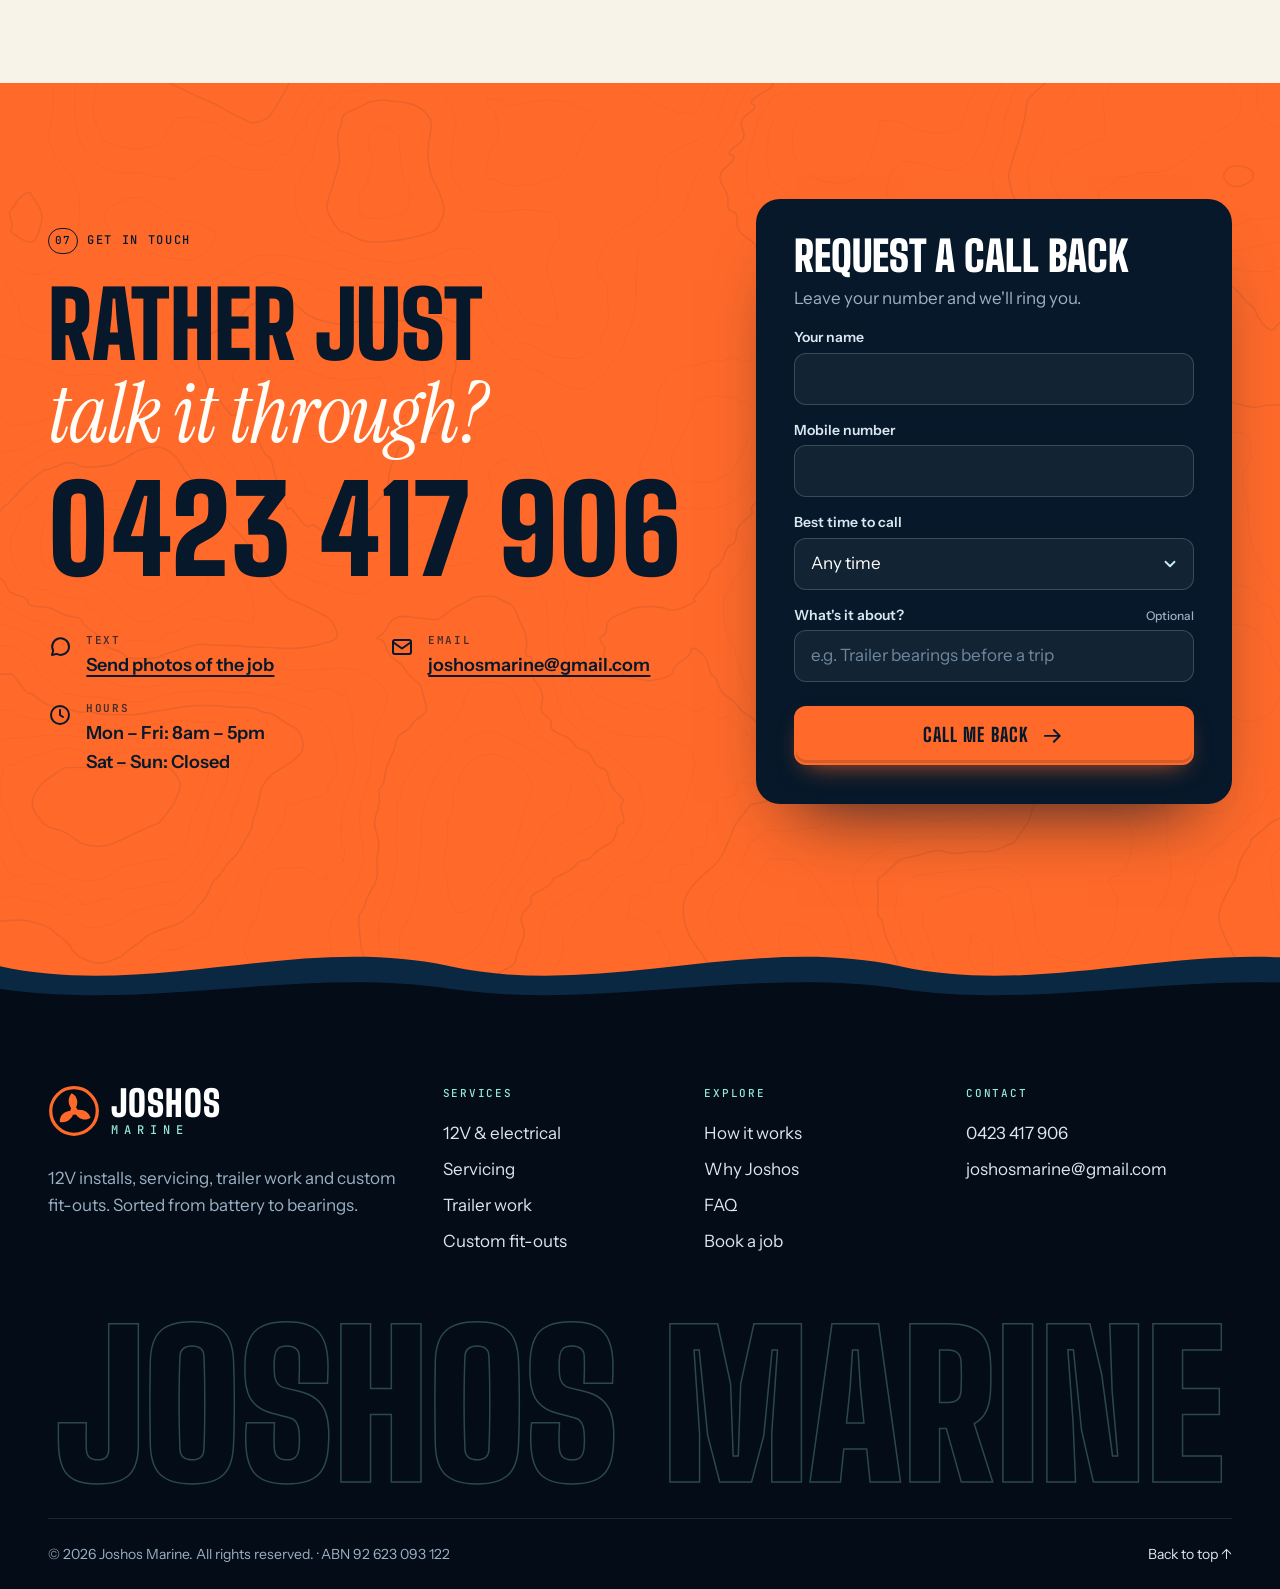
==== commit 3c473bfc: "Turn the booking form into three short steps and restyle it The single long form was a lot of scroll" ====
--- a/index.html
+++ b/index.html
@@ -64,6 +64,11 @@
       <symbol id="i-pin" viewBox="0 0 24 24"><path d="M12 21s7-6.2 7-11a7 7 0 1 0-14 0c0 4.8 7 11 7 11z"/><circle cx="12" cy="10" r="2.5"/></symbol>
       <symbol id="i-check" viewBox="0 0 24 24"><path d="m5 12.5 4.5 4.5L19 7.5"/></symbol>
       <symbol id="i-calendar" viewBox="0 0 24 24"><rect x="3" y="5" width="18" height="16" rx="2"/><path d="M3 10h18M8 3v4M16 3v4"/></symbol>
+      <symbol id="i-bolt" viewBox="0 0 24 24"><path d="M13 2.5 5 13.5h6l-1 8 8-11h-6l1-8z"/></symbol>
+      <symbol id="i-spanner" viewBox="0 0 24 24"><path d="M20.5 7.2a4.8 4.8 0 0 1-6.6 4.4l-7 7a1.9 1.9 0 0 1-2.7-2.7l7-7a4.8 4.8 0 0 1 5.9-6.2l-2.9 2.9.6 2.6 2.6.6 2.9-2.9c.1.4.2.8.2 1.3z"/></symbol>
+      <symbol id="i-wheel" viewBox="0 0 24 24"><circle cx="12" cy="12" r="9"/><circle cx="12" cy="12" r="2.8"/><path d="M12 3v6.2M12 14.8V21M3 12h6.2M14.8 12H21"/></symbol>
+      <symbol id="i-ruler" viewBox="0 0 24 24"><path d="M3.5 16.5 16.5 3.5l4 4-13 13z"/><path d="m7.5 12.5 2 2M10.5 9.5l2 2M13.5 6.5l2 2"/></symbol>
+      <symbol id="i-help" viewBox="0 0 24 24"><circle cx="12" cy="12" r="9"/><path d="M9.5 9.5a2.6 2.6 0 1 1 3.8 2.3c-.8.4-1.3 1-1.3 1.9M12 17v.1"/></symbol>
       <symbol id="i-facebook" viewBox="0 0 24 24"><path d="M14 8.5V7c0-.9.4-1.5 1.6-1.5H17V3h-2.3C12.3 3 11 4.6 11 6.8v1.7H9V11h2v10h3V11h2.5l.5-2.5H14z"/></symbol>
       <symbol id="i-instagram" viewBox="0 0 24 24"><rect x="3.5" y="3.5" width="17" height="17" rx="5"/><circle cx="12" cy="12" r="4"/><circle cx="17" cy="7" r=".6"/></symbol>
 
@@ -755,110 +760,143 @@
         </header>
 
         <div class="booking__card" id="booking" data-reveal style="--d:.1s">
-          <form class="form" id="booking-form" data-form="booking" data-subject="New booking request" novalidate>
-            <div class="form__head">
-              <h3 class="form__title">Booking request</h3>
-              <p class="form__note"><span class="req" aria-hidden="true">*</span> Required</p>
-            </div>
-
-            <fieldset class="form__group">
-              <legend>Your details</legend>
-              <div class="field-row">
+          <form class="form wizard" id="booking-form" data-form="booking" data-subject="New booking request" novalidate>
+            <div class="wizard__head">
+              <div class="wizard__top">
+                <h3 class="wizard__name">Booking request</h3>
+                <p class="wizard__count" data-step-label aria-live="polite">Step 1 of 3</p>
+              </div>
+              <ol class="wizard__bar" aria-hidden="true"><li class="is-on"></li><li></li><li></li></ol>
+              <ol class="wizard__names" aria-hidden="true"><li class="is-current">The job</li><li>Details</li><li>You</li></ol>
+            </div>
+
+            <div class="wizard__body">
+              <!-- Step 1 -->
+              <fieldset class="step" data-step>
+                <legend class="step__title" tabindex="-1">What do you need done?</legend>
+                <p class="step__hint">Pick one or more.</p>
+
+                <div class="options" role="group" aria-label="What do you need done?" data-required-group="services" data-error="Pick at least one so we know what you're after.">
+                  <label class="option">
+                    <input type="checkbox" name="services" value="12V &amp; electrical">
+                    <span class="option__box" aria-hidden="true"></span>
+                    <svg class="icon option__icon" aria-hidden="true"><use href="#i-bolt"/></svg>
+                    <span class="option__label">12V &amp; electrical</span>
+                    <span class="option__tick" aria-hidden="true"></span>
+                  </label>
+                  <label class="option">
+                    <input type="checkbox" name="services" value="Servicing">
+                    <span class="option__box" aria-hidden="true"></span>
+                    <svg class="icon option__icon" aria-hidden="true"><use href="#i-spanner"/></svg>
+                    <span class="option__label">Servicing</span>
+                    <span class="option__tick" aria-hidden="true"></span>
+                  </label>
+                  <label class="option">
+                    <input type="checkbox" name="services" value="Trailer work">
+                    <span class="option__box" aria-hidden="true"></span>
+                    <svg class="icon option__icon" aria-hidden="true"><use href="#i-wheel"/></svg>
+                    <span class="option__label">Trailer work</span>
+                    <span class="option__tick" aria-hidden="true"></span>
+                  </label>
+                  <label class="option">
+                    <input type="checkbox" name="services" value="Custom fit-out">
+                    <span class="option__box" aria-hidden="true"></span>
+                    <svg class="icon option__icon" aria-hidden="true"><use href="#i-ruler"/></svg>
+                    <span class="option__label">Custom <span class="nb">fit-out</span></span>
+                    <span class="option__tick" aria-hidden="true"></span>
+                  </label>
+                  <label class="option option--wide">
+                    <input type="checkbox" name="services" value="Not sure yet">
+                    <span class="option__box" aria-hidden="true"></span>
+                    <svg class="icon option__icon" aria-hidden="true"><use href="#i-help"/></svg>
+                    <span class="option__label">Not sure yet</span>
+                    <span class="option__tick" aria-hidden="true"></span>
+                  </label>
+                </div>
+                <p class="field__error" data-group-error="services" role="alert" hidden></p>
+
+                <div class="step__nav">
+                  <button class="btn btn--primary" type="button" data-next>Next: the details <svg class="icon" aria-hidden="true"><use href="#i-arrow"/></svg></button>
+                </div>
+              </fieldset>
+
+              <!-- Step 2 -->
+              <fieldset class="step" data-step>
+                <legend class="step__title" tabindex="-1">Tell us about the job</legend>
+
                 <div class="field">
-                  <label for="bk-name">Full name <span class="req" aria-hidden="true">*</span></label>
-                  <input id="bk-name" name="name" type="text" autocomplete="name" required data-error="Please enter your name.">
+                  <label for="bk-details">What's going on? <small>Required</small></label>
+                  <textarea id="bk-details" name="details" rows="3" required
+                    placeholder="e.g. Want a sounder and second battery fitted. Nav lights cut out now and then."
+                    data-error="Add a sentence or two so we can quote it properly."></textarea>
                 </div>
                 <div class="field">
-                  <label for="bk-phone">Mobile number <span class="req" aria-hidden="true">*</span></label>
-                  <input id="bk-phone" name="phone" type="tel" inputmode="tel" autocomplete="tel" required
-                    pattern="[\d\s+\-\(\)]{8,}" data-error="Please enter a phone number we can reach you on.">
+                  <label for="bk-boat">Boat and motor</label>
+                  <input id="bk-boat" name="boat" type="text" autocomplete="off" data-icon="boat" placeholder="e.g. Quintrex 481, Yamaha F70">
                 </div>
-              </div>
-              <div class="field">
-                <label for="bk-email">Email address</label>
-                <input id="bk-email" name="email" type="email" autocomplete="email" data-error="That email address doesn't look quite right.">
-              </div>
-            </fieldset>
-
-            <fieldset class="form__group">
-              <legend>The job</legend>
-              <div class="field">
-                <span class="field__label" id="bk-services-label">What do you need? <span class="req" aria-hidden="true">*</span> <small>Tick all that apply</small></span>
-                <div class="checks" role="group" aria-labelledby="bk-services-label" data-required-group="services" data-error="Please tick at least one so we know what you're after.">
-                  <label class="check"><input type="checkbox" name="services" value="12V &amp; electrical"><span>12V &amp; electrical</span></label>
-                  <label class="check"><input type="checkbox" name="services" value="Servicing"><span>Servicing</span></label>
-                  <label class="check"><input type="checkbox" name="services" value="Trailer work"><span>Trailer work</span></label>
-                  <label class="check"><input type="checkbox" name="services" value="Custom fit-out"><span>Custom fit-out</span></label>
-                  <label class="check"><input type="checkbox" name="services" value="Not sure yet"><span>Not sure yet</span></label>
+                <div class="field-row field-row--duo">
+                  <div class="field">
+                    <label for="bk-date">Preferred date</label>
+                    <input id="bk-date" name="date" type="date" data-min-today>
+                  </div>
+                  <div class="field">
+                    <label for="bk-suburb">Your suburb</label>
+                    <input id="bk-suburb" name="suburb" type="text" autocomplete="address-level2">
+                  </div>
                 </div>
-                <p class="field__error" data-group-error="services" role="alert" hidden></p>
-              </div>
-              <div class="field">
-                <label for="bk-details">Tell us about the job <span class="req" aria-hidden="true">*</span></label>
-                <textarea id="bk-details" name="details" rows="4" required
-                  placeholder="e.g. Want a sounder and second battery fitted. Nav lights also cut out now and then."
-                  data-error="Please add a sentence or two about the job so we can quote it properly."></textarea>
-              </div>
-            </fieldset>
-
-            <fieldset class="form__group">
-              <legend>Your boat and timing <small>Optional</small></legend>
-              <div class="field-row">
-                <div class="field">
-                  <label for="bk-boat">Boat make and model</label>
-                  <input id="bk-boat" name="boat" type="text" autocomplete="off" placeholder="e.g. Quintrex 481 Renegade">
+                <label class="tickrow">
+                  <input type="checkbox" name="location" value="Come to me">
+                  <span class="tickrow__box" aria-hidden="true"></span>
+                  <span>Come to me, if possible</span>
+                </label>
+
+                <div class="step__nav">
+                  <button class="btn btn--back" type="button" data-prev aria-label="Back"><svg class="icon" aria-hidden="true"><use href="#i-arrow"/></svg></button>
+                  <button class="btn btn--primary" type="button" data-next>Next: your details <svg class="icon" aria-hidden="true"><use href="#i-arrow"/></svg></button>
+                </div>
+              </fieldset>
+
+              <!-- Step 3 -->
+              <fieldset class="step" data-step>
+                <legend class="step__title" tabindex="-1">Where do we reach you?</legend>
+                <p class="step__hint">We'll call or text to confirm a time.</p>
+
+                <div class="field-row">
+                  <div class="field">
+                    <label for="bk-name">Full name</label>
+                    <input id="bk-name" name="name" type="text" autocomplete="name" data-icon="user" required data-error="Please enter your name.">
+                  </div>
+                  <div class="field">
+                    <label for="bk-phone">Mobile number</label>
+                    <input id="bk-phone" name="phone" type="tel" inputmode="tel" autocomplete="tel" data-icon="phone" required
+                      pattern="[\d\s+\-\(\)]{8,}" data-error="Please enter a number we can reach you on.">
+                  </div>
                 </div>
                 <div class="field">
-                  <label for="bk-motor">Motor</label>
-                  <input id="bk-motor" name="motor" type="text" autocomplete="off" placeholder="e.g. Yamaha F70, 2019">
+                  <label for="bk-email">Email <small>Optional</small></label>
+                  <input id="bk-email" name="email" type="email" autocomplete="email" data-icon="mail" data-error="That email address doesn't look quite right.">
                 </div>
-              </div>
-              <div class="field-row">
-                <div class="field">
-                  <label for="bk-location">Where should the work happen?</label>
-                  <select id="bk-location" name="location">
-                    <option value="">Choose…</option>
-                    <option>I'll bring it in</option>
-                    <option>Come to me</option>
-                    <option>Not sure</option>
-                  </select>
+
+                <div class="hp" aria-hidden="true">
+                  <label>Leave this field empty <input type="text" name="company_website" tabindex="-1" autocomplete="off"></label>
                 </div>
-                <div class="field">
-                  <label for="bk-suburb">Your suburb</label>
-                  <input id="bk-suburb" name="suburb" type="text" autocomplete="address-level2">
+
+                <p class="form__status" data-status role="alert" hidden></p>
+
+                <div class="step__nav">
+                  <button class="btn btn--back" type="button" data-prev aria-label="Back"><svg class="icon" aria-hidden="true"><use href="#i-arrow"/></svg></button>
+                  <button class="btn btn--primary" type="submit" data-submit>
+                    <span data-submit-label>Send request</span>
+                    <svg class="icon" aria-hidden="true"><use href="#i-arrow"/></svg>
+                  </button>
                 </div>
-              </div>
-              <div class="field-row">
-                <div class="field">
-                  <label for="bk-date">Preferred date</label>
-                  <input id="bk-date" name="date" type="date" data-min-today>
-                </div>
-                <div class="field">
-                  <label for="bk-time">Best time of day</label>
-                  <select id="bk-time" name="time">
-                    <option value="">Any time</option>
-                    <option>Morning</option>
-                    <option>Afternoon</option>
-                  </select>
-                </div>
-              </div>
-            </fieldset>
-
-            <div class="hp" aria-hidden="true">
-              <label>Leave this field empty <input type="text" name="company_website" tabindex="-1" autocomplete="off"></label>
-            </div>
-
-            <p class="form__status" data-status role="alert" hidden></p>
-
-            <button class="btn btn--primary btn--lg btn--block form__submit" type="submit" data-submit>
-              <span data-submit-label>Send booking request</span>
-              <svg class="icon" aria-hidden="true"><use href="#i-arrow"/></svg>
-            </button>
-            <p class="form__fine">This is a request, not a confirmed booking. We'll be in touch to lock in a time.</p>
-
-            <noscript>
-              <p class="form__status is-error">The booking form needs JavaScript. Please call or text us instead and we'll sort it out.</p>
-            </noscript>
+                <p class="form__fine">A request, not a confirmed booking, until we lock in a time with you.</p>
+              </fieldset>
+
+              <noscript>
+                <p class="form__status is-error">The booking form needs JavaScript. Please call or text us instead and we'll sort it out.</p>
+              </noscript>
+            </div>
           </form>
 
           <div class="done" data-done hidden tabindex="-1">
@@ -932,7 +970,7 @@
           </details>
           <details class="faq__item" name="faq">
             <summary><span>Do you come to me?</span><i aria-hidden="true"></i></summary>
-            <div class="faq__a"><p>Depending on the job and where you are, often we can. Choose "Come to me" in the booking form and we'll let you know what's possible.</p></div>
+            <div class="faq__a"><p>Depending on the job and where you are, often we can. Tick "come to me" in the booking form and we'll let you know what's possible.</p></div>
           </details>
         </div>
       </div>
@@ -977,11 +1015,11 @@
             <p class="callback__lede">Leave your number and we'll ring you.</p>
 
             <div class="field">
-              <label for="cb-name">Your name <span class="req" aria-hidden="true">*</span></label>
+              <label for="cb-name">Your name</label>
               <input id="cb-name" name="name" type="text" autocomplete="name" required data-error="Who should we ask for?">
             </div>
             <div class="field">
-              <label for="cb-phone">Mobile number <span class="req" aria-hidden="true">*</span></label>
+              <label for="cb-phone">Mobile number</label>
               <input id="cb-phone" name="phone" type="tel" inputmode="tel" autocomplete="tel" required
                 pattern="[\d\s+\-\(\)]{8,}" data-error="Pop in a number we can call you on.">
             </div>
@@ -996,7 +1034,7 @@
               </select>
             </div>
             <div class="field">
-              <label for="cb-about">What's it about?</label>
+              <label for="cb-about">What's it about? <small>Optional</small></label>
               <input id="cb-about" name="details" type="text" placeholder="e.g. Trailer bearings before a trip">
             </div>
 
--- a/css/styles.css
+++ b/css/styles.css
@@ -988,105 +988,199 @@
 .booking__alt .link-arrow { margin-top: .6rem; font-size: 1rem; }
 
 .booking__card {
-  position: relative;
-  padding: clamp(1.25rem, 3.2vw, 2.5rem);
-  border-radius: calc(var(--radius) + 4px);
+  position: relative; overflow: hidden;
+  border-radius: calc(var(--radius) + 6px);
   background: var(--paper); color: var(--text);
-  box-shadow: 0 50px 100px -50px rgba(0, 0, 0, .9), 0 0 0 1px rgba(255, 255, 255, .06);
-}
-
-/* form header and groups */
-.form__head { display: flex; align-items: baseline; justify-content: space-between; gap: 1rem; }
-.form__title {
+  box-shadow: 0 50px 100px -50px rgba(0, 0, 0, .9), 0 0 0 1px rgba(255, 255, 255, .08);
+}
+.wizard__body, .booking__card > .done { padding: clamp(1.25rem, 3.4vw, 2.25rem); }
+.booking__card > .done { padding-top: clamp(2rem, 4vw, 2.75rem); padding-bottom: clamp(1.75rem, 4vw, 2.5rem); }
+
+/* step header: name, "step x of 3" and the progress bar */
+.wizard__head {
+  padding: clamp(1.05rem, 3vw, 1.5rem) clamp(1.25rem, 3.4vw, 2.25rem) clamp(.9rem, 2.4vw, 1.2rem);
+  background:
+    radial-gradient(120% 160% at 100% 0%, rgba(29, 76, 114, .9), transparent 60%),
+    var(--ink-800);
+  color: #fff;
+}
+.wizard__top { display: flex; align-items: baseline; justify-content: space-between; gap: 1rem; }
+.wizard__name {
   font-family: var(--font-display); font-weight: 900;
-  font-size: clamp(2rem, 1.6rem + 1.8vw, 2.75rem); line-height: .95; text-transform: uppercase;
+  font-size: clamp(1.5rem, 1.3rem + 1vw, 1.9375rem); line-height: 1; letter-spacing: .02em; text-transform: uppercase;
+}
+.wizard__count {
+  font-family: var(--font-mono); font-size: .6875rem; font-weight: 500; letter-spacing: .12em; text-transform: uppercase;
+  color: var(--foam-300); white-space: nowrap;
+}
+.wizard__bar, .wizard__names { display: grid; grid-template-columns: repeat(3, minmax(0, 1fr)); gap: 6px; }
+.wizard__bar { margin-top: .95rem; }
+.wizard__bar li { position: relative; height: 5px; border-radius: 5px; background: rgba(200, 243, 237, .2); overflow: hidden; }
+.wizard__bar li::after {
+  content: ""; position: absolute; inset: 0; border-radius: inherit; background: var(--signal-500);
+  transform: scaleX(0); transform-origin: left; transition: transform .5s var(--ease-out);
+}
+.wizard__bar li.is-on::after { transform: none; }
+.wizard__names {
+  margin-top: .5rem;
+  font-family: var(--font-mono); font-size: .625rem; font-weight: 500; letter-spacing: .12em; text-transform: uppercase;
+  color: rgba(219, 231, 240, .55);
+}
+.wizard__names li { transition: color .3s; }
+.wizard__names li.is-current { color: #fff; }
+
+/* With JavaScript, one step shows at a time. Without it, all three stack. */
+.js .step:not(.is-active) { display: none; }
+.js .step.is-active { animation: step-in .4s var(--ease-out); }
+html:not(.js) .step + .step { margin-top: 2rem; padding-top: 1.75rem; border-top: 1px solid var(--sand-200); }
+html:not(.js) [data-next], html:not(.js) [data-prev], html:not(.js) .wizard__count, html:not(.js) .wizard__bar, html:not(.js) .wizard__names { display: none; }
+
+.step__title {
+  display: block; width: 100%; padding: 0;
+  font-family: var(--font-display); font-weight: 900;
+  font-size: clamp(1.75rem, 1.45rem + 1.5vw, 2.375rem); line-height: 1; text-transform: uppercase;
   color: var(--ink-900);
 }
-.form__note { font-size: .875rem; color: var(--text-soft); white-space: nowrap; }
-.req { color: var(--signal-700); font-weight: 700; }
-.form--dark .req { color: var(--signal-400); }
-
-.form__group { margin-top: 1.6rem; padding-top: 1.4rem; border-top: 1px solid var(--sand-200); }
-.form__group legend {
-  float: left; width: 100%; padding: 0;
-  font-family: var(--font-display); font-weight: 800; font-size: 1.375rem; line-height: 1.1;
-  letter-spacing: .03em; text-transform: uppercase; color: var(--ink-900);
-  margin-bottom: .95rem;
-}
-.form__group legend + * { clear: both; }
-.form__group legend small, .field__label small {
-  margin-left: .5rem;
-  font-family: var(--font-body); font-size: .8125rem; font-weight: 500; letter-spacing: 0; text-transform: none;
-  color: var(--text-soft);
-}
-.form__group > legend + .field, .form__group > legend + .field-row > .field { margin-top: 0; }
-@media (max-width: 619px) { .form__group > legend + .field-row > .field + .field { margin-top: 1.15rem; } }
-
-/* tick boxes */
-.checks { display: grid; gap: .5rem; }
-@media (min-width: 480px) { .checks { grid-template-columns: repeat(2, minmax(0, 1fr)); } }
-.field .check {
-  display: flex; align-items: center; gap: .75rem;
-  min-height: 54px; padding: .65rem 1rem;
-  border: 1.5px solid var(--sand-300); border-radius: var(--radius-sm);
-  background: #fff; cursor: pointer;
-  font-size: 1.0625rem; font-weight: 500; color: var(--text);
-  transition: border-color .2s, background-color .2s, box-shadow .2s;
-}
-.check:hover { border-color: var(--text-soft); }
-.field .check input {
-  display: grid; place-content: center;
-  width: 24px; height: 24px; min-height: 0; flex: none; margin: 0; padding: 0;
-  border: 1.5px solid var(--text-soft); border-radius: 6px; background: #fff; cursor: pointer;
-}
-.field .check input::after {
-  content: ""; width: 12px; height: 7px;
+.step__title:focus { outline: none; }
+.step__hint { margin-top: .4rem; color: var(--text-soft); }
+.step__nav { display: flex; gap: .6rem; margin-top: 1.5rem; }
+.step__nav .btn--primary { flex: 1; min-height: 56px; }
+.btn--back {
+  --btn-bg: #fff; --btn-fg: var(--ink-900);
+  flex: none; width: 56px; padding: 0; border-color: var(--sand-300);
+}
+.btn--back .icon, .btn--back:hover .icon:last-child { transform: rotate(180deg); }
+.btn--back:hover { border-color: var(--ink-900); }
+/* step 1: pick the services */
+.options { display: grid; grid-template-columns: repeat(2, minmax(0, 1fr)); gap: .6rem; margin-top: 1.1rem; }
+.option {
+  position: relative; isolation: isolate;
+  display: grid; align-content: space-between; gap: .9rem;
+  min-height: 112px; padding: .95rem 1rem 1rem;
+  cursor: pointer;
+}
+.option input { position: absolute; inset: 0; z-index: 2; width: 100%; height: 100%; margin: 0; opacity: 0; cursor: pointer; }
+.option__box {
+  position: absolute; inset: 0; z-index: -1;
+  border: 1.5px solid var(--sand-200); border-radius: 16px;
+  background: #fff; box-shadow: 0 1px 2px rgba(10, 30, 51, .05);
+  transition: background-color .2s, border-color .2s, box-shadow .25s, transform .2s var(--ease-out);
+}
+.option__icon {
+  width: 42px; height: 42px; padding: 9px; border-radius: 12px;
+  background: var(--sand-100); color: var(--signal-700);
+  transition: background-color .2s, color .2s;
+}
+.option__label {
+  font-family: var(--font-display); font-weight: 800; font-size: 1.25rem; line-height: 1.02;
+  letter-spacing: .02em; text-transform: uppercase; color: var(--ink-900);
+  transition: color .2s;
+}
+.option__tick {
+  position: absolute; top: .95rem; right: 1rem;
+  display: grid; place-content: center; width: 24px; height: 24px; border-radius: 50%;
+  border: 1.5px solid var(--sand-300); background: #fff;
+  transition: background-color .2s, border-color .2s, transform .25s var(--ease-out);
+}
+.option__tick::after {
+  content: ""; width: 10px; height: 6px;
+  border: solid var(--ink-900); border-width: 0 0 2.5px 2.5px;
+  transform: translateY(-1px) rotate(-45deg) scale(0); transition: transform .2s var(--ease-out);
+}
+.option:hover .option__box { border-color: var(--text-soft); }
+.option:active .option__box { transform: scale(.98); }
+.option input:checked ~ .option__box { background: var(--ink-900); border-color: var(--ink-900); box-shadow: 0 16px 28px -18px rgba(6, 24, 42, .9); }
+.option input:checked ~ .option__icon { background: rgba(255, 106, 42, .18); color: var(--signal-400); }
+.option input:checked ~ .option__label { color: #fff; }
+.option input:checked ~ .option__tick { background: var(--signal-500); border-color: var(--signal-500); transform: scale(1.08); }
+.option input:checked ~ .option__tick::after { transform: translateY(-1px) rotate(-45deg) scale(1); }
+.option input:focus-visible ~ .option__box { outline: 3px solid var(--signal-500); outline-offset: 2px; }
+.option--wide { grid-column: 1 / -1; grid-template-columns: auto 1fr; align-items: center; min-height: 0; padding-right: 3.25rem; }
+.option--wide .option__tick { top: 50%; margin-top: -12px; }
+.options.is-invalid .option__box { border-color: #d92d20; background: #fff7f5; }
+
+@media (max-width: 619px) {
+  .wizard__head { padding: .95rem 1.25rem .95rem; }
+  .wizard__names { display: none; }
+  .wizard__bar { margin-top: .8rem; }
+  .step__hint { margin-top: .3rem; font-size: .9375rem; }
+  .step__nav { margin-top: 1.15rem; }
+  .options { gap: .5rem; margin-top: .9rem; }
+  .option { min-height: 0; gap: .6rem; padding: .8rem .85rem .85rem; }
+  .option__icon { width: 36px; height: 36px; padding: 8px; border-radius: 10px; }
+  .option__label { font-size: 1.125rem; }
+  .option__tick { top: .8rem; right: .85rem; width: 22px; height: 22px; }
+  .option--wide { padding-block: .65rem; }
+  .option--wide .option__tick { margin-top: -11px; }
+  .wizard .field { margin-top: .8rem; }
+  .wizard .field textarea { min-height: 88px; }
+  .wizard .tickrow { margin-top: .85rem; }
+  .wizard .form__fine { margin-top: .75rem; }
+}
+
+/* small tick row */
+.tickrow {
+  position: relative; display: flex; align-items: center; gap: .7rem;
+  margin-top: 1rem; font-size: .9375rem; font-weight: 500; color: var(--text); cursor: pointer;
+}
+.tickrow input { position: absolute; opacity: 0; width: 24px; height: 24px; margin: 0; cursor: pointer; }
+.tickrow__box {
+  display: grid; place-content: center; width: 24px; height: 24px; flex: none;
+  border: 1.5px solid var(--sand-300); border-radius: 7px; background: var(--sand-50);
+  transition: background-color .2s, border-color .2s;
+}
+.tickrow__box::after {
+  content: ""; width: 11px; height: 6.5px;
   border: solid #fff; border-width: 0 0 2.5px 2.5px;
-  transform: translateY(-1.5px) rotate(-45deg) scale(0);
-  transition: transform .15s var(--ease-out);
-}
-.field .check input:checked { background: var(--ink-900); border-color: var(--ink-900); }
-.field .check input:checked::after { transform: translateY(-1.5px) rotate(-45deg) scale(1); }
-.field .check input:focus { box-shadow: none; }
-.check:has(input:checked) { border-color: var(--ink-900); background: var(--sand-50); box-shadow: inset 0 0 0 1px var(--ink-900); }
-.check:has(input:focus-visible) { outline: 3px solid var(--signal-500); outline-offset: 2px; }
-.checks.is-invalid .check { border-color: #d92d20; background: #fff7f5; }
-
-.form__submit { margin-top: 1.75rem; }
+  transform: translateY(-1px) rotate(-45deg) scale(0); transition: transform .15s var(--ease-out);
+}
+.tickrow input:checked + .tickrow__box { background: var(--ink-900); border-color: var(--ink-900); }
+.tickrow input:checked + .tickrow__box::after { transform: translateY(-1px) rotate(-45deg) scale(1); }
+.tickrow input:focus-visible + .tickrow__box { outline: 3px solid var(--signal-500); outline-offset: 2px; }
 
 /* fields */
 .form { display: block; }
-.field { display: grid; gap: .45rem; margin-top: 1.15rem; min-width: 0; }
-.field-row { display: grid; gap: 0 1rem; }
+.field { display: grid; gap: .4rem; margin-top: 1rem; min-width: 0; }
+.field-row { display: grid; gap: 0 .9rem; }
 @media (min-width: 620px) { .field-row { grid-template-columns: repeat(2, minmax(0, 1fr)); } }
+.field-row--duo { grid-template-columns: repeat(2, minmax(0, 1fr)); gap: 0 .6rem; }
+.field input[type="date"] { min-width: 0; }
+.field input::-webkit-date-and-time-value { text-align: left; }
 
 .field label, .field__label {
-  display: block;
-  font-size: .9375rem; font-weight: 600; line-height: 1.3;
+  display: flex; align-items: baseline; justify-content: space-between; gap: .75rem;
+  font-size: .875rem; font-weight: 600; line-height: 1.3;
   color: var(--text);
 }
+.field label small, .field__label small { font-size: .75rem; font-weight: 500; color: var(--text-soft); }
 
 .field input, .field select, .field textarea {
-  width: 100%; min-height: 54px; padding: .8rem 1rem;
-  border: 1.5px solid var(--sand-300); border-radius: var(--radius-sm);
-  background: #fff; color: var(--text);
+  width: 100%; min-height: 52px; padding: .75rem .95rem;
+  border: 1.5px solid var(--sand-200); border-radius: 12px;
+  background-color: var(--sand-50); color: var(--text);
   font-size: 1.0625rem; line-height: 1.4;
   transition: border-color .2s, box-shadow .2s, background-color .2s;
   appearance: none; -webkit-appearance: none;
 }
-.field textarea { min-height: 124px; resize: vertical; }
+.field input[data-icon] { padding-left: 2.9rem; background-repeat: no-repeat; background-position: .95rem center; background-size: 1.25rem; }
+.field input[data-icon="user"] { background-image: url("data:image/svg+xml,%3Csvg xmlns='http://www.w3.org/2000/svg' viewBox='0 0 24 24' fill='none' stroke='%2346586b' stroke-width='1.9' stroke-linecap='round' stroke-linejoin='round'%3E%3Ccircle cx='12' cy='8' r='4'/%3E%3Cpath d='M4.5 20.5c1.2-4 4.2-5.5 7.5-5.5s6.3 1.5 7.5 5.5'/%3E%3C/svg%3E"); }
+.field input[data-icon="phone"] { background-image: url("data:image/svg+xml,%3Csvg xmlns='http://www.w3.org/2000/svg' viewBox='0 0 24 24' fill='none' stroke='%2346586b' stroke-width='1.9' stroke-linecap='round' stroke-linejoin='round'%3E%3Cpath d='M5 4h4l2 5-2.5 1.5a11 11 0 0 0 5 5L15 13l5 2v4a2 2 0 0 1-2 2A16 16 0 0 1 3 6a2 2 0 0 1 2-2z'/%3E%3C/svg%3E"); }
+.field input[data-icon="mail"] { background-image: url("data:image/svg+xml,%3Csvg xmlns='http://www.w3.org/2000/svg' viewBox='0 0 24 24' fill='none' stroke='%2346586b' stroke-width='1.9' stroke-linecap='round' stroke-linejoin='round'%3E%3Crect x='3' y='5' width='18' height='14' rx='2'/%3E%3Cpath d='m3.5 7.5 8.5 6 8.5-6'/%3E%3C/svg%3E"); }
+.field input[data-icon="pin"] { background-image: url("data:image/svg+xml,%3Csvg xmlns='http://www.w3.org/2000/svg' viewBox='0 0 24 24' fill='none' stroke='%2346586b' stroke-width='1.9' stroke-linecap='round' stroke-linejoin='round'%3E%3Cpath d='M12 21s7-6.2 7-11a7 7 0 1 0-14 0c0 4.8 7 11 7 11z'/%3E%3Ccircle cx='12' cy='10' r='2.5'/%3E%3C/svg%3E"); }
+.field input[data-icon="boat"] { background-image: url("data:image/svg+xml,%3Csvg xmlns='http://www.w3.org/2000/svg' viewBox='0 0 24 24' fill='none' stroke='%2346586b' stroke-width='1.9' stroke-linecap='round' stroke-linejoin='round'%3E%3Cpath d='M3 15.5h18l-2.5 5h-13z'/%3E%3Cpath d='M11 3.5v9M11 4.5l7 8h-7'/%3E%3C/svg%3E"); }
+.field textarea { min-height: 104px; resize: vertical; }
 .field select {
   padding-right: 2.75rem;
   background-image: url("data:image/svg+xml,%3Csvg xmlns='http://www.w3.org/2000/svg' viewBox='0 0 24 24' fill='none' stroke='%230a1e33' stroke-width='2.4' stroke-linecap='round' stroke-linejoin='round'%3E%3Cpath d='m6 9 6 6 6-6'/%3E%3C/svg%3E");
   background-repeat: no-repeat; background-position: right .9rem center; background-size: 1.1rem;
 }
 .field input::placeholder, .field textarea::placeholder { color: #8b98a6; }
-.field input:hover, .field select:hover, .field textarea:hover { border-color: var(--text-soft); }
+.field input:hover, .field select:hover, .field textarea:hover { border-color: var(--sand-300); }
 .field input:focus, .field select:focus, .field textarea:focus {
-  outline: none; border-color: var(--ink-900);
-  box-shadow: 0 0 0 4px rgba(255, 106, 42, .28);
-}
-.field .is-invalid, .field .is-invalid:hover { border-color: #d92d20; background: #fff7f5; }
+  outline: none; border-color: var(--ink-900); background-color: #fff;
+  box-shadow: 0 0 0 4px rgba(255, 106, 42, .25);
+}
+.field .is-invalid, .field .is-invalid:hover { border-color: #d92d20; background-color: #fff7f5; }
 .field__error {
   display: flex; align-items: center; gap: .4rem;
   margin-top: .5rem;
@@ -1124,6 +1218,7 @@
 
 /* dark variant (callback card) */
 .form--dark .field label { color: var(--text-light); }
+.form--dark .field label small { color: var(--text-light-soft); }
 .form--dark .field input, .form--dark .field select {
   border-color: rgba(200, 243, 237, .2); background-color: rgba(255, 255, 255, .05); color: #fff;
 }
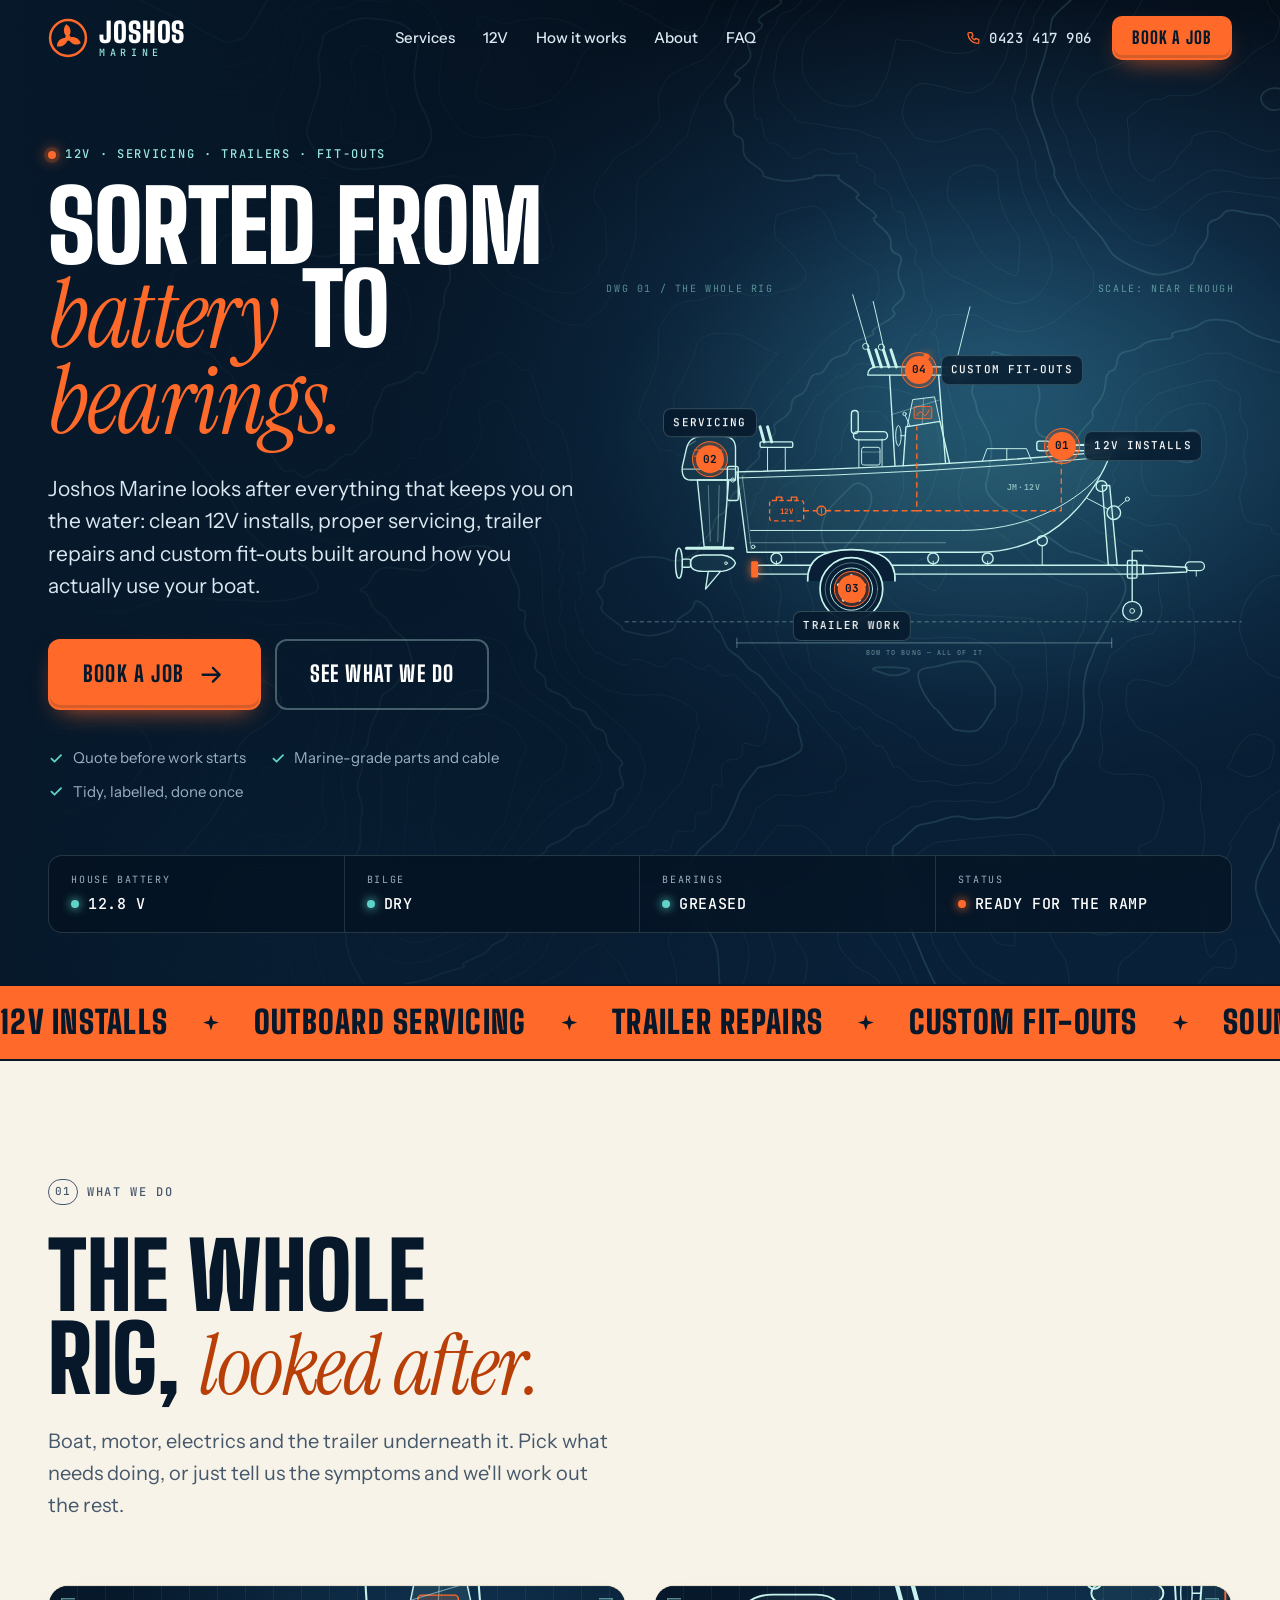
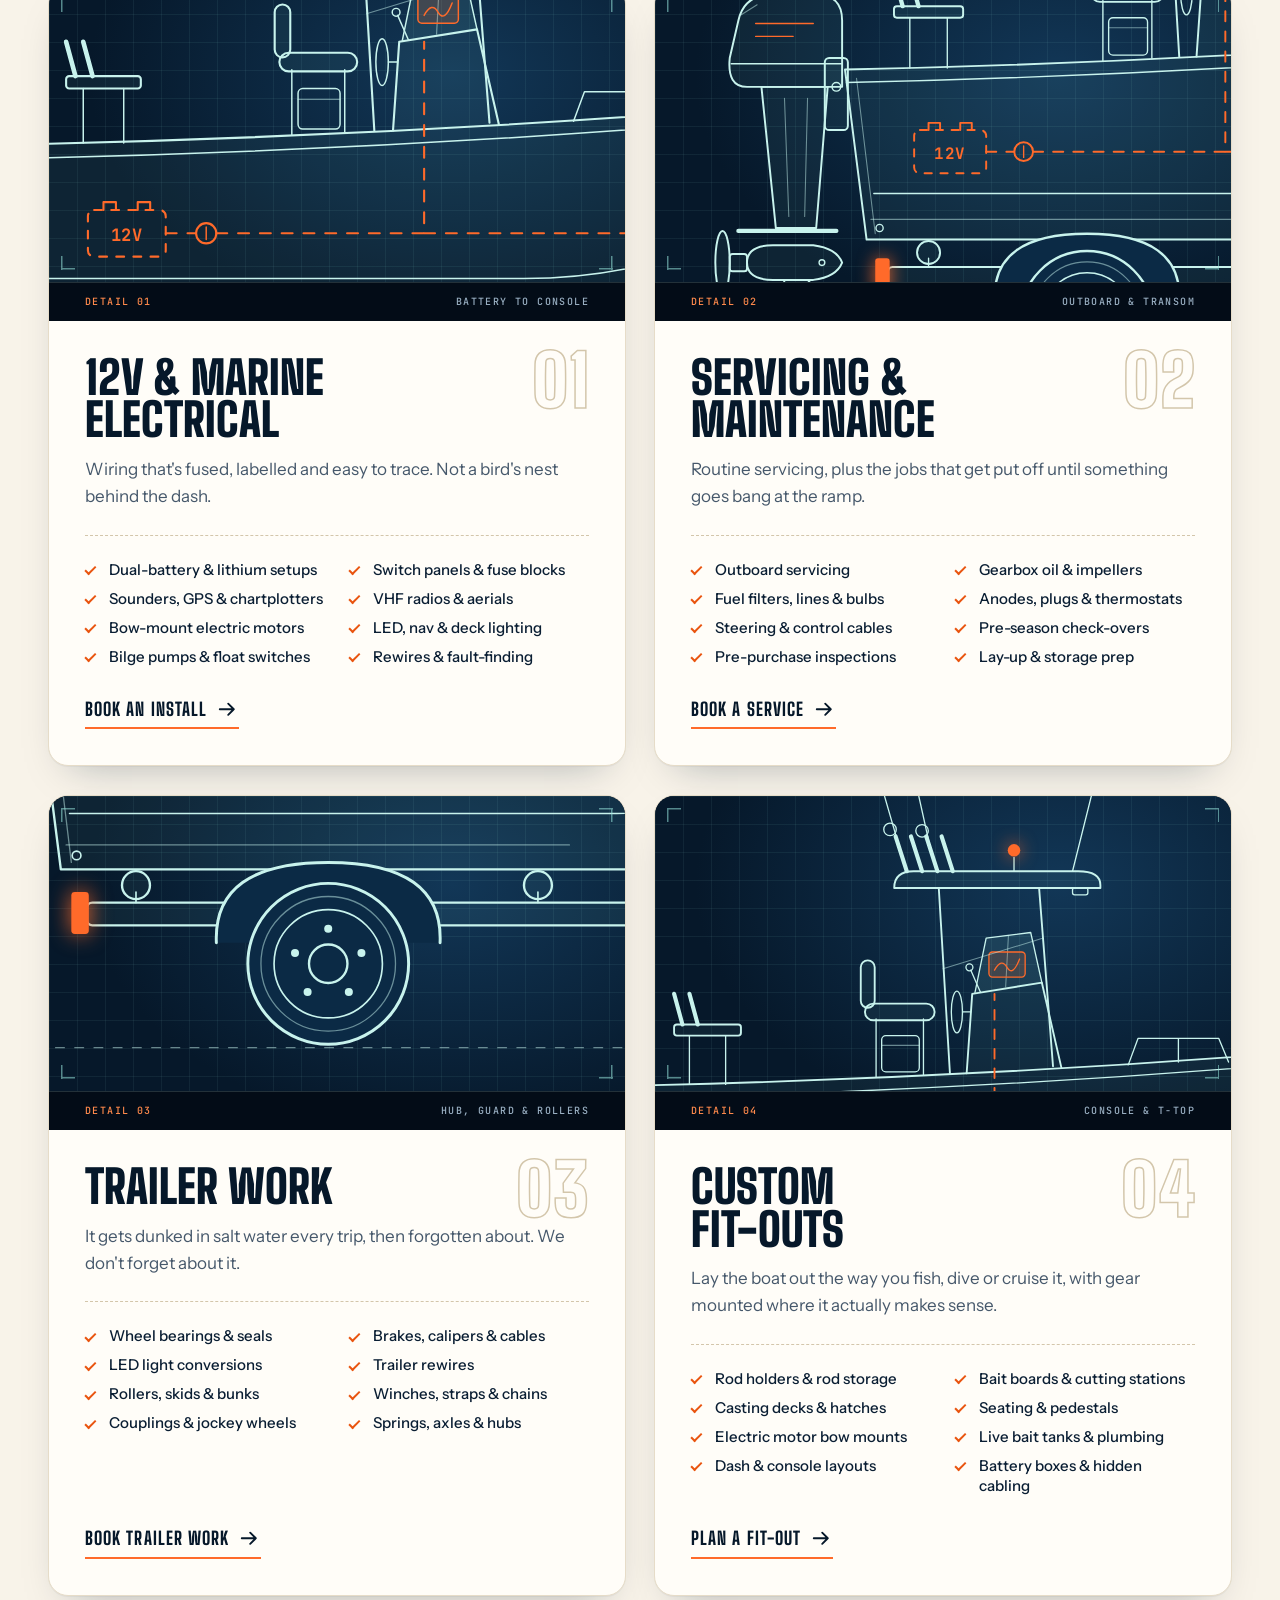
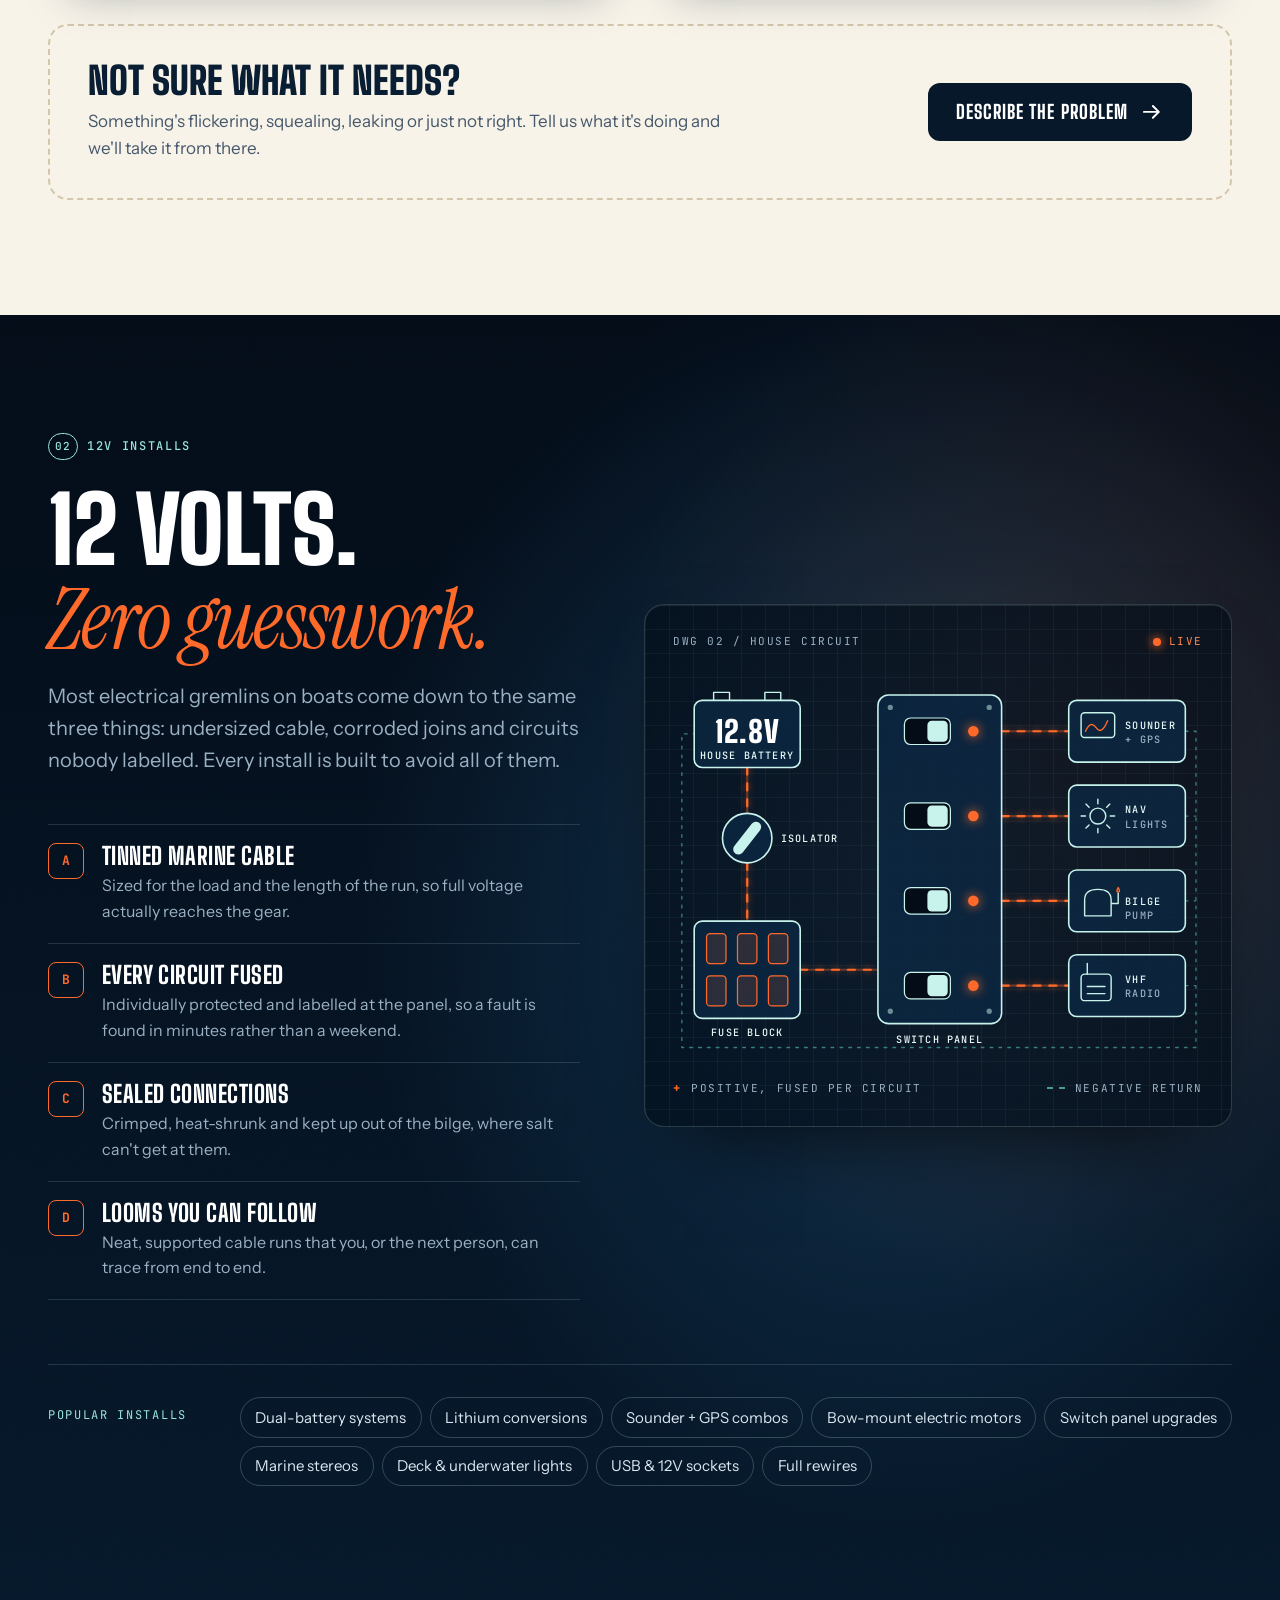
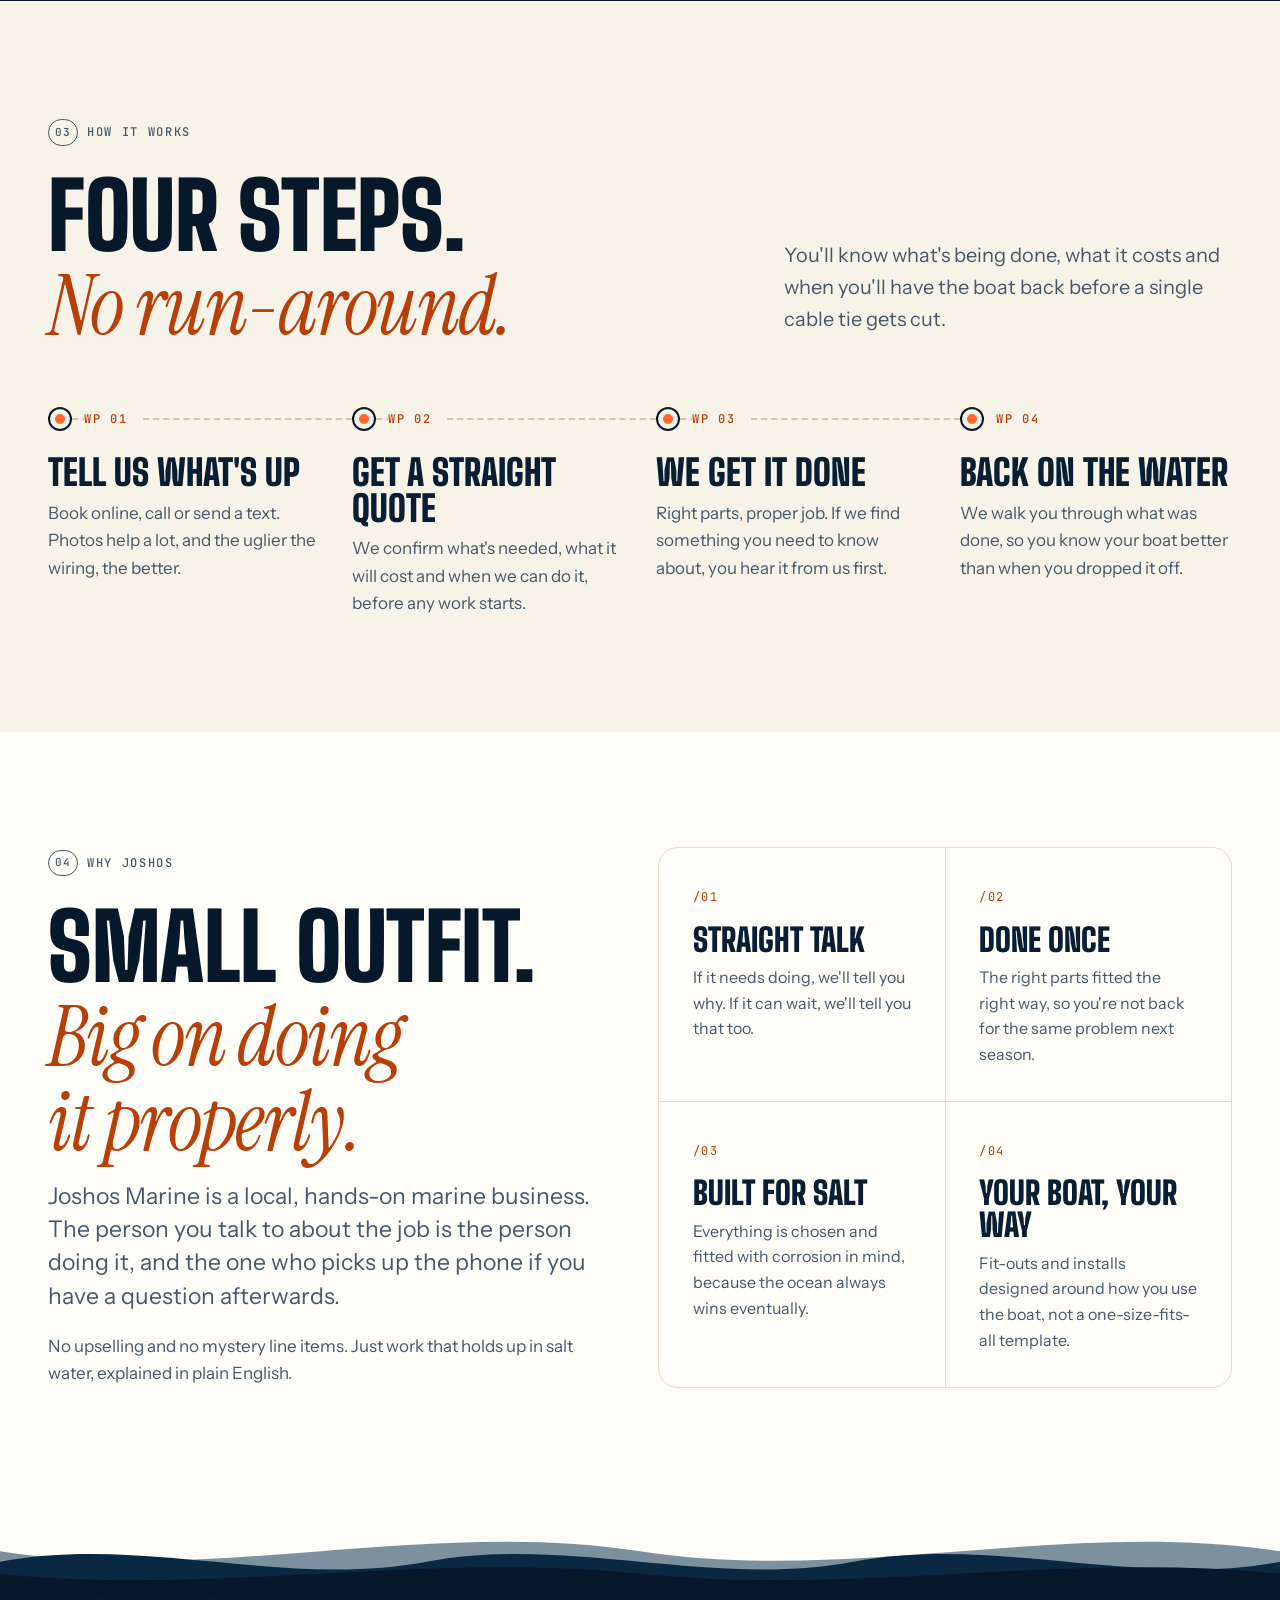
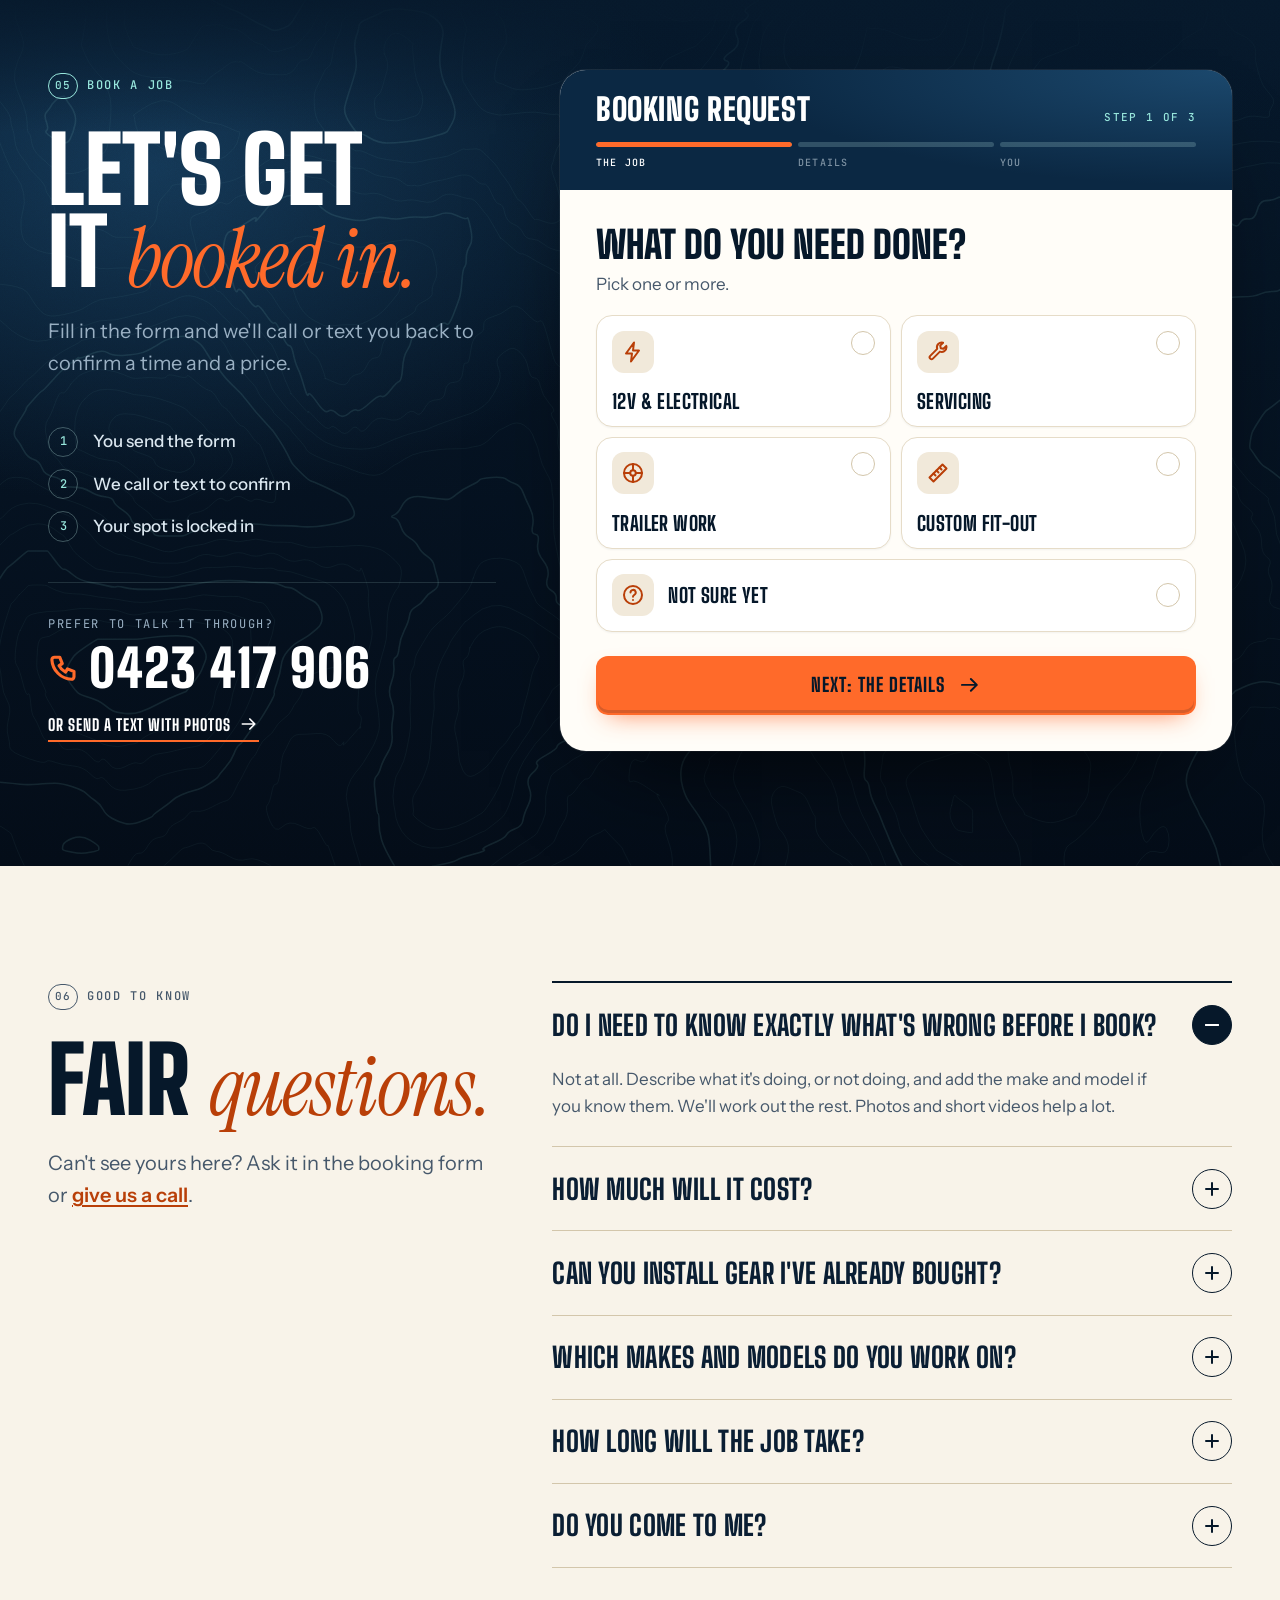
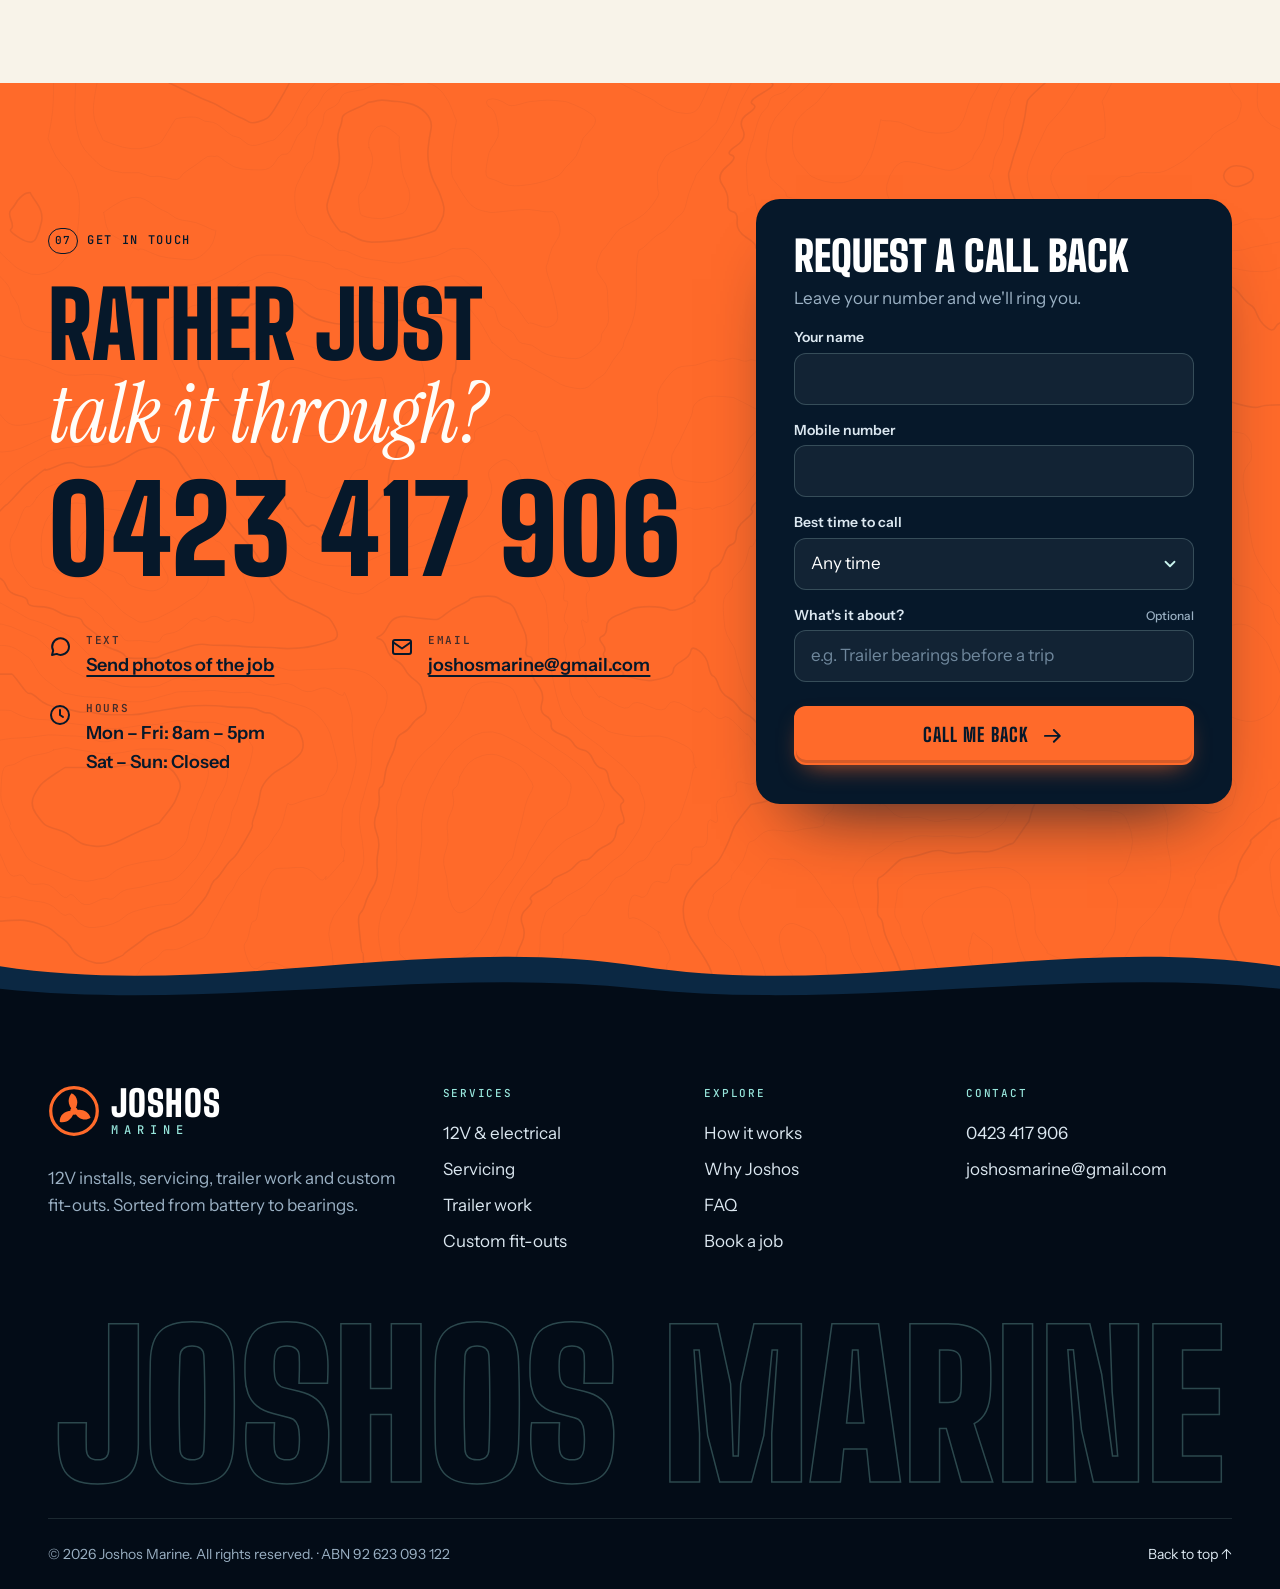
==== commit 5529c38b: "Fix the waves stopping short on wide screens The animated waves between sections are drawn twice as " ====
--- a/index.html
+++ b/index.html
@@ -745,7 +745,7 @@
     <section class="section section--ink booking" id="book">
       <div class="waves waves--top" aria-hidden="true">
         <svg viewBox="0 0 2880 120" preserveAspectRatio="none"><path class="waves__back" d="M0 62c240 44 480-44 720 0s480-44 720 0 480-44 720 0 480-44 720 0v58H0z"/></svg>
-        <svg viewBox="0 0 2880 120" preserveAspectRatio="none"><path class="waves__mid" d="M0 76c180-36 360 36 540 0s360 36 540 0 360 36 540 0 360 36 540 0 360 36 540 0 180 0 180 0v44H0z"/></svg>
+        <svg viewBox="0 0 2880 120" preserveAspectRatio="none"><path class="waves__mid" d="M0 76c160-36 320 36 480 0s320 36 480 0 320 36 480 0 320 36 480 0 320 36 480 0 320 36 480 0v44H0z"/></svg>
         <svg viewBox="0 0 2880 120" preserveAspectRatio="none"><path class="waves__front" d="M0 92c240 30 480-30 720 0s480-30 720 0 480-30 720 0 480-30 720 0v28H0z"/></svg>
       </div>
       <div class="booking__bg" aria-hidden="true"><div class="contours"></div><div class="grain"></div></div>
--- a/css/styles.css
+++ b/css/styles.css
@@ -307,7 +307,10 @@
 }
 .waves svg {
   position: absolute; left: 0; bottom: 0;
-  width: 200%; min-width: 1800px; height: 100%;
+  /* Twice the width of the band and slid left by half, so it loops seamlessly.
+     max-width must be lifted: the site-wide "svg { max-width: 100% }" rule
+     otherwise shrinks this to one band-width and the wave runs out part-way. */
+  width: 200%; min-width: 1800px; max-width: none; height: 100%;
   animation: swell 22s linear infinite;
 }
 .waves svg:nth-child(2) { animation-duration: 15s; animation-direction: reverse; }
@@ -422,7 +425,7 @@
 
 .mobile-menu {
   position: fixed; inset: 0; z-index: 90;
-  display: flex; flex-direction: column; justify-content: space-between; gap: 2rem;
+  display: flex; flex-direction: column; gap: 2rem;
   padding: calc(var(--header-h) + 1.5rem) var(--gutter) calc(1.5rem + env(safe-area-inset-bottom));
   background:
     radial-gradient(120% 70% at 100% 0%, rgba(29, 76, 114, .55), transparent 60%),
@@ -431,6 +434,10 @@
   overflow-y: auto;
   animation: menu-in .35s var(--ease-out);
 }
+/* the links sit in the middle of the space between the header and the buttons;
+   on a short screen the auto margins shrink to nothing and the menu simply scrolls */
+.mobile-menu__nav { margin-block: auto; }
+.mobile-menu__nav ul { border-top: 1px solid rgba(200, 243, 237, .12); }
 .mobile-menu__nav a {
   display: flex; align-items: baseline; gap: 1rem;
   padding: .35rem 0;
@@ -948,9 +955,12 @@
 .booking__bg::before {
   content: ""; position: absolute; inset: 0;
   background:
+    /* fades to the exact colour of the front wave, so there is no line where they meet */
+    linear-gradient(180deg, var(--ink-900), rgba(6, 24, 42, 0) 140px),
     radial-gradient(60% 55% at 12% 20%, rgba(29, 76, 114, .6), transparent 70%),
     linear-gradient(180deg, var(--ink-900), var(--ink-950));
 }
+.booking__bg .contours { -webkit-mask-image: url("../assets/img/contours.svg"), linear-gradient(180deg, transparent, #000 120px); mask-image: url("../assets/img/contours.svg"), linear-gradient(180deg, transparent, #000 120px); -webkit-mask-composite: source-in; mask-composite: intersect; -webkit-mask-size: cover, 100% 100%; mask-size: cover, 100% 100%; -webkit-mask-position: center; mask-position: center; -webkit-mask-repeat: no-repeat; mask-repeat: no-repeat; }
 .booking__grid { display: grid; gap: clamp(1.75rem, 4vw, 3rem) clamp(2.5rem, 5vw, 4.5rem); align-items: start; }
 .booking__head .section-head__lede { margin-top: 1.1rem; }
 @media (min-width: 1000px) {
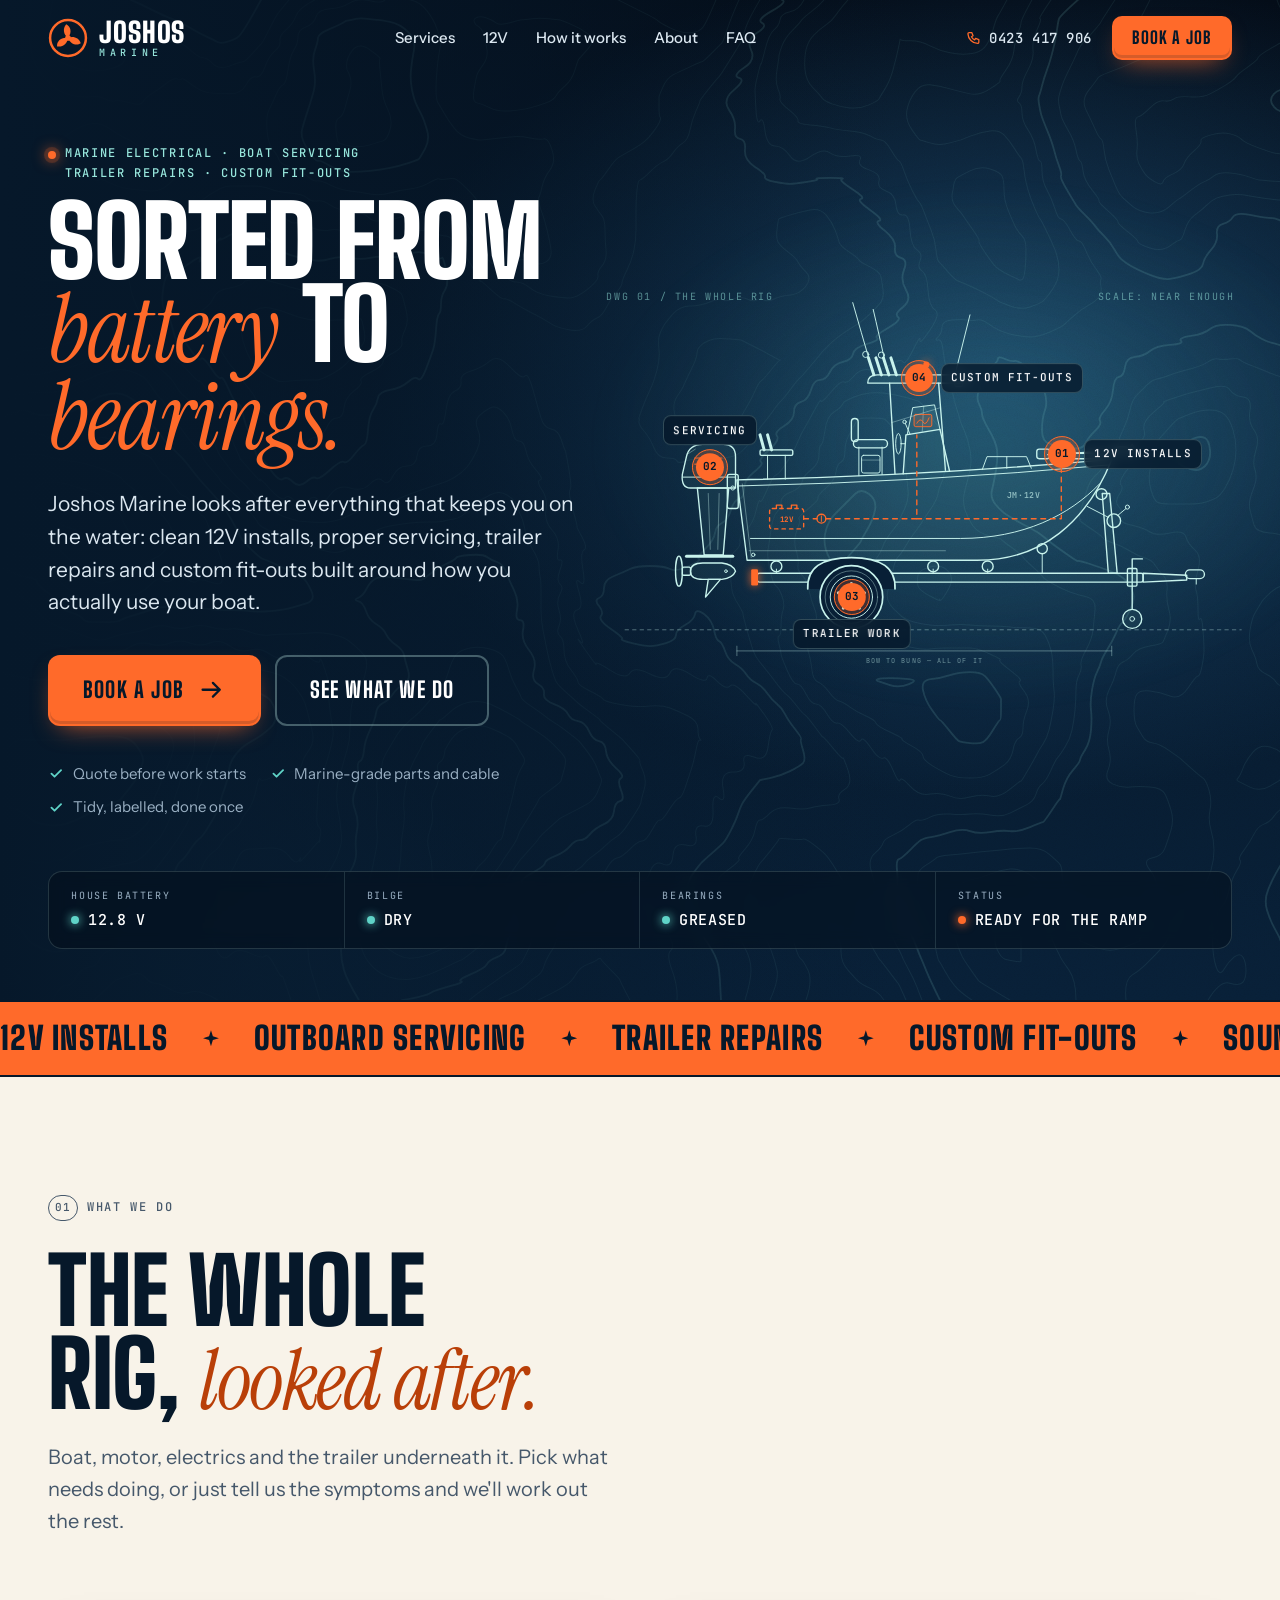
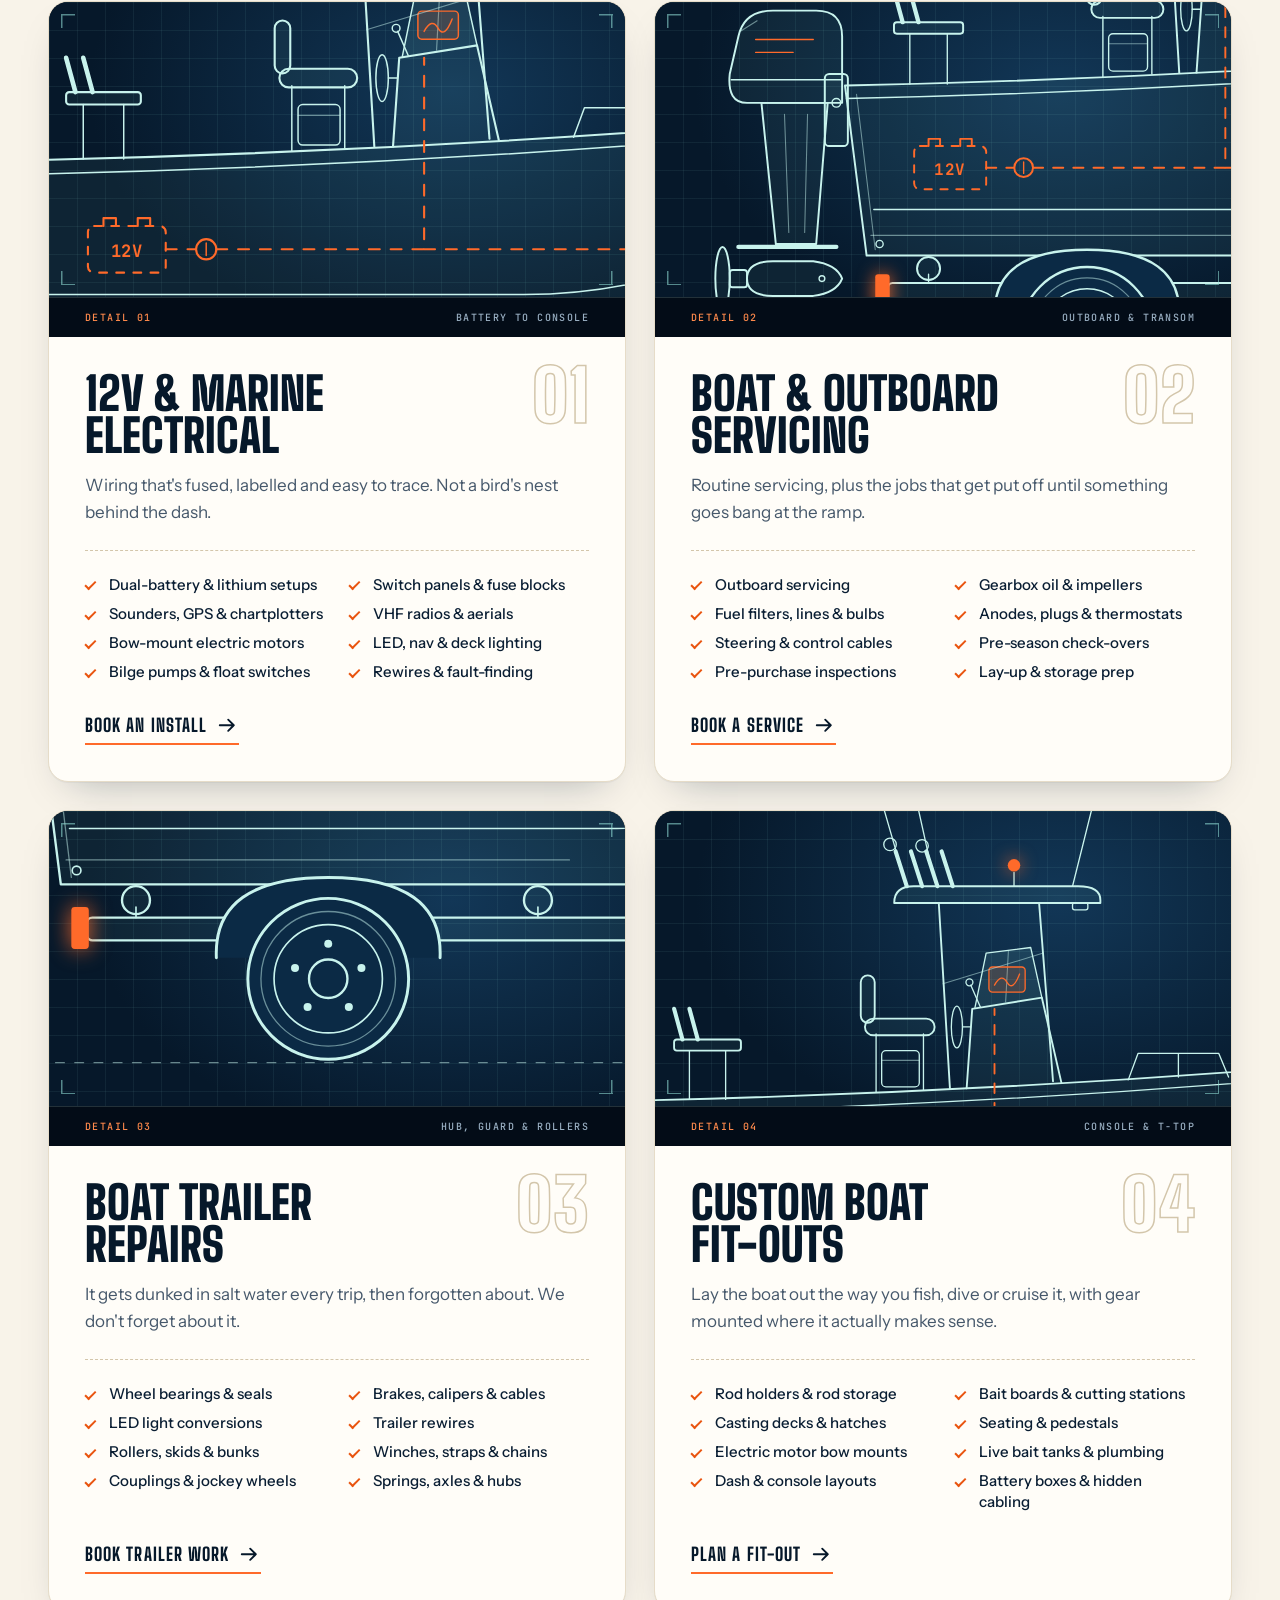
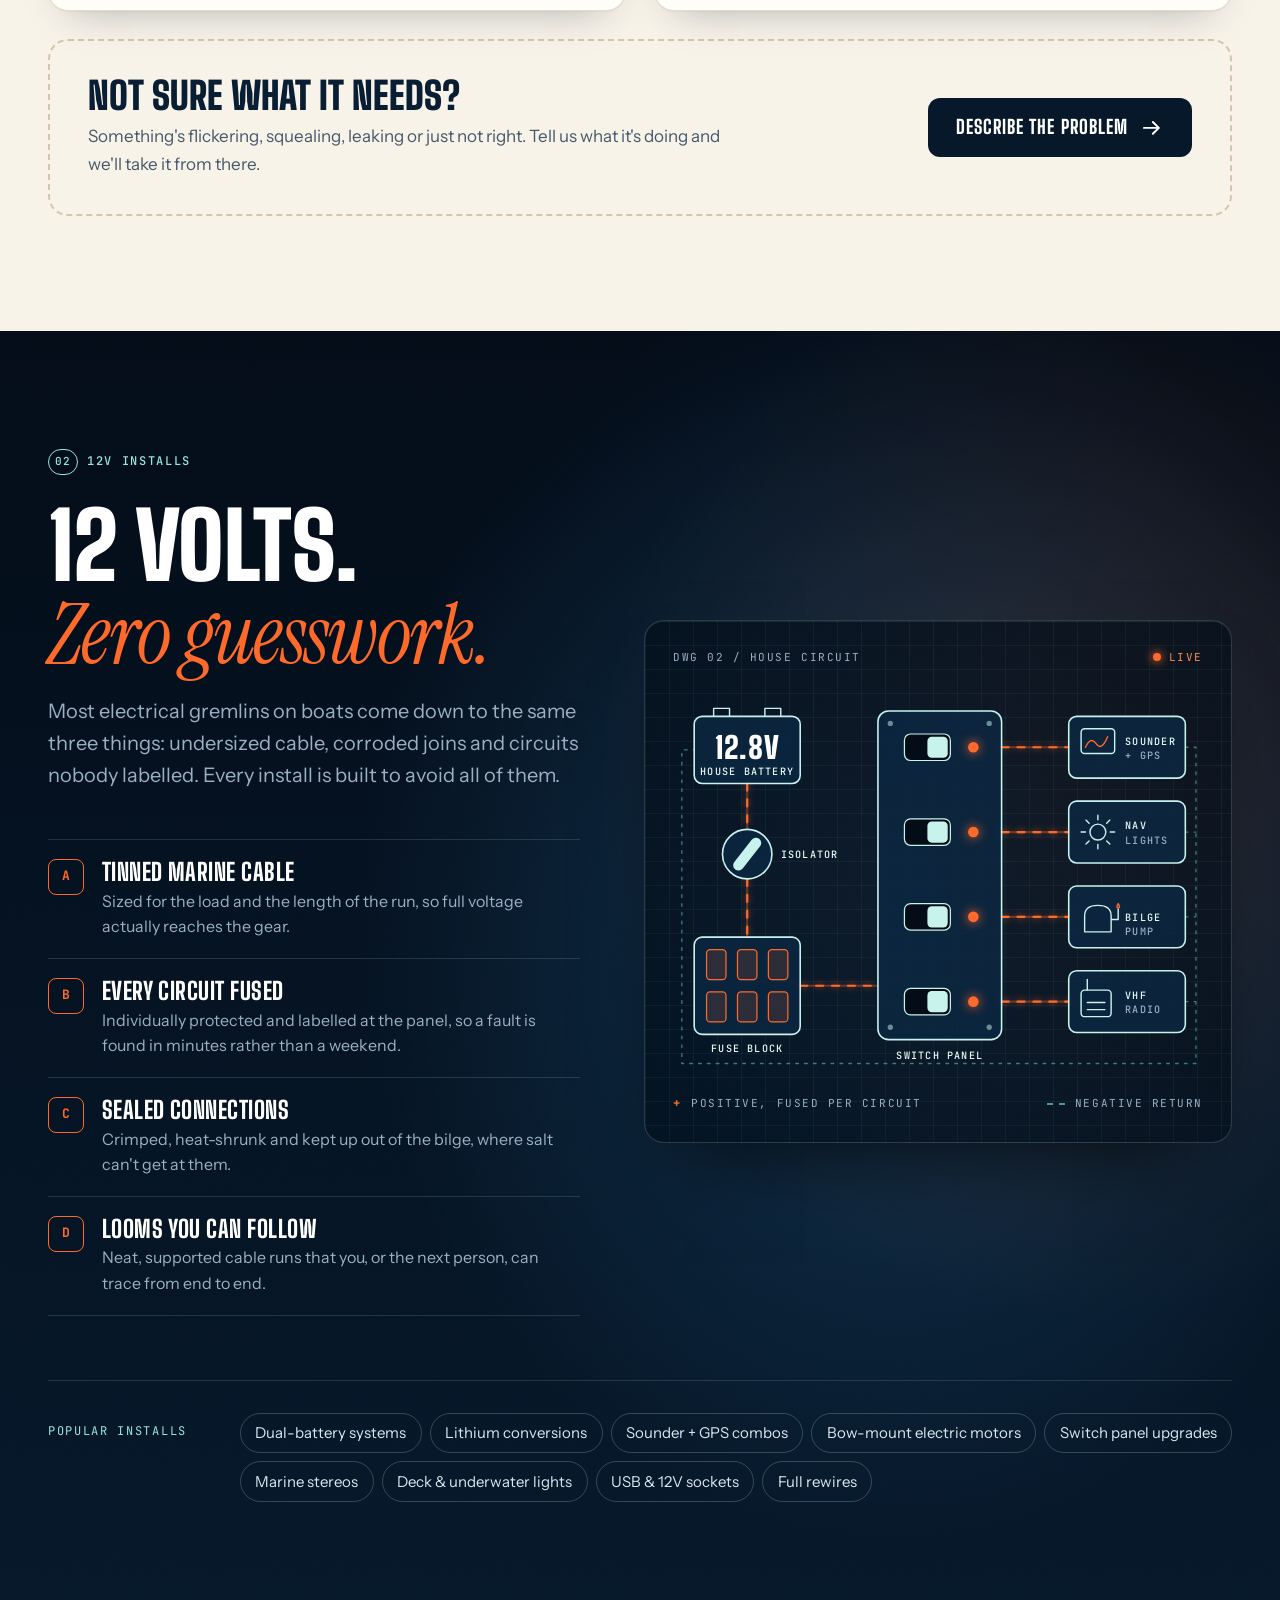
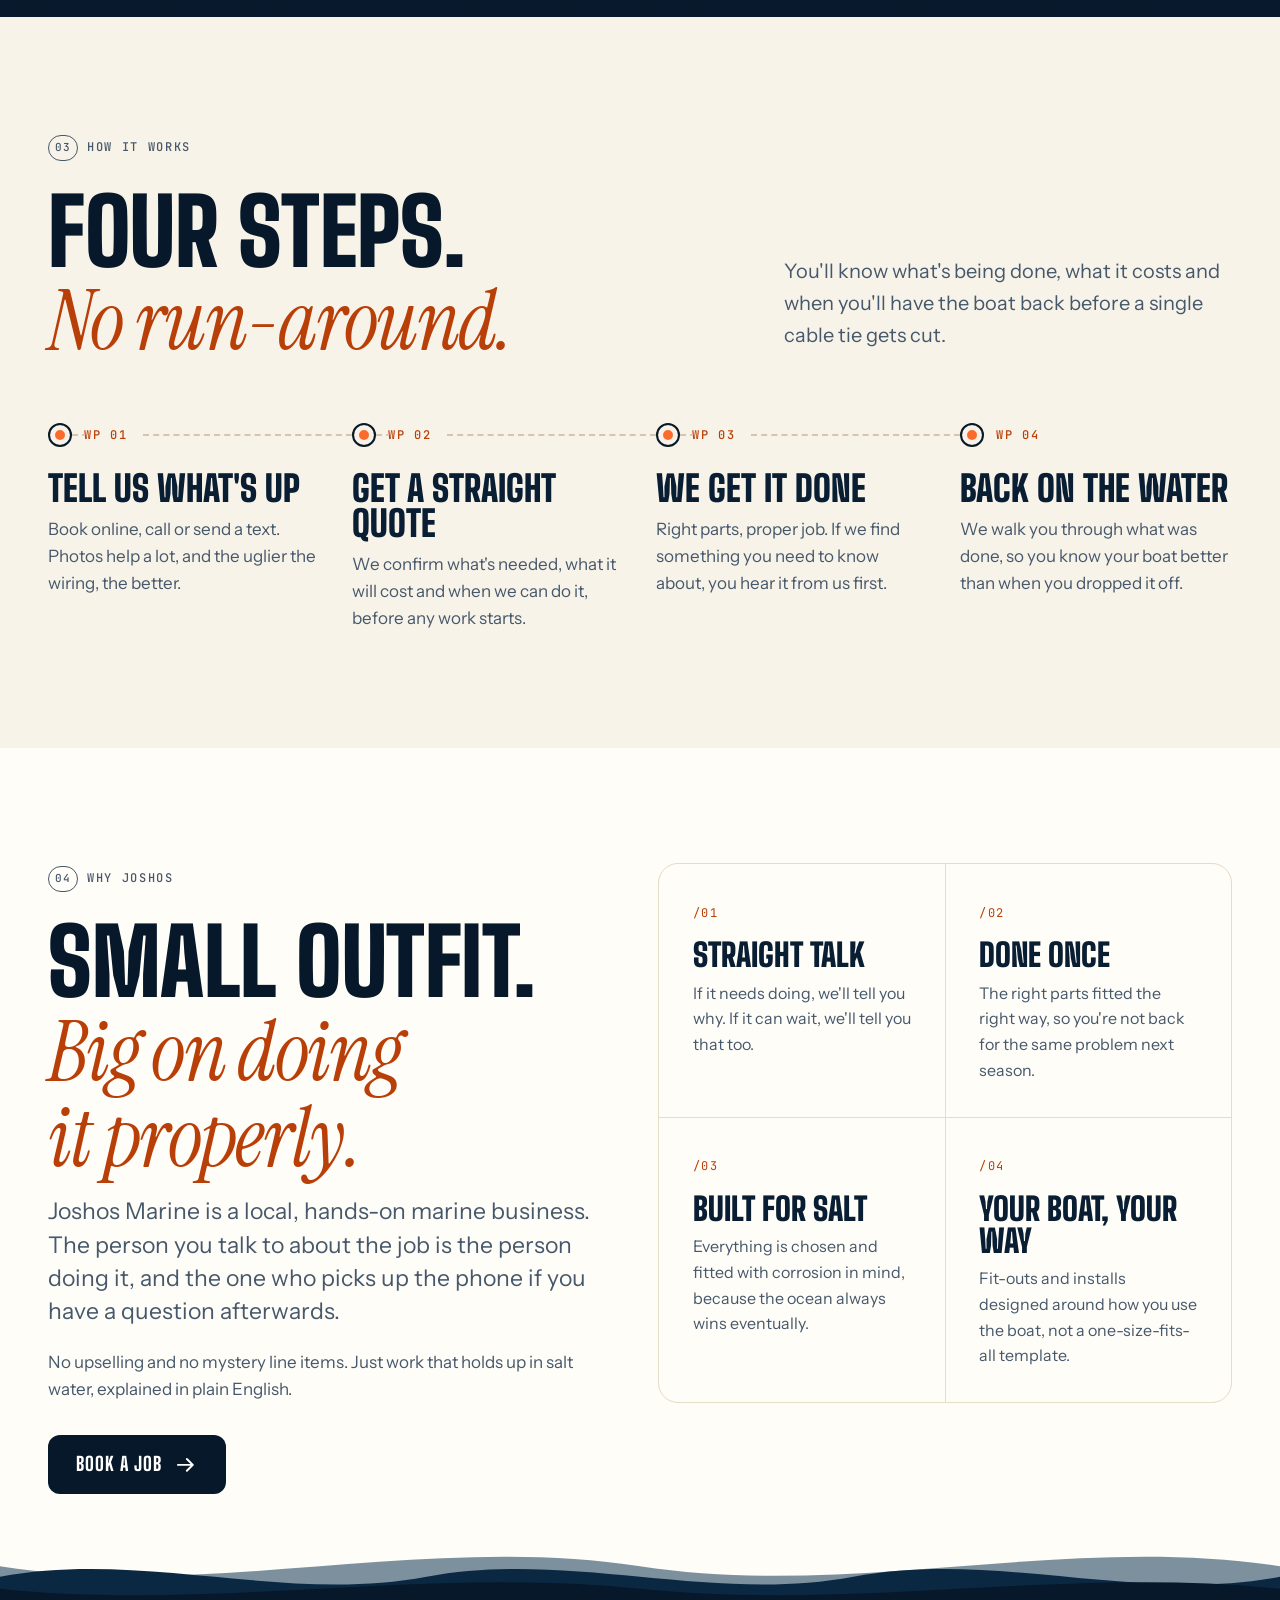
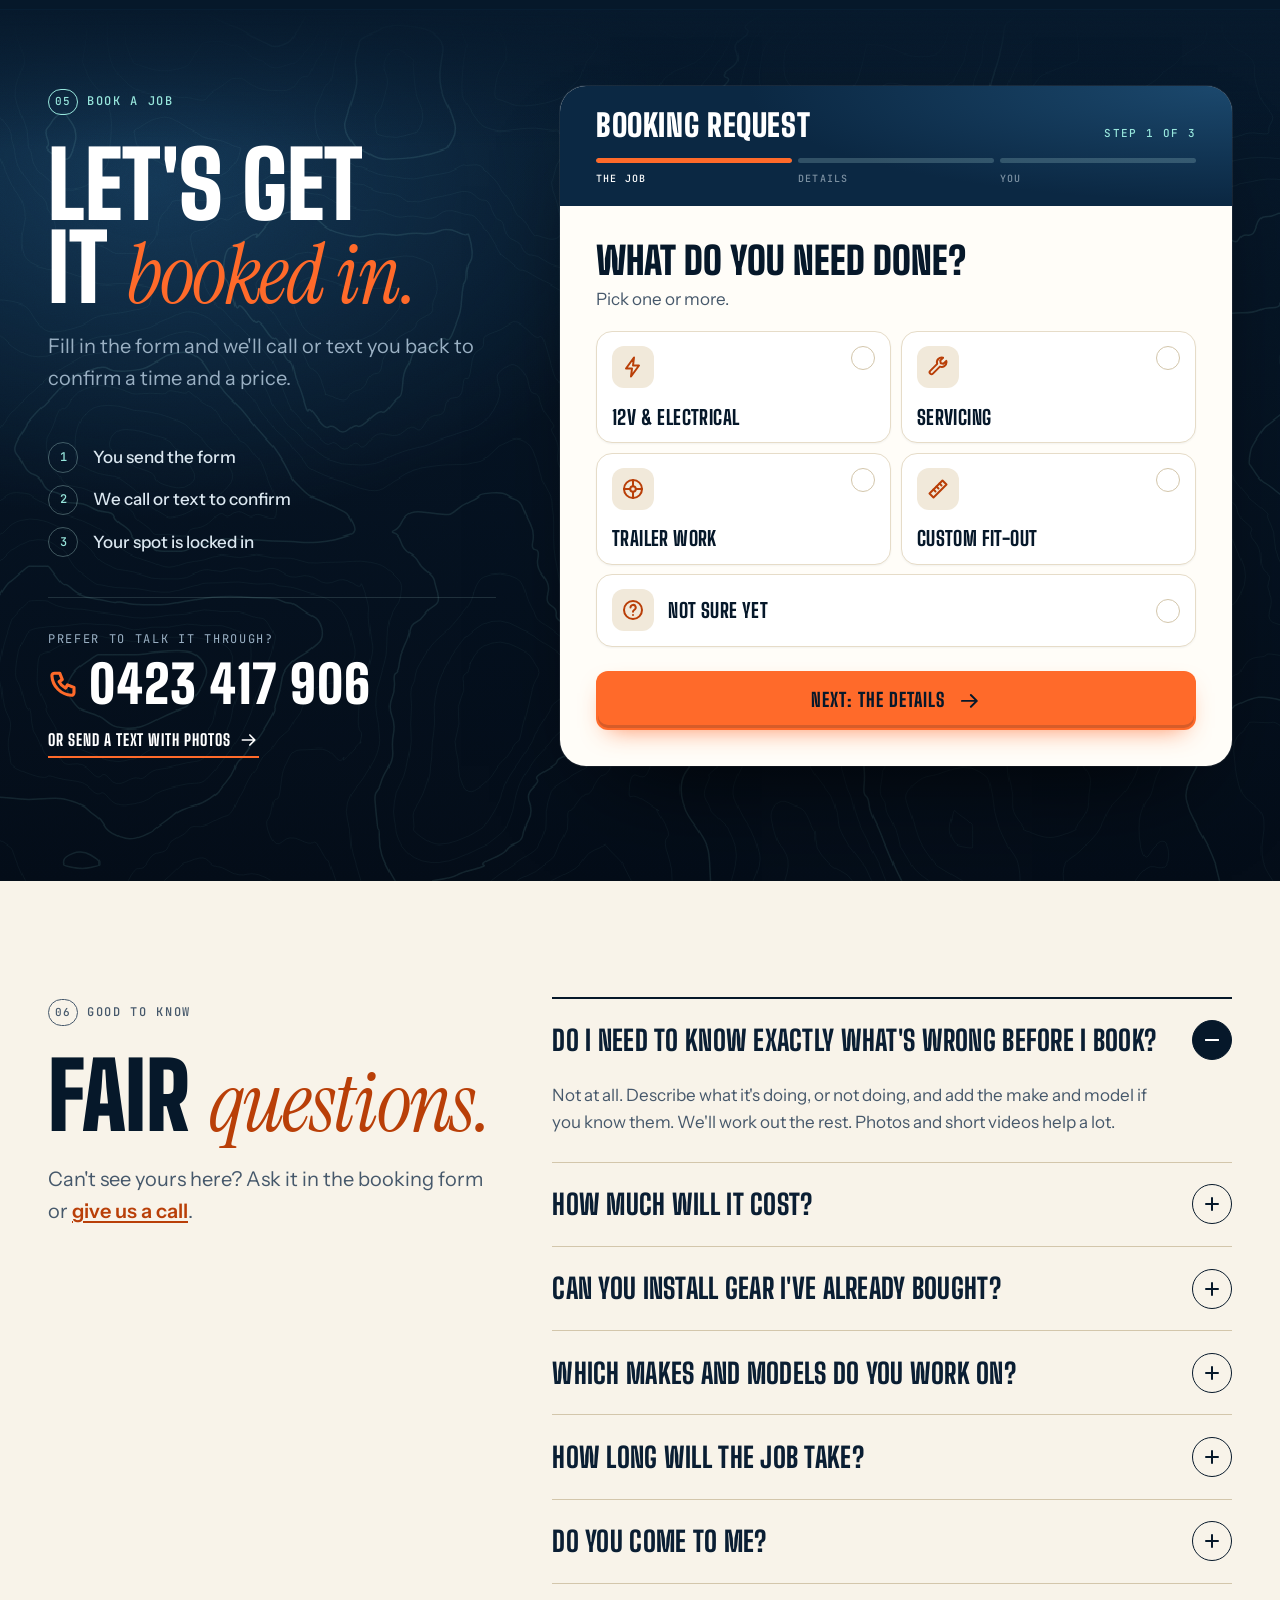
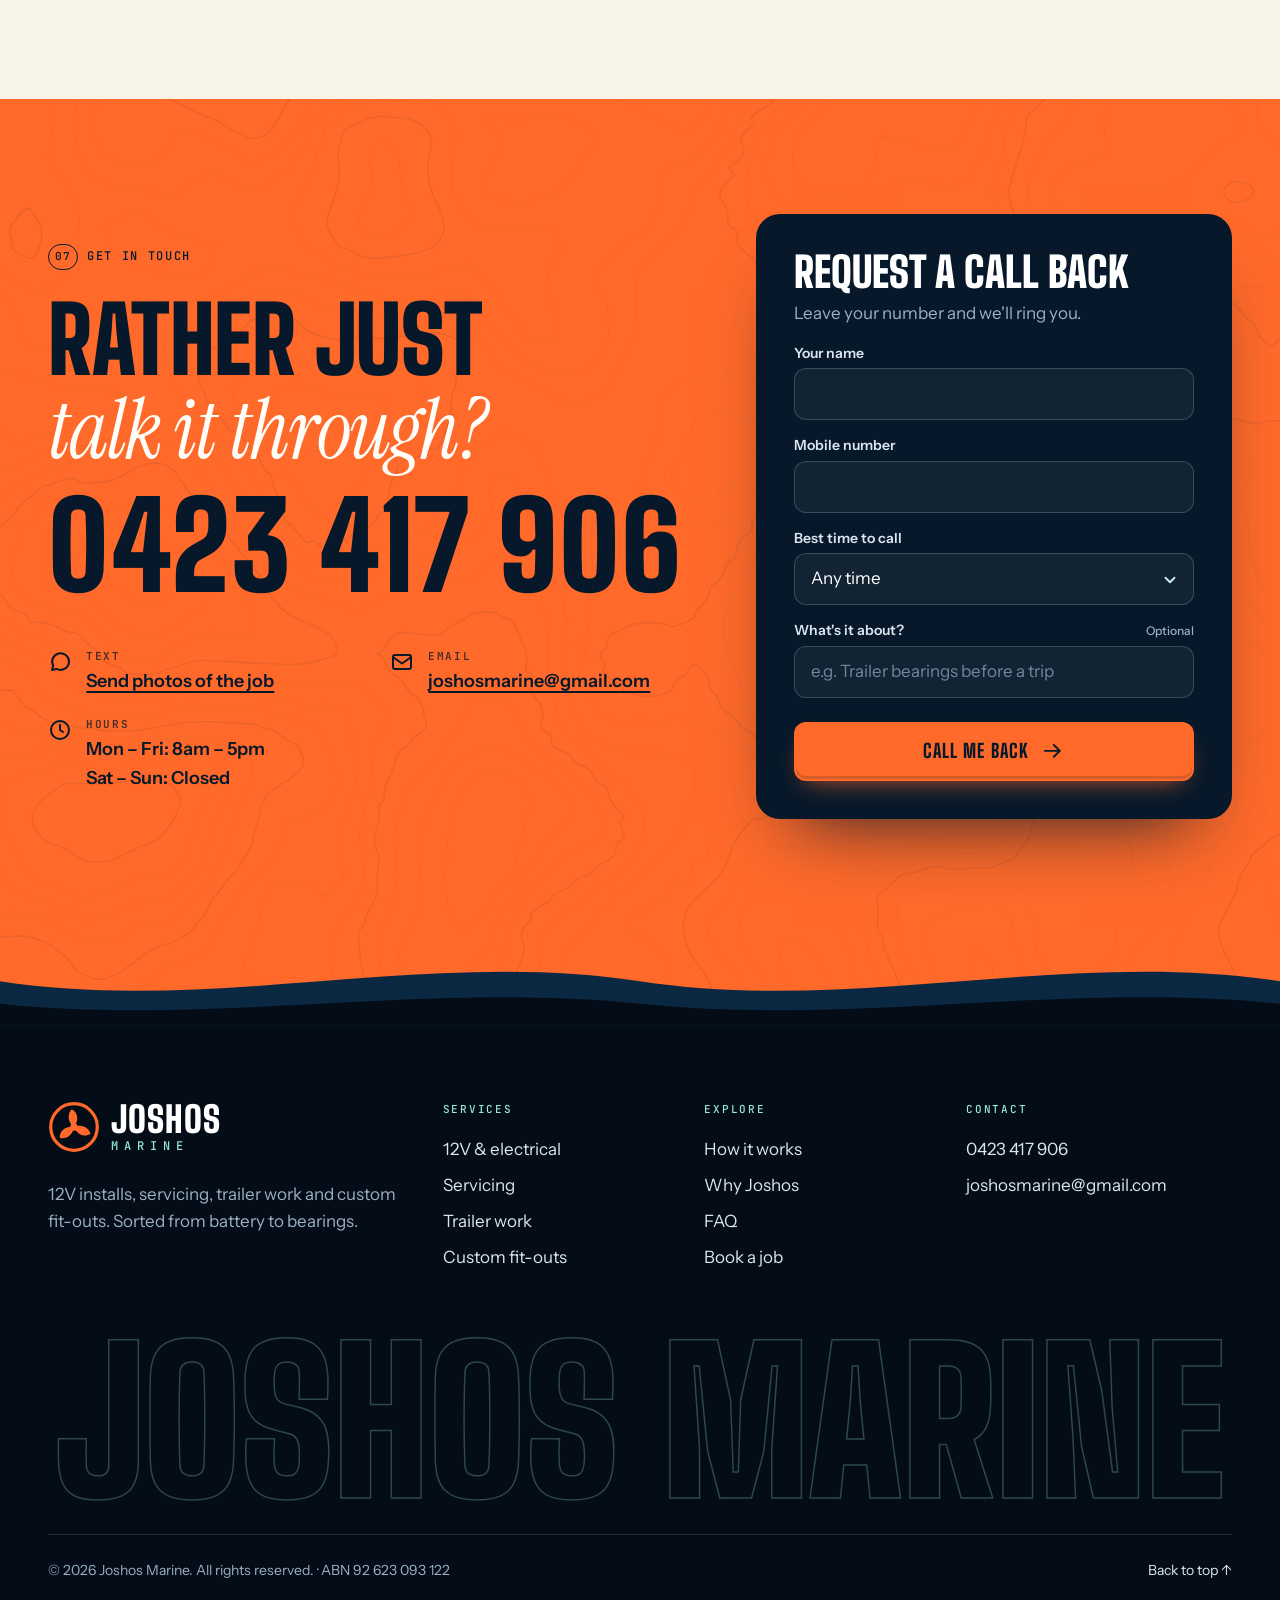
==== commit 0536784f: "Make the site easier for search engines to find and understand The site is not listed on Google or B" ====
--- a/index.html
+++ b/index.html
@@ -3,8 +3,9 @@
 <head>
   <meta charset="utf-8">
   <meta name="viewport" content="width=device-width, initial-scale=1, viewport-fit=cover">
-  <title>Joshos Marine — 12V installs, servicing, trailer work &amp; custom fit-outs</title>
-  <meta name="description" content="Joshos Marine looks after the whole rig: clean 12V installs, marine servicing, trailer repairs and custom fit-outs. Book a job online in a couple of minutes.">
+  <title>Joshos Marine | Marine electrical, boat servicing &amp; trailer repairs</title>
+  <meta name="description" content="Joshos Marine: 12V marine electrical, boat and outboard servicing, boat trailer repairs and custom fit-outs. Call 0423 417 906 or book a job online.">
+  <meta name="robots" content="index, follow, max-image-preview:large">
   <meta name="theme-color" content="#06182a">
   <meta name="format-detection" content="telephone=no">
   <script>
@@ -23,13 +24,84 @@
   <meta property="og:type" content="website">
   <meta property="og:site_name" content="Joshos Marine">
   <meta property="og:title" content="Joshos Marine — sorted from battery to bearings">
-  <meta property="og:description" content="12V installs, marine servicing, trailer work and custom fit-outs. Book a job online.">
+  <meta property="og:description" content="12V marine electrical, boat and outboard servicing, boat trailer repairs and custom fit-outs. Call or book online.">
   <meta property="og:url" content="https://joshosmarine.com.au/">
   <meta property="og:image" content="https://joshosmarine.com.au/assets/img/og-image.jpg">
   <meta property="og:image:width" content="1200">
   <meta property="og:image:height" content="630">
+  <meta property="og:image:alt" content="Joshos Marine: 12V installs, servicing, trailer work and custom fit-outs">
   <meta property="og:locale" content="en_AU">
   <meta name="twitter:card" content="summary_large_image">
+
+  <!-- The business described for search engines. js/main.js refreshes the
+       contact details in here from js/config.js, so that file stays the one
+       place to edit; this copy is what a crawler sees before scripts run. -->
+  <script type="application/ld+json" id="site-data">
+  {
+    "@context": "https://schema.org",
+    "@graph": [
+      {
+        "@type": "WebSite",
+        "@id": "https://joshosmarine.com.au/#website",
+        "url": "https://joshosmarine.com.au/",
+        "name": "Joshos Marine",
+        "inLanguage": "en-AU",
+        "publisher": {
+          "@id": "https://joshosmarine.com.au/#business"
+        }
+      },
+      {
+        "@type": "LocalBusiness",
+        "@id": "https://joshosmarine.com.au/#business",
+        "name": "Joshos Marine",
+        "description": "12V marine electrical, boat and outboard servicing, boat trailer repairs and custom fit-outs.",
+        "url": "https://joshosmarine.com.au/",
+        "image": "https://joshosmarine.com.au/assets/img/og-image.jpg",
+        "logo": "https://joshosmarine.com.au/assets/img/icon-512.png",
+        "telephone": "+61423417906",
+        "email": "joshosmarine@gmail.com",
+        "taxID": "92623093122",
+        "openingHours": [
+          "Mo-Fr 08:00-17:00"
+        ],
+        "address": {
+          "@type": "PostalAddress",
+          "addressCountry": "AU"
+        },
+        "makesOffer": [
+          {
+            "@type": "Offer",
+            "itemOffered": {
+              "@type": "Service",
+              "name": "12V & marine electrical"
+            }
+          },
+          {
+            "@type": "Offer",
+            "itemOffered": {
+              "@type": "Service",
+              "name": "Boat & outboard servicing"
+            }
+          },
+          {
+            "@type": "Offer",
+            "itemOffered": {
+              "@type": "Service",
+              "name": "Boat trailer repairs"
+            }
+          },
+          {
+            "@type": "Offer",
+            "itemOffered": {
+              "@type": "Service",
+              "name": "Custom boat fit-outs"
+            }
+          }
+        ]
+      }
+    ]
+  }
+  </script>
 
   <link rel="icon" href="assets/img/favicon.svg" type="image/svg+xml">
   <link rel="apple-touch-icon" href="assets/img/apple-touch-icon.png">
@@ -278,16 +350,21 @@
 
       <div class="container hero__grid">
         <div class="hero__copy">
-          <p class="eyebrow eyebrow--light" data-reveal>
+          <!-- The main heading is the line that says what the business does;
+               the big slogan underneath is styled as the headline. -->
+          <h1 class="eyebrow eyebrow--light hero__what" data-reveal>
             <span class="eyebrow__led"></span>
-            12V · Servicing · Trailers · Fit-outs
-          </p>
-
-          <h1 class="hero__title">
+            <span>
+              <span class="hero__what-line">Marine electrical · Boat servicing</span>
+              <span class="hero__what-line">Trailer repairs · Custom fit-outs</span>
+            </span>
+          </h1>
+
+          <p class="hero__title">
             <span class="hero__line" data-reveal style="--d:.05s">Sorted from</span>
             <span class="hero__line" data-reveal style="--d:.13s"><em>battery</em> to</span>
             <span class="hero__line" data-reveal style="--d:.21s"><em>bearings.</em></span>
-          </h1>
+          </p>
 
           <p class="hero__lede" data-reveal style="--d:.3s">
             Joshos Marine looks after everything that keeps you on the water: clean 12V installs,
@@ -412,7 +489,7 @@
             </div>
             <div class="svc__body">
               <p class="svc__num">02</p>
-              <h3 class="svc__title">Servicing &amp; maintenance</h3>
+              <h3 class="svc__title">Boat &amp; outboard servicing</h3>
               <p class="svc__lede">Routine servicing, plus the jobs that get put off until something goes bang at the ramp.</p>
               <ul class="ticks">
                 <li>Outboard servicing</li>
@@ -435,7 +512,7 @@
             </div>
             <div class="svc__body">
               <p class="svc__num">03</p>
-              <h3 class="svc__title">Trailer work</h3>
+              <h3 class="svc__title">Boat trailer repairs</h3>
               <p class="svc__lede">It gets dunked in salt water every trip, then forgotten about. We don't forget about it.</p>
               <ul class="ticks">
                 <li>Wheel bearings &amp; seals</li>
@@ -458,7 +535,7 @@
             </div>
             <div class="svc__body">
               <p class="svc__num">04</p>
-              <h3 class="svc__title">Custom <span class="nb">fit-outs</span></h3>
+              <h3 class="svc__title">Custom boat <span class="nb">fit-outs</span></h3>
               <p class="svc__lede">Lay the boat out the way you fish, dive or cruise it, with gear mounted where it actually makes sense.</p>
               <ul class="ticks">
                 <li>Rod holders &amp; rod storage</li>
@@ -947,30 +1024,30 @@
           </p>
         </header>
 
-        <div class="faq" data-reveal>
-          <details class="faq__item" name="faq" open>
-            <summary><span>Do I need to know exactly what's wrong before I book?</span><i aria-hidden="true"></i></summary>
-            <div class="faq__a"><p>Not at all. Describe what it's doing, or not doing, and add the make and model if you know them. We'll work out the rest. Photos and short videos help a lot.</p></div>
+        <div class="faq" data-reveal itemscope itemtype="https://schema.org/FAQPage">
+          <details class="faq__item" name="faq" open itemscope itemprop="mainEntity" itemtype="https://schema.org/Question">
+            <summary><span itemprop="name">Do I need to know exactly what's wrong before I book?</span><i aria-hidden="true"></i></summary>
+            <div class="faq__a" itemscope itemprop="acceptedAnswer" itemtype="https://schema.org/Answer"><p itemprop="text">Not at all. Describe what it's doing, or not doing, and add the make and model if you know them. We'll work out the rest. Photos and short videos help a lot.</p></div>
           </details>
-          <details class="faq__item" name="faq">
-            <summary><span>How much will it cost?</span><i aria-hidden="true"></i></summary>
-            <div class="faq__a"><p>It depends on the job, but you'll always get a quote before any work starts. If something unexpected turns up along the way, we'll call you before going any further.</p></div>
+          <details class="faq__item" name="faq" itemscope itemprop="mainEntity" itemtype="https://schema.org/Question">
+            <summary><span itemprop="name">How much will it cost?</span><i aria-hidden="true"></i></summary>
+            <div class="faq__a" itemscope itemprop="acceptedAnswer" itemtype="https://schema.org/Answer"><p itemprop="text">It depends on the job, but you'll always get a quote before any work starts. If something unexpected turns up along the way, we'll call you before going any further.</p></div>
           </details>
-          <details class="faq__item" name="faq">
-            <summary><span>Can you install gear I've already bought?</span><i aria-hidden="true"></i></summary>
-            <div class="faq__a"><p>Usually, yes. Let us know what it is when you book so we can check it suits your boat and turn up with the right cable, fuses and fittings.</p></div>
+          <details class="faq__item" name="faq" itemscope itemprop="mainEntity" itemtype="https://schema.org/Question">
+            <summary><span itemprop="name">Can you install gear I've already bought?</span><i aria-hidden="true"></i></summary>
+            <div class="faq__a" itemscope itemprop="acceptedAnswer" itemtype="https://schema.org/Answer"><p itemprop="text">Usually, yes. Let us know what it is when you book so we can check it suits your boat and turn up with the right cable, fuses and fittings.</p></div>
           </details>
-          <details class="faq__item" name="faq">
-            <summary><span>Which makes and models do you work on?</span><i aria-hidden="true"></i></summary>
-            <div class="faq__a"><p>Most of the common boat, outboard and trailer brands. Put the details in the booking form and we'll confirm before you make the trip.</p></div>
+          <details class="faq__item" name="faq" itemscope itemprop="mainEntity" itemtype="https://schema.org/Question">
+            <summary><span itemprop="name">Which makes and models do you work on?</span><i aria-hidden="true"></i></summary>
+            <div class="faq__a" itemscope itemprop="acceptedAnswer" itemtype="https://schema.org/Answer"><p itemprop="text">Most of the common boat, outboard and trailer brands. Put the details in the booking form and we'll confirm before you make the trip.</p></div>
           </details>
-          <details class="faq__item" name="faq">
-            <summary><span>How long will the job take?</span><i aria-hidden="true"></i></summary>
-            <div class="faq__a"><p>Smaller installs and most trailer jobs are quick. Full rewires and custom fit-outs take longer. You'll get a realistic timeframe with your quote, and we'll keep you posted if anything changes.</p></div>
+          <details class="faq__item" name="faq" itemscope itemprop="mainEntity" itemtype="https://schema.org/Question">
+            <summary><span itemprop="name">How long will the job take?</span><i aria-hidden="true"></i></summary>
+            <div class="faq__a" itemscope itemprop="acceptedAnswer" itemtype="https://schema.org/Answer"><p itemprop="text">Smaller installs and most trailer jobs are quick. Full rewires and custom fit-outs take longer. You'll get a realistic timeframe with your quote, and we'll keep you posted if anything changes.</p></div>
           </details>
-          <details class="faq__item" name="faq">
-            <summary><span>Do you come to me?</span><i aria-hidden="true"></i></summary>
-            <div class="faq__a"><p>Depending on the job and where you are, often we can. Tick "come to me" in the booking form and we'll let you know what's possible.</p></div>
+          <details class="faq__item" name="faq" itemscope itemprop="mainEntity" itemtype="https://schema.org/Question">
+            <summary><span itemprop="name">Do you come to me?</span><i aria-hidden="true"></i></summary>
+            <div class="faq__a" itemscope itemprop="acceptedAnswer" itemtype="https://schema.org/Answer"><p itemprop="text">Depending on the job and where you are, often we can. Tick "come to me" in the booking form and we'll let you know what's possible.</p></div>
           </details>
         </div>
       </div>
--- a/css/styles.css
+++ b/css/styles.css
@@ -175,6 +175,10 @@
 }
 .eyebrow--light { color: var(--foam-300); }
 .eyebrow--ink { color: var(--ink-900); }
+/* The hero's descriptive line is the page's h1: two short rows at every width. */
+.hero__what { align-items: flex-start; line-height: 1.6; }
+.hero__what .eyebrow__led { flex: none; margin-top: .55em; }
+.hero__what-line { display: block; white-space: nowrap; }
 .eyebrow__num {
   display: inline-grid; place-items: center;
   min-width: 2.4em; padding: .3em .55em;
@@ -745,7 +749,7 @@
 }
 .svc:hover .svc__num { -webkit-text-stroke-color: var(--signal-500); color: var(--signal-500); }
 .svc__title {
-  max-width: 11ch;
+  max-width: 16ch; text-wrap: balance;
   font-family: var(--font-display); font-weight: 900;
   font-size: clamp(2rem, 1.5rem + 2vw, 2.875rem); line-height: .92;
   text-transform: uppercase; color: var(--ink-900);
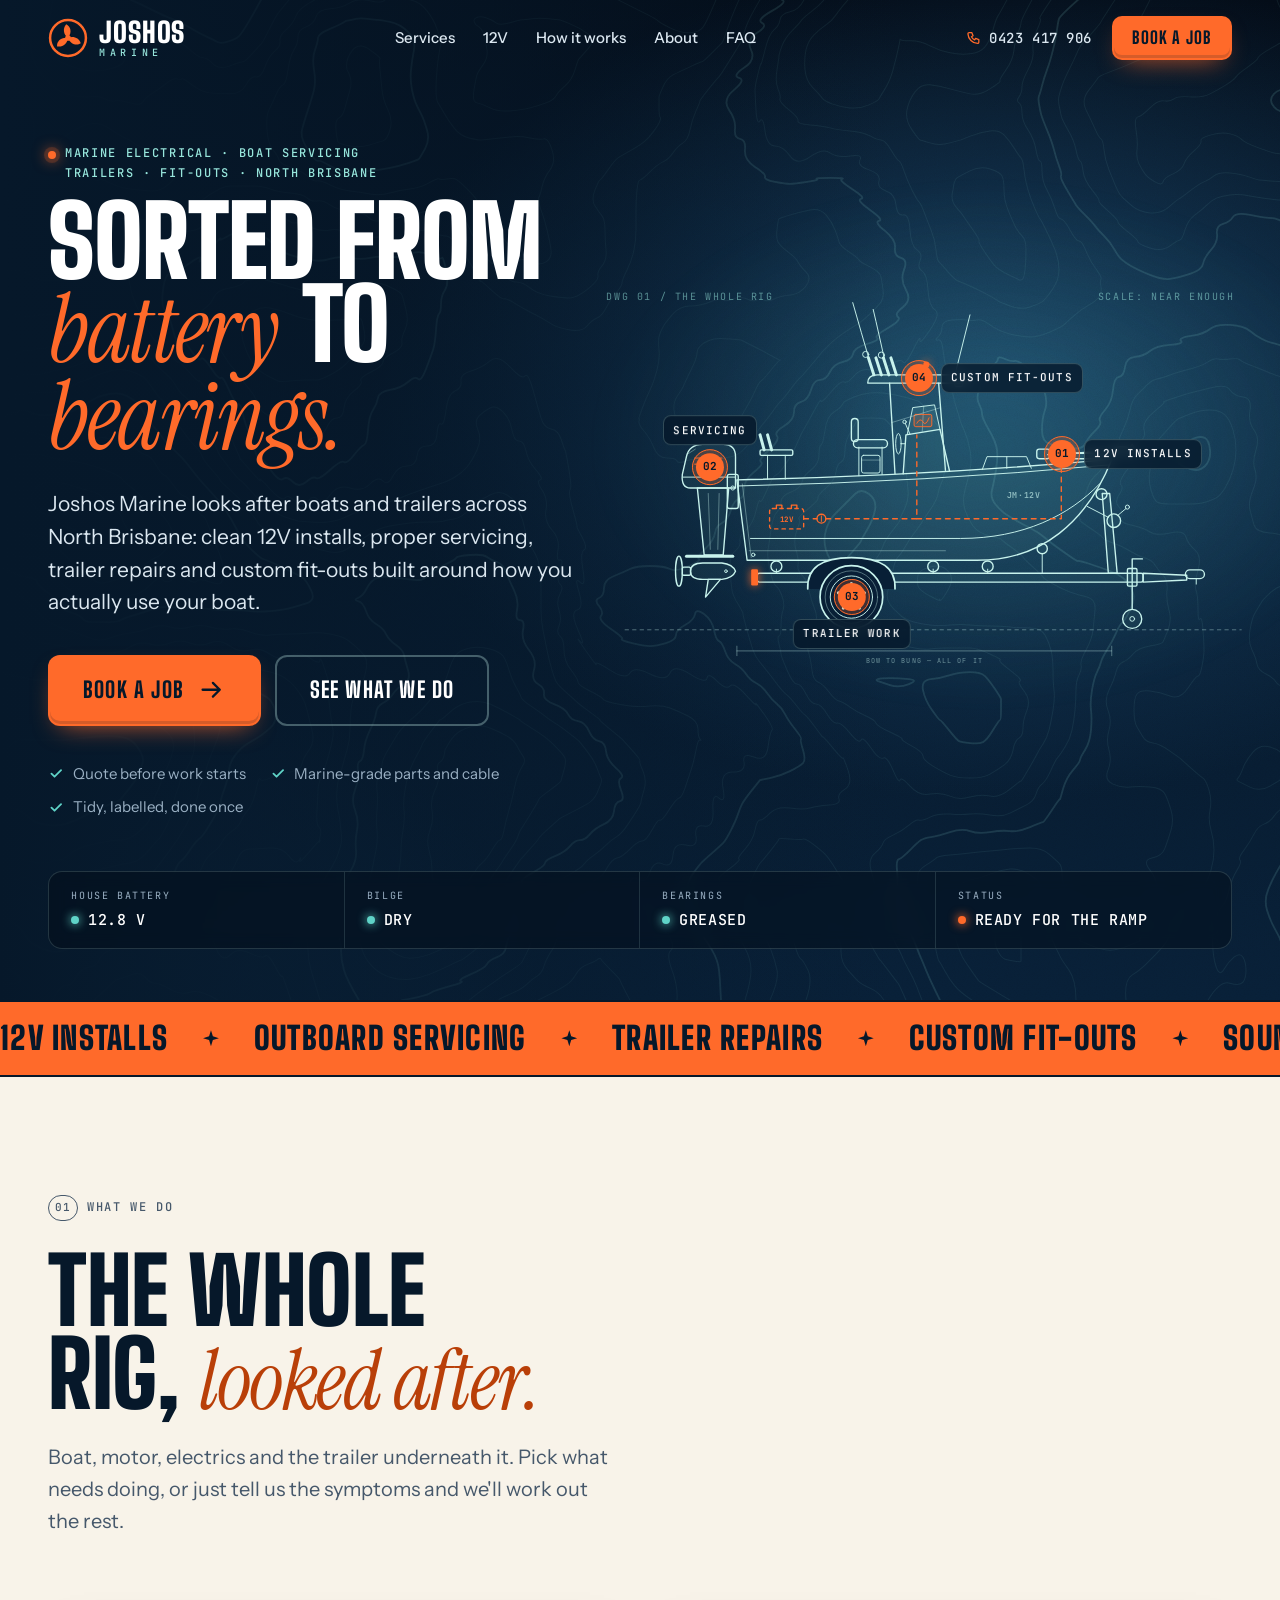
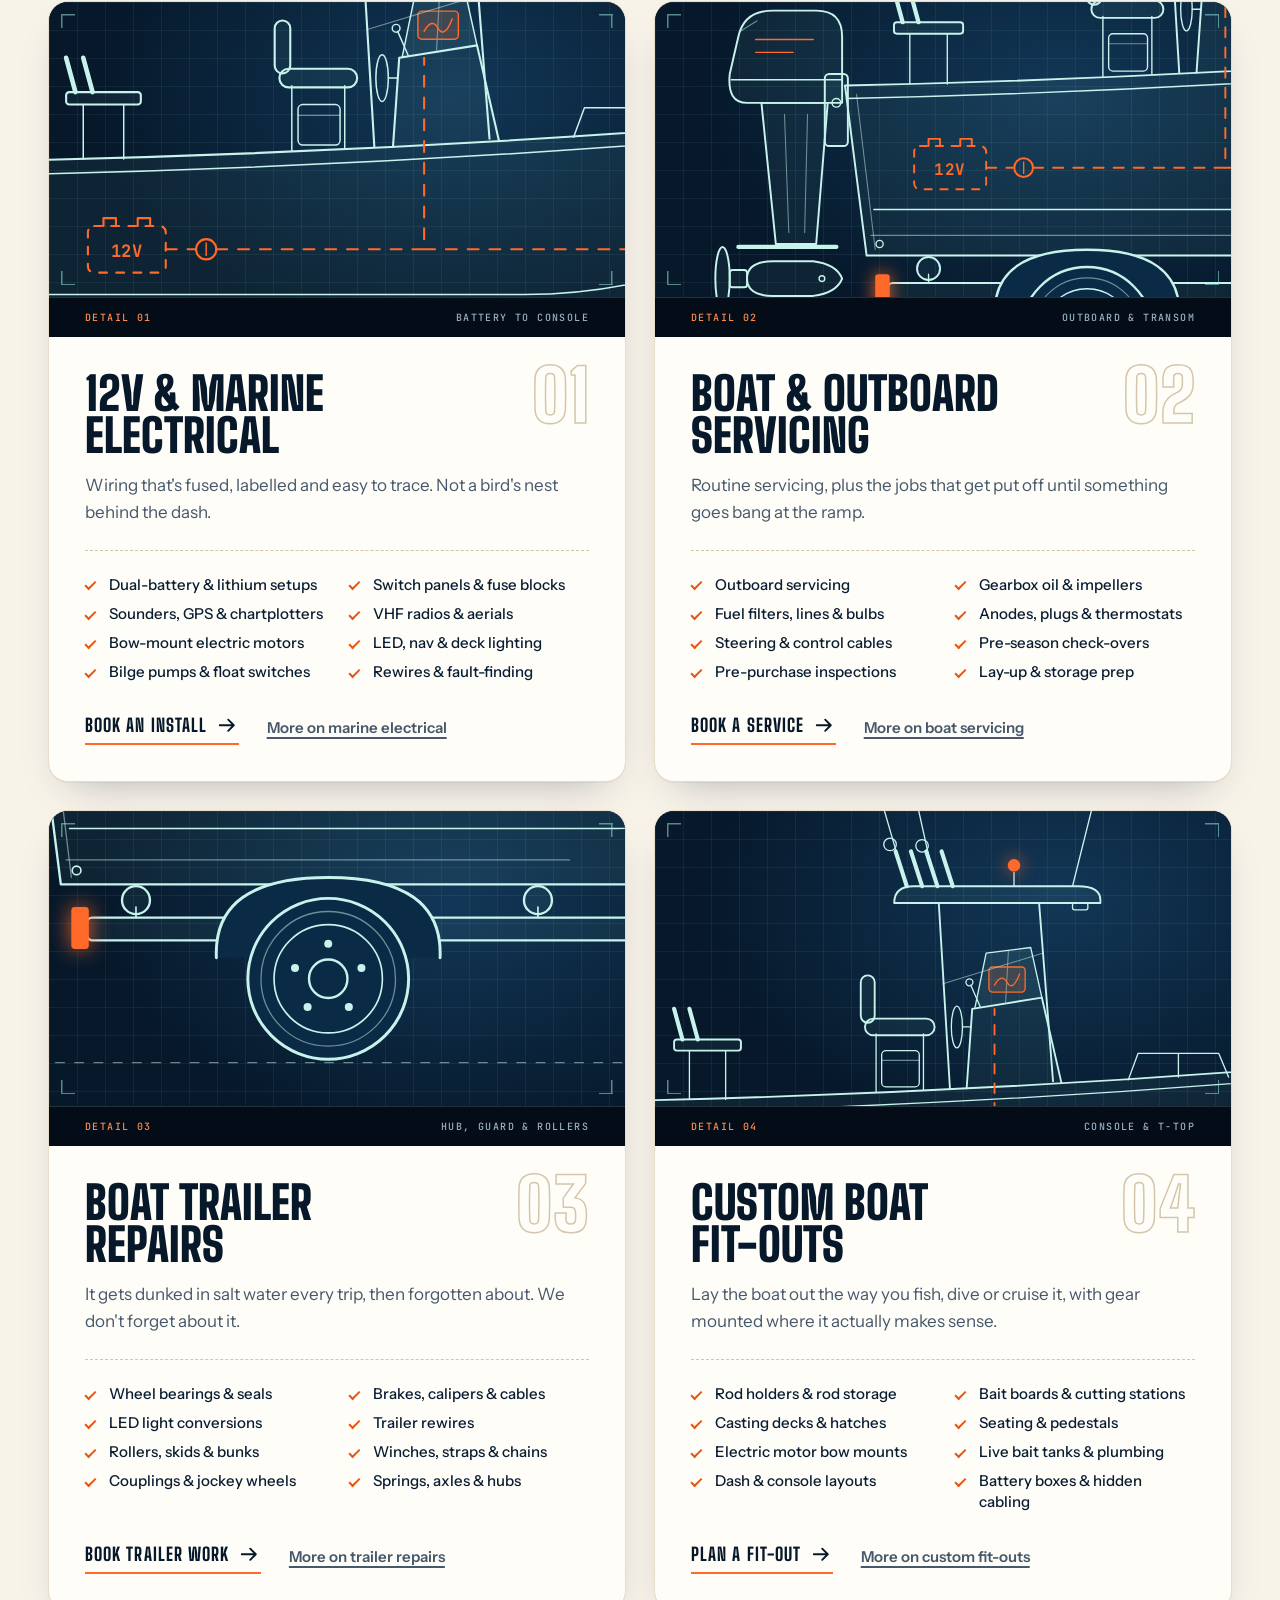
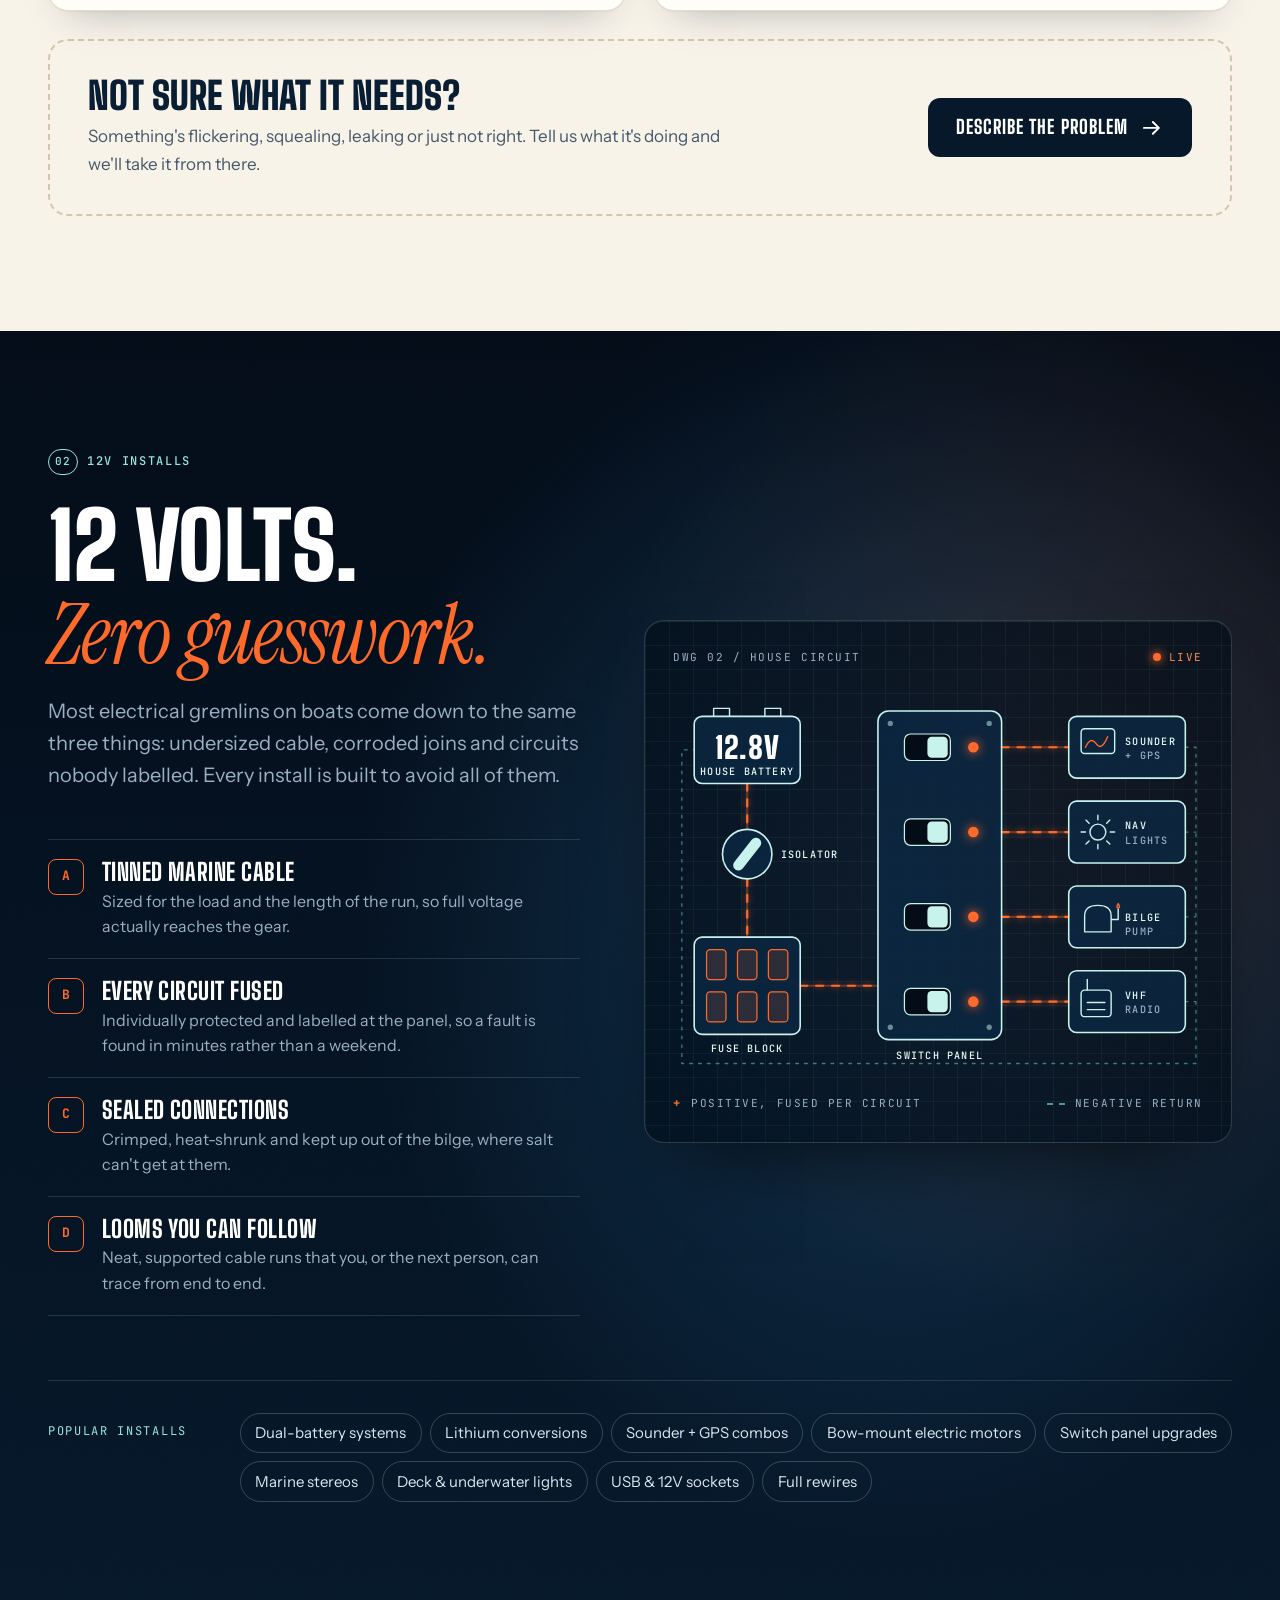
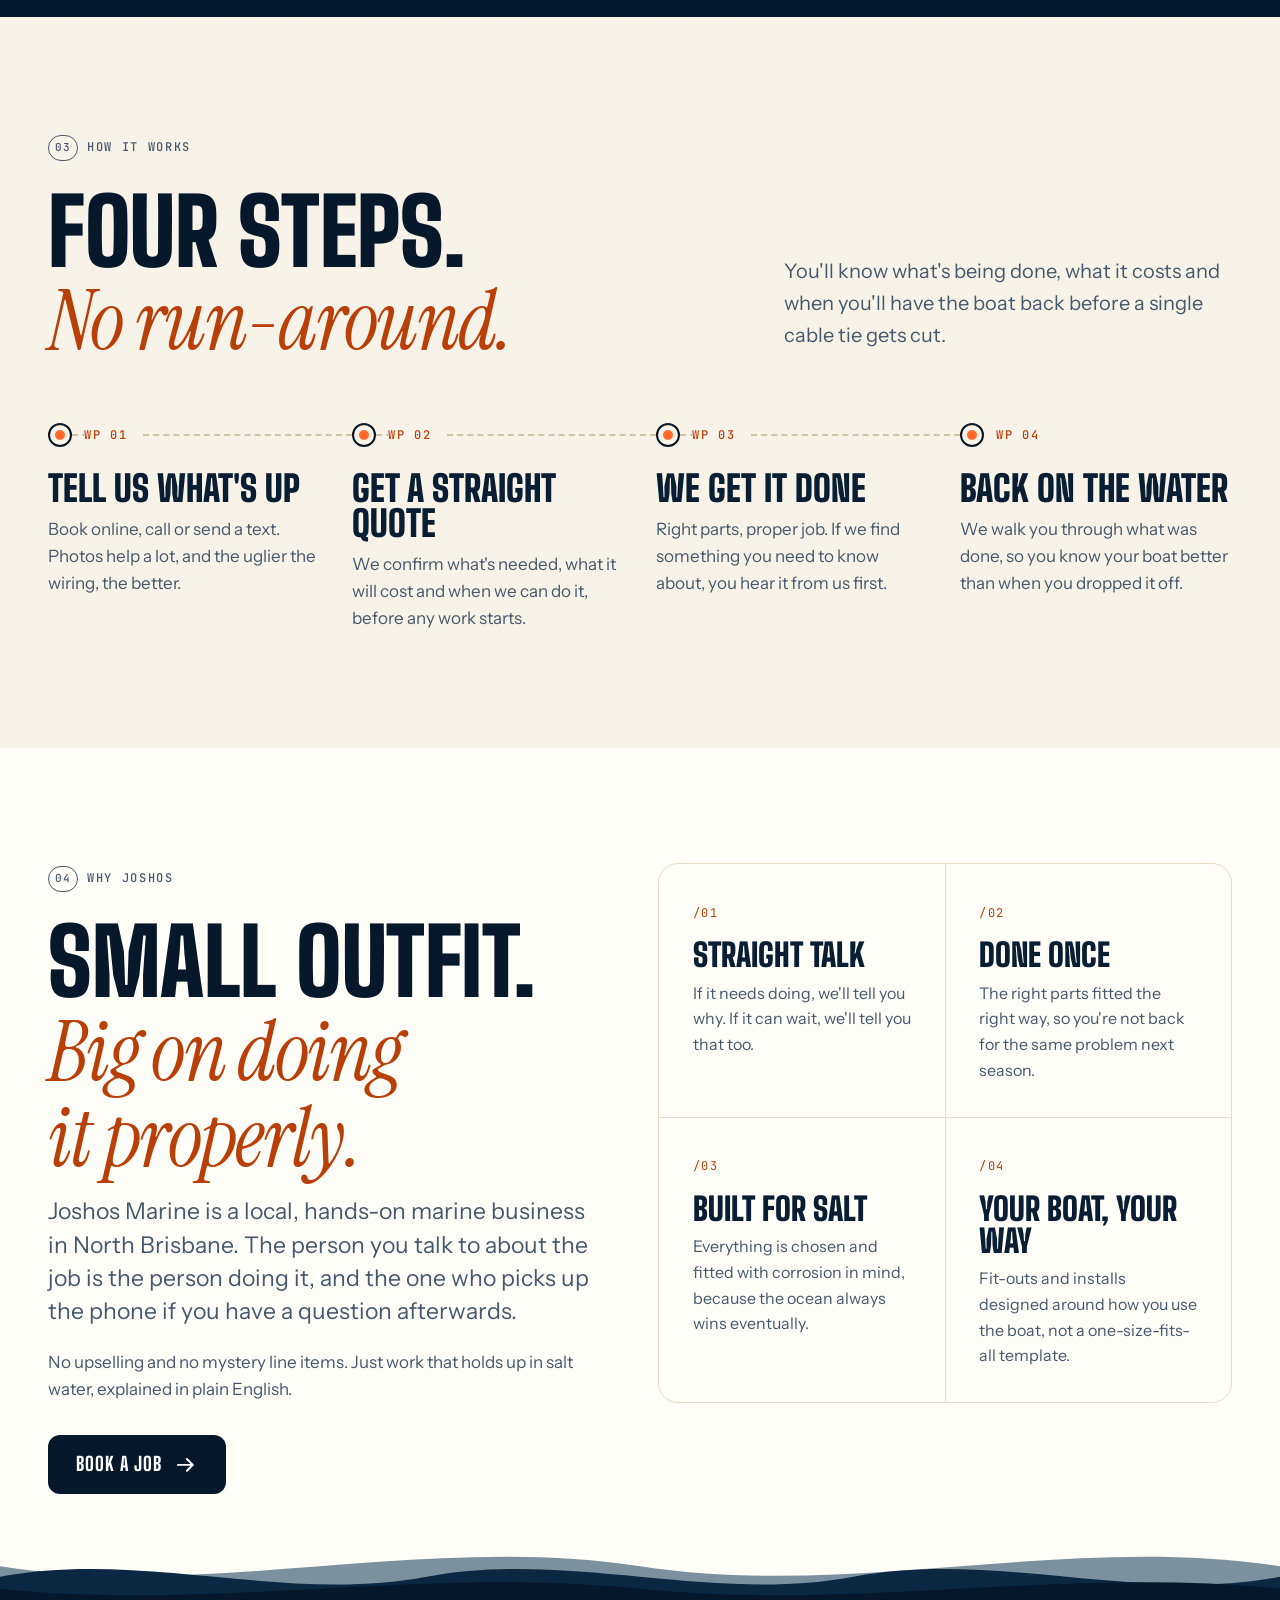
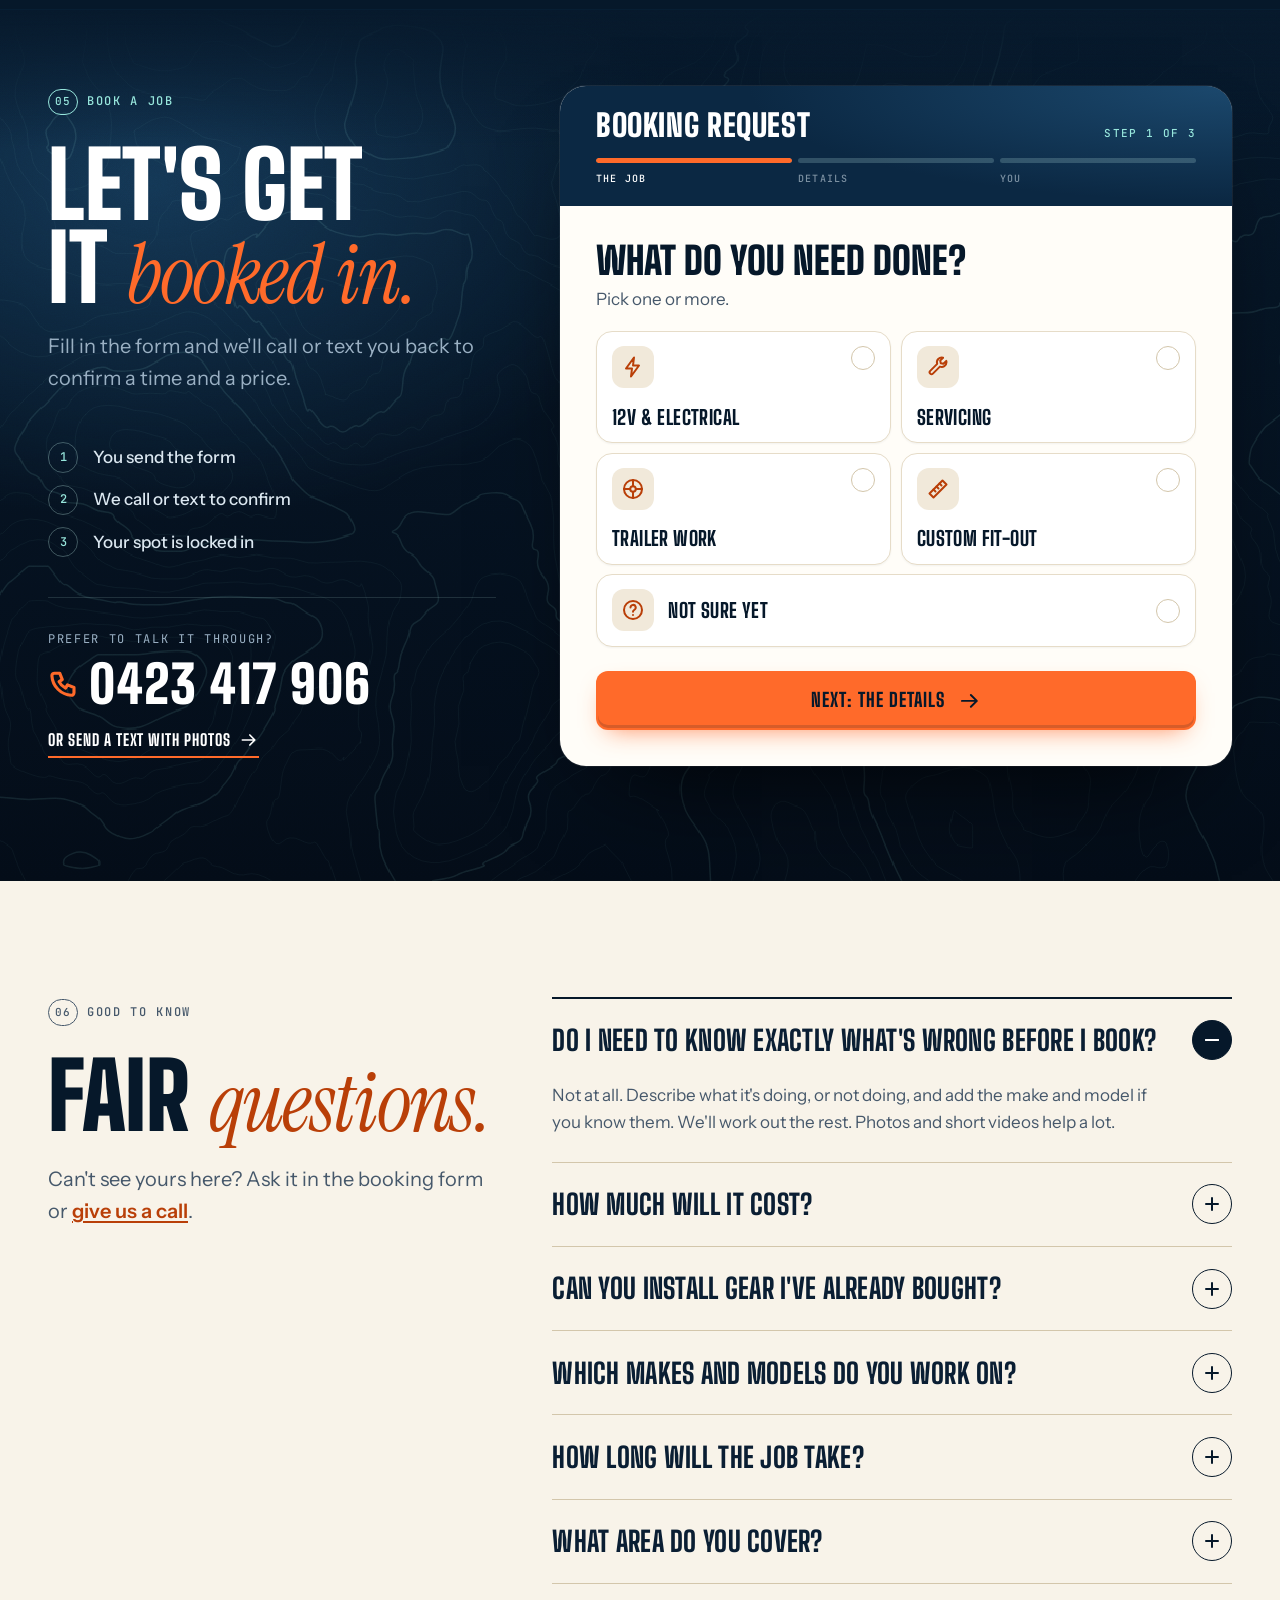
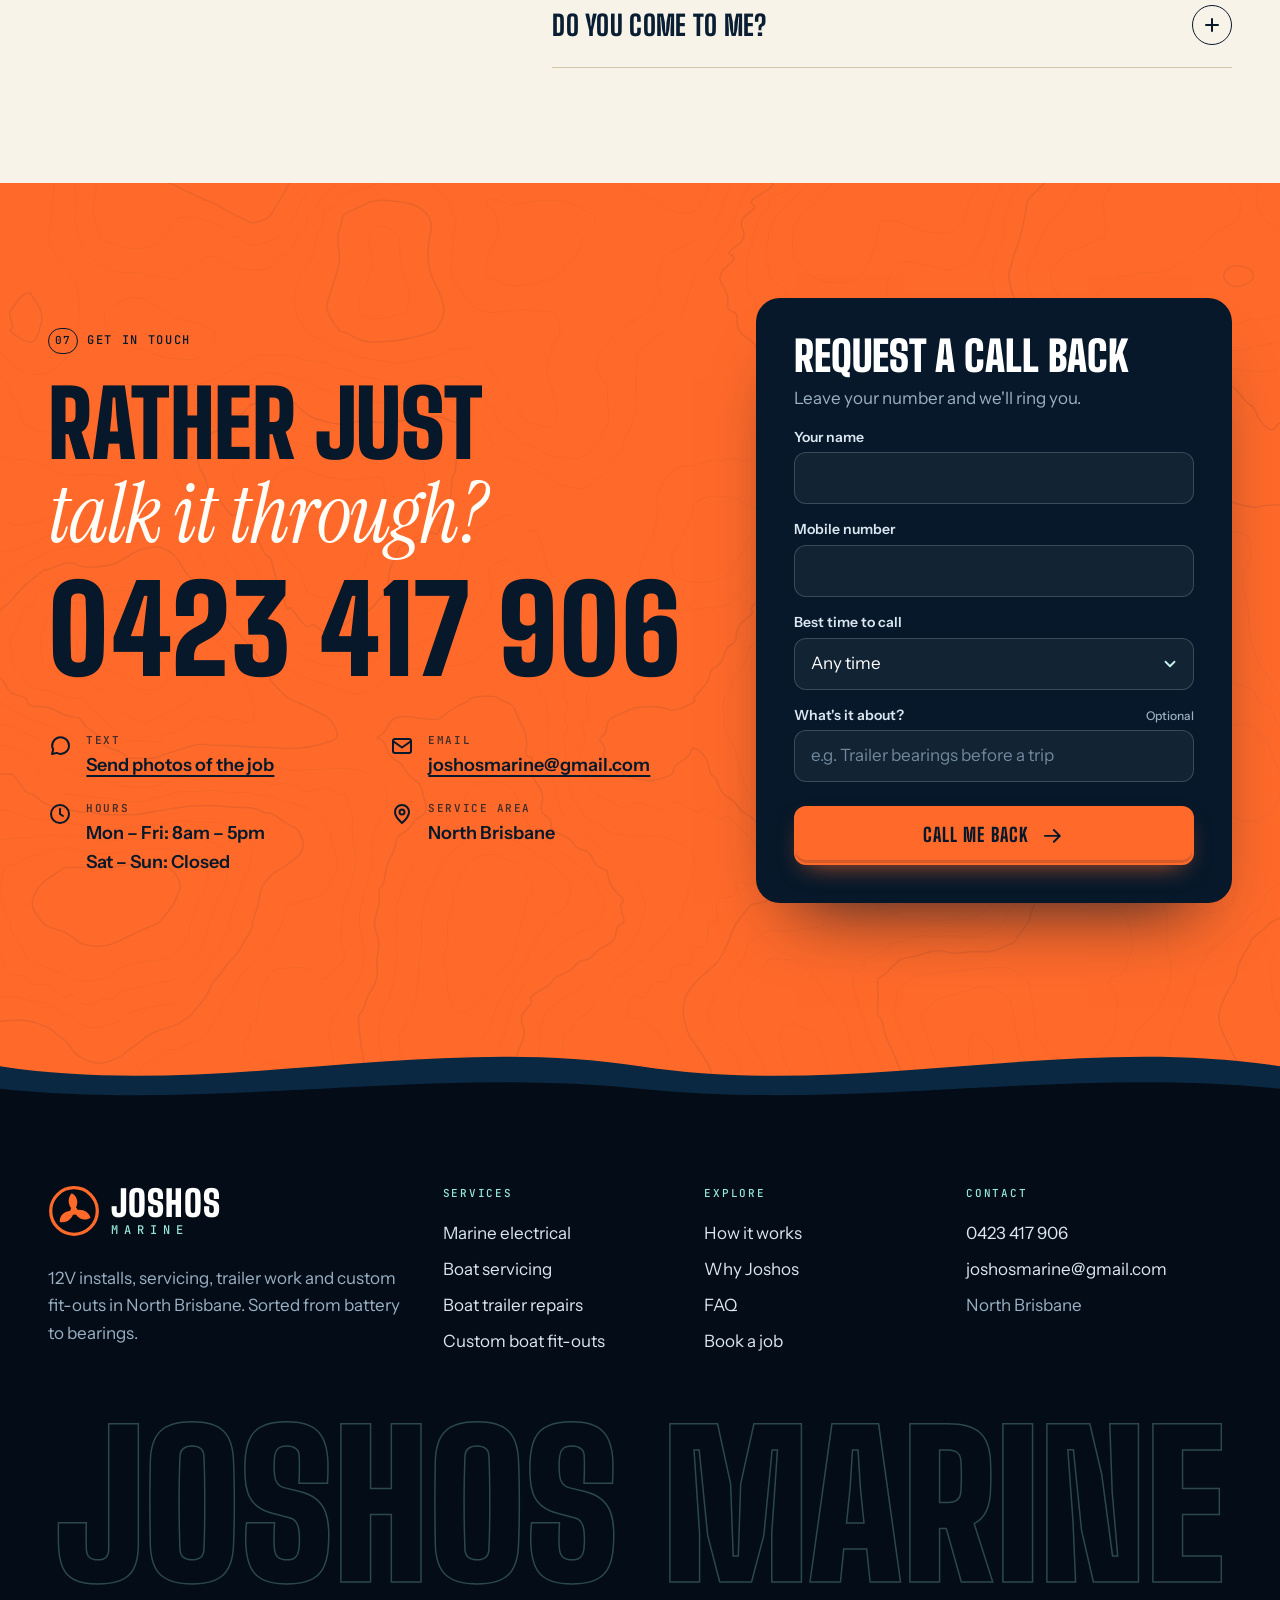
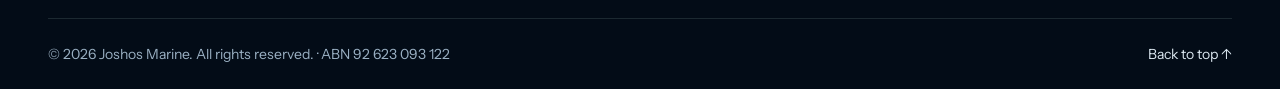
==== commit bb446d39: "Add North Brisbane, a page for each service, and files for AI search Service area - North Brisbane i" ====
--- a/index.html
+++ b/index.html
@@ -3,9 +3,11 @@
 <head>
   <meta charset="utf-8">
   <meta name="viewport" content="width=device-width, initial-scale=1, viewport-fit=cover">
-  <title>Joshos Marine | Marine electrical, boat servicing &amp; trailer repairs</title>
-  <meta name="description" content="Joshos Marine: 12V marine electrical, boat and outboard servicing, boat trailer repairs and custom fit-outs. Call 0423 417 906 or book a job online.">
+  <title>Joshos Marine | North Brisbane boat electrical, servicing &amp; trailers</title>
+  <meta name="description" content="Joshos Marine, North Brisbane: 12V marine electrical, boat and outboard servicing, boat trailer repairs and custom fit-outs. Call 0423 417 906 or book online.">
   <meta name="robots" content="index, follow, max-image-preview:large">
+  <meta name="geo.region" content="AU-QLD">
+  <meta name="geo.placename" content="North Brisbane">
   <meta name="theme-color" content="#06182a">
   <meta name="format-detection" content="telephone=no">
   <script>
@@ -23,8 +25,8 @@
 
   <meta property="og:type" content="website">
   <meta property="og:site_name" content="Joshos Marine">
-  <meta property="og:title" content="Joshos Marine — sorted from battery to bearings">
-  <meta property="og:description" content="12V marine electrical, boat and outboard servicing, boat trailer repairs and custom fit-outs. Call or book online.">
+  <meta property="og:title" content="Joshos Marine, North Brisbane — sorted from battery to bearings">
+  <meta property="og:description" content="12V marine electrical, boat and outboard servicing, boat trailer repairs and custom fit-outs in North Brisbane. Call or book online.">
   <meta property="og:url" content="https://joshosmarine.com.au/">
   <meta property="og:image" content="https://joshosmarine.com.au/assets/img/og-image.jpg">
   <meta property="og:image:width" content="1200">
@@ -54,7 +56,7 @@
         "@type": "LocalBusiness",
         "@id": "https://joshosmarine.com.au/#business",
         "name": "Joshos Marine",
-        "description": "12V marine electrical, boat and outboard servicing, boat trailer repairs and custom fit-outs.",
+        "description": "12V marine electrical, boat and outboard servicing, boat trailer repairs and custom fit-outs in North Brisbane.",
         "url": "https://joshosmarine.com.au/",
         "image": "https://joshosmarine.com.au/assets/img/og-image.jpg",
         "logo": "https://joshosmarine.com.au/assets/img/icon-512.png",
@@ -64,8 +66,10 @@
         "openingHours": [
           "Mo-Fr 08:00-17:00"
         ],
+        "areaServed": "North Brisbane",
         "address": {
           "@type": "PostalAddress",
+          "addressRegion": "QLD",
           "addressCountry": "AU"
         },
         "makesOffer": [
@@ -356,7 +360,7 @@
             <span class="eyebrow__led"></span>
             <span>
               <span class="hero__what-line">Marine electrical · Boat servicing</span>
-              <span class="hero__what-line">Trailer repairs · Custom fit-outs</span>
+              <span class="hero__what-line">Trailers · Fit-outs · North Brisbane</span>
             </span>
           </h1>
 
@@ -367,7 +371,7 @@
           </p>
 
           <p class="hero__lede" data-reveal style="--d:.3s">
-            Joshos Marine looks after everything that keeps you on the water: clean 12V installs,
+            Joshos Marine looks after boats and trailers across North Brisbane: clean 12V installs,
             proper servicing, trailer repairs and custom fit-outs built around how you actually use your boat.
           </p>
 
@@ -466,7 +470,7 @@
             </div>
             <div class="svc__body">
               <p class="svc__num">01</p>
-              <h3 class="svc__title">12V &amp; marine electrical</h3>
+              <h3 class="svc__title"><a href="marine-electrical/">12V &amp; marine electrical</a></h3>
               <p class="svc__lede">Wiring that's fused, labelled and easy to trace. Not a bird's nest behind the dash.</p>
               <ul class="ticks">
                 <li>Dual-battery &amp; lithium setups</li>
@@ -478,7 +482,10 @@
                 <li>Bilge pumps &amp; float switches</li>
                 <li>Rewires &amp; fault-finding</li>
               </ul>
-              <a class="link-arrow" href="#booking" data-book="12V &amp; electrical">Book an install <svg class="icon" aria-hidden="true"><use href="#i-arrow"/></svg></a>
+              <div class="svc__links">
+                <a class="link-arrow" href="#booking" data-book="12V &amp; electrical">Book an install <svg class="icon" aria-hidden="true"><use href="#i-arrow"/></svg></a>
+                <a class="svc__more" href="marine-electrical/">More on marine electrical</a>
+              </div>
             </div>
           </article>
 
@@ -489,7 +496,7 @@
             </div>
             <div class="svc__body">
               <p class="svc__num">02</p>
-              <h3 class="svc__title">Boat &amp; outboard servicing</h3>
+              <h3 class="svc__title"><a href="boat-servicing/">Boat &amp; outboard servicing</a></h3>
               <p class="svc__lede">Routine servicing, plus the jobs that get put off until something goes bang at the ramp.</p>
               <ul class="ticks">
                 <li>Outboard servicing</li>
@@ -501,7 +508,10 @@
                 <li>Pre-purchase inspections</li>
                 <li>Lay-up &amp; storage prep</li>
               </ul>
-              <a class="link-arrow" href="#booking" data-book="Servicing">Book a service <svg class="icon" aria-hidden="true"><use href="#i-arrow"/></svg></a>
+              <div class="svc__links">
+                <a class="link-arrow" href="#booking" data-book="Servicing">Book a service <svg class="icon" aria-hidden="true"><use href="#i-arrow"/></svg></a>
+                <a class="svc__more" href="boat-servicing/">More on boat servicing</a>
+              </div>
             </div>
           </article>
 
@@ -512,7 +522,7 @@
             </div>
             <div class="svc__body">
               <p class="svc__num">03</p>
-              <h3 class="svc__title">Boat trailer repairs</h3>
+              <h3 class="svc__title"><a href="boat-trailer-repairs/">Boat trailer repairs</a></h3>
               <p class="svc__lede">It gets dunked in salt water every trip, then forgotten about. We don't forget about it.</p>
               <ul class="ticks">
                 <li>Wheel bearings &amp; seals</li>
@@ -524,7 +534,10 @@
                 <li>Couplings &amp; jockey wheels</li>
                 <li>Springs, axles &amp; hubs</li>
               </ul>
-              <a class="link-arrow" href="#booking" data-book="Trailer work">Book trailer work <svg class="icon" aria-hidden="true"><use href="#i-arrow"/></svg></a>
+              <div class="svc__links">
+                <a class="link-arrow" href="#booking" data-book="Trailer work">Book trailer work <svg class="icon" aria-hidden="true"><use href="#i-arrow"/></svg></a>
+                <a class="svc__more" href="boat-trailer-repairs/">More on trailer repairs</a>
+              </div>
             </div>
           </article>
 
@@ -535,7 +548,7 @@
             </div>
             <div class="svc__body">
               <p class="svc__num">04</p>
-              <h3 class="svc__title">Custom boat <span class="nb">fit-outs</span></h3>
+              <h3 class="svc__title"><a href="custom-boat-fit-outs/">Custom boat <span class="nb">fit-outs</span></a></h3>
               <p class="svc__lede">Lay the boat out the way you fish, dive or cruise it, with gear mounted where it actually makes sense.</p>
               <ul class="ticks">
                 <li>Rod holders &amp; rod storage</li>
@@ -547,7 +560,10 @@
                 <li>Dash &amp; console layouts</li>
                 <li>Battery boxes &amp; hidden cabling</li>
               </ul>
-              <a class="link-arrow" href="#booking" data-book="Custom fit-out">Plan a fit-out <svg class="icon" aria-hidden="true"><use href="#i-arrow"/></svg></a>
+              <div class="svc__links">
+                <a class="link-arrow" href="#booking" data-book="Custom fit-out">Plan a fit-out <svg class="icon" aria-hidden="true"><use href="#i-arrow"/></svg></a>
+                <a class="svc__more" href="custom-boat-fit-outs/">More on custom fit-outs</a>
+              </div>
             </div>
           </article>
         </div>
@@ -781,7 +797,7 @@
           <p class="eyebrow" data-reveal><span class="eyebrow__num">04</span>Why Joshos</p>
           <h2 class="display" data-reveal>Small outfit. <em>Big on doing it properly.</em></h2>
           <p class="about__lede" data-reveal>
-            Joshos Marine is a local, hands-on marine business. The person you talk to about the job is
+            Joshos Marine is a local, hands-on marine business in North Brisbane. The person you talk to about the job is
             the person doing it, and the one who picks up the phone if you have a question afterwards.
           </p>
           <p data-reveal>
@@ -1046,6 +1062,10 @@
             <div class="faq__a" itemscope itemprop="acceptedAnswer" itemtype="https://schema.org/Answer"><p itemprop="text">Smaller installs and most trailer jobs are quick. Full rewires and custom fit-outs take longer. You'll get a realistic timeframe with your quote, and we'll keep you posted if anything changes.</p></div>
           </details>
           <details class="faq__item" name="faq" itemscope itemprop="mainEntity" itemtype="https://schema.org/Question">
+            <summary><span itemprop="name">What area do you cover?</span><i aria-hidden="true"></i></summary>
+            <div class="faq__a" itemscope itemprop="acceptedAnswer" itemtype="https://schema.org/Answer"><p itemprop="text">North Brisbane. If you're a bit further out, get in touch and we'll tell you whether we can help.</p></div>
+          </details>
+          <details class="faq__item" name="faq" itemscope itemprop="mainEntity" itemtype="https://schema.org/Question">
             <summary><span itemprop="name">Do you come to me?</span><i aria-hidden="true"></i></summary>
             <div class="faq__a" itemscope itemprop="acceptedAnswer" itemtype="https://schema.org/Answer"><p itemprop="text">Depending on the job and where you are, often we can. Tick "come to me" in the booking form and we'll let you know what's possible.</p></div>
           </details>
@@ -1077,11 +1097,12 @@
             </li>
             <li data-hours-row>
               <svg class="icon" aria-hidden="true"><use href="#i-clock"/></svg>
-              <div><span class="contact__k">Hours</span><span data-hours>By appointment</span></div>
+              <div><span class="contact__k">Hours</span><span data-hours>Mon – Fri: 8am – 5pm
+Sat – Sun: Closed</span></div>
             </li>
-            <li data-area-row hidden>
+            <li data-area-row>
               <svg class="icon" aria-hidden="true"><use href="#i-pin"/></svg>
-              <div><span class="contact__k">Service area</span><span data-area></span></div>
+              <div><span class="contact__k">Service area</span><span data-area>North Brisbane</span></div>
             </li>
           </ul>
         </div>
@@ -1160,7 +1181,7 @@
               <span class="brand__sub">Marine</span>
             </span>
           </a>
-          <p>12V installs, servicing, trailer work and custom fit-outs. Sorted from battery to bearings.</p>
+          <p>12V installs, servicing, trailer work and custom fit-outs in North Brisbane. Sorted from battery to bearings.</p>
           <div class="socials" data-socials hidden>
             <a href="#" data-social="facebook" aria-label="Joshos Marine on Facebook" hidden><svg class="icon icon--fill" aria-hidden="true"><use href="#i-facebook"/></svg></a>
             <a href="#" data-social="instagram" aria-label="Joshos Marine on Instagram" hidden><svg class="icon" aria-hidden="true"><use href="#i-instagram"/></svg></a>
@@ -1170,10 +1191,10 @@
         <nav class="site-footer__col" aria-label="Services">
           <h2>Services</h2>
           <ul>
-            <li><a href="#service-electrical">12V &amp; electrical</a></li>
-            <li><a href="#service-servicing">Servicing</a></li>
-            <li><a href="#service-trailer">Trailer work</a></li>
-            <li><a href="#service-fitouts">Custom fit-outs</a></li>
+            <li><a href="marine-electrical/">Marine electrical</a></li>
+            <li><a href="boat-servicing/">Boat servicing</a></li>
+            <li><a href="boat-trailer-repairs/">Boat trailer repairs</a></li>
+            <li><a href="custom-boat-fit-outs/">Custom boat fit-outs</a></li>
           </ul>
         </nav>
 
@@ -1192,7 +1213,7 @@
           <ul>
             <li><a href="tel:+61423417906" data-tel><span data-phone>0423 417 906</span></a></li>
             <li><a href="mailto:joshosmarine@gmail.com" data-mailto><span data-email>joshosmarine@gmail.com</span></a></li>
-            <li data-area-row hidden><span data-area></span></li>
+            <li data-area-row><span data-area>North Brisbane</span></li>
           </ul>
         </div>
       </div>
@@ -1200,7 +1221,7 @@
       <p class="site-footer__word" aria-hidden="true">Joshos Marine</p>
 
       <div class="site-footer__bottom">
-        <p>© <span data-year>2026</span> Joshos Marine. All rights reserved.<span data-abn-wrap hidden> · ABN <span data-abn></span></span></p>
+        <p>© <span data-year>2026</span> Joshos Marine. All rights reserved.<span data-abn-wrap> · ABN <span data-abn>92 623 093 122</span></span></p>
         <a href="#top">Back to top ↑</a>
       </div>
     </div>
--- a/css/styles.css
+++ b/css/styles.css
@@ -4,6 +4,8 @@
    1. Fonts & tokens      5. Hero            9.  Process & about
    2. Base                6. Ticker          10. Booking & forms
    3. Shared pieces       7. Services        11. FAQ, contact, footer
+
+   The four service pages add css/pages.css on top of this file.
    4. Header & menu       8. 12V feature     12. Motion & print
    ========================================================================== */
 
@@ -584,7 +586,7 @@
   fill: var(--rig-stroke, var(--foam-200)); opacity: calc(.5 * var(--rig-text, 1));
 }
 .rg-text--rego { font-size: 12px; font-weight: 700; letter-spacing: .08em; opacity: calc(.65 * var(--rig-text, 1)); }
-.rg-text--hot { fill: var(--signal-500); opacity: var(--rig-text, 1); font-size: 11px; font-weight: 700; letter-spacing: .04em; }
+.rg-text--hot { fill: var(--signal-500); opacity: var(--rig-text-hot, var(--rig-text, 1)); font-size: 11px; font-weight: 700; letter-spacing: .04em; }
 
 /* pins over the drawing */
 .pin {
@@ -786,6 +788,18 @@
 .notsure .btn { justify-self: start; max-width: 100%; }
 .notsure p { margin-top: .5rem; max-width: 40rem; color: var(--text-soft); }
 @media (min-width: 800px) { .notsure { grid-template-columns: 1fr auto; } }
+
+/* links at the foot of a service card: book it, or read the full page */
+.svc__title a { color: inherit; text-decoration: none; transition: color .2s; }
+.svc__title a:hover { color: var(--signal-700); }
+.svc__links { display: flex; flex-wrap: wrap; align-items: center; gap: .9rem 1.75rem; margin-top: auto; }
+.svc .svc__links .link-arrow { margin-top: 0; }
+.svc__more {
+  font-size: .9375rem; font-weight: 600; color: var(--text-soft);
+  text-decoration-thickness: 1.5px; text-underline-offset: 4px;
+  transition: color .2s;
+}
+.svc__more:hover { color: var(--signal-700); }
 
 /* 8. 12V feature ---------------------------------------------------------- */
 
